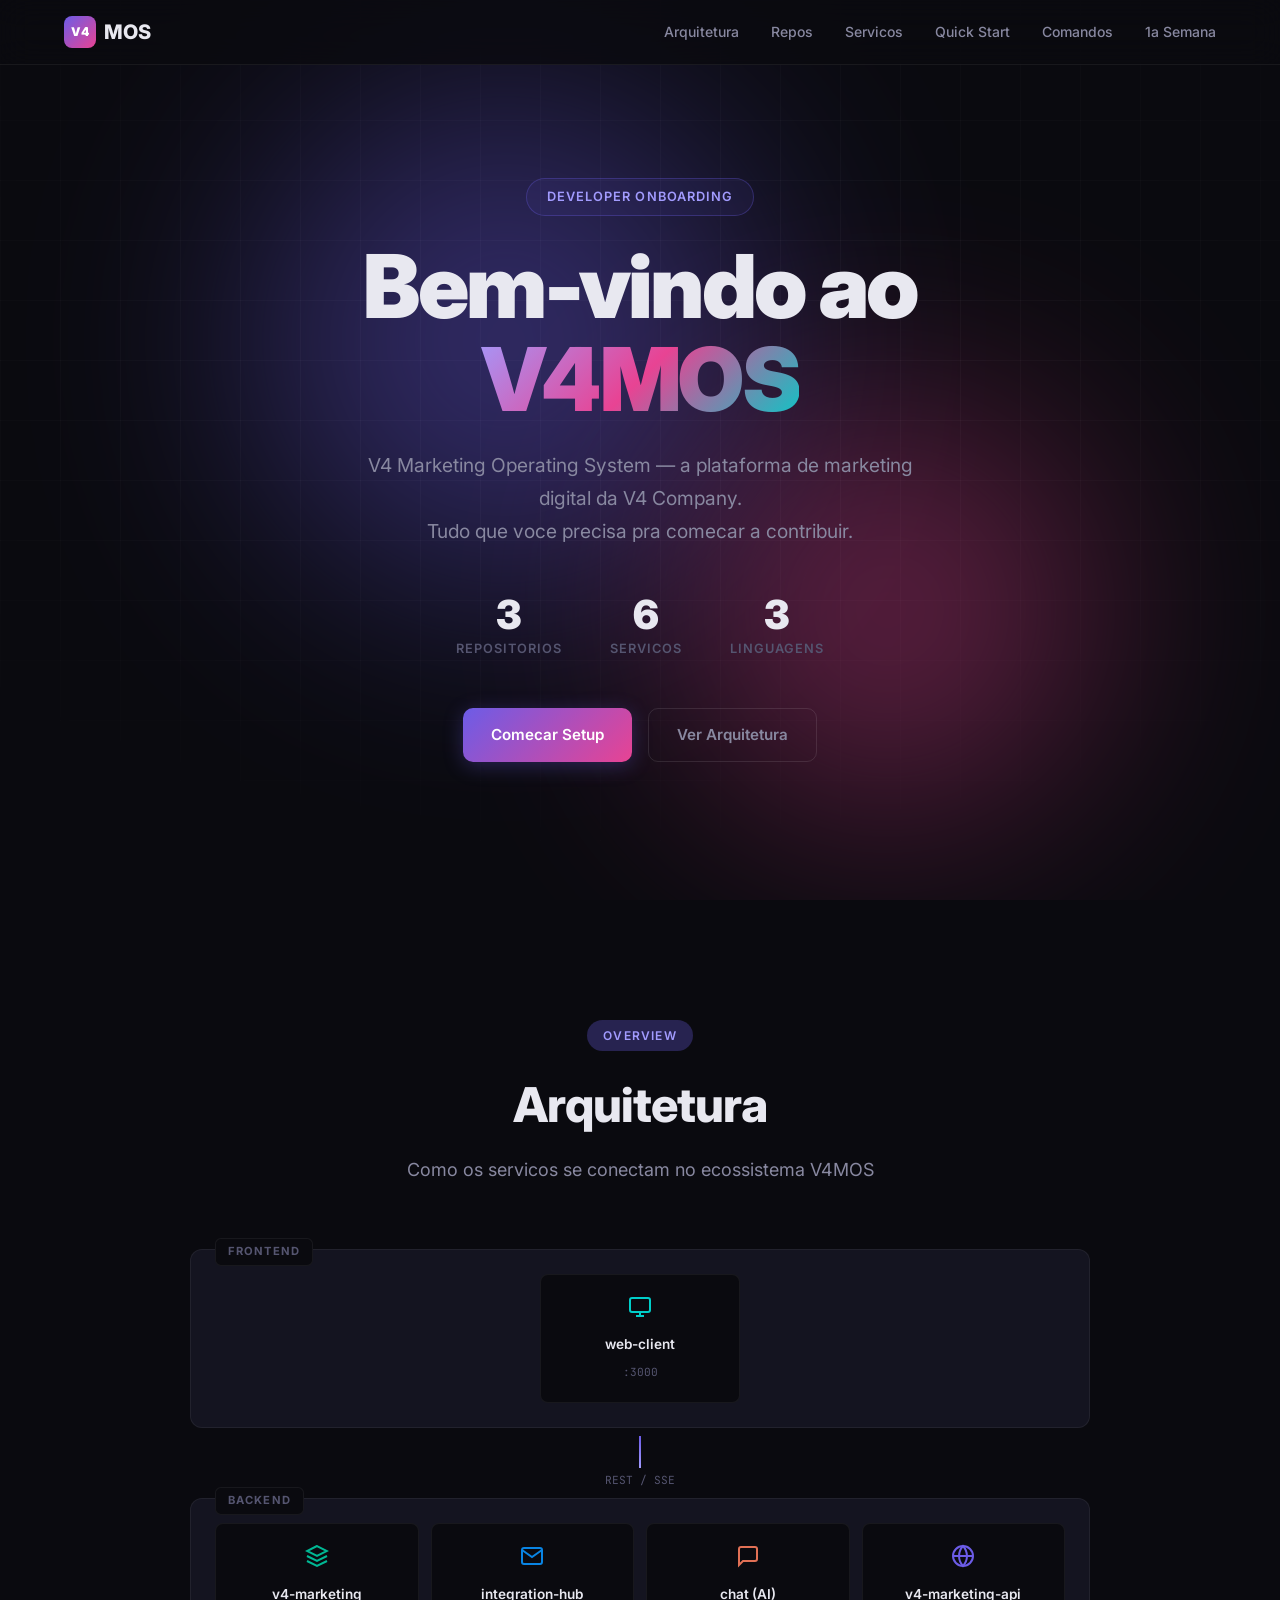
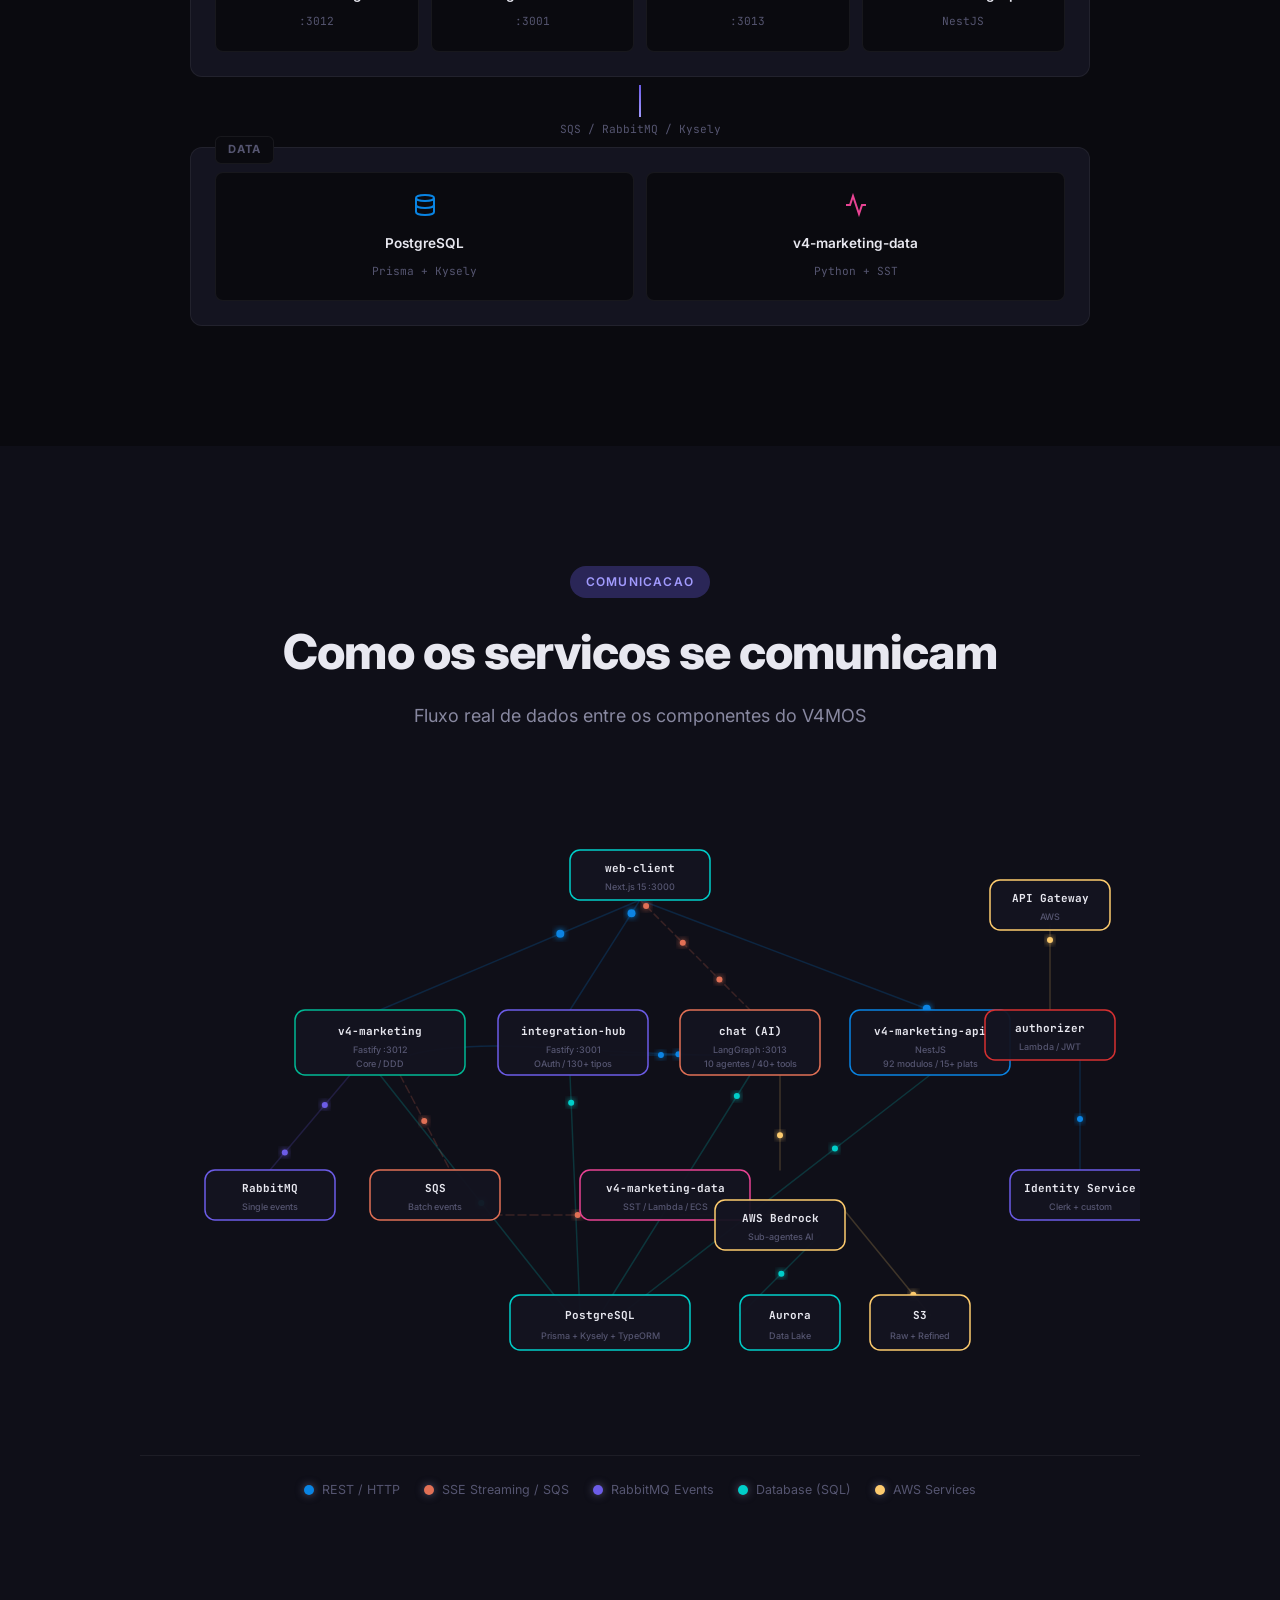
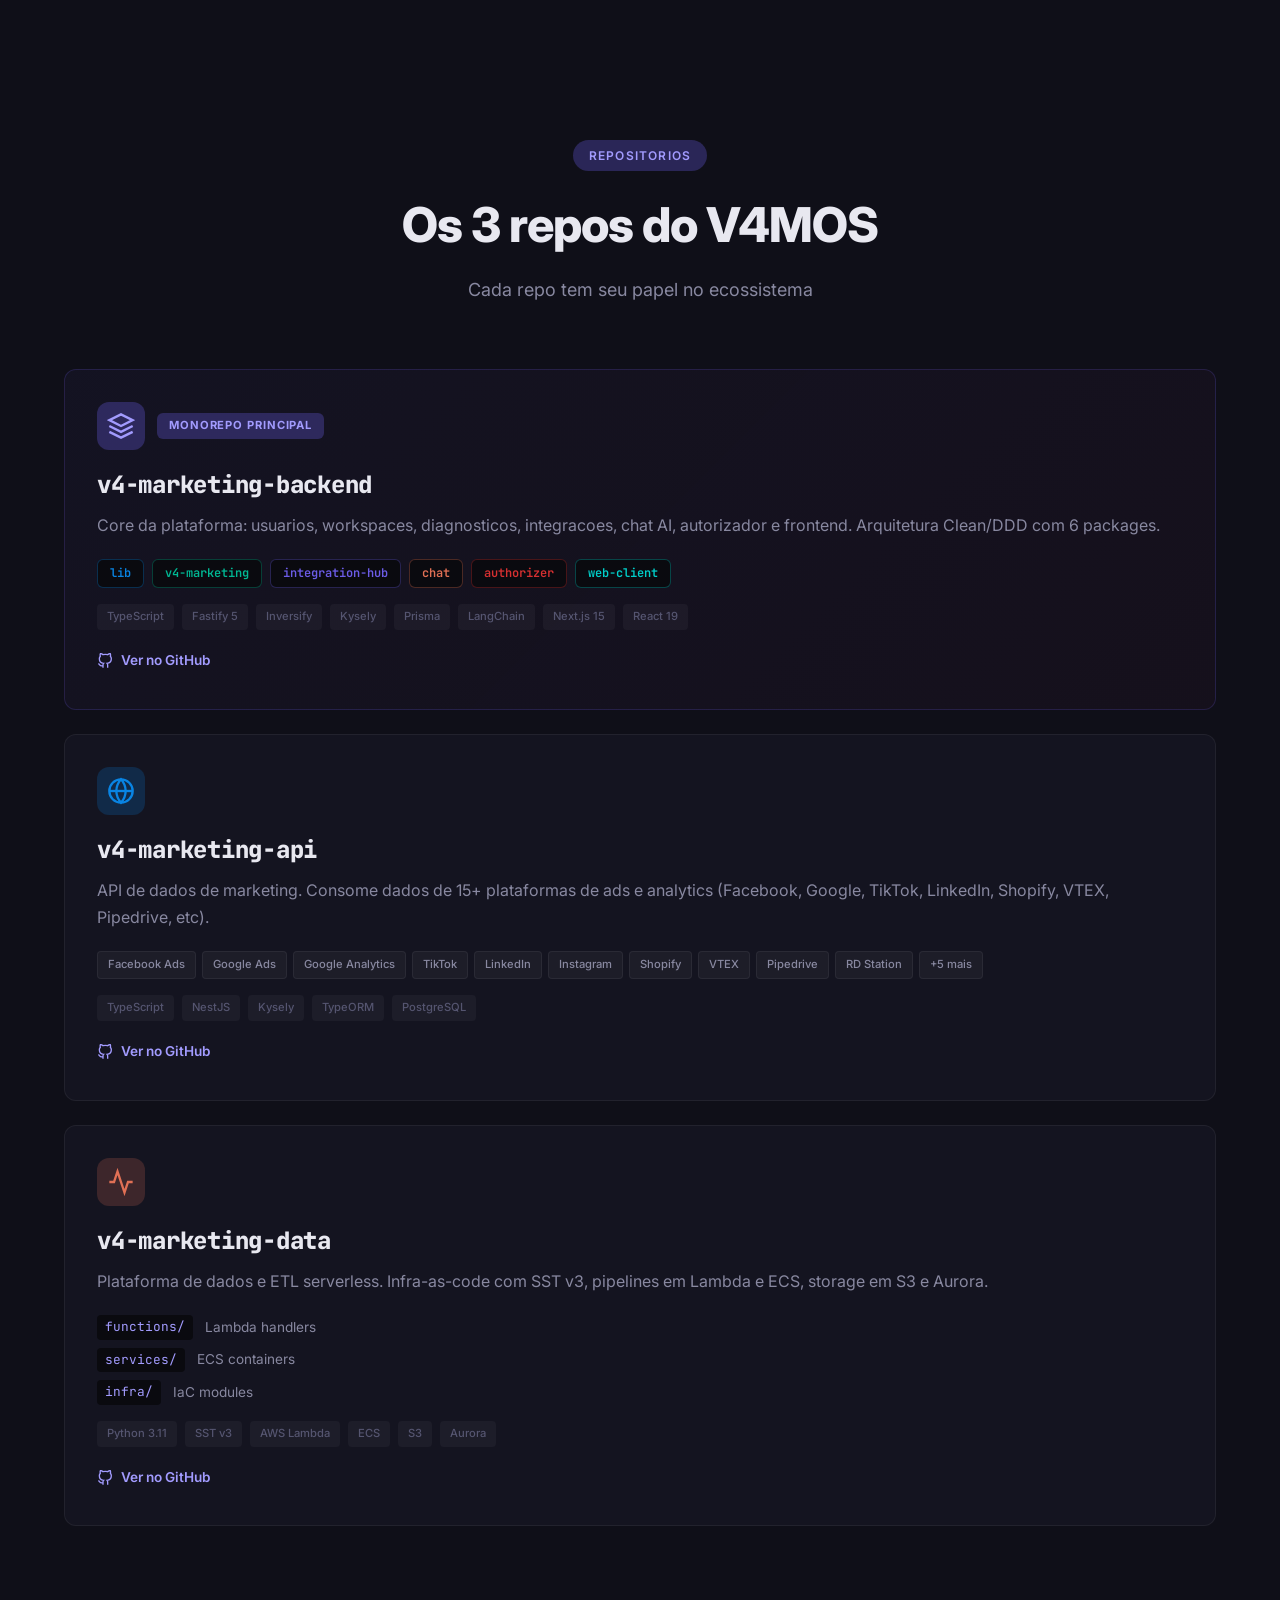
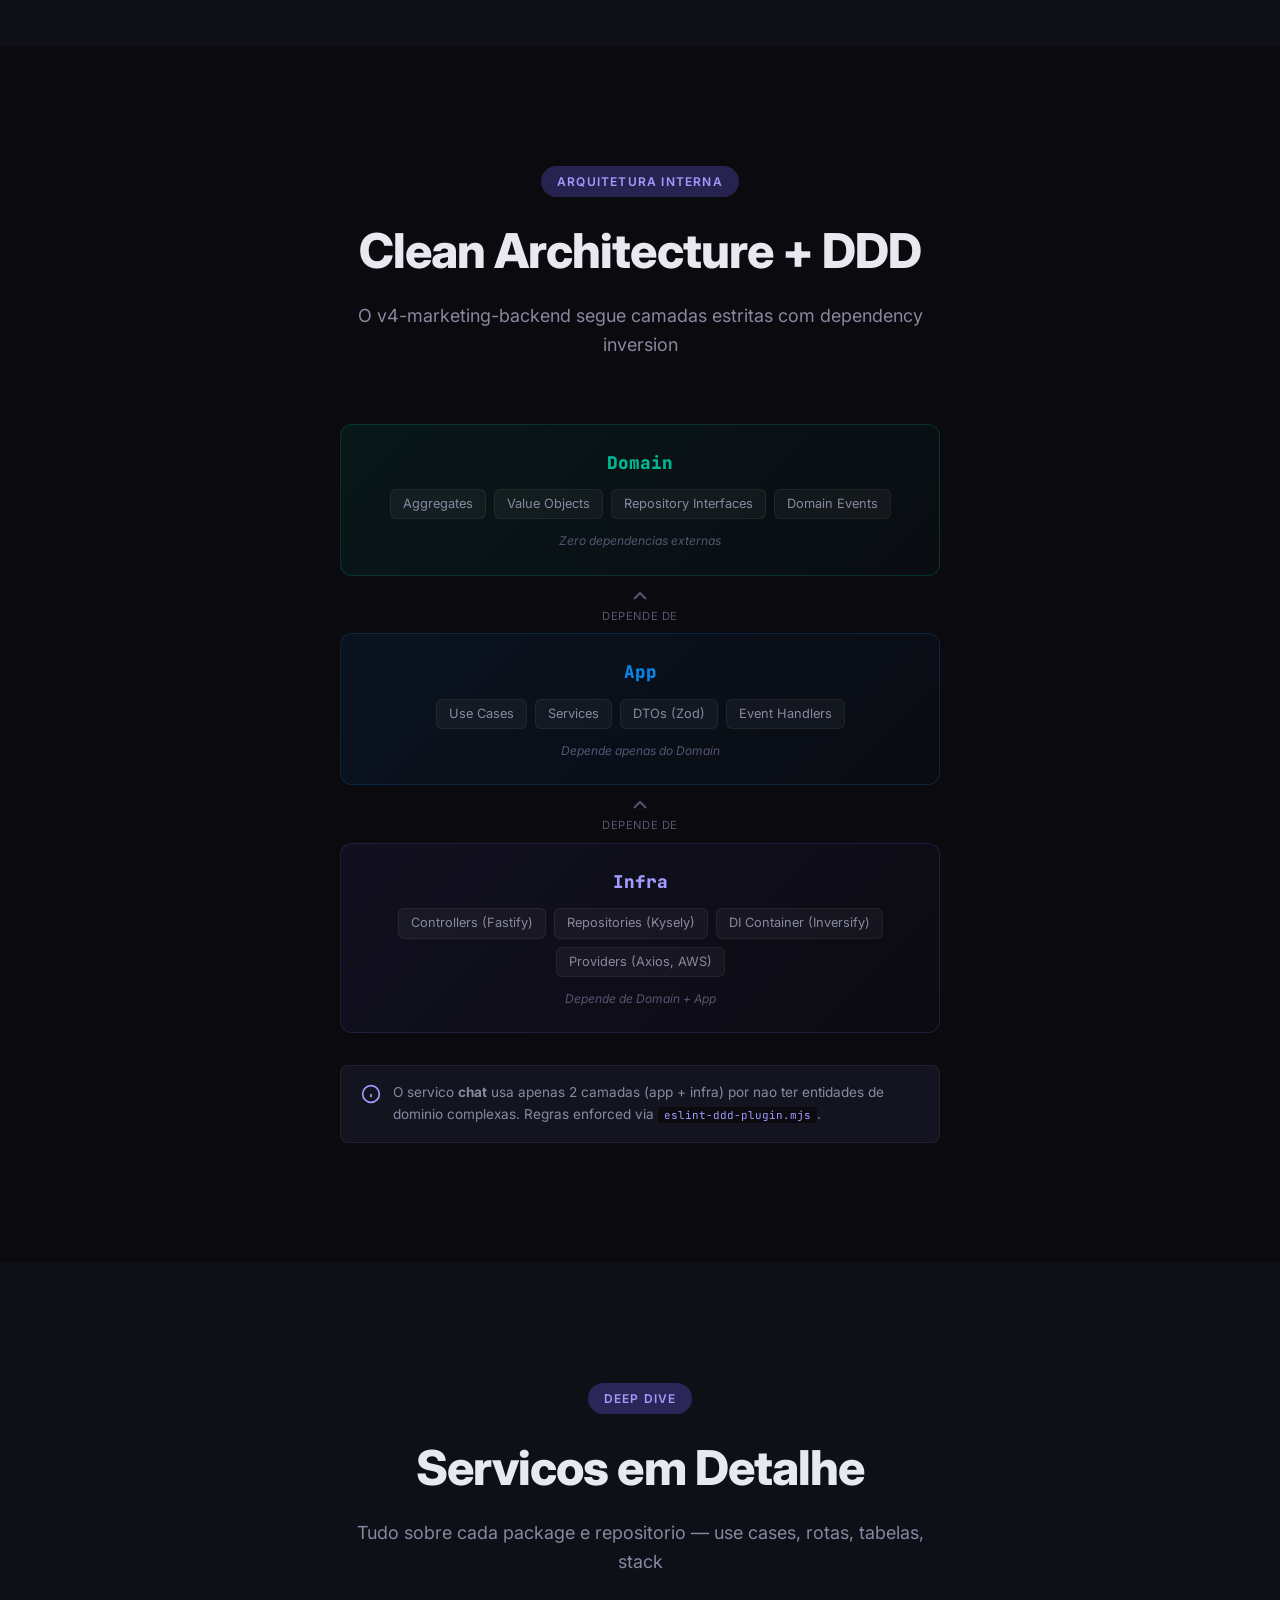
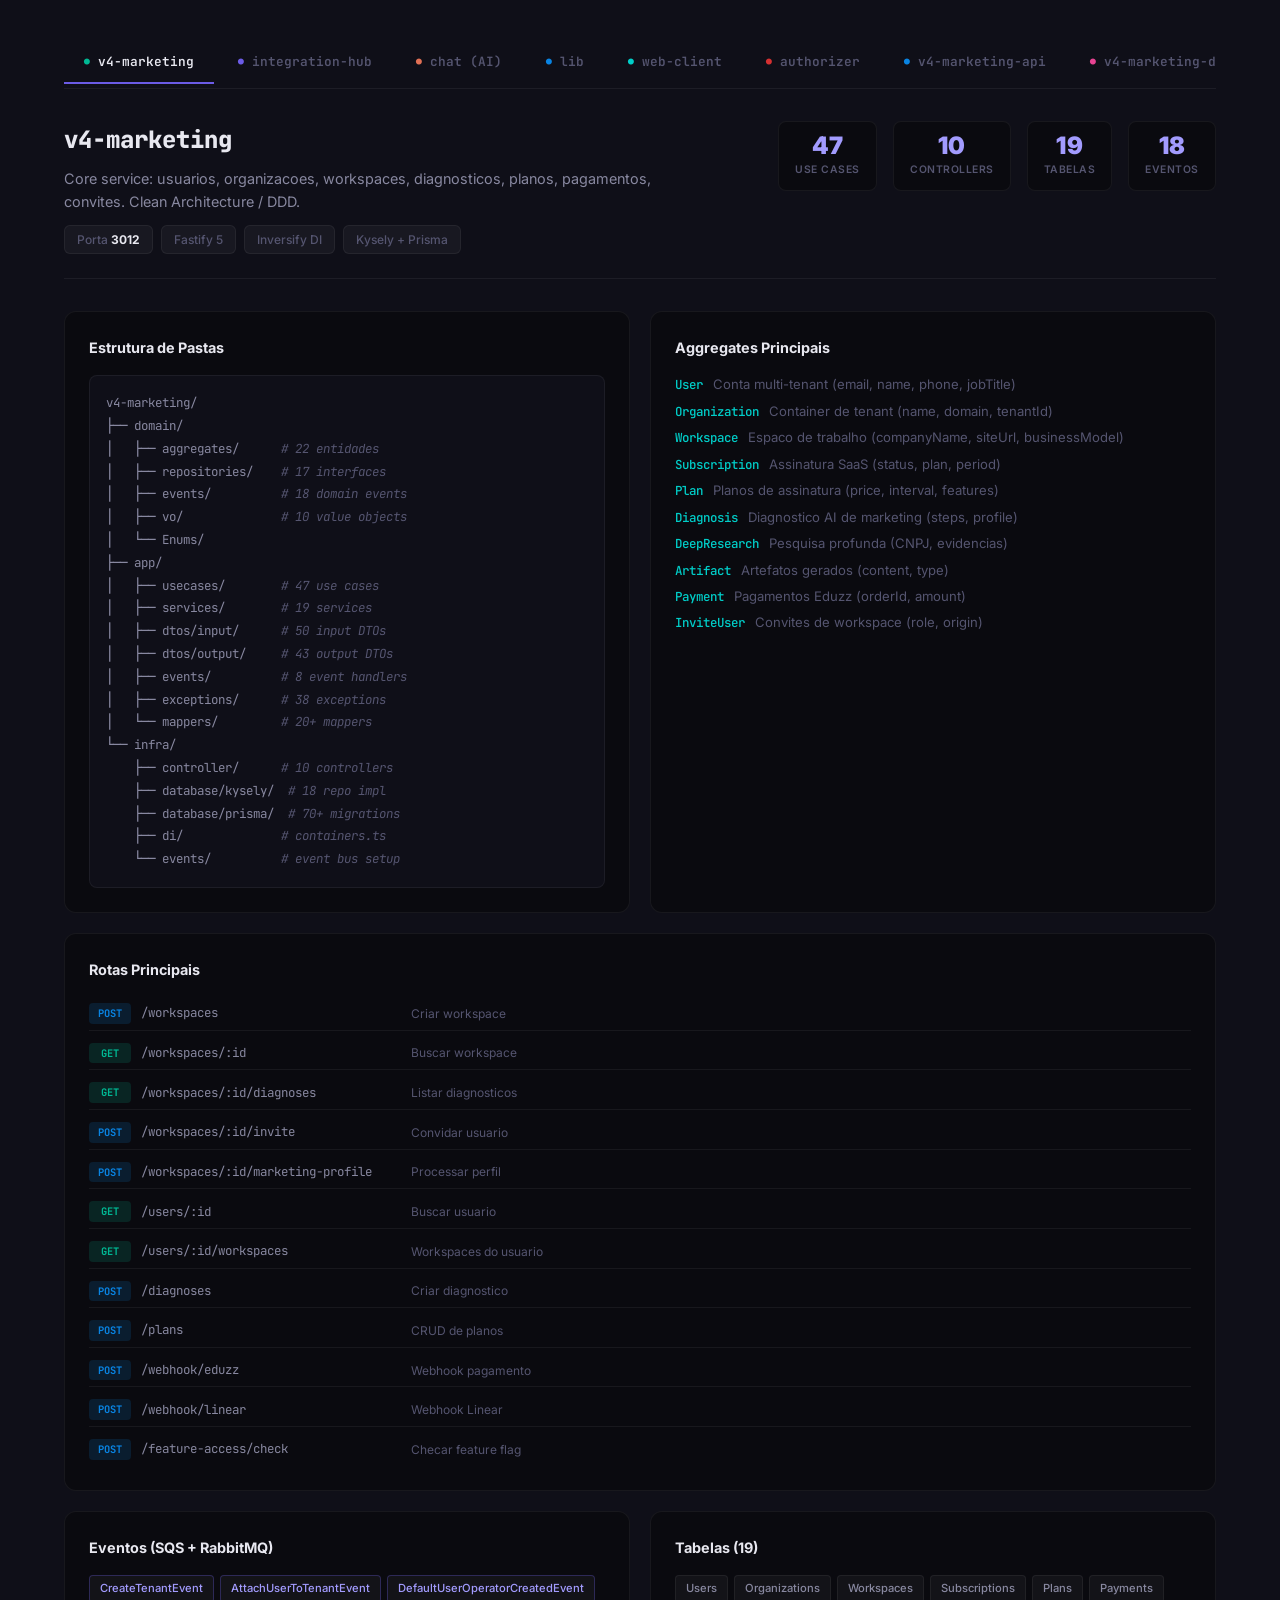
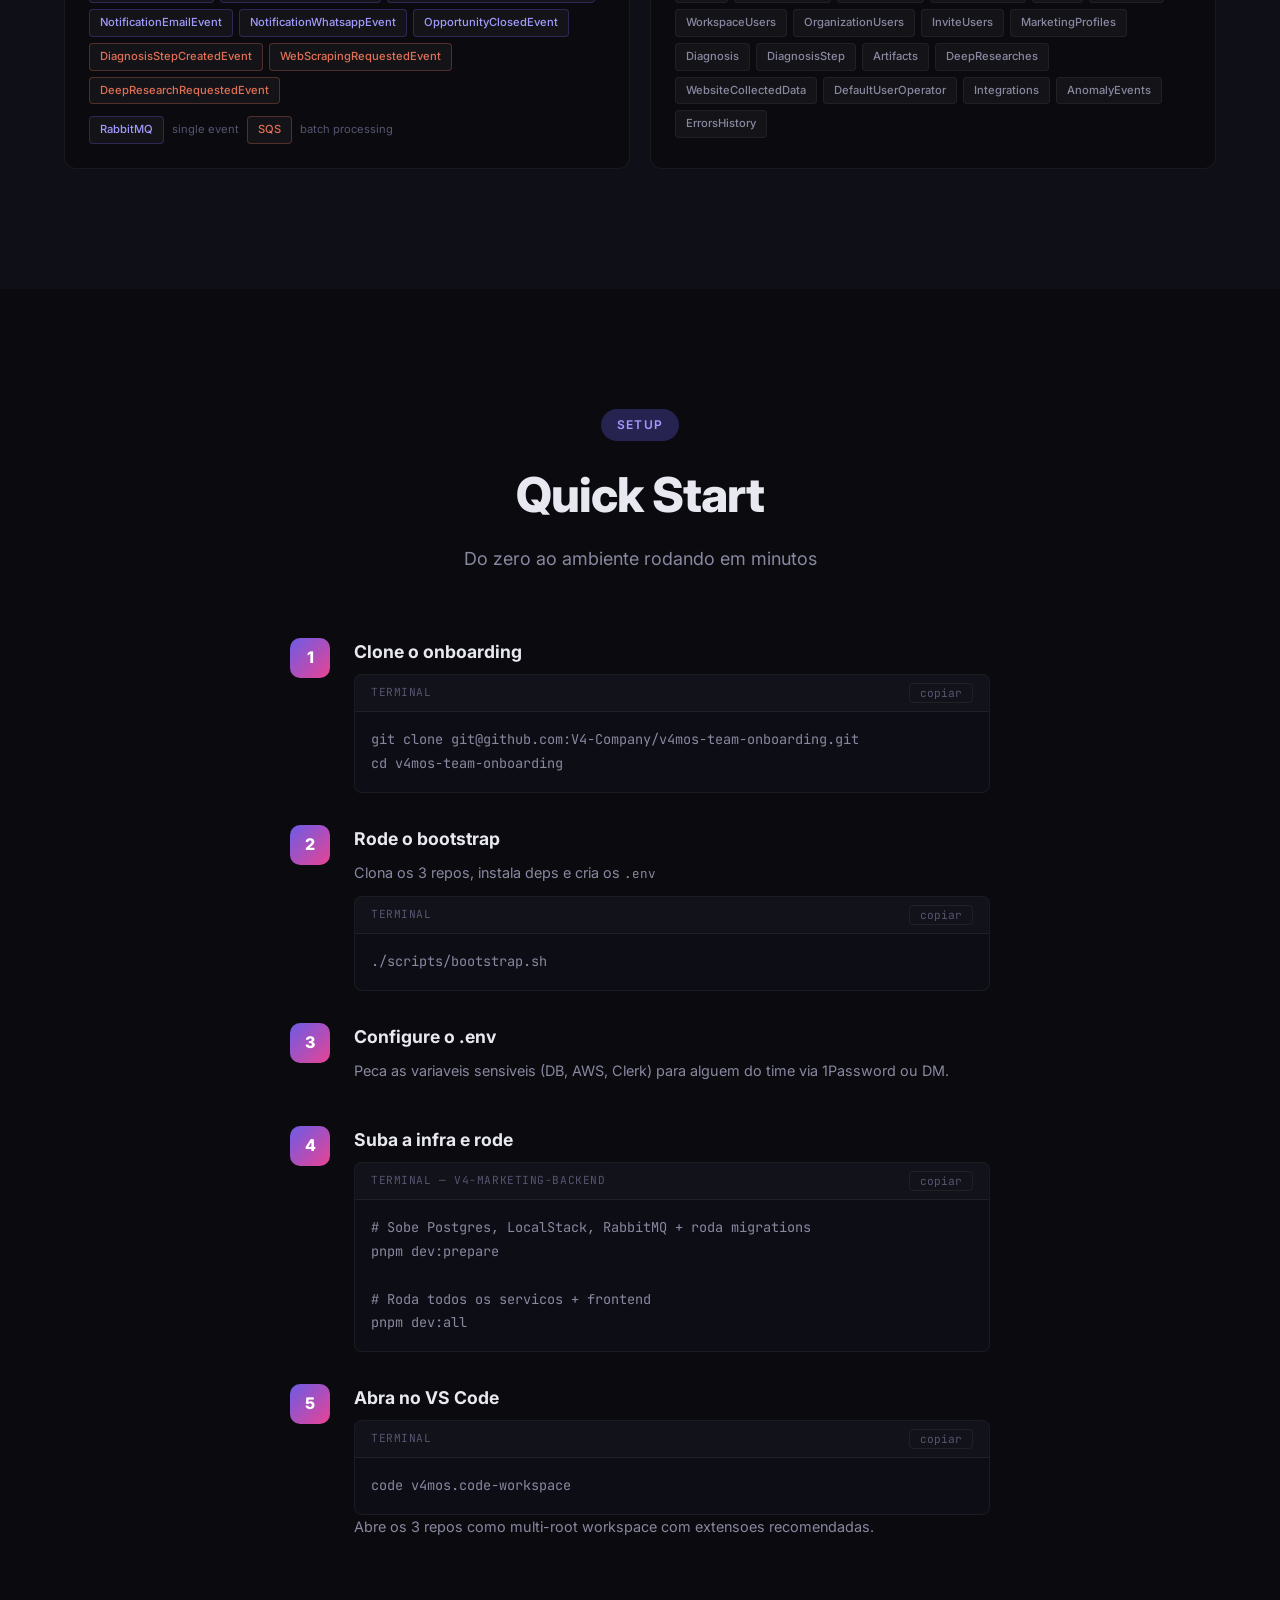
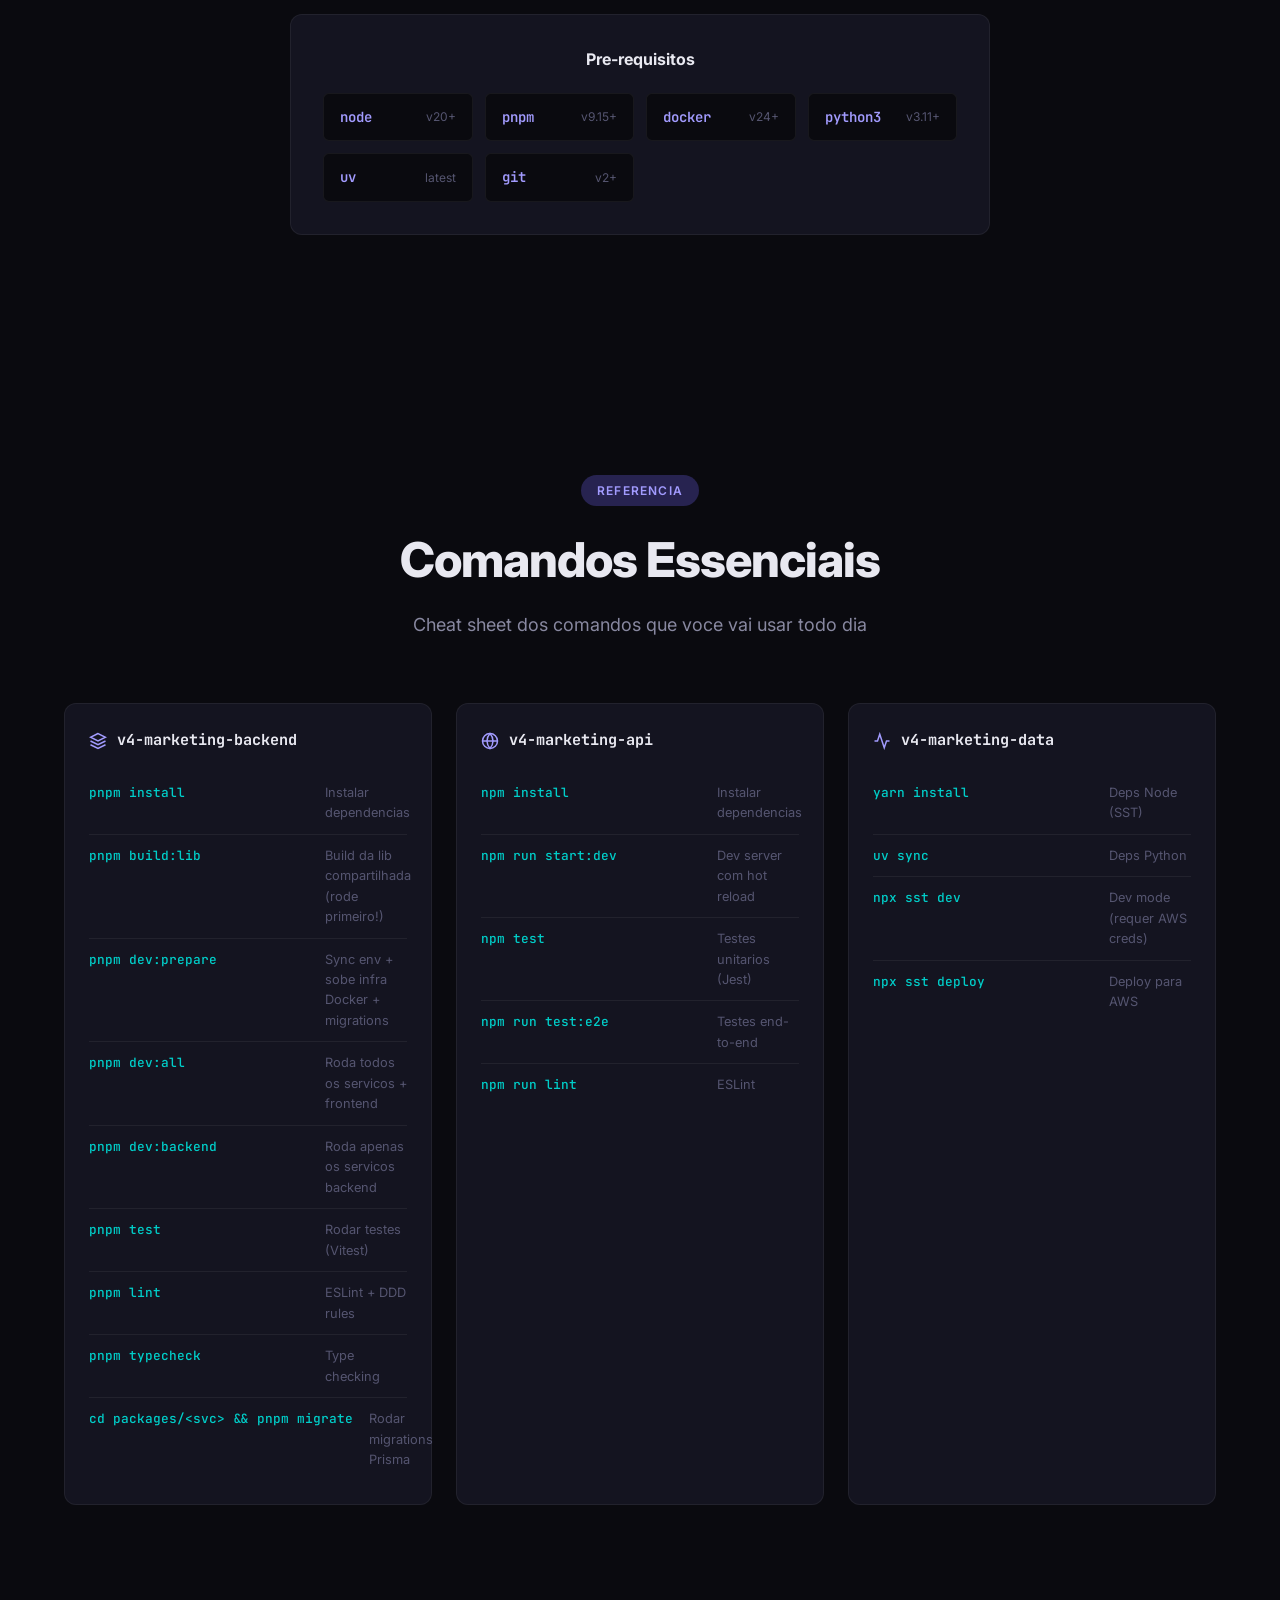
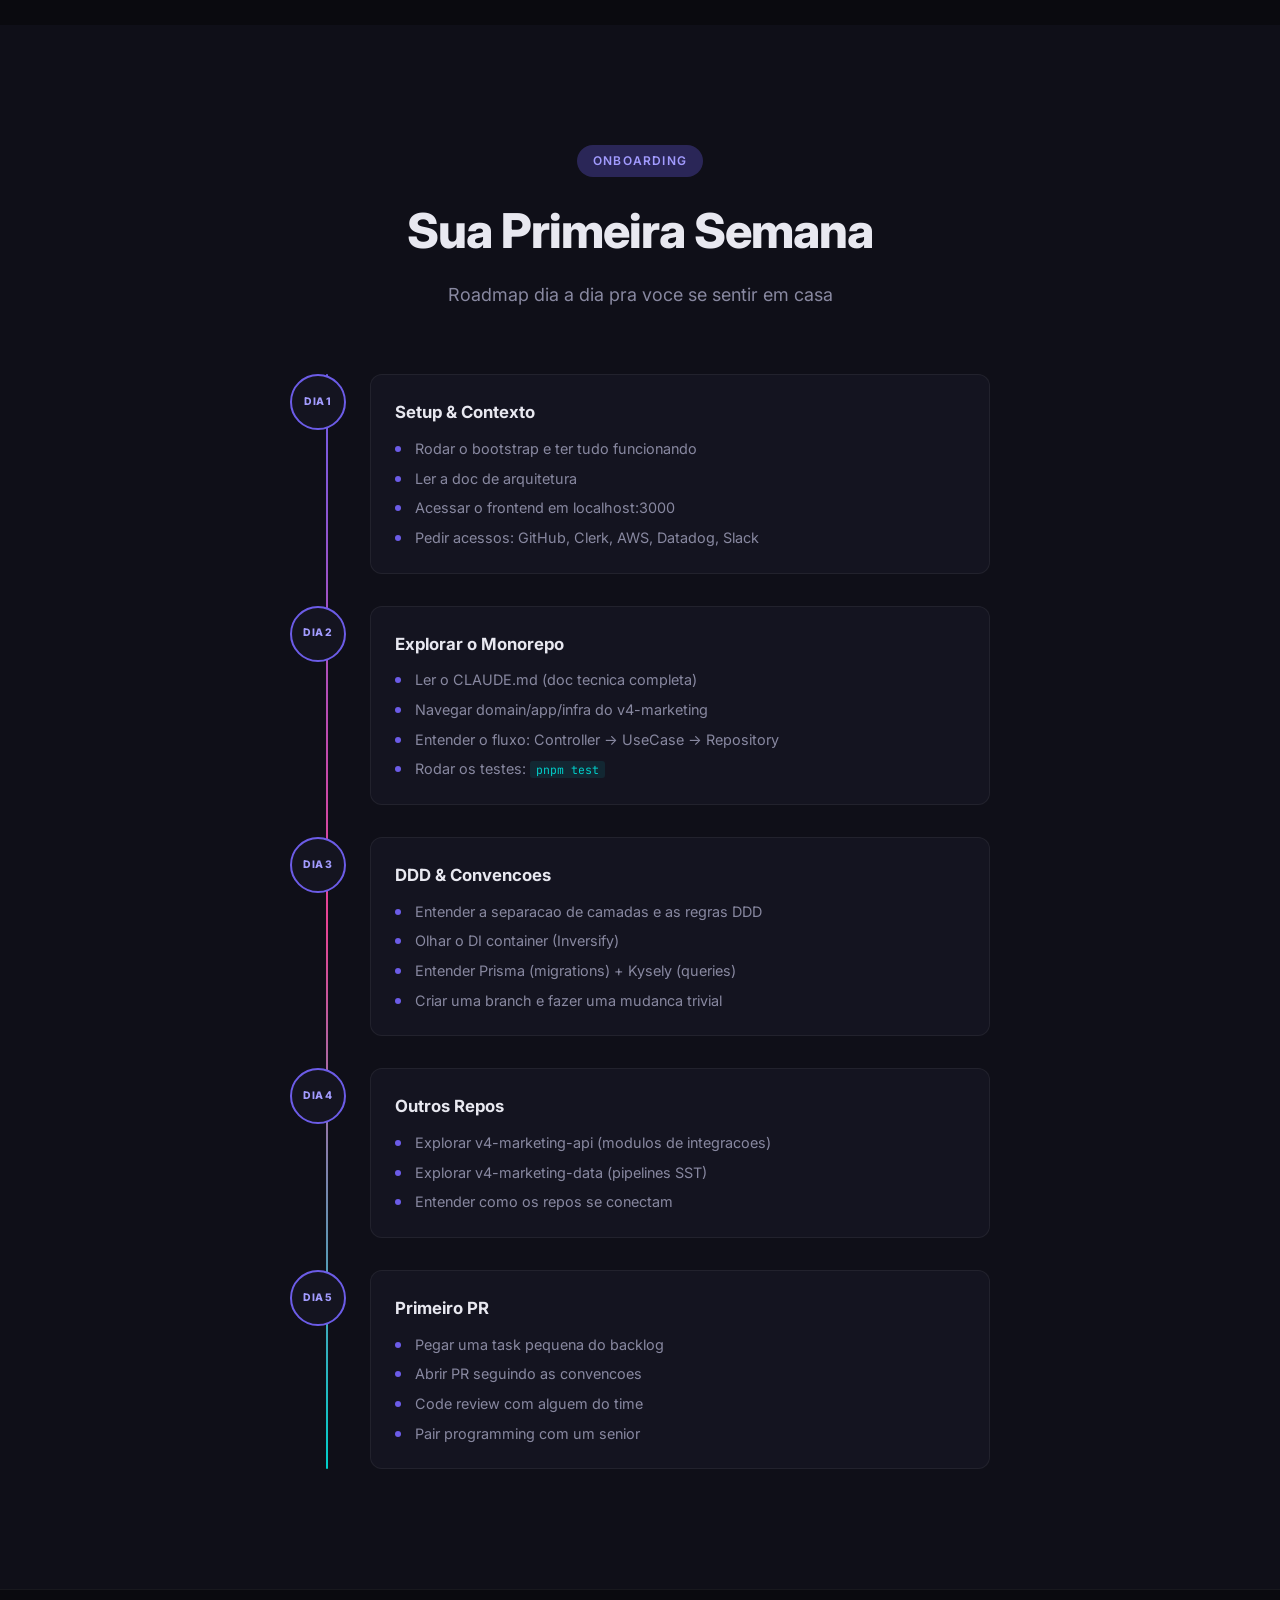
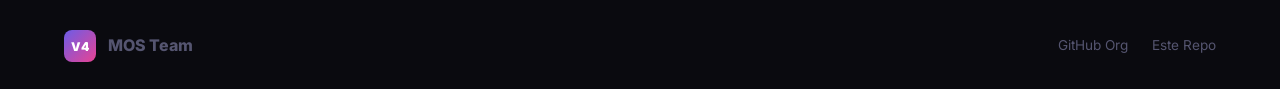
==== site/index.html @ 1e153659 "feat: add animated service communication diagram with particle flow - SVG diagram with all services " ====
<!DOCTYPE html>
<html lang="pt-BR">
<head>
  <meta charset="UTF-8" />
  <meta name="viewport" content="width=device-width, initial-scale=1.0" />
  <title>V4MOS — Developer Onboarding</title>
  <link rel="preconnect" href="https://fonts.googleapis.com" />
  <link rel="preconnect" href="https://fonts.gstatic.com" crossorigin />
  <link href="https://fonts.googleapis.com/css2?family=Inter:wght@400;500;600;700;800;900&family=JetBrains+Mono:wght@400;500;600&display=swap" rel="stylesheet" />
  <link rel="stylesheet" href="style.css" />
</head>
<body>
  <!-- ========== NAV ========== -->
  <nav class="nav">
    <div class="nav__inner">
      <a href="#" class="nav__logo">
        <span class="nav__logo-icon">V4</span>MOS
      </a>
      <div class="nav__links">
        <a href="#architecture">Arquitetura</a>
        <a href="#repos">Repos</a>
        <a href="#services">Servicos</a>
        <a href="#quickstart">Quick Start</a>
        <a href="#commands">Comandos</a>
        <a href="#timeline">1a Semana</a>
      </div>
    </div>
  </nav>

  <!-- ========== HERO ========== -->
  <section class="hero">
    <div class="hero__bg">
      <div class="hero__grid"></div>
      <div class="hero__glow hero__glow--1"></div>
      <div class="hero__glow hero__glow--2"></div>
    </div>
    <div class="hero__content">
      <div class="hero__badge">Developer Onboarding</div>
      <h1 class="hero__title">
        Bem-vindo ao<br />
        <span class="hero__highlight">V4MOS</span>
      </h1>
      <p class="hero__subtitle">
        V4 Marketing Operating System — a plataforma de marketing digital da V4 Company.
        <br />Tudo que voce precisa pra comecar a contribuir.
      </p>
      <div class="hero__stats">
        <div class="stat">
          <span class="stat__number">3</span>
          <span class="stat__label">Repositorios</span>
        </div>
        <div class="stat">
          <span class="stat__number">6</span>
          <span class="stat__label">Servicos</span>
        </div>
        <div class="stat">
          <span class="stat__number">3</span>
          <span class="stat__label">Linguagens</span>
        </div>
      </div>
      <div class="hero__actions">
        <a href="#quickstart" class="btn btn--primary">Comecar Setup</a>
        <a href="#architecture" class="btn btn--ghost">Ver Arquitetura</a>
      </div>
    </div>
  </section>

  <!-- ========== ARCHITECTURE ========== -->
  <section id="architecture" class="section">
    <div class="container">
      <div class="section__header">
        <span class="section__tag">Overview</span>
        <h2 class="section__title">Arquitetura</h2>
        <p class="section__desc">Como os servicos se conectam no ecossistema V4MOS</p>
      </div>

      <div class="arch">
        <!-- Frontend Layer -->
        <div class="arch__layer arch__layer--frontend">
          <div class="arch__layer-label">Frontend</div>
          <div class="arch__node arch__node--frontend" data-tip="Next.js 15 + React 19 + Tailwind">
            <div class="arch__node-icon">
              <svg width="24" height="24" viewBox="0 0 24 24" fill="none" stroke="currentColor" stroke-width="2"><rect x="2" y="3" width="20" height="14" rx="2"/><path d="M8 21h8M12 17v4"/></svg>
            </div>
            <div class="arch__node-name">web-client</div>
            <div class="arch__node-port">:3000</div>
          </div>
        </div>

        <!-- Connection Lines -->
        <div class="arch__connections">
          <div class="arch__line arch__line--animated"></div>
          <div class="arch__line-label">REST / SSE</div>
        </div>

        <!-- Backend Layer -->
        <div class="arch__layer arch__layer--backend">
          <div class="arch__layer-label">Backend</div>
          <div class="arch__nodes-row">
            <div class="arch__node arch__node--core" data-tip="Users, orgs, workspaces, diagnostics, payments">
              <div class="arch__node-icon">
                <svg width="24" height="24" viewBox="0 0 24 24" fill="none" stroke="currentColor" stroke-width="2"><path d="M12 2L2 7l10 5 10-5-10-5z"/><path d="M2 17l10 5 10-5"/><path d="M2 12l10 5 10-5"/></svg>
              </div>
              <div class="arch__node-name">v4-marketing</div>
              <div class="arch__node-port">:3012</div>
            </div>
            <div class="arch__node arch__node--integrations" data-tip="Facebook Ads, Google Ads, 100+ conectores">
              <div class="arch__node-icon">
                <svg width="24" height="24" viewBox="0 0 24 24" fill="none" stroke="currentColor" stroke-width="2"><path d="M4 4h16c1.1 0 2 .9 2 2v12c0 1.1-.9 2-2 2H4c-1.1 0-2-.9-2-2V6c0-1.1.9-2 2-2z"/><polyline points="22,6 12,13 2,6"/></svg>
              </div>
              <div class="arch__node-name">integration-hub</div>
              <div class="arch__node-port">:3001</div>
            </div>
            <div class="arch__node arch__node--chat" data-tip="LangChain + OpenAI + Bedrock + Gemini">
              <div class="arch__node-icon">
                <svg width="24" height="24" viewBox="0 0 24 24" fill="none" stroke="currentColor" stroke-width="2"><path d="M21 15a2 2 0 0 1-2 2H7l-4 4V5a2 2 0 0 1 2-2h14a2 2 0 0 1 2 2z"/></svg>
              </div>
              <div class="arch__node-name">chat (AI)</div>
              <div class="arch__node-port">:3013</div>
            </div>
            <div class="arch__node arch__node--api" data-tip="NestJS — Facebook Ads, Google Ads, TikTok, LinkedIn, analytics">
              <div class="arch__node-icon">
                <svg width="24" height="24" viewBox="0 0 24 24" fill="none" stroke="currentColor" stroke-width="2"><circle cx="12" cy="12" r="10"/><line x1="2" y1="12" x2="22" y2="12"/><path d="M12 2a15.3 15.3 0 0 1 4 10 15.3 15.3 0 0 1-4 10 15.3 15.3 0 0 1-4-10 15.3 15.3 0 0 1 4-10z"/></svg>
              </div>
              <div class="arch__node-name">v4-marketing-api</div>
              <div class="arch__node-port">NestJS</div>
            </div>
          </div>
        </div>

        <!-- Connection Lines -->
        <div class="arch__connections">
          <div class="arch__line arch__line--animated"></div>
          <div class="arch__line-label">SQS / RabbitMQ / Kysely</div>
        </div>

        <!-- Data Layer -->
        <div class="arch__layer arch__layer--data">
          <div class="arch__layer-label">Data</div>
          <div class="arch__nodes-row">
            <div class="arch__node arch__node--db">
              <div class="arch__node-icon">
                <svg width="24" height="24" viewBox="0 0 24 24" fill="none" stroke="currentColor" stroke-width="2"><ellipse cx="12" cy="5" rx="9" ry="3"/><path d="M21 12c0 1.66-4 3-9 3s-9-1.34-9-3"/><path d="M3 5v14c0 1.66 4 3 9 3s9-1.34 9-3V5"/></svg>
              </div>
              <div class="arch__node-name">PostgreSQL</div>
              <div class="arch__node-port">Prisma + Kysely</div>
            </div>
            <div class="arch__node arch__node--pipeline" data-tip="SST v3 — Lambda + ECS + S3 + Aurora">
              <div class="arch__node-icon">
                <svg width="24" height="24" viewBox="0 0 24 24" fill="none" stroke="currentColor" stroke-width="2"><polyline points="22 12 18 12 15 21 9 3 6 12 2 12"/></svg>
              </div>
              <div class="arch__node-name">v4-marketing-data</div>
              <div class="arch__node-port">Python + SST</div>
            </div>
          </div>
        </div>
      </div>
    </div>
  </section>

  <!-- ========== ANIMATED FLOW ========== -->
  <section id="flow" class="section section--dark">
    <div class="container">
      <div class="section__header">
        <span class="section__tag">Comunicacao</span>
        <h2 class="section__title">Como os servicos se comunicam</h2>
        <p class="section__desc">Fluxo real de dados entre os componentes do V4MOS</p>
      </div>

      <div class="flow">
        <svg class="flow__svg" viewBox="0 0 1000 620" preserveAspectRatio="xMidYMid meet">
          <defs>
            <!-- Animated dot markers -->
            <filter id="glow" x="-50%" y="-50%" width="200%" height="200%">
              <feGaussianBlur stdDeviation="3" result="blur"/>
              <feMerge><feMergeNode in="blur"/><feMergeNode in="SourceGraphic"/></feMerge>
            </filter>
            <filter id="glow-strong" x="-50%" y="-50%" width="200%" height="200%">
              <feGaussianBlur stdDeviation="6" result="blur"/>
              <feMerge><feMergeNode in="blur"/><feMergeNode in="SourceGraphic"/></feMerge>
            </filter>
          </defs>

          <!-- ===== CONNECTION PATHS ===== -->
          <!-- web-client → v4-marketing (REST) -->
          <path id="path-web-core" class="flow__path flow__path--rest" d="M 500 105 L 240 215" />
          <!-- web-client → integration-hub (REST) -->
          <path id="path-web-hub" class="flow__path flow__path--rest" d="M 500 105 L 430 215" />
          <!-- web-client → chat (SSE) -->
          <path id="path-web-chat" class="flow__path flow__path--sse" d="M 500 105 L 610 215" />
          <!-- web-client → v4-marketing-api (REST) -->
          <path id="path-web-api" class="flow__path flow__path--rest" d="M 500 105 L 790 215" />

          <!-- chat → v4-marketing (HTTP tools) -->
          <path id="path-chat-core" class="flow__path flow__path--rest" d="M 580 260 C 450 260 350 240 270 260" />
          <!-- chat → integration-hub (HTTP tools) -->
          <path id="path-chat-hub" class="flow__path flow__path--rest" d="M 580 260 L 470 260" />
          <!-- chat → Bedrock -->
          <path id="path-chat-bedrock" class="flow__path flow__path--aws" d="M 640 280 L 640 375" />

          <!-- v4-marketing → RabbitMQ -->
          <path id="path-core-rabbit" class="flow__path flow__path--rabbit" d="M 210 280 L 130 375" />
          <!-- v4-marketing → SQS -->
          <path id="path-core-sqs" class="flow__path flow__path--sqs" d="M 260 280 L 310 375" />

          <!-- v4-marketing → PostgreSQL -->
          <path id="path-core-db" class="flow__path flow__path--db" d="M 240 280 L 430 520" />
          <!-- integration-hub → PostgreSQL -->
          <path id="path-hub-db" class="flow__path flow__path--db" d="M 430 280 L 440 520" />
          <!-- chat → PostgreSQL -->
          <path id="path-chat-db" class="flow__path flow__path--db" d="M 610 280 L 460 520" />
          <!-- v4-marketing-api → PostgreSQL -->
          <path id="path-api-db" class="flow__path flow__path--db" d="M 790 280 L 480 520" />

          <!-- API Gateway → Authorizer -->
          <path id="path-gw-auth" class="flow__path flow__path--aws" d="M 910 130 L 910 215" />
          <!-- Authorizer → Identity -->
          <path id="path-auth-identity" class="flow__path flow__path--rest" d="M 940 265 L 940 375" />

          <!-- v4-marketing-data pipeline -->
          <path id="path-sqs-data" class="flow__path flow__path--sqs" d="M 330 420 L 500 420" />
          <path id="path-data-lambda" class="flow__path flow__path--aws" d="M 540 420 L 650 420" />
          <path id="path-lambda-s3" class="flow__path flow__path--aws" d="M 700 410 L 790 520" />
          <path id="path-lambda-aurora" class="flow__path flow__path--db" d="M 680 440 L 600 520" />

          <!-- ===== ANIMATED PARTICLES ===== -->
          <!-- REST particles (blue) -->
          <circle r="4" fill="#0984e3" filter="url(#glow)">
            <animateMotion dur="2.5s" repeatCount="indefinite"><mpath href="#path-web-core"/></animateMotion>
          </circle>
          <circle r="4" fill="#0984e3" filter="url(#glow)">
            <animateMotion dur="2.2s" repeatCount="indefinite" begin="0.8s"><mpath href="#path-web-hub"/></animateMotion>
          </circle>
          <circle r="4" fill="#0984e3" filter="url(#glow)">
            <animateMotion dur="3s" repeatCount="indefinite" begin="0.3s"><mpath href="#path-web-api"/></animateMotion>
          </circle>

          <!-- SSE particles (orange, faster) -->
          <circle r="3" fill="#e17055" filter="url(#glow)">
            <animateMotion dur="1.2s" repeatCount="indefinite"><mpath href="#path-web-chat"/></animateMotion>
          </circle>
          <circle r="3" fill="#e17055" filter="url(#glow)">
            <animateMotion dur="1.2s" repeatCount="indefinite" begin="0.4s"><mpath href="#path-web-chat"/></animateMotion>
          </circle>
          <circle r="3" fill="#e17055" filter="url(#glow)">
            <animateMotion dur="1.2s" repeatCount="indefinite" begin="0.8s"><mpath href="#path-web-chat"/></animateMotion>
          </circle>

          <!-- Chat → backend tools (blue) -->
          <circle r="3" fill="#0984e3" filter="url(#glow)">
            <animateMotion dur="2s" repeatCount="indefinite" begin="1s"><mpath href="#path-chat-core"/></animateMotion>
          </circle>
          <circle r="3" fill="#0984e3" filter="url(#glow)">
            <animateMotion dur="1.8s" repeatCount="indefinite" begin="0.5s"><mpath href="#path-chat-hub"/></animateMotion>
          </circle>

          <!-- Chat → Bedrock (yellow) -->
          <circle r="3" fill="#fdcb6e" filter="url(#glow)">
            <animateMotion dur="2s" repeatCount="indefinite"><mpath href="#path-chat-bedrock"/></animateMotion>
          </circle>

          <!-- RabbitMQ particles (purple) -->
          <circle r="3" fill="#6c5ce7" filter="url(#glow)">
            <animateMotion dur="1.8s" repeatCount="indefinite"><mpath href="#path-core-rabbit"/></animateMotion>
          </circle>
          <circle r="3" fill="#6c5ce7" filter="url(#glow)">
            <animateMotion dur="1.8s" repeatCount="indefinite" begin="0.9s"><mpath href="#path-core-rabbit"/></animateMotion>
          </circle>

          <!-- SQS particles (orange) -->
          <circle r="3" fill="#e17055" filter="url(#glow)">
            <animateMotion dur="2.2s" repeatCount="indefinite"><mpath href="#path-core-sqs"/></animateMotion>
          </circle>

          <!-- DB particles (cyan) -->
          <circle r="3" fill="#00cec9" filter="url(#glow)">
            <animateMotion dur="2s" repeatCount="indefinite" begin="0.2s"><mpath href="#path-core-db"/></animateMotion>
          </circle>
          <circle r="3" fill="#00cec9" filter="url(#glow)">
            <animateMotion dur="2.3s" repeatCount="indefinite" begin="0.7s"><mpath href="#path-hub-db"/></animateMotion>
          </circle>
          <circle r="3" fill="#00cec9" filter="url(#glow)">
            <animateMotion dur="1.9s" repeatCount="indefinite" begin="1.2s"><mpath href="#path-chat-db"/></animateMotion>
          </circle>
          <circle r="3" fill="#00cec9" filter="url(#glow)">
            <animateMotion dur="2.5s" repeatCount="indefinite"><mpath href="#path-api-db"/></animateMotion>
          </circle>

          <!-- Gateway → Auth (yellow) -->
          <circle r="3" fill="#fdcb6e" filter="url(#glow)">
            <animateMotion dur="1.5s" repeatCount="indefinite"><mpath href="#path-gw-auth"/></animateMotion>
          </circle>
          <circle r="3" fill="#0984e3" filter="url(#glow)">
            <animateMotion dur="1.8s" repeatCount="indefinite" begin="0.5s"><mpath href="#path-auth-identity"/></animateMotion>
          </circle>

          <!-- Data pipeline particles -->
          <circle r="3" fill="#e17055" filter="url(#glow)">
            <animateMotion dur="2s" repeatCount="indefinite"><mpath href="#path-sqs-data"/></animateMotion>
          </circle>
          <circle r="3" fill="#fdcb6e" filter="url(#glow)">
            <animateMotion dur="1.5s" repeatCount="indefinite" begin="0.5s"><mpath href="#path-data-lambda"/></animateMotion>
          </circle>
          <circle r="3" fill="#fdcb6e" filter="url(#glow)">
            <animateMotion dur="1.8s" repeatCount="indefinite"><mpath href="#path-lambda-s3"/></animateMotion>
          </circle>
          <circle r="3" fill="#00cec9" filter="url(#glow)">
            <animateMotion dur="2s" repeatCount="indefinite" begin="0.3s"><mpath href="#path-lambda-aurora"/></animateMotion>
          </circle>

          <!-- ===== SERVICE NODES ===== -->
          <!-- web-client -->
          <g class="flow__node" data-service="web-client">
            <rect x="430" y="55" width="140" height="50" rx="10" class="flow__node-bg flow__node-bg--cyan"/>
            <text x="500" y="77" class="flow__node-label">web-client</text>
            <text x="500" y="95" class="flow__node-sub">Next.js 15 :3000</text>
          </g>

          <!-- v4-marketing -->
          <g class="flow__node" data-service="v4-marketing">
            <rect x="155" y="215" width="170" height="65" rx="10" class="flow__node-bg flow__node-bg--green"/>
            <text x="240" y="240" class="flow__node-label">v4-marketing</text>
            <text x="240" y="258" class="flow__node-sub">Fastify :3012</text>
            <text x="240" y="272" class="flow__node-sub">Core / DDD</text>
          </g>

          <!-- integration-hub -->
          <g class="flow__node" data-service="integration-hub">
            <rect x="358" y="215" width="150" height="65" rx="10" class="flow__node-bg flow__node-bg--purple"/>
            <text x="433" y="240" class="flow__node-label">integration-hub</text>
            <text x="433" y="258" class="flow__node-sub">Fastify :3001</text>
            <text x="433" y="272" class="flow__node-sub">OAuth / 130+ tipos</text>
          </g>

          <!-- chat -->
          <g class="flow__node" data-service="chat">
            <rect x="540" y="215" width="140" height="65" rx="10" class="flow__node-bg flow__node-bg--orange"/>
            <text x="610" y="240" class="flow__node-label">chat (AI)</text>
            <text x="610" y="258" class="flow__node-sub">LangGraph :3013</text>
            <text x="610" y="272" class="flow__node-sub">10 agentes / 40+ tools</text>
          </g>

          <!-- v4-marketing-api -->
          <g class="flow__node" data-service="v4-marketing-api">
            <rect x="710" y="215" width="160" height="65" rx="10" class="flow__node-bg flow__node-bg--blue"/>
            <text x="790" y="240" class="flow__node-label">v4-marketing-api</text>
            <text x="790" y="258" class="flow__node-sub">NestJS</text>
            <text x="790" y="272" class="flow__node-sub">92 modulos / 15+ plats</text>
          </g>

          <!-- RabbitMQ -->
          <g class="flow__node">
            <rect x="65" y="375" width="130" height="50" rx="10" class="flow__node-bg flow__node-bg--accent"/>
            <text x="130" y="397" class="flow__node-label">RabbitMQ</text>
            <text x="130" y="415" class="flow__node-sub">Single events</text>
          </g>

          <!-- SQS -->
          <g class="flow__node">
            <rect x="230" y="375" width="130" height="50" rx="10" class="flow__node-bg flow__node-bg--orange"/>
            <text x="295" y="397" class="flow__node-label">SQS</text>
            <text x="295" y="415" class="flow__node-sub">Batch events</text>
          </g>

          <!-- v4-marketing-data -->
          <g class="flow__node" data-service="v4-marketing-data">
            <rect x="440" y="375" width="170" height="50" rx="10" class="flow__node-bg flow__node-bg--pink"/>
            <text x="525" y="397" class="flow__node-label">v4-marketing-data</text>
            <text x="525" y="415" class="flow__node-sub">SST / Lambda / ECS</text>
          </g>

          <!-- Bedrock -->
          <g class="flow__node">
            <rect x="575" y="375" width="130" height="50" rx="10" class="flow__node-bg flow__node-bg--yellow" transform="translate(0,30)"/>
            <text x="640" y="427" class="flow__node-label">AWS Bedrock</text>
            <text x="640" y="445" class="flow__node-sub">Sub-agentes AI</text>
          </g>

          <!-- API Gateway -->
          <g class="flow__node">
            <rect x="850" y="85" width="120" height="50" rx="10" class="flow__node-bg flow__node-bg--yellow"/>
            <text x="910" y="107" class="flow__node-label">API Gateway</text>
            <text x="910" y="125" class="flow__node-sub">AWS</text>
          </g>

          <!-- Authorizer -->
          <g class="flow__node" data-service="authorizer">
            <rect x="845" y="215" width="130" height="50" rx="10" class="flow__node-bg flow__node-bg--red"/>
            <text x="910" y="237" class="flow__node-label">authorizer</text>
            <text x="910" y="255" class="flow__node-sub">Lambda / JWT</text>
          </g>

          <!-- Identity -->
          <g class="flow__node">
            <rect x="870" y="375" width="140" height="50" rx="10" class="flow__node-bg flow__node-bg--accent"/>
            <text x="940" y="397" class="flow__node-label">Identity Service</text>
            <text x="940" y="415" class="flow__node-sub">Clerk + custom</text>
          </g>

          <!-- PostgreSQL -->
          <g class="flow__node">
            <rect x="370" y="500" width="180" height="55" rx="10" class="flow__node-bg flow__node-bg--cyan"/>
            <text x="460" y="524" class="flow__node-label">PostgreSQL</text>
            <text x="460" y="544" class="flow__node-sub">Prisma + Kysely + TypeORM</text>
          </g>

          <!-- S3 / Aurora -->
          <g class="flow__node">
            <rect x="600" y="500" width="100" height="55" rx="10" class="flow__node-bg flow__node-bg--cyan"/>
            <text x="650" y="524" class="flow__node-label">Aurora</text>
            <text x="650" y="544" class="flow__node-sub">Data Lake</text>
          </g>
          <g class="flow__node">
            <rect x="730" y="500" width="100" height="55" rx="10" class="flow__node-bg flow__node-bg--yellow"/>
            <text x="780" y="524" class="flow__node-label">S3</text>
            <text x="780" y="544" class="flow__node-sub">Raw + Refined</text>
          </g>
        </svg>

        <!-- Legend -->
        <div class="flow__legend">
          <div class="flow__legend-item">
            <span class="flow__legend-dot" style="background:#0984e3"></span>
            <span>REST / HTTP</span>
          </div>
          <div class="flow__legend-item">
            <span class="flow__legend-dot" style="background:#e17055"></span>
            <span>SSE Streaming / SQS</span>
          </div>
          <div class="flow__legend-item">
            <span class="flow__legend-dot" style="background:#6c5ce7"></span>
            <span>RabbitMQ Events</span>
          </div>
          <div class="flow__legend-item">
            <span class="flow__legend-dot" style="background:#00cec9"></span>
            <span>Database (SQL)</span>
          </div>
          <div class="flow__legend-item">
            <span class="flow__legend-dot" style="background:#fdcb6e"></span>
            <span>AWS Services</span>
          </div>
        </div>
      </div>
    </div>
  </section>

  <!-- ========== REPOS ========== -->
  <section id="repos" class="section section--dark">
    <div class="container">
      <div class="section__header">
        <span class="section__tag">Repositorios</span>
        <h2 class="section__title">Os 3 repos do V4MOS</h2>
        <p class="section__desc">Cada repo tem seu papel no ecossistema</p>
      </div>

      <div class="repos">
        <!-- Backend Monorepo -->
        <div class="repo-card repo-card--featured">
          <div class="repo-card__header">
            <div class="repo-card__icon repo-card__icon--backend">
              <svg width="28" height="28" viewBox="0 0 24 24" fill="none" stroke="currentColor" stroke-width="2"><path d="M12 2L2 7l10 5 10-5-10-5z"/><path d="M2 17l10 5 10-5"/><path d="M2 12l10 5 10-5"/></svg>
            </div>
            <span class="repo-card__badge">Monorepo Principal</span>
          </div>
          <h3 class="repo-card__name">v4-marketing-backend</h3>
          <p class="repo-card__desc">
            Core da plataforma: usuarios, workspaces, diagnosticos, integracoes, chat AI, autorizador e frontend.
            Arquitetura Clean/DDD com 6 packages.
          </p>
          <div class="repo-card__packages">
            <span class="pkg" data-color="blue">lib</span>
            <span class="pkg" data-color="green">v4-marketing</span>
            <span class="pkg" data-color="purple">integration-hub</span>
            <span class="pkg" data-color="orange">chat</span>
            <span class="pkg" data-color="red">authorizer</span>
            <span class="pkg" data-color="cyan">web-client</span>
          </div>
          <div class="repo-card__tech">
            <span class="tech">TypeScript</span>
            <span class="tech">Fastify 5</span>
            <span class="tech">Inversify</span>
            <span class="tech">Kysely</span>
            <span class="tech">Prisma</span>
            <span class="tech">LangChain</span>
            <span class="tech">Next.js 15</span>
            <span class="tech">React 19</span>
          </div>
          <a href="https://github.com/V4-Company/v4-marketing-backend" class="repo-card__link" target="_blank">
            <svg width="16" height="16" viewBox="0 0 24 24" fill="none" stroke="currentColor" stroke-width="2"><path d="M9 19c-5 1.5-5-2.5-7-3m14 6v-3.87a3.37 3.37 0 0 0-.94-2.61c3.14-.35 6.44-1.54 6.44-7A5.44 5.44 0 0 0 20 4.77 5.07 5.07 0 0 0 19.91 1S18.73.65 16 2.48a13.38 13.38 0 0 0-7 0C6.27.65 5.09 1 5.09 1A5.07 5.07 0 0 0 5 4.77a5.44 5.44 0 0 0-1.5 3.78c0 5.42 3.3 6.61 6.44 7A3.37 3.37 0 0 0 9 18.13V22"/></svg>
            Ver no GitHub
          </a>
        </div>

        <!-- Marketing API -->
        <div class="repo-card">
          <div class="repo-card__header">
            <div class="repo-card__icon repo-card__icon--api">
              <svg width="28" height="28" viewBox="0 0 24 24" fill="none" stroke="currentColor" stroke-width="2"><circle cx="12" cy="12" r="10"/><line x1="2" y1="12" x2="22" y2="12"/><path d="M12 2a15.3 15.3 0 0 1 4 10 15.3 15.3 0 0 1-4 10 15.3 15.3 0 0 1-4-10 15.3 15.3 0 0 1 4-10z"/></svg>
            </div>
          </div>
          <h3 class="repo-card__name">v4-marketing-api</h3>
          <p class="repo-card__desc">
            API de dados de marketing. Consome dados de 15+ plataformas de ads e analytics
            (Facebook, Google, TikTok, LinkedIn, Shopify, VTEX, Pipedrive, etc).
          </p>
          <div class="repo-card__modules">
            <span class="module">Facebook Ads</span>
            <span class="module">Google Ads</span>
            <span class="module">Google Analytics</span>
            <span class="module">TikTok</span>
            <span class="module">LinkedIn</span>
            <span class="module">Instagram</span>
            <span class="module">Shopify</span>
            <span class="module">VTEX</span>
            <span class="module">Pipedrive</span>
            <span class="module">RD Station</span>
            <span class="module">+5 mais</span>
          </div>
          <div class="repo-card__tech">
            <span class="tech">TypeScript</span>
            <span class="tech">NestJS</span>
            <span class="tech">Kysely</span>
            <span class="tech">TypeORM</span>
            <span class="tech">PostgreSQL</span>
          </div>
          <a href="https://github.com/V4-Company/v4-marketing-api" class="repo-card__link" target="_blank">
            <svg width="16" height="16" viewBox="0 0 24 24" fill="none" stroke="currentColor" stroke-width="2"><path d="M9 19c-5 1.5-5-2.5-7-3m14 6v-3.87a3.37 3.37 0 0 0-.94-2.61c3.14-.35 6.44-1.54 6.44-7A5.44 5.44 0 0 0 20 4.77 5.07 5.07 0 0 0 19.91 1S18.73.65 16 2.48a13.38 13.38 0 0 0-7 0C6.27.65 5.09 1 5.09 1A5.07 5.07 0 0 0 5 4.77a5.44 5.44 0 0 0-1.5 3.78c0 5.42 3.3 6.61 6.44 7A3.37 3.37 0 0 0 9 18.13V22"/></svg>
            Ver no GitHub
          </a>
        </div>

        <!-- Marketing Data -->
        <div class="repo-card">
          <div class="repo-card__header">
            <div class="repo-card__icon repo-card__icon--data">
              <svg width="28" height="28" viewBox="0 0 24 24" fill="none" stroke="currentColor" stroke-width="2"><polyline points="22 12 18 12 15 21 9 3 6 12 2 12"/></svg>
            </div>
          </div>
          <h3 class="repo-card__name">v4-marketing-data</h3>
          <p class="repo-card__desc">
            Plataforma de dados e ETL serverless. Infra-as-code com SST v3,
            pipelines em Lambda e ECS, storage em S3 e Aurora.
          </p>
          <div class="repo-card__structure">
            <div class="structure-item">
              <code>functions/</code>
              <span>Lambda handlers</span>
            </div>
            <div class="structure-item">
              <code>services/</code>
              <span>ECS containers</span>
            </div>
            <div class="structure-item">
              <code>infra/</code>
              <span>IaC modules</span>
            </div>
          </div>
          <div class="repo-card__tech">
            <span class="tech">Python 3.11</span>
            <span class="tech">SST v3</span>
            <span class="tech">AWS Lambda</span>
            <span class="tech">ECS</span>
            <span class="tech">S3</span>
            <span class="tech">Aurora</span>
          </div>
          <a href="https://github.com/V4-Company/v4-marketing-data" class="repo-card__link" target="_blank">
            <svg width="16" height="16" viewBox="0 0 24 24" fill="none" stroke="currentColor" stroke-width="2"><path d="M9 19c-5 1.5-5-2.5-7-3m14 6v-3.87a3.37 3.37 0 0 0-.94-2.61c3.14-.35 6.44-1.54 6.44-7A5.44 5.44 0 0 0 20 4.77 5.07 5.07 0 0 0 19.91 1S18.73.65 16 2.48a13.38 13.38 0 0 0-7 0C6.27.65 5.09 1 5.09 1A5.07 5.07 0 0 0 5 4.77a5.44 5.44 0 0 0-1.5 3.78c0 5.42 3.3 6.61 6.44 7A3.37 3.37 0 0 0 9 18.13V22"/></svg>
            Ver no GitHub
          </a>
        </div>
      </div>
    </div>
  </section>

  <!-- ========== DDD SECTION ========== -->
  <section class="section">
    <div class="container">
      <div class="section__header">
        <span class="section__tag">Arquitetura Interna</span>
        <h2 class="section__title">Clean Architecture + DDD</h2>
        <p class="section__desc">O v4-marketing-backend segue camadas estritas com dependency inversion</p>
      </div>

      <div class="ddd">
        <div class="ddd__diagram">
          <div class="ddd__layer ddd__layer--domain">
            <div class="ddd__layer-title">Domain</div>
            <div class="ddd__layer-items">
              <span>Aggregates</span>
              <span>Value Objects</span>
              <span>Repository Interfaces</span>
              <span>Domain Events</span>
            </div>
            <div class="ddd__layer-rule">Zero dependencias externas</div>
          </div>
          <div class="ddd__arrow">
            <svg width="24" height="24" viewBox="0 0 24 24" fill="none" stroke="currentColor" stroke-width="2"><polyline points="18 15 12 9 6 15"/></svg>
            <span>depende de</span>
          </div>
          <div class="ddd__layer ddd__layer--app">
            <div class="ddd__layer-title">App</div>
            <div class="ddd__layer-items">
              <span>Use Cases</span>
              <span>Services</span>
              <span>DTOs (Zod)</span>
              <span>Event Handlers</span>
            </div>
            <div class="ddd__layer-rule">Depende apenas do Domain</div>
          </div>
          <div class="ddd__arrow">
            <svg width="24" height="24" viewBox="0 0 24 24" fill="none" stroke="currentColor" stroke-width="2"><polyline points="18 15 12 9 6 15"/></svg>
            <span>depende de</span>
          </div>
          <div class="ddd__layer ddd__layer--infra">
            <div class="ddd__layer-title">Infra</div>
            <div class="ddd__layer-items">
              <span>Controllers (Fastify)</span>
              <span>Repositories (Kysely)</span>
              <span>DI Container (Inversify)</span>
              <span>Providers (Axios, AWS)</span>
            </div>
            <div class="ddd__layer-rule">Depende de Domain + App</div>
          </div>
        </div>
        <div class="ddd__note">
          <svg width="20" height="20" viewBox="0 0 24 24" fill="none" stroke="currentColor" stroke-width="2"><circle cx="12" cy="12" r="10"/><line x1="12" y1="16" x2="12" y2="12"/><line x1="12" y1="8" x2="12.01" y2="8"/></svg>
          <span>O servico <strong>chat</strong> usa apenas 2 camadas (app + infra) por nao ter entidades de dominio complexas. Regras enforced via <code>eslint-ddd-plugin.mjs</code>.</span>
        </div>
      </div>
    </div>
  </section>

  <!-- ========== SERVICES DEEP DIVE ========== -->
  <section id="services" class="section section--dark">
    <div class="container">
      <div class="section__header">
        <span class="section__tag">Deep Dive</span>
        <h2 class="section__title">Servicos em Detalhe</h2>
        <p class="section__desc">Tudo sobre cada package e repositorio — use cases, rotas, tabelas, stack</p>
      </div>

      <!-- Tab Navigation -->
      <div class="tabs">
        <div class="tabs__nav">
          <button class="tabs__btn tabs__btn--active" data-tab="tab-core">
            <span class="tabs__btn-icon" style="color:var(--green)">&#9679;</span> v4-marketing
          </button>
          <button class="tabs__btn" data-tab="tab-hub">
            <span class="tabs__btn-icon" style="color:var(--purple)">&#9679;</span> integration-hub
          </button>
          <button class="tabs__btn" data-tab="tab-chat">
            <span class="tabs__btn-icon" style="color:var(--orange)">&#9679;</span> chat (AI)
          </button>
          <button class="tabs__btn" data-tab="tab-lib">
            <span class="tabs__btn-icon" style="color:var(--blue)">&#9679;</span> lib
          </button>
          <button class="tabs__btn" data-tab="tab-web">
            <span class="tabs__btn-icon" style="color:var(--cyan)">&#9679;</span> web-client
          </button>
          <button class="tabs__btn" data-tab="tab-auth">
            <span class="tabs__btn-icon" style="color:var(--red)">&#9679;</span> authorizer
          </button>
          <button class="tabs__btn" data-tab="tab-api">
            <span class="tabs__btn-icon" style="color:var(--blue)">&#9679;</span> v4-marketing-api
          </button>
          <button class="tabs__btn" data-tab="tab-data">
            <span class="tabs__btn-icon" style="color:var(--pink)">&#9679;</span> v4-marketing-data
          </button>
        </div>

        <!-- ===== TAB: v4-marketing (core) ===== -->
        <div class="tabs__panel tabs__panel--active" id="tab-core">
          <div class="svc-header">
            <div class="svc-header__info">
              <h3>v4-marketing</h3>
              <p>Core service: usuarios, organizacoes, workspaces, diagnosticos, planos, pagamentos, convites. Clean Architecture / DDD.</p>
              <div class="svc-header__meta">
                <span class="svc-meta">Porta <strong>3012</strong></span>
                <span class="svc-meta">Fastify 5</span>
                <span class="svc-meta">Inversify DI</span>
                <span class="svc-meta">Kysely + Prisma</span>
              </div>
            </div>
            <div class="svc-header__stats">
              <div class="svc-stat"><span>47</span>Use Cases</div>
              <div class="svc-stat"><span>10</span>Controllers</div>
              <div class="svc-stat"><span>19</span>Tabelas</div>
              <div class="svc-stat"><span>18</span>Eventos</div>
            </div>
          </div>

          <div class="svc-grid">
            <!-- Folder Structure -->
            <div class="svc-card">
              <h4>Estrutura de Pastas</h4>
              <pre class="svc-tree"><code>v4-marketing/
├── domain/
│   ├── aggregates/      <span class="tree-note"># 22 entidades</span>
│   ├── repositories/    <span class="tree-note"># 17 interfaces</span>
│   ├── events/          <span class="tree-note"># 18 domain events</span>
│   ├── vo/              <span class="tree-note"># 10 value objects</span>
│   └── Enums/
├── app/
│   ├── usecases/        <span class="tree-note"># 47 use cases</span>
│   ├── services/        <span class="tree-note"># 19 services</span>
│   ├── dtos/input/      <span class="tree-note"># 50 input DTOs</span>
│   ├── dtos/output/     <span class="tree-note"># 43 output DTOs</span>
│   ├── events/          <span class="tree-note"># 8 event handlers</span>
│   ├── exceptions/      <span class="tree-note"># 38 exceptions</span>
│   └── mappers/         <span class="tree-note"># 20+ mappers</span>
└── infra/
    ├── controller/      <span class="tree-note"># 10 controllers</span>
    ├── database/kysely/  <span class="tree-note"># 18 repo impl</span>
    ├── database/prisma/  <span class="tree-note"># 70+ migrations</span>
    ├── di/              <span class="tree-note"># containers.ts</span>
    └── events/          <span class="tree-note"># event bus setup</span></code></pre>
            </div>

            <!-- Key Entities -->
            <div class="svc-card">
              <h4>Aggregates Principais</h4>
              <div class="svc-list">
                <div class="svc-list-item"><code>User</code> <span>Conta multi-tenant (email, name, phone, jobTitle)</span></div>
                <div class="svc-list-item"><code>Organization</code> <span>Container de tenant (name, domain, tenantId)</span></div>
                <div class="svc-list-item"><code>Workspace</code> <span>Espaco de trabalho (companyName, siteUrl, businessModel)</span></div>
                <div class="svc-list-item"><code>Subscription</code> <span>Assinatura SaaS (status, plan, period)</span></div>
                <div class="svc-list-item"><code>Plan</code> <span>Planos de assinatura (price, interval, features)</span></div>
                <div class="svc-list-item"><code>Diagnosis</code> <span>Diagnostico AI de marketing (steps, profile)</span></div>
                <div class="svc-list-item"><code>DeepResearch</code> <span>Pesquisa profunda (CNPJ, evidencias)</span></div>
                <div class="svc-list-item"><code>Artifact</code> <span>Artefatos gerados (content, type)</span></div>
                <div class="svc-list-item"><code>Payment</code> <span>Pagamentos Eduzz (orderId, amount)</span></div>
                <div class="svc-list-item"><code>InviteUser</code> <span>Convites de workspace (role, origin)</span></div>
              </div>
            </div>

            <!-- Routes -->
            <div class="svc-card svc-card--wide">
              <h4>Rotas Principais</h4>
              <div class="svc-routes">
                <div class="svc-route"><span class="method method--post">POST</span><code>/workspaces</code><span>Criar workspace</span></div>
                <div class="svc-route"><span class="method method--get">GET</span><code>/workspaces/:id</code><span>Buscar workspace</span></div>
                <div class="svc-route"><span class="method method--get">GET</span><code>/workspaces/:id/diagnoses</code><span>Listar diagnosticos</span></div>
                <div class="svc-route"><span class="method method--post">POST</span><code>/workspaces/:id/invite</code><span>Convidar usuario</span></div>
                <div class="svc-route"><span class="method method--post">POST</span><code>/workspaces/:id/marketing-profile</code><span>Processar perfil</span></div>
                <div class="svc-route"><span class="method method--get">GET</span><code>/users/:id</code><span>Buscar usuario</span></div>
                <div class="svc-route"><span class="method method--get">GET</span><code>/users/:id/workspaces</code><span>Workspaces do usuario</span></div>
                <div class="svc-route"><span class="method method--post">POST</span><code>/diagnoses</code><span>Criar diagnostico</span></div>
                <div class="svc-route"><span class="method method--post">POST</span><code>/plans</code><span>CRUD de planos</span></div>
                <div class="svc-route"><span class="method method--post">POST</span><code>/webhook/eduzz</code><span>Webhook pagamento</span></div>
                <div class="svc-route"><span class="method method--post">POST</span><code>/webhook/linear</code><span>Webhook Linear</span></div>
                <div class="svc-route"><span class="method method--post">POST</span><code>/feature-access/check</code><span>Checar feature flag</span></div>
              </div>
            </div>

            <!-- Events -->
            <div class="svc-card">
              <h4>Eventos (SQS + RabbitMQ)</h4>
              <div class="svc-tags">
                <span class="svc-tag svc-tag--rabbit">CreateTenantEvent</span>
                <span class="svc-tag svc-tag--rabbit">AttachUserToTenantEvent</span>
                <span class="svc-tag svc-tag--rabbit">DefaultUserOperatorCreatedEvent</span>
                <span class="svc-tag svc-tag--rabbit">NotificationEmailEvent</span>
                <span class="svc-tag svc-tag--rabbit">NotificationWhatsappEvent</span>
                <span class="svc-tag svc-tag--rabbit">OpportunityClosedEvent</span>
                <span class="svc-tag svc-tag--sqs">DiagnosisStepCreatedEvent</span>
                <span class="svc-tag svc-tag--sqs">WebScrapingRequestedEvent</span>
                <span class="svc-tag svc-tag--sqs">DeepResearchRequestedEvent</span>
              </div>
              <div class="svc-legend">
                <span class="svc-tag svc-tag--rabbit">RabbitMQ</span> single event
                <span class="svc-tag svc-tag--sqs">SQS</span> batch processing
              </div>
            </div>

            <!-- Database Tables -->
            <div class="svc-card">
              <h4>Tabelas (19)</h4>
              <div class="svc-tags">
                <span class="svc-tag">Users</span>
                <span class="svc-tag">Organizations</span>
                <span class="svc-tag">Workspaces</span>
                <span class="svc-tag">Subscriptions</span>
                <span class="svc-tag">Plans</span>
                <span class="svc-tag">Payments</span>
                <span class="svc-tag">WorkspaceUsers</span>
                <span class="svc-tag">OrganizationUsers</span>
                <span class="svc-tag">InviteUsers</span>
                <span class="svc-tag">MarketingProfiles</span>
                <span class="svc-tag">Diagnosis</span>
                <span class="svc-tag">DiagnosisStep</span>
                <span class="svc-tag">Artifacts</span>
                <span class="svc-tag">DeepResearches</span>
                <span class="svc-tag">WebsiteCollectedData</span>
                <span class="svc-tag">DefaultUserOperator</span>
                <span class="svc-tag">Integrations</span>
                <span class="svc-tag">AnomalyEvents</span>
                <span class="svc-tag">ErrorsHistory</span>
              </div>
            </div>
          </div>
        </div>

        <!-- ===== TAB: integration-hub ===== -->
        <div class="tabs__panel" id="tab-hub">
          <div class="svc-header">
            <div class="svc-header__info">
              <h3>integration-hub</h3>
              <p>Gerencia conexoes com plataformas externas: OAuth flows, CRUD de integracoes, listagem de contas. Clean Architecture / DDD.</p>
              <div class="svc-header__meta">
                <span class="svc-meta">Porta <strong>3001</strong></span>
                <span class="svc-meta">Fastify 5</span>
                <span class="svc-meta">OAuth2</span>
                <span class="svc-meta">AWS SigV4</span>
              </div>
            </div>
            <div class="svc-header__stats">
              <div class="svc-stat"><span>14</span>Use Cases</div>
              <div class="svc-stat"><span>14</span>Rotas</div>
              <div class="svc-stat"><span>130+</span>Tipos Integ.</div>
              <div class="svc-stat"><span>1</span>Tabela</div>
            </div>
          </div>

          <div class="svc-grid">
            <div class="svc-card">
              <h4>OAuth Flows</h4>
              <div class="svc-list">
                <div class="svc-list-item"><code>FacebookAuthUseCase</code> <span>OAuth code exchange + ad accounts</span></div>
                <div class="svc-list-item"><code>GoogleAuthUseCase</code> <span>OAuth + Ads API + GA4 API</span></div>
                <div class="svc-list-item"><code>KommoAuthUseCase</code> <span>Kommo CRM OAuth flow</span></div>
              </div>
            </div>

            <div class="svc-card">
              <h4>CRUD de Integracoes</h4>
              <div class="svc-list">
                <div class="svc-list-item"><code>CreateIntegrationUseCase</code> <span>Criar conexao com plataforma</span></div>
                <div class="svc-list-item"><code>UpdateIntegrationUseCase</code> <span>Atualizar nome, email, frequencia</span></div>
                <div class="svc-list-item"><code>DeleteIntegrationUseCase</code> <span>Soft delete (status = 4)</span></div>
                <div class="svc-list-item"><code>ReconnectIntegrationUseCase</code> <span>Reconectar com novos tokens</span></div>
                <div class="svc-list-item"><code>GetWorkspaceIntegrationsUseCase</code> <span>Listar com paginacao</span></div>
              </div>
            </div>

            <div class="svc-card svc-card--wide">
              <h4>Plataformas Suportadas (130+ tipos)</h4>
              <div class="svc-platforms">
                <div class="svc-platform-group">
                  <h5>Ads</h5>
                  <span>Facebook Ads (14 tipos)</span>
                  <span>Google Ads (14 tipos)</span>
                  <span>TikTok (5 tipos)</span>
                  <span>LinkedIn (3 tipos)</span>
                </div>
                <div class="svc-platform-group">
                  <h5>Analytics</h5>
                  <span>Google Analytics (10 tipos)</span>
                  <span>Instagram Insights (6 tipos)</span>
                </div>
                <div class="svc-platform-group">
                  <h5>CRM</h5>
                  <span>Kommo</span>
                  <span>Bitrix</span>
                  <span>Pipedrive</span>
                  <span>RD Station</span>
                  <span>Piperun</span>
                </div>
                <div class="svc-platform-group">
                  <h5>E-Commerce</h5>
                  <span>Shopify</span>
                  <span>VTEX</span>
                  <span>Tray</span>
                  <span>Nuvem Shop</span>
                  <span>Loja Integrada</span>
                  <span>Wake</span>
                  <span>WooCommerce</span>
                </div>
                <div class="svc-platform-group">
                  <h5>Outros</h5>
                  <span>Zendesk</span>
                  <span>Meetime</span>
                  <span>Inhire</span>
                  <span>Unbounce</span>
                </div>
              </div>
            </div>

            <div class="svc-card svc-card--wide">
              <h4>Rotas</h4>
              <div class="svc-routes">
                <div class="svc-route"><span class="method method--post">POST</span><code>/integrations</code><span>Criar integracao</span></div>
                <div class="svc-route"><span class="method method--get">GET</span><code>/workspaces/:id/integrations</code><span>Listar integracoes</span></div>
                <div class="svc-route"><span class="method method--get">GET</span><code>/workspaces/:id/integrations/status</code><span>Status agregado</span></div>
                <div class="svc-route"><span class="method method--put">PUT</span><code>/integrations</code><span>Atualizar integracao</span></div>
                <div class="svc-route"><span class="method method--delete">DEL</span><code>/integrations</code><span>Deletar integracoes</span></div>
                <div class="svc-route"><span class="method method--post">POST</span><code>/integrations/reconnect</code><span>Reconectar</span></div>
                <div class="svc-route"><span class="method method--post">POST</span><code>/facebook/auth</code><span>Facebook OAuth</span></div>
                <div class="svc-route"><span class="method method--post">POST</span><code>/facebook/ad-accounts</code><span>Listar Ad Accounts</span></div>
                <div class="svc-route"><span class="method method--post">POST</span><code>/google/auth</code><span>Google OAuth</span></div>
                <div class="svc-route"><span class="method method--post">POST</span><code>/google/ad-accounts</code><span>Listar Google Ads</span></div>
                <div class="svc-route"><span class="method method--post">POST</span><code>/google/analytics-accounts</code><span>Listar GA4</span></div>
                <div class="svc-route"><span class="method method--post">POST</span><code>/kommo/auth</code><span>Kommo OAuth</span></div>
              </div>
            </div>
          </div>
        </div>

        <!-- ===== TAB: chat (AI) ===== -->
        <div class="tabs__panel" id="tab-chat">
          <div class="svc-header">
            <div class="svc-header__info">
              <h3>chat (AI)</h3>
              <p>Assistente AI com 10 agentes especializados, 40+ tools, multi-model (OpenAI, Anthropic, Gemini), streaming SSE, e sub-agentes Bedrock.</p>
              <div class="svc-header__meta">
                <span class="svc-meta">Porta <strong>3013</strong></span>
                <span class="svc-meta">LangGraph</span>
                <span class="svc-meta">SSE Streaming</span>
                <span class="svc-meta">Sem Domain Layer</span>
              </div>
            </div>
            <div class="svc-header__stats">
              <div class="svc-stat"><span>13</span>Use Cases</div>
              <div class="svc-stat"><span>10</span>Agentes AI</div>
              <div class="svc-stat"><span>40+</span>Tools</div>
              <div class="svc-stat"><span>3</span>Tabelas</div>
            </div>
          </div>

          <div class="svc-grid">
            <div class="svc-card">
              <h4>Agentes</h4>
              <div class="svc-list">
                <div class="svc-list-item"><code>default</code> <span>Marketing AI geral — 32 tools</span></div>
                <div class="svc-list-item"><code>support</code> <span>Suporte interno — 19 tools</span></div>
                <div class="svc-list-item"><code>support-public</code> <span>FAQ publico — 1 tool (Algolia)</span></div>
                <div class="svc-list-item"><code>goal-tree</code> <span>Arvore de metas — 3 tools</span></div>
                <div class="svc-list-item"><code>crt-agent</code> <span>Current Reality Tree</span></div>
                <div class="svc-list-item"><code>frt-agent</code> <span>Future Reality Tree</span></div>
                <div class="svc-list-item"><code>prt-agent</code> <span>Prerequisite Tree</span></div>
                <div class="svc-list-item"><code>transition-agent</code> <span>Transition planning</span></div>
                <div class="svc-list-item"><code>evaporating-cloud</code> <span>Conflict resolution</span></div>
                <div class="svc-list-item"><code>questionnaire-agent</code> <span>Questionario guiado</span></div>
              </div>
            </div>

            <div class="svc-card">
              <h4>Modelos Suportados</h4>
              <div class="svc-list">
                <div class="svc-list-item"><code>OpenAI</code> <span>GPT-5.4, GPT-4o, GPT-4o-mini</span></div>
                <div class="svc-list-item"><code>Anthropic</code> <span>Claude Opus 4.6, Sonnet 4.6, Haiku 4.5</span></div>
                <div class="svc-list-item"><code>Google</code> <span>Gemini 2.5 Pro, Gemini 2.5 Flash</span></div>
                <div class="svc-list-item"><code>Bedrock</code> <span>Sub-agentes especialistas (docs, data, mkt)</span></div>
              </div>
              <h4 style="margin-top:16px">Tabelas</h4>
              <div class="svc-tags">
                <span class="svc-tag">ChatMetadata</span>
                <span class="svc-tag">Skill</span>
                <span class="svc-tag">UserMemory</span>
                <span class="svc-tag">checkpoints (LangGraph)</span>
              </div>
            </div>

            <div class="svc-card svc-card--wide">
              <h4>AI Tools (13 dominios)</h4>
              <div class="svc-platforms">
                <div class="svc-platform-group">
                  <h5>Diagnostico</h5>
                  <span>get-workspace-diagnosis</span>
                  <span>get-workspace-questionnaires</span>
                  <span>save-markdown</span>
                  <span>get-markdown</span>
                </div>
                <div class="svc-platform-group">
                  <h5>Usuario</h5>
                  <span>get-user-profile</span>
                  <span>get-user-workspaces</span>
                  <span>get-user-organizations</span>
                  <span>get-user-payments</span>
                </div>
                <div class="svc-platform-group">
                  <h5>Workspace</h5>
                  <span>invite-workspace-member</span>
                  <span>accept-workspace-invite</span>
                  <span>update-member-role</span>
                  <span>remove-member</span>
                </div>
                <div class="svc-platform-group">
                  <h5>Especialistas</h5>
                  <span>documentation-agent-v4</span>
                  <span>data-agent-v4</span>
                  <span>digital-marketing-agent-v4</span>
                </div>
                <div class="svc-platform-group">
                  <h5>Outros</h5>
                  <span>faq-search (Algolia)</span>
                  <span>list/load/create skills</span>
                  <span>save-user-memory</span>
                  <span>deep-research</span>
                  <span>integrations (list/disconnect)</span>
                </div>
              </div>
            </div>

            <div class="svc-card svc-card--wide">
              <h4>Rotas</h4>
              <div class="svc-routes">
                <div class="svc-route"><span class="method method--post">POST</span><code>/workspaces/:id/chats</code><span>Criar chat</span></div>
                <div class="svc-route"><span class="method method--post">POST</span><code>/workspaces/:id/chats/:chatId/messages</code><span>Enviar mensagem (SSE)</span></div>
                <div class="svc-route"><span class="method method--post">POST</span><code>/public/chats/:sessionId/messages</code><span>Chat publico (SSE)</span></div>
                <div class="svc-route"><span class="method method--get">GET</span><code>/users/:id/chats</code><span>Listar chats do usuario</span></div>
                <div class="svc-route"><span class="method method--get">GET</span><code>/workspaces/:id/chats/:chatId/history</code><span>Historico</span></div>
                <div class="svc-route"><span class="method method--delete">DEL</span><code>/workspaces/:id/chats/:chatId</code><span>Deletar chat</span></div>
                <div class="svc-route"><span class="method method--post">POST</span><code>/chats/feedback</code><span>Feedback LangSmith</span></div>
                <div class="svc-route"><span class="method method--post">POST</span><code>/workspaces/:id/skills</code><span>CRUD skills</span></div>
                <div class="svc-route"><span class="method method--post">POST</span><code>/upload-presigned-url</code><span>Upload S3</span></div>
              </div>
            </div>
          </div>
        </div>

        <!-- ===== TAB: lib ===== -->
        <div class="tabs__panel" id="tab-lib">
          <div class="svc-header">
            <div class="svc-header__info">
              <h3>@v4-company/lib</h3>
              <p>Biblioteca compartilhada: base classes, decorators, event bus, server builder, auth, value objects. Todos os servicos dependem dela.</p>
              <div class="svc-header__meta">
                <span class="svc-meta"><code>pnpm build:lib</code> primeiro!</span>
                <span class="svc-meta">17 modulos</span>
              </div>
            </div>
          </div>

          <div class="svc-grid">
            <div class="svc-card">
              <h4>Base Classes</h4>
              <div class="svc-list">
                <div class="svc-list-item"><code>Entity&lt;T&gt;</code> <span>Base de todas entidades (ID, props, events)</span></div>
                <div class="svc-list-item"><code>AggregateRoot&lt;T&gt;</code> <span>Aggregate root com raiseEvent()</span></div>
                <div class="svc-list-item"><code>UseCase&lt;I,O&gt;</code> <span>Interface para use cases</span></div>
                <div class="svc-list-item"><code>Service&lt;I,O&gt;</code> <span>Base para services multi-step</span></div>
                <div class="svc-list-item"><code>FastifyController</code> <span>Controller HTTP com decorators</span></div>
                <div class="svc-list-item"><code>ValueObject&lt;T&gt;</code> <span>Base para value objects</span></div>
                <div class="svc-list-item"><code>BaseRepository</code> <span>Repository com transacao</span></div>
                <div class="svc-list-item"><code>BaseUnitOfWork</code> <span>Unit of Work pattern</span></div>
              </div>
            </div>

            <div class="svc-card">
              <h4>Decorators</h4>
              <div class="svc-list">
                <div class="svc-list-item"><code>@Route(method, path)</code> <span>Define rota HTTP</span></div>
                <div class="svc-list-item"><code>@Auth()</code> <span>Exige autenticacao</span></div>
                <div class="svc-list-item"><code>@Auth(resource, action)</code> <span>Auth + permissao especifica</span></div>
                <div class="svc-list-item"><code>@RequireFeature(name)</code> <span>Exige feature flag</span></div>
                <div class="svc-list-item"><code>@ApiTag(tag)</code> <span>Swagger tag grouping</span></div>
                <div class="svc-list-item"><code>@ApiBodySchema(Zod)</code> <span>Documenta request body</span></div>
                <div class="svc-list-item"><code>@ApiResponseSchema({})</code> <span>Documenta responses</span></div>
                <div class="svc-list-item"><code>@Logging()</code> <span>Auto-logging em metodos</span></div>
              </div>
            </div>

            <div class="svc-card">
              <h4>Event Bus</h4>
              <div class="svc-list">
                <div class="svc-list-item"><code>RabbitMQEventBus</code> <span>Topic exchange + DLQ + dedup Redis</span></div>
                <div class="svc-list-item"><code>SQSEventBus</code> <span>Batch processing + long polling</span></div>
                <div class="svc-list-item"><code>Event&lt;T&gt;</code> <span>Base: id, type, payload, occurredOn</span></div>
                <div class="svc-list-item"><code>EventHandler&lt;T&gt;</code> <span>Handler single event</span></div>
                <div class="svc-list-item"><code>BatchEventHandler&lt;T&gt;</code> <span>Handler batch SQS</span></div>
              </div>
            </div>

            <div class="svc-card">
              <h4>Server Builder</h4>
              <pre class="svc-tree"><code>FastifyServerBuilder.create()
  .withConfig({ port, host })
  .withCors({ origin: '*' })
  .withSwagger({ enabled: true })
  .withContainer(diContainer)
  .withControllers(...)
  .withTracing(ddTracer)
  .buildAndListen()</code></pre>
            </div>

            <div class="svc-card">
              <h4>Value Objects</h4>
              <div class="svc-tags">
                <span class="svc-tag">EntityIdVO</span>
                <span class="svc-tag">EmailVO</span>
                <span class="svc-tag">StringVO</span>
                <span class="svc-tag">RequiredStringVO</span>
                <span class="svc-tag">NumberVO</span>
                <span class="svc-tag">IntegerVO</span>
                <span class="svc-tag">DateVO</span>
                <span class="svc-tag">BooleanVO</span>
                <span class="svc-tag">ObjectVO</span>
                <span class="svc-tag">EnumVO</span>
              </div>
            </div>

            <div class="svc-card">
              <h4>Outros Modulos</h4>
              <div class="svc-list">
                <div class="svc-list-item"><code>StringCipher</code> <span>AES-256-CBC encryption</span></div>
                <div class="svc-list-item"><code>GenericErrorHandler</code> <span>Mapeia exceptions p/ HTTP</span></div>
                <div class="svc-list-item"><code>ApiAdapter / Axios</code> <span>HTTP client abstraction</span></div>
                <div class="svc-list-item"><code>KyselyUnitOfWork</code> <span>UoW com transacao Kysely</span></div>
                <div class="svc-list-item"><code>PersistenceMapper</code> <span>Domain -> DB mapping</span></div>
                <div class="svc-list-item"><code>ResponseMapper</code> <span>Domain -> API response</span></div>
              </div>
            </div>
          </div>
        </div>

        <!-- ===== TAB: web-client ===== -->
        <div class="tabs__panel" id="tab-web">
          <div class="svc-header">
            <div class="svc-header__info">
              <h3>web-client</h3>
              <p>Frontend Next.js 15 (App Router) com React 19, Clerk auth, Tailwind + Radix UI, Datadog RUM, Mixpanel.</p>
              <div class="svc-header__meta">
                <span class="svc-meta">Porta <strong>3000</strong></span>
                <span class="svc-meta">Next.js 15</span>
                <span class="svc-meta">React 19</span>
                <span class="svc-meta">Tailwind + Radix</span>
              </div>
            </div>
            <div class="svc-header__stats">
              <div class="svc-stat"><span>20+</span>Paginas</div>
              <div class="svc-stat"><span>50+</span>UI Comps</div>
              <div class="svc-stat"><span>48</span>AI Comps</div>
              <div class="svc-stat"><span>20+</span>Hooks</div>
            </div>
          </div>

          <div class="svc-grid">
            <div class="svc-card">
              <h4>Rotas (App Router)</h4>
              <div class="svc-list">
                <div class="svc-list-item"><code>/signin, /signup</code> <span>Auth (publico)</span></div>
                <div class="svc-list-item"><code>/panel</code> <span>Dashboard principal</span></div>
                <div class="svc-list-item"><code>/chat, /chat/[uuid]</code> <span>Chat AI</span></div>
                <div class="svc-list-item"><code>/chat/agents</code> <span>Selecao de agentes</span></div>
                <div class="svc-list-item"><code>/diagnosis</code> <span>Diagnostico de marketing</span></div>
                <div class="svc-list-item"><code>/settings</code> <span>Configuracoes</span></div>
                <div class="svc-list-item"><code>/admin</code> <span>Painel admin</span></div>
                <div class="svc-list-item"><code>/onboarding</code> <span>Fluxo de onboarding</span></div>
                <div class="svc-list-item"><code>/workspace-selection</code> <span>Selecao de workspace</span></div>
                <div class="svc-list-item"><code>/track</code> <span>Tracking</span></div>
              </div>
            </div>

            <div class="svc-card">
              <h4>Commons Packages</h4>
              <div class="svc-list">
                <div class="svc-list-item"><code>@workspace/core</code> <span>Auth (Clerk), API client, hooks, user context</span></div>
                <div class="svc-list-item"><code>@workspace/ui</code> <span>50+ componentes Radix + Tailwind + CVA</span></div>
                <div class="svc-list-item"><code>@workspace/eslint-config</code> <span>ESLint compartilhado</span></div>
                <div class="svc-list-item"><code>@workspace/typescript-config</code> <span>tsconfig compartilhado</span></div>
              </div>
              <h4 style="margin-top:16px">Hooks por dominio</h4>
              <div class="svc-tags">
                <span class="svc-tag">workspaces</span>
                <span class="svc-tag">organizations</span>
                <span class="svc-tag">chat</span>
                <span class="svc-tag">diagnosis</span>
                <span class="svc-tag">commitment</span>
                <span class="svc-tag">facebookads</span>
                <span class="svc-tag">funnel</span>
                <span class="svc-tag">retention</span>
                <span class="svc-tag">exposure</span>
              </div>
            </div>

            <div class="svc-card svc-card--wide">
              <h4>AI Components (48+)</h4>
              <div class="svc-platforms">
                <div class="svc-platform-group">
                  <h5>Chat UI</h5>
                  <span>message.tsx</span>
                  <span>prompt-input.tsx</span>
                  <span>chain-of-thought.tsx</span>
                  <span>reasoning.tsx</span>
                  <span>model-selector.tsx</span>
                </div>
                <div class="svc-platform-group">
                  <h5>Content</h5>
                  <span>artifact.tsx</span>
                  <span>code-block.tsx</span>
                  <span>web-preview.tsx</span>
                  <span>file-tree.tsx</span>
                  <span>canvas.tsx</span>
                </div>
                <div class="svc-platform-group">
                  <h5>Dev Tools</h5>
                  <span>terminal.tsx</span>
                  <span>test-results.tsx</span>
                  <span>stack-trace.tsx</span>
                  <span>sandbox.tsx</span>
                </div>
                <div class="svc-platform-group">
                  <h5>Audio/Input</h5>
                  <span>speech-input.tsx</span>
                  <span>voice-selector.tsx</span>
                  <span>audio-player.tsx</span>
                  <span>attachments.tsx</span>
                </div>
              </div>
            </div>
          </div>
        </div>

        <!-- ===== TAB: authorizer ===== -->
        <div class="tabs__panel" id="tab-auth">
          <div class="svc-header">
            <div class="svc-header__info">
              <h3>authorizer</h3>
              <p>Lambda AWS que valida tokens JWT e acesso a workspaces no API Gateway. Suporta user tokens e service accounts.</p>
              <div class="svc-header__meta">
                <span class="svc-meta">AWS Lambda</span>
                <span class="svc-meta">Inversify</span>
                <span class="svc-meta">Kysely</span>
              </div>
            </div>
          </div>

          <div class="svc-grid">
            <div class="svc-card">
              <h4>Fluxo de Validacao</h4>
              <div class="svc-list">
                <div class="svc-list-item"><code>1.</code> <span>Recebe request do API Gateway</span></div>
                <div class="svc-list-item"><code>2.</code> <span>Detecta metodo: Authorization header ou x-client-id</span></div>
                <div class="svc-list-item"><code>3a.</code> <span>User token: valida via Identity service + checa workspace membership</span></div>
                <div class="svc-list-item"><code>3b.</code> <span>Service account: valida x-client-id + x-client-secret</span></div>
                <div class="svc-list-item"><code>4.</code> <span>Retorna IAM policy (Allow/Deny)</span></div>
              </div>
            </div>

            <div class="svc-card">
              <h4>Estrutura</h4>
              <pre class="svc-tree"><code>src/
├── handlers/
│   └── authorizer.ts        <span class="tree-note"># Lambda entry</span>
├── app/usecases/
│   └── ValidateWorkspaceAccessUseCase.ts
├── domain/
│   ├── repositories/
│   │   └── WorkspaceUserRepository.ts
│   └── schemas/
│       └── AuthResponseSchema.ts
└── infra/
    ├── di/container.ts      <span class="tree-note"># Inversify DI</span>
    ├── database/kysely/     <span class="tree-note"># workspace_users</span>
    └── providers/
        └── AxiosIdentityProvider.ts</code></pre>
            </div>

            <div class="svc-card">
              <h4>Workspace ID Extraction</h4>
              <div class="svc-list">
                <div class="svc-list-item"><code>Headers</code> <span>x-workspace-id, workspace-id, workspaceid</span></div>
                <div class="svc-list-item"><code>Path</code> <span>/workspaces/{id}/...</span></div>
                <div class="svc-list-item"><code>Query</code> <span>?workspaceId=...</span></div>
              </div>
            </div>
          </div>
        </div>

        <!-- ===== TAB: v4-marketing-api ===== -->
        <div class="tabs__panel" id="tab-api">
          <div class="svc-header">
            <div class="svc-header__info">
              <h3>v4-marketing-api</h3>
              <p>API NestJS de dados de marketing. 92 modulos consumindo dados de 15+ plataformas. Repo separado.</p>
              <div class="svc-header__meta">
                <span class="svc-meta">Repo separado</span>
                <span class="svc-meta">NestJS</span>
                <span class="svc-meta">TypeORM</span>
                <span class="svc-meta">PostgreSQL (Redshift)</span>
              </div>
            </div>
            <div class="svc-header__stats">
              <div class="svc-stat"><span>92</span>Modulos</div>
              <div class="svc-stat"><span>15+</span>Plataformas</div>
              <div class="svc-stat"><span>npm</span>Pkg Manager</div>
            </div>
          </div>

          <div class="svc-grid">
            <div class="svc-card svc-card--wide">
              <h4>Modulos por Plataforma</h4>
              <div class="svc-platforms">
                <div class="svc-platform-group">
                  <h5>Facebook Ads (25 modulos)</h5>
                  <span>Campaigns, Ads, AdSets, Creatives, Demographics, Regions, Platforms, Actions, Accounts</span>
                </div>
                <div class="svc-platform-group">
                  <h5>Google Ads (14 modulos)</h5>
                  <span>Campaigns, Ad Groups, Keywords, Conversions, Geographic, Age Range, Gender, Accounts</span>
                </div>
                <div class="svc-platform-group">
                  <h5>Google Analytics (6)</h5>
                  <span>Events, Transactions, Sessions, Customers, Products, Custom Events</span>
                </div>
                <div class="svc-platform-group">
                  <h5>Instagram (7)</h5>
                  <span>Profile, Media, Age/Gender/City Insights</span>
                </div>
                <div class="svc-platform-group">
                  <h5>Outros</h5>
                  <span>TikTok (5), LinkedIn (3), Shopify (4), VTEX (2), Tray (2), Nuvem Shop (3), Loja Integrada (2), Bitrix (4), Kommo (4), Pipedrive (8), RD Station (3), Unbounce (1)</span>
                </div>
              </div>
            </div>

            <div class="svc-card">
              <h4>Patterns NestJS</h4>
              <div class="svc-list">
                <div class="svc-list-item"><code>Module-per-integration</code> <span>Cada plataforma = modulo isolado</span></div>
                <div class="svc-list-item"><code>Repository pattern</code> <span>Interface + TypeORM impl</span></div>
                <div class="svc-list-item"><code>ThrottlerGuard</code> <span>Rate limit: 100 req/60s</span></div>
                <div class="svc-list-item"><code>FeatureAccessInterceptor</code> <span>Feature flags global</span></div>
                <div class="svc-list-item"><code>Redis cache</code> <span>cache-manager-redis-yet</span></div>
              </div>
            </div>

            <div class="svc-card">
              <h4>Comandos</h4>
              <div class="svc-list">
                <div class="svc-list-item"><code>npm run start:dev</code> <span>Dev com hot reload</span></div>
                <div class="svc-list-item"><code>npm test</code> <span>Jest unit tests</span></div>
                <div class="svc-list-item"><code>npm run test:e2e</code> <span>E2E tests</span></div>
                <div class="svc-list-item"><code>npm run migration:run</code> <span>TypeORM migrations</span></div>
                <div class="svc-list-item"><code>npm run lint</code> <span>ESLint</span></div>
              </div>
            </div>
          </div>
        </div>

        <!-- ===== TAB: v4-marketing-data ===== -->
        <div class="tabs__panel" id="tab-data">
          <div class="svc-header">
            <div class="svc-header__info">
              <h3>v4-marketing-data</h3>
              <p>Plataforma de dados serverless. IaC com SST v3, pipelines em Lambda (Python) e ECS (Python), storage em S3 + Aurora. Repo separado.</p>
              <div class="svc-header__meta">
                <span class="svc-meta">Repo separado</span>
                <span class="svc-meta">Python + SST v3</span>
                <span class="svc-meta">AWS (Lambda, ECS, S3, Aurora, SQS, SNS)</span>
              </div>
            </div>
            <div class="svc-header__stats">
              <div class="svc-stat"><span>13</span>Lambdas</div>
              <div class="svc-stat"><span>20</span>ECS Services</div>
              <div class="svc-stat"><span>7</span>SQS Queues</div>
              <div class="svc-stat"><span>2</span>Crons</div>
            </div>
          </div>

          <div class="svc-grid">
            <div class="svc-card">
              <h4>Lambda Functions</h4>
              <div class="svc-list">
                <div class="svc-list-item"><code>accountsScheduler</code> <span>Agenda tarefas de sync</span></div>
                <div class="svc-list-item"><code>requestEvent</code> <span>Enfileira requests da API</span></div>
                <div class="svc-list-item"><code>firstExtraction</code> <span>Primeira extracao de dados</span></div>
                <div class="svc-list-item"><code>dataProcessor</code> <span>Processa dados extraidos</span></div>
                <div class="svc-list-item"><code>insertAurora</code> <span>Escreve no Aurora</span></div>
                <div class="svc-list-item"><code>insertDocument</code> <span>Escreve docs no S3</span></div>
                <div class="svc-list-item"><code>statusUpdate</code> <span>Atualiza status via SNS</span></div>
                <div class="svc-list-item"><code>errorProcessor</code> <span>Trata erros</span></div>
                <div class="svc-list-item"><code>errorNotification</code> <span>Notifica erros</span></div>
                <div class="svc-list-item"><code>materializedViews</code> <span>Refresh materialized views</span></div>
                <div class="svc-list-item"><code>workerPipeline</code> <span>Workers do pipeline</span></div>
                <div class="svc-list-item"><code>writePipeline</code> <span>Escrita do pipeline</span></div>
              </div>
            </div>

            <div class="svc-card">
              <h4>ECS Services (20 connectors)</h4>
              <div class="svc-tags">
                <span class="svc-tag">Google Ads</span>
                <span class="svc-tag">Google Analytics</span>
                <span class="svc-tag">Instagram</span>
                <span class="svc-tag">TikTok</span>
                <span class="svc-tag">LinkedIn</span>
                <span class="svc-tag">Kommo</span>
                <span class="svc-tag">Pipedrive</span>
                <span class="svc-tag">Piperun</span>
                <span class="svc-tag">RD Station</span>
                <span class="svc-tag">Shopify</span>
                <span class="svc-tag">VTEX</span>
                <span class="svc-tag">Tray</span>
                <span class="svc-tag">Nuvem Shop</span>
                <span class="svc-tag">WooCommerce</span>
                <span class="svc-tag">Wake</span>
                <span class="svc-tag">Unbounce</span>
                <span class="svc-tag">Zendesk</span>
                <span class="svc-tag">Meetime</span>
                <span class="svc-tag">Inhire</span>
                <span class="svc-tag">Default</span>
              </div>
            </div>

            <div class="svc-card">
              <h4>Infra (SQS + Cron)</h4>
              <div class="svc-list">
                <div class="svc-list-item"><code>queueInputRequest</code> <span>Fila de entrada</span></div>
                <div class="svc-list-item"><code>queueFirstExtraction</code> <span>Fila de 1a extracao</span></div>
                <div class="svc-list-item"><code>queueInsertDocument</code> <span>Fila de insercao S3</span></div>
                <div class="svc-list-item"><code>queueWrite</code> <span>Fila de escrita Aurora</span></div>
                <div class="svc-list-item"><code>queueErrorTask</code> <span>Fila de erros</span></div>
                <div class="svc-list-item"><code>queueDeadLetter</code> <span>DLQ</span></div>
                <div class="svc-list-item"><code>cronEnqueueAccounts</code> <span>Sync periodico</span></div>
                <div class="svc-list-item"><code>cronMaterializedViews</code> <span>Refresh de views</span></div>
              </div>
            </div>

            <div class="svc-card">
              <h4>Comandos</h4>
              <div class="svc-list">
                <div class="svc-list-item"><code>yarn install</code> <span>Deps Node (SST)</span></div>
                <div class="svc-list-item"><code>uv sync</code> <span>Deps Python</span></div>
                <div class="svc-list-item"><code>npx sst dev</code> <span>Dev mode (AWS creds)</span></div>
                <div class="svc-list-item"><code>npx sst deploy</code> <span>Deploy para AWS</span></div>
              </div>
            </div>
          </div>
        </div>

      </div><!-- /tabs -->
    </div>
  </section>

  <!-- ========== QUICK START ========== -->
  <section id="quickstart" class="section">
    <div class="container">
      <div class="section__header">
        <span class="section__tag">Setup</span>
        <h2 class="section__title">Quick Start</h2>
        <p class="section__desc">Do zero ao ambiente rodando em minutos</p>
      </div>

      <div class="steps">
        <div class="step">
          <div class="step__number">1</div>
          <div class="step__content">
            <h3>Clone o onboarding</h3>
            <div class="code-block">
              <div class="code-block__header">
                <span>terminal</span>
                <button class="code-block__copy" onclick="copyCode(this)">copiar</button>
              </div>
              <pre><code>git clone git@github.com:V4-Company/v4mos-team-onboarding.git
cd v4mos-team-onboarding</code></pre>
            </div>
          </div>
        </div>

        <div class="step">
          <div class="step__number">2</div>
          <div class="step__content">
            <h3>Rode o bootstrap</h3>
            <p>Clona os 3 repos, instala deps e cria os <code>.env</code></p>
            <div class="code-block">
              <div class="code-block__header">
                <span>terminal</span>
                <button class="code-block__copy" onclick="copyCode(this)">copiar</button>
              </div>
              <pre><code>./scripts/bootstrap.sh</code></pre>
            </div>
          </div>
        </div>

        <div class="step">
          <div class="step__number">3</div>
          <div class="step__content">
            <h3>Configure o .env</h3>
            <p>Peca as variaveis sensiveis (DB, AWS, Clerk) para alguem do time via 1Password ou DM.</p>
          </div>
        </div>

        <div class="step">
          <div class="step__number">4</div>
          <div class="step__content">
            <h3>Suba a infra e rode</h3>
            <div class="code-block">
              <div class="code-block__header">
                <span>terminal — v4-marketing-backend</span>
                <button class="code-block__copy" onclick="copyCode(this)">copiar</button>
              </div>
              <pre><code># Sobe Postgres, LocalStack, RabbitMQ + roda migrations
pnpm dev:prepare

# Roda todos os servicos + frontend
pnpm dev:all</code></pre>
            </div>
          </div>
        </div>

        <div class="step">
          <div class="step__number">5</div>
          <div class="step__content">
            <h3>Abra no VS Code</h3>
            <div class="code-block">
              <div class="code-block__header">
                <span>terminal</span>
                <button class="code-block__copy" onclick="copyCode(this)">copiar</button>
              </div>
              <pre><code>code v4mos.code-workspace</code></pre>
            </div>
            <p>Abre os 3 repos como multi-root workspace com extensoes recomendadas.</p>
          </div>
        </div>
      </div>

      <div class="prereqs">
        <h3>Pre-requisitos</h3>
        <div class="prereqs__grid">
          <div class="prereq">
            <code>node</code>
            <span>v20+</span>
          </div>
          <div class="prereq">
            <code>pnpm</code>
            <span>v9.15+</span>
          </div>
          <div class="prereq">
            <code>docker</code>
            <span>v24+</span>
          </div>
          <div class="prereq">
            <code>python3</code>
            <span>v3.11+</span>
          </div>
          <div class="prereq">
            <code>uv</code>
            <span>latest</span>
          </div>
          <div class="prereq">
            <code>git</code>
            <span>v2+</span>
          </div>
        </div>
      </div>
    </div>
  </section>

  <!-- ========== COMMANDS ========== -->
  <section id="commands" class="section">
    <div class="container">
      <div class="section__header">
        <span class="section__tag">Referencia</span>
        <h2 class="section__title">Comandos Essenciais</h2>
        <p class="section__desc">Cheat sheet dos comandos que voce vai usar todo dia</p>
      </div>

      <div class="commands">
        <div class="cmd-group">
          <h3 class="cmd-group__title">
            <svg width="18" height="18" viewBox="0 0 24 24" fill="none" stroke="currentColor" stroke-width="2"><path d="M12 2L2 7l10 5 10-5-10-5z"/><path d="M2 17l10 5 10-5"/><path d="M2 12l10 5 10-5"/></svg>
            v4-marketing-backend
          </h3>
          <div class="cmd-table">
            <div class="cmd-row">
              <code>pnpm install</code>
              <span>Instalar dependencias</span>
            </div>
            <div class="cmd-row">
              <code>pnpm build:lib</code>
              <span>Build da lib compartilhada (rode primeiro!)</span>
            </div>
            <div class="cmd-row">
              <code>pnpm dev:prepare</code>
              <span>Sync env + sobe infra Docker + migrations</span>
            </div>
            <div class="cmd-row">
              <code>pnpm dev:all</code>
              <span>Roda todos os servicos + frontend</span>
            </div>
            <div class="cmd-row">
              <code>pnpm dev:backend</code>
              <span>Roda apenas os servicos backend</span>
            </div>
            <div class="cmd-row">
              <code>pnpm test</code>
              <span>Rodar testes (Vitest)</span>
            </div>
            <div class="cmd-row">
              <code>pnpm lint</code>
              <span>ESLint + DDD rules</span>
            </div>
            <div class="cmd-row">
              <code>pnpm typecheck</code>
              <span>Type checking</span>
            </div>
            <div class="cmd-row">
              <code>cd packages/&lt;svc&gt; && pnpm migrate</code>
              <span>Rodar migrations Prisma</span>
            </div>
          </div>
        </div>

        <div class="cmd-group">
          <h3 class="cmd-group__title">
            <svg width="18" height="18" viewBox="0 0 24 24" fill="none" stroke="currentColor" stroke-width="2"><circle cx="12" cy="12" r="10"/><line x1="2" y1="12" x2="22" y2="12"/><path d="M12 2a15.3 15.3 0 0 1 4 10 15.3 15.3 0 0 1-4 10 15.3 15.3 0 0 1-4-10 15.3 15.3 0 0 1 4-10z"/></svg>
            v4-marketing-api
          </h3>
          <div class="cmd-table">
            <div class="cmd-row">
              <code>npm install</code>
              <span>Instalar dependencias</span>
            </div>
            <div class="cmd-row">
              <code>npm run start:dev</code>
              <span>Dev server com hot reload</span>
            </div>
            <div class="cmd-row">
              <code>npm test</code>
              <span>Testes unitarios (Jest)</span>
            </div>
            <div class="cmd-row">
              <code>npm run test:e2e</code>
              <span>Testes end-to-end</span>
            </div>
            <div class="cmd-row">
              <code>npm run lint</code>
              <span>ESLint</span>
            </div>
          </div>
        </div>

        <div class="cmd-group">
          <h3 class="cmd-group__title">
            <svg width="18" height="18" viewBox="0 0 24 24" fill="none" stroke="currentColor" stroke-width="2"><polyline points="22 12 18 12 15 21 9 3 6 12 2 12"/></svg>
            v4-marketing-data
          </h3>
          <div class="cmd-table">
            <div class="cmd-row">
              <code>yarn install</code>
              <span>Deps Node (SST)</span>
            </div>
            <div class="cmd-row">
              <code>uv sync</code>
              <span>Deps Python</span>
            </div>
            <div class="cmd-row">
              <code>npx sst dev</code>
              <span>Dev mode (requer AWS creds)</span>
            </div>
            <div class="cmd-row">
              <code>npx sst deploy</code>
              <span>Deploy para AWS</span>
            </div>
          </div>
        </div>
      </div>
    </div>
  </section>

  <!-- ========== TIMELINE ========== -->
  <section id="timeline" class="section section--dark">
    <div class="container">
      <div class="section__header">
        <span class="section__tag">Onboarding</span>
        <h2 class="section__title">Sua Primeira Semana</h2>
        <p class="section__desc">Roadmap dia a dia pra voce se sentir em casa</p>
      </div>

      <div class="timeline">
        <div class="timeline__item">
          <div class="timeline__day">Dia 1</div>
          <div class="timeline__card">
            <h3>Setup & Contexto</h3>
            <ul>
              <li>Rodar o bootstrap e ter tudo funcionando</li>
              <li>Ler a doc de arquitetura</li>
              <li>Acessar o frontend em localhost:3000</li>
              <li>Pedir acessos: GitHub, Clerk, AWS, Datadog, Slack</li>
            </ul>
          </div>
        </div>

        <div class="timeline__item">
          <div class="timeline__day">Dia 2</div>
          <div class="timeline__card">
            <h3>Explorar o Monorepo</h3>
            <ul>
              <li>Ler o CLAUDE.md (doc tecnica completa)</li>
              <li>Navegar domain/app/infra do v4-marketing</li>
              <li>Entender o fluxo: Controller &rarr; UseCase &rarr; Repository</li>
              <li>Rodar os testes: <code>pnpm test</code></li>
            </ul>
          </div>
        </div>

        <div class="timeline__item">
          <div class="timeline__day">Dia 3</div>
          <div class="timeline__card">
            <h3>DDD & Convencoes</h3>
            <ul>
              <li>Entender a separacao de camadas e as regras DDD</li>
              <li>Olhar o DI container (Inversify)</li>
              <li>Entender Prisma (migrations) + Kysely (queries)</li>
              <li>Criar uma branch e fazer uma mudanca trivial</li>
            </ul>
          </div>
        </div>

        <div class="timeline__item">
          <div class="timeline__day">Dia 4</div>
          <div class="timeline__card">
            <h3>Outros Repos</h3>
            <ul>
              <li>Explorar v4-marketing-api (modulos de integracoes)</li>
              <li>Explorar v4-marketing-data (pipelines SST)</li>
              <li>Entender como os repos se conectam</li>
            </ul>
          </div>
        </div>

        <div class="timeline__item">
          <div class="timeline__day">Dia 5</div>
          <div class="timeline__card">
            <h3>Primeiro PR</h3>
            <ul>
              <li>Pegar uma task pequena do backlog</li>
              <li>Abrir PR seguindo as convencoes</li>
              <li>Code review com alguem do time</li>
              <li>Pair programming com um senior</li>
            </ul>
          </div>
        </div>
      </div>
    </div>
  </section>

  <!-- ========== FOOTER ========== -->
  <footer class="footer">
    <div class="container">
      <div class="footer__inner">
        <div class="footer__brand">
          <span class="nav__logo-icon">V4</span>MOS Team
        </div>
        <div class="footer__links">
          <a href="https://github.com/V4-Company" target="_blank">GitHub Org</a>
          <a href="https://github.com/V4-Company/v4mos-team-onboarding" target="_blank">Este Repo</a>
        </div>
      </div>
    </div>
  </footer>

  <script src="script.js"></script>
</body>
</html>
---- site/style.css ----
/* ============================================
   V4MOS Developer Onboarding — Styles
   ============================================ */

:root {
  /* Colors */
  --bg-primary: #0a0a0f;
  --bg-secondary: #0f0f18;
  --bg-card: #141420;
  --bg-card-hover: #1a1a2e;
  --bg-code: #0d0d15;

  --text-primary: #e8e8f0;
  --text-secondary: #8888a0;
  --text-muted: #555570;

  --accent: #6c5ce7;
  --accent-light: #a29bfe;
  --accent-glow: rgba(108, 92, 231, 0.3);

  --green: #00b894;
  --green-glow: rgba(0, 184, 148, 0.2);
  --blue: #0984e3;
  --blue-glow: rgba(9, 132, 227, 0.2);
  --orange: #e17055;
  --orange-glow: rgba(225, 112, 85, 0.2);
  --cyan: #00cec9;
  --purple: #6c5ce7;
  --red: #d63031;
  --pink: #e84393;

  --border: rgba(255, 255, 255, 0.06);
  --border-light: rgba(255, 255, 255, 0.1);

  --radius: 12px;
  --radius-sm: 8px;
  --radius-xs: 6px;

  --font-sans: 'Inter', -apple-system, BlinkMacSystemFont, sans-serif;
  --font-mono: 'JetBrains Mono', 'Fira Code', monospace;

  --shadow: 0 4px 24px rgba(0, 0, 0, 0.4);
  --shadow-lg: 0 8px 48px rgba(0, 0, 0, 0.6);
}

/* ========== RESET ========== */
*, *::before, *::after {
  margin: 0;
  padding: 0;
  box-sizing: border-box;
}

html {
  scroll-behavior: smooth;
  scroll-padding-top: 80px;
}

body {
  font-family: var(--font-sans);
  background: var(--bg-primary);
  color: var(--text-primary);
  line-height: 1.6;
  -webkit-font-smoothing: antialiased;
  overflow-x: hidden;
}

a {
  color: var(--accent-light);
  text-decoration: none;
  transition: color 0.2s;
}

a:hover {
  color: var(--accent);
}

code {
  font-family: var(--font-mono);
  font-size: 0.875em;
}

/* ========== LAYOUT ========== */
.container {
  max-width: 1200px;
  margin: 0 auto;
  padding: 0 24px;
}

.section {
  padding: 120px 0;
  position: relative;
}

.section--dark {
  background: var(--bg-secondary);
}

.section__header {
  text-align: center;
  margin-bottom: 64px;
}

.section__tag {
  display: inline-block;
  font-size: 0.75rem;
  font-weight: 600;
  letter-spacing: 0.1em;
  text-transform: uppercase;
  color: var(--accent-light);
  background: var(--accent-glow);
  padding: 6px 16px;
  border-radius: 20px;
  margin-bottom: 16px;
}

.section__title {
  font-size: clamp(2rem, 4vw, 3rem);
  font-weight: 800;
  letter-spacing: -0.02em;
  margin-bottom: 12px;
}

.section__desc {
  font-size: 1.125rem;
  color: var(--text-secondary);
  max-width: 600px;
  margin: 0 auto;
}

/* ========== NAV ========== */
.nav {
  position: fixed;
  top: 0;
  left: 0;
  right: 0;
  z-index: 100;
  padding: 16px 0;
  backdrop-filter: blur(16px);
  background: rgba(10, 10, 15, 0.8);
  border-bottom: 1px solid var(--border);
  transition: all 0.3s;
}

.nav--scrolled {
  padding: 10px 0;
  background: rgba(10, 10, 15, 0.95);
}

.nav__inner {
  max-width: 1200px;
  margin: 0 auto;
  padding: 0 24px;
  display: flex;
  align-items: center;
  justify-content: space-between;
}

.nav__logo {
  font-size: 1.25rem;
  font-weight: 800;
  color: var(--text-primary);
  display: flex;
  align-items: center;
  gap: 4px;
}

.nav__logo-icon {
  display: inline-flex;
  align-items: center;
  justify-content: center;
  width: 32px;
  height: 32px;
  background: linear-gradient(135deg, var(--accent), var(--pink));
  color: white;
  font-size: 0.75rem;
  font-weight: 900;
  border-radius: 8px;
  margin-right: 4px;
}

.nav__links {
  display: flex;
  gap: 32px;
}

.nav__links a {
  font-size: 0.875rem;
  font-weight: 500;
  color: var(--text-secondary);
  transition: color 0.2s;
}

.nav__links a:hover {
  color: var(--text-primary);
}

/* ========== HERO ========== */
.hero {
  position: relative;
  min-height: 100vh;
  display: flex;
  align-items: center;
  justify-content: center;
  padding: 120px 24px 80px;
  overflow: hidden;
}

.hero__bg {
  position: absolute;
  inset: 0;
  overflow: hidden;
}

.hero__grid {
  position: absolute;
  inset: 0;
  background-image:
    linear-gradient(rgba(255,255,255,0.03) 1px, transparent 1px),
    linear-gradient(90deg, rgba(255,255,255,0.03) 1px, transparent 1px);
  background-size: 60px 60px;
  mask-image: radial-gradient(ellipse 80% 60% at 50% 40%, black 30%, transparent 100%);
}

.hero__glow {
  position: absolute;
  border-radius: 50%;
  filter: blur(120px);
  opacity: 0.4;
  animation: float 8s ease-in-out infinite;
}

.hero__glow--1 {
  width: 500px;
  height: 500px;
  background: var(--accent);
  top: 10%;
  left: 20%;
}

.hero__glow--2 {
  width: 400px;
  height: 400px;
  background: var(--pink);
  bottom: 10%;
  right: 15%;
  animation-delay: -4s;
}

@keyframes float {
  0%, 100% { transform: translate(0, 0); }
  50% { transform: translate(30px, -30px); }
}

.hero__content {
  position: relative;
  text-align: center;
  max-width: 800px;
}

.hero__badge {
  display: inline-block;
  font-size: 0.8rem;
  font-weight: 600;
  letter-spacing: 0.08em;
  text-transform: uppercase;
  color: var(--accent-light);
  border: 1px solid rgba(108, 92, 231, 0.3);
  padding: 8px 20px;
  border-radius: 24px;
  margin-bottom: 24px;
  background: rgba(108, 92, 231, 0.08);
}

.hero__title {
  font-size: clamp(3rem, 8vw, 5.5rem);
  font-weight: 900;
  line-height: 1.05;
  letter-spacing: -0.03em;
  margin-bottom: 24px;
}

.hero__highlight {
  background: linear-gradient(135deg, var(--accent-light), var(--pink), var(--cyan));
  -webkit-background-clip: text;
  -webkit-text-fill-color: transparent;
  background-clip: text;
}

.hero__subtitle {
  font-size: 1.2rem;
  color: var(--text-secondary);
  line-height: 1.7;
  max-width: 600px;
  margin: 0 auto 48px;
}

.hero__stats {
  display: flex;
  justify-content: center;
  gap: 48px;
  margin-bottom: 48px;
}

.stat {
  display: flex;
  flex-direction: column;
  align-items: center;
}

.stat__number {
  font-size: 2.5rem;
  font-weight: 900;
  color: var(--text-primary);
  line-height: 1;
  margin-bottom: 4px;
}

.stat__label {
  font-size: 0.8rem;
  color: var(--text-muted);
  text-transform: uppercase;
  letter-spacing: 0.08em;
  font-weight: 600;
}

.hero__actions {
  display: flex;
  justify-content: center;
  gap: 16px;
}

/* ========== BUTTONS ========== */
.btn {
  display: inline-flex;
  align-items: center;
  gap: 8px;
  padding: 14px 28px;
  font-size: 0.95rem;
  font-weight: 600;
  border-radius: 10px;
  transition: all 0.25s;
  cursor: pointer;
  border: none;
}

.btn--primary {
  background: linear-gradient(135deg, var(--accent), var(--pink));
  color: white;
  box-shadow: 0 4px 20px var(--accent-glow);
}

.btn--primary:hover {
  transform: translateY(-2px);
  box-shadow: 0 8px 30px var(--accent-glow);
  color: white;
}

.btn--ghost {
  background: transparent;
  color: var(--text-secondary);
  border: 1px solid var(--border-light);
}

.btn--ghost:hover {
  color: var(--text-primary);
  border-color: var(--text-muted);
  background: rgba(255,255,255,0.03);
}

/* ========== ARCHITECTURE ========== */
.arch {
  max-width: 900px;
  margin: 0 auto;
}

.arch__layer {
  background: var(--bg-card);
  border: 1px solid var(--border);
  border-radius: var(--radius);
  padding: 24px;
  position: relative;
}

.arch__layer-label {
  position: absolute;
  top: -12px;
  left: 24px;
  font-size: 0.7rem;
  font-weight: 700;
  text-transform: uppercase;
  letter-spacing: 0.1em;
  padding: 4px 12px;
  border-radius: 6px;
  background: var(--bg-primary);
  border: 1px solid var(--border);
  color: var(--text-muted);
}

.arch__nodes-row {
  display: grid;
  grid-template-columns: repeat(auto-fit, minmax(160px, 1fr));
  gap: 12px;
}

.arch__node {
  display: flex;
  flex-direction: column;
  align-items: center;
  gap: 8px;
  padding: 20px 16px;
  background: var(--bg-primary);
  border: 1px solid var(--border);
  border-radius: var(--radius-sm);
  transition: all 0.3s;
  cursor: default;
  position: relative;
}

.arch__node:hover {
  border-color: var(--accent);
  transform: translateY(-2px);
  box-shadow: 0 4px 20px rgba(0,0,0,0.3);
}

.arch__node[data-tip]:hover::after {
  content: attr(data-tip);
  position: absolute;
  bottom: calc(100% + 10px);
  left: 50%;
  transform: translateX(-50%);
  background: var(--bg-card);
  border: 1px solid var(--border-light);
  color: var(--text-secondary);
  font-size: 0.75rem;
  padding: 8px 12px;
  border-radius: 8px;
  white-space: nowrap;
  box-shadow: var(--shadow);
  z-index: 10;
}

.arch__node-icon {
  color: var(--accent-light);
}

.arch__node--frontend .arch__node-icon { color: var(--cyan); }
.arch__node--core .arch__node-icon { color: var(--green); }
.arch__node--integrations .arch__node-icon { color: var(--blue); }
.arch__node--chat .arch__node-icon { color: var(--orange); }
.arch__node--api .arch__node-icon { color: var(--purple); }
.arch__node--db .arch__node-icon { color: var(--blue); }
.arch__node--pipeline .arch__node-icon { color: var(--pink); }

.arch__node-name {
  font-size: 0.85rem;
  font-weight: 600;
  text-align: center;
}

.arch__node-port {
  font-family: var(--font-mono);
  font-size: 0.7rem;
  color: var(--text-muted);
}

.arch__layer--frontend {
  display: flex;
  justify-content: center;
}

.arch__layer--frontend .arch__node {
  min-width: 200px;
}

.arch__connections {
  display: flex;
  flex-direction: column;
  align-items: center;
  padding: 8px 0;
}

.arch__line {
  width: 2px;
  height: 32px;
  background: linear-gradient(to bottom, var(--accent), transparent);
  position: relative;
}

.arch__line--animated {
  background: linear-gradient(to bottom, var(--accent), var(--accent-light), var(--accent));
  background-size: 100% 200%;
  animation: lineFlow 2s linear infinite;
}

@keyframes lineFlow {
  0% { background-position: 0 0; }
  100% { background-position: 0 200%; }
}

.arch__line-label {
  font-size: 0.7rem;
  color: var(--text-muted);
  margin-top: 4px;
  font-family: var(--font-mono);
}

/* ========== REPO CARDS ========== */
.repos {
  display: grid;
  grid-template-columns: 1fr;
  gap: 24px;
}

.repo-card {
  background: var(--bg-card);
  border: 1px solid var(--border);
  border-radius: var(--radius);
  padding: 32px;
  transition: all 0.3s;
}

.repo-card:hover {
  border-color: var(--border-light);
  transform: translateY(-2px);
  box-shadow: var(--shadow-lg);
}

.repo-card--featured {
  border-color: rgba(108, 92, 231, 0.2);
  background: linear-gradient(135deg, rgba(108, 92, 231, 0.05), rgba(232, 67, 147, 0.03));
}

.repo-card__header {
  display: flex;
  align-items: center;
  gap: 12px;
  margin-bottom: 16px;
}

.repo-card__icon {
  display: flex;
  align-items: center;
  justify-content: center;
  width: 48px;
  height: 48px;
  border-radius: 12px;
  background: var(--accent-glow);
  color: var(--accent-light);
}

.repo-card__icon--backend { background: var(--accent-glow); color: var(--accent-light); }
.repo-card__icon--api { background: var(--blue-glow); color: var(--blue); }
.repo-card__icon--data { background: var(--orange-glow); color: var(--orange); }

.repo-card__badge {
  font-size: 0.7rem;
  font-weight: 700;
  text-transform: uppercase;
  letter-spacing: 0.08em;
  color: var(--accent-light);
  background: var(--accent-glow);
  padding: 4px 12px;
  border-radius: 6px;
}

.repo-card__name {
  font-size: 1.5rem;
  font-weight: 800;
  margin-bottom: 8px;
  font-family: var(--font-mono);
  letter-spacing: -0.01em;
}

.repo-card__desc {
  color: var(--text-secondary);
  margin-bottom: 20px;
  line-height: 1.7;
}

.repo-card__packages {
  display: flex;
  flex-wrap: wrap;
  gap: 8px;
  margin-bottom: 16px;
}

.pkg {
  font-size: 0.75rem;
  font-weight: 600;
  font-family: var(--font-mono);
  padding: 4px 12px;
  border-radius: 6px;
  border: 1px solid var(--border);
  background: var(--bg-primary);
}

.pkg[data-color="blue"] { border-color: rgba(9,132,227,0.3); color: var(--blue); }
.pkg[data-color="green"] { border-color: rgba(0,184,148,0.3); color: var(--green); }
.pkg[data-color="purple"] { border-color: rgba(108,92,231,0.3); color: var(--purple); }
.pkg[data-color="orange"] { border-color: rgba(225,112,85,0.3); color: var(--orange); }
.pkg[data-color="red"] { border-color: rgba(214,48,49,0.3); color: var(--red); }
.pkg[data-color="cyan"] { border-color: rgba(0,206,201,0.3); color: var(--cyan); }

.repo-card__tech {
  display: flex;
  flex-wrap: wrap;
  gap: 8px;
  margin-bottom: 20px;
}

.tech {
  font-size: 0.7rem;
  font-weight: 500;
  color: var(--text-muted);
  background: rgba(255,255,255,0.04);
  padding: 4px 10px;
  border-radius: 4px;
}

.repo-card__modules {
  display: flex;
  flex-wrap: wrap;
  gap: 6px;
  margin-bottom: 16px;
}

.module {
  font-size: 0.7rem;
  font-weight: 500;
  color: var(--text-secondary);
  background: rgba(255,255,255,0.04);
  padding: 4px 10px;
  border-radius: 4px;
  border: 1px solid var(--border);
}

.repo-card__structure {
  display: flex;
  flex-direction: column;
  gap: 8px;
  margin-bottom: 16px;
}

.structure-item {
  display: flex;
  align-items: center;
  gap: 12px;
  font-size: 0.85rem;
}

.structure-item code {
  color: var(--accent-light);
  background: var(--bg-primary);
  padding: 2px 8px;
  border-radius: 4px;
  font-size: 0.8rem;
}

.structure-item span {
  color: var(--text-secondary);
}

.repo-card__link {
  display: inline-flex;
  align-items: center;
  gap: 8px;
  font-size: 0.85rem;
  font-weight: 600;
  color: var(--accent-light);
}

.repo-card__link:hover {
  color: var(--text-primary);
}

/* ========== DDD ========== */
.ddd {
  max-width: 600px;
  margin: 0 auto;
}

.ddd__diagram {
  display: flex;
  flex-direction: column;
  align-items: center;
  gap: 0;
}

.ddd__layer {
  width: 100%;
  padding: 24px;
  border-radius: var(--radius);
  border: 1px solid var(--border);
  text-align: center;
}

.ddd__layer--domain {
  background: linear-gradient(135deg, rgba(0,184,148,0.08), rgba(0,184,148,0.02));
  border-color: rgba(0,184,148,0.2);
}

.ddd__layer--app {
  background: linear-gradient(135deg, rgba(9,132,227,0.08), rgba(9,132,227,0.02));
  border-color: rgba(9,132,227,0.2);
}

.ddd__layer--infra {
  background: linear-gradient(135deg, rgba(108,92,231,0.08), rgba(108,92,231,0.02));
  border-color: rgba(108,92,231,0.2);
}

.ddd__layer-title {
  font-size: 1.1rem;
  font-weight: 800;
  font-family: var(--font-mono);
  margin-bottom: 12px;
}

.ddd__layer--domain .ddd__layer-title { color: var(--green); }
.ddd__layer--app .ddd__layer-title { color: var(--blue); }
.ddd__layer--infra .ddd__layer-title { color: var(--accent-light); }

.ddd__layer-items {
  display: flex;
  flex-wrap: wrap;
  justify-content: center;
  gap: 8px;
  margin-bottom: 12px;
}

.ddd__layer-items span {
  font-size: 0.8rem;
  color: var(--text-secondary);
  background: rgba(255,255,255,0.04);
  padding: 4px 12px;
  border-radius: 6px;
  border: 1px solid var(--border);
}

.ddd__layer-rule {
  font-size: 0.75rem;
  color: var(--text-muted);
  font-style: italic;
}

.ddd__arrow {
  display: flex;
  flex-direction: column;
  align-items: center;
  padding: 8px 0;
  color: var(--text-muted);
}

.ddd__arrow span {
  font-size: 0.7rem;
  text-transform: uppercase;
  letter-spacing: 0.05em;
}

.ddd__note {
  display: flex;
  align-items: flex-start;
  gap: 12px;
  margin-top: 32px;
  padding: 16px 20px;
  background: var(--bg-card);
  border: 1px solid var(--border);
  border-radius: var(--radius-sm);
  font-size: 0.85rem;
  color: var(--text-secondary);
  line-height: 1.6;
}

.ddd__note svg {
  flex-shrink: 0;
  margin-top: 2px;
  color: var(--accent-light);
}

.ddd__note code {
  color: var(--accent-light);
  background: var(--bg-primary);
  padding: 1px 6px;
  border-radius: 3px;
  font-size: 0.8em;
}

/* ========== STEPS ========== */
.steps {
  max-width: 700px;
  margin: 0 auto 64px;
}

.step {
  display: flex;
  gap: 24px;
  margin-bottom: 32px;
}

.step__number {
  flex-shrink: 0;
  width: 40px;
  height: 40px;
  display: flex;
  align-items: center;
  justify-content: center;
  background: linear-gradient(135deg, var(--accent), var(--pink));
  color: white;
  font-weight: 800;
  font-size: 1rem;
  border-radius: 10px;
}

.step__content {
  flex: 1;
}

.step__content h3 {
  font-size: 1.1rem;
  font-weight: 700;
  margin-bottom: 8px;
}

.step__content p {
  color: var(--text-secondary);
  font-size: 0.9rem;
  margin-bottom: 12px;
}

/* ========== CODE BLOCKS ========== */
.code-block {
  background: var(--bg-code);
  border: 1px solid var(--border);
  border-radius: var(--radius-sm);
  overflow: hidden;
  margin-top: 8px;
}

.code-block__header {
  display: flex;
  justify-content: space-between;
  align-items: center;
  padding: 8px 16px;
  background: rgba(255,255,255,0.02);
  border-bottom: 1px solid var(--border);
}

.code-block__header span {
  font-size: 0.7rem;
  color: var(--text-muted);
  font-family: var(--font-mono);
  text-transform: uppercase;
  letter-spacing: 0.05em;
}

.code-block__copy {
  font-family: var(--font-mono);
  font-size: 0.7rem;
  color: var(--text-muted);
  background: none;
  border: 1px solid var(--border);
  padding: 2px 10px;
  border-radius: 4px;
  cursor: pointer;
  transition: all 0.2s;
}

.code-block__copy:hover {
  color: var(--text-primary);
  border-color: var(--text-muted);
}

.code-block pre {
  padding: 16px;
  overflow-x: auto;
}

.code-block code {
  font-size: 0.85rem;
  line-height: 1.7;
  color: var(--text-secondary);
}

/* ========== PREREQS ========== */
.prereqs {
  max-width: 700px;
  margin: 0 auto;
  background: var(--bg-card);
  border: 1px solid var(--border);
  border-radius: var(--radius);
  padding: 32px;
}

.prereqs h3 {
  font-size: 1rem;
  font-weight: 700;
  margin-bottom: 20px;
  text-align: center;
}

.prereqs__grid {
  display: grid;
  grid-template-columns: repeat(auto-fit, minmax(140px, 1fr));
  gap: 12px;
}

.prereq {
  display: flex;
  align-items: center;
  justify-content: space-between;
  padding: 12px 16px;
  background: var(--bg-primary);
  border: 1px solid var(--border);
  border-radius: var(--radius-xs);
}

.prereq code {
  font-weight: 600;
  color: var(--accent-light);
}

.prereq span {
  font-size: 0.75rem;
  color: var(--text-muted);
}

/* ========== COMMANDS ========== */
.commands {
  display: grid;
  grid-template-columns: repeat(auto-fit, minmax(340px, 1fr));
  gap: 24px;
}

.cmd-group {
  background: var(--bg-card);
  border: 1px solid var(--border);
  border-radius: var(--radius);
  padding: 24px;
}

.cmd-group__title {
  display: flex;
  align-items: center;
  gap: 10px;
  font-size: 0.95rem;
  font-weight: 700;
  font-family: var(--font-mono);
  margin-bottom: 20px;
  color: var(--text-primary);
}

.cmd-group__title svg {
  color: var(--accent-light);
}

.cmd-table {
  display: flex;
  flex-direction: column;
  gap: 1px;
}

.cmd-row {
  display: flex;
  align-items: baseline;
  gap: 16px;
  padding: 10px 0;
  border-bottom: 1px solid var(--border);
}

.cmd-row:last-child {
  border-bottom: none;
}

.cmd-row code {
  flex-shrink: 0;
  font-size: 0.8rem;
  font-weight: 500;
  color: var(--cyan);
  min-width: 220px;
}

.cmd-row span {
  font-size: 0.8rem;
  color: var(--text-muted);
}

/* ========== TIMELINE ========== */
.timeline {
  max-width: 700px;
  margin: 0 auto;
  position: relative;
  padding-left: 80px;
}

.timeline::before {
  content: '';
  position: absolute;
  left: 36px;
  top: 0;
  bottom: 0;
  width: 2px;
  background: linear-gradient(to bottom, var(--accent), var(--pink), var(--cyan));
  border-radius: 1px;
}

.timeline__item {
  position: relative;
  margin-bottom: 32px;
}

.timeline__item:last-child {
  margin-bottom: 0;
}

.timeline__day {
  position: absolute;
  left: -80px;
  top: 0;
  width: 56px;
  height: 56px;
  display: flex;
  align-items: center;
  justify-content: center;
  background: var(--bg-card);
  border: 2px solid var(--accent);
  border-radius: 50%;
  font-size: 0.65rem;
  font-weight: 800;
  text-transform: uppercase;
  letter-spacing: 0.03em;
  color: var(--accent-light);
  z-index: 1;
}

.timeline__card {
  background: var(--bg-card);
  border: 1px solid var(--border);
  border-radius: var(--radius);
  padding: 24px;
  transition: all 0.3s;
}

.timeline__card:hover {
  border-color: var(--border-light);
  transform: translateX(4px);
}

.timeline__card h3 {
  font-size: 1.05rem;
  font-weight: 700;
  margin-bottom: 12px;
}

.timeline__card ul {
  list-style: none;
  padding: 0;
}

.timeline__card li {
  position: relative;
  padding-left: 20px;
  margin-bottom: 8px;
  font-size: 0.9rem;
  color: var(--text-secondary);
  line-height: 1.5;
}

.timeline__card li::before {
  content: '';
  position: absolute;
  left: 0;
  top: 8px;
  width: 6px;
  height: 6px;
  background: var(--accent);
  border-radius: 50%;
}

.timeline__card li:last-child {
  margin-bottom: 0;
}

.timeline__card code {
  color: var(--cyan);
  background: rgba(0,206,201,0.1);
  padding: 1px 6px;
  border-radius: 3px;
  font-size: 0.8em;
}

/* ========== FOOTER ========== */
.footer {
  padding: 40px 0;
  border-top: 1px solid var(--border);
}

.footer__inner {
  display: flex;
  justify-content: space-between;
  align-items: center;
}

.footer__brand {
  font-weight: 800;
  font-size: 1rem;
  color: var(--text-muted);
  display: flex;
  align-items: center;
  gap: 8px;
}

.footer__links {
  display: flex;
  gap: 24px;
}

.footer__links a {
  font-size: 0.85rem;
  color: var(--text-muted);
}

.footer__links a:hover {
  color: var(--text-primary);
}

/* ========== ANIMATED FLOW ========== */
.flow {
  max-width: 1000px;
  margin: 0 auto;
}

.flow__svg {
  width: 100%;
  height: auto;
}

/* Paths */
.flow__path {
  fill: none;
  stroke-width: 1.5;
  opacity: 0.2;
  stroke-linecap: round;
}

.flow__path--rest { stroke: #0984e3; }
.flow__path--sse { stroke: #e17055; stroke-dasharray: 6 4; }
.flow__path--rabbit { stroke: #6c5ce7; }
.flow__path--sqs { stroke: #e17055; stroke-dasharray: 8 4; }
.flow__path--db { stroke: #00cec9; }
.flow__path--aws { stroke: #fdcb6e; }

/* Nodes */
.flow__node-bg {
  fill: rgba(20, 20, 32, 0.95);
  stroke-width: 1.5;
  transition: all 0.3s;
}

.flow__node:hover .flow__node-bg {
  filter: url(#glow-strong);
}

.flow__node-bg--green { stroke: #00b894; }
.flow__node-bg--purple { stroke: #6c5ce7; }
.flow__node-bg--orange { stroke: #e17055; }
.flow__node-bg--blue { stroke: #0984e3; }
.flow__node-bg--cyan { stroke: #00cec9; }
.flow__node-bg--red { stroke: #d63031; }
.flow__node-bg--pink { stroke: #e84393; }
.flow__node-bg--yellow { stroke: #fdcb6e; }
.flow__node-bg--accent { stroke: #6c5ce7; }

.flow__node-label {
  fill: var(--text-primary);
  font-family: var(--font-mono);
  font-size: 11px;
  font-weight: 700;
  text-anchor: middle;
}

.flow__node-sub {
  fill: var(--text-muted);
  font-family: var(--font-sans);
  font-size: 9px;
  font-weight: 500;
  text-anchor: middle;
}

/* Legend */
.flow__legend {
  display: flex;
  justify-content: center;
  flex-wrap: wrap;
  gap: 24px;
  margin-top: 32px;
  padding-top: 24px;
  border-top: 1px solid var(--border);
}

.flow__legend-item {
  display: flex;
  align-items: center;
  gap: 8px;
  font-size: 0.78rem;
  color: var(--text-muted);
}

.flow__legend-dot {
  width: 10px;
  height: 10px;
  border-radius: 50%;
  box-shadow: 0 0 8px currentColor;
}

/* Pulse animation on nodes */
.flow__node {
  cursor: default;
}

.flow__node[data-service]:hover .flow__node-bg {
  stroke-width: 2.5;
}

@media (max-width: 768px) {
  .flow__svg {
    min-height: 400px;
  }

  .flow__legend {
    gap: 12px;
  }

  .flow__legend-item {
    font-size: 0.7rem;
  }
}

/* ========== TABS ========== */
.tabs {
  position: relative;
}

.tabs__nav {
  display: flex;
  gap: 4px;
  overflow-x: auto;
  padding-bottom: 4px;
  margin-bottom: 32px;
  border-bottom: 1px solid var(--border);
  scrollbar-width: thin;
  scrollbar-color: var(--border) transparent;
}

.tabs__btn {
  flex-shrink: 0;
  display: flex;
  align-items: center;
  gap: 8px;
  padding: 12px 20px;
  font-family: var(--font-mono);
  font-size: 0.8rem;
  font-weight: 600;
  color: var(--text-muted);
  background: none;
  border: none;
  border-bottom: 2px solid transparent;
  cursor: pointer;
  transition: all 0.2s;
  white-space: nowrap;
}

.tabs__btn:hover {
  color: var(--text-secondary);
  background: rgba(255,255,255,0.02);
}

.tabs__btn--active {
  color: var(--text-primary);
  border-bottom-color: var(--accent);
}

.tabs__btn-icon {
  font-size: 0.6rem;
}

.tabs__panel {
  display: none;
  animation: tabFadeIn 0.3s ease;
}

.tabs__panel--active {
  display: block;
}

@keyframes tabFadeIn {
  from { opacity: 0; transform: translateY(8px); }
  to { opacity: 1; transform: translateY(0); }
}

/* ========== SERVICE HEADER ========== */
.svc-header {
  display: flex;
  justify-content: space-between;
  align-items: flex-start;
  gap: 32px;
  margin-bottom: 32px;
  padding-bottom: 24px;
  border-bottom: 1px solid var(--border);
}

.svc-header__info h3 {
  font-size: 1.5rem;
  font-weight: 800;
  font-family: var(--font-mono);
  margin-bottom: 8px;
}

.svc-header__info p {
  color: var(--text-secondary);
  font-size: 0.9rem;
  line-height: 1.6;
  margin-bottom: 12px;
  max-width: 600px;
}

.svc-header__meta {
  display: flex;
  flex-wrap: wrap;
  gap: 8px;
}

.svc-meta {
  font-size: 0.75rem;
  font-weight: 500;
  color: var(--text-muted);
  background: rgba(255,255,255,0.04);
  padding: 4px 12px;
  border-radius: 6px;
  border: 1px solid var(--border);
}

.svc-meta code {
  color: var(--cyan);
  font-size: 0.75rem;
}

.svc-meta strong {
  color: var(--text-primary);
}

.svc-header__stats {
  display: flex;
  gap: 16px;
  flex-shrink: 0;
}

.svc-stat {
  display: flex;
  flex-direction: column;
  align-items: center;
  gap: 4px;
  padding: 12px 16px;
  background: var(--bg-primary);
  border: 1px solid var(--border);
  border-radius: var(--radius-sm);
  min-width: 80px;
}

.svc-stat span {
  font-size: 1.5rem;
  font-weight: 900;
  color: var(--accent-light);
  line-height: 1;
}

.svc-stat {
  font-size: 0.65rem;
  font-weight: 600;
  color: var(--text-muted);
  text-transform: uppercase;
  letter-spacing: 0.05em;
  text-align: center;
}

/* ========== SERVICE GRID ========== */
.svc-grid {
  display: grid;
  grid-template-columns: repeat(2, 1fr);
  gap: 20px;
}

.svc-card {
  background: var(--bg-primary);
  border: 1px solid var(--border);
  border-radius: var(--radius);
  padding: 24px;
}

.svc-card--wide {
  grid-column: 1 / -1;
}

.svc-card h4 {
  font-size: 0.9rem;
  font-weight: 700;
  margin-bottom: 16px;
  color: var(--text-primary);
}

/* Service Tree */
.svc-tree {
  background: var(--bg-secondary);
  border: 1px solid var(--border);
  border-radius: var(--radius-sm);
  padding: 16px;
  overflow-x: auto;
}

.svc-tree code {
  font-size: 0.78rem;
  line-height: 1.8;
  color: var(--text-secondary);
}

.tree-note {
  color: var(--text-muted);
  font-style: italic;
}

/* Service List */
.svc-list {
  display: flex;
  flex-direction: column;
  gap: 8px;
}

.svc-list-item {
  display: flex;
  align-items: baseline;
  gap: 10px;
  font-size: 0.82rem;
  line-height: 1.4;
}

.svc-list-item code {
  flex-shrink: 0;
  color: var(--cyan);
  font-weight: 500;
  font-size: 0.78rem;
}

.svc-list-item span {
  color: var(--text-muted);
}

/* Service Routes */
.svc-routes {
  display: flex;
  flex-direction: column;
  gap: 6px;
}

.svc-route {
  display: flex;
  align-items: center;
  gap: 10px;
  padding: 6px 0;
  border-bottom: 1px solid var(--border);
  font-size: 0.82rem;
}

.svc-route:last-child {
  border-bottom: none;
}

.svc-route code {
  color: var(--text-secondary);
  font-size: 0.78rem;
  min-width: 260px;
}

.svc-route span:last-child {
  color: var(--text-muted);
  font-size: 0.75rem;
}

.method {
  flex-shrink: 0;
  font-family: var(--font-mono);
  font-size: 0.65rem;
  font-weight: 700;
  padding: 2px 8px;
  border-radius: 4px;
  text-transform: uppercase;
  min-width: 42px;
  text-align: center;
}

.method--get { background: rgba(0,184,148,0.15); color: var(--green); }
.method--post { background: rgba(9,132,227,0.15); color: var(--blue); }
.method--put { background: rgba(225,112,85,0.15); color: var(--orange); }
.method--delete { background: rgba(214,48,49,0.15); color: var(--red); }

/* Service Tags */
.svc-tags {
  display: flex;
  flex-wrap: wrap;
  gap: 6px;
}

.svc-tag {
  font-size: 0.7rem;
  font-weight: 500;
  color: var(--text-secondary);
  background: rgba(255,255,255,0.04);
  padding: 4px 10px;
  border-radius: 4px;
  border: 1px solid var(--border);
}

.svc-tag--rabbit { border-color: rgba(108,92,231,0.3); color: var(--accent-light); }
.svc-tag--sqs { border-color: rgba(225,112,85,0.3); color: var(--orange); }

.svc-legend {
  margin-top: 12px;
  font-size: 0.7rem;
  color: var(--text-muted);
  display: flex;
  align-items: center;
  gap: 8px;
}

/* Service Platforms */
.svc-platforms {
  display: grid;
  grid-template-columns: repeat(auto-fit, minmax(200px, 1fr));
  gap: 16px;
}

.svc-platform-group h5 {
  font-size: 0.75rem;
  font-weight: 700;
  color: var(--accent-light);
  text-transform: uppercase;
  letter-spacing: 0.05em;
  margin-bottom: 8px;
}

.svc-platform-group span {
  display: block;
  font-size: 0.78rem;
  color: var(--text-muted);
  line-height: 1.8;
}

/* ========== ANIMATIONS ========== */
.fade-in {
  opacity: 0;
  transform: translateY(20px);
  transition: opacity 0.6s ease, transform 0.6s ease;
}

.fade-in.visible {
  opacity: 1;
  transform: translateY(0);
}

/* ========== RESPONSIVE ========== */
@media (max-width: 768px) {
  .nav__links {
    display: none;
  }

  .hero__stats {
    gap: 24px;
  }

  .hero__actions {
    flex-direction: column;
    align-items: center;
  }

  .arch__nodes-row {
    grid-template-columns: 1fr 1fr;
  }

  .repos {
    grid-template-columns: 1fr;
  }

  .commands {
    grid-template-columns: 1fr;
  }

  .cmd-row {
    flex-direction: column;
    gap: 4px;
  }

  .cmd-row code {
    min-width: auto;
  }

  .timeline {
    padding-left: 60px;
  }

  .timeline::before {
    left: 24px;
  }

  .timeline__day {
    left: -60px;
    width: 44px;
    height: 44px;
    font-size: 0.6rem;
  }

  .footer__inner {
    flex-direction: column;
    gap: 16px;
    text-align: center;
  }

  .svc-header {
    flex-direction: column;
  }

  .svc-header__stats {
    flex-wrap: wrap;
  }

  .svc-grid {
    grid-template-columns: 1fr;
  }

  .svc-card--wide {
    grid-column: 1;
  }

  .svc-route code {
    min-width: auto;
  }

  .svc-route {
    flex-wrap: wrap;
  }

  .tabs__nav {
    gap: 0;
  }

  .tabs__btn {
    padding: 10px 14px;
    font-size: 0.72rem;
  }
}

@media (max-width: 480px) {
  .section {
    padding: 80px 0;
  }

  .hero {
    padding: 100px 16px 60px;
  }

  .arch__nodes-row {
    grid-template-columns: 1fr;
  }

  .prereqs__grid {
    grid-template-columns: 1fr 1fr;
  }
}
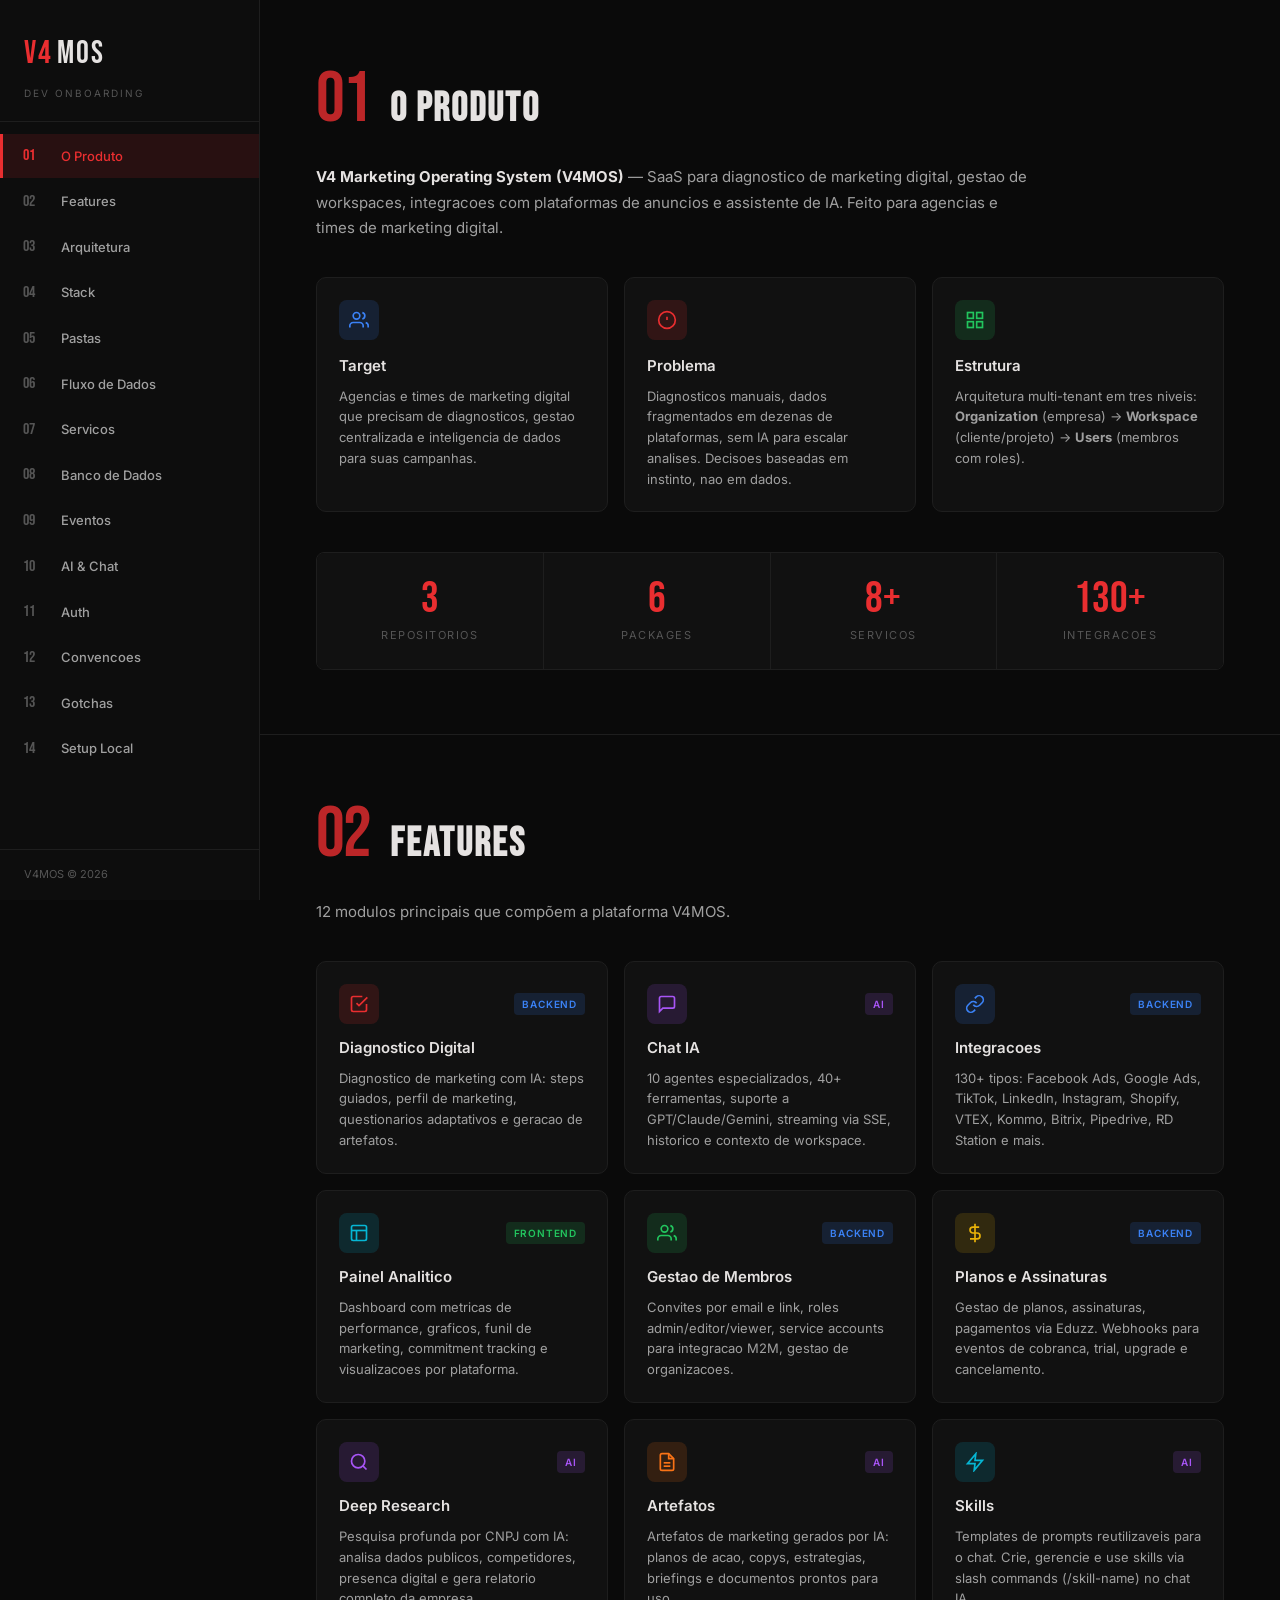
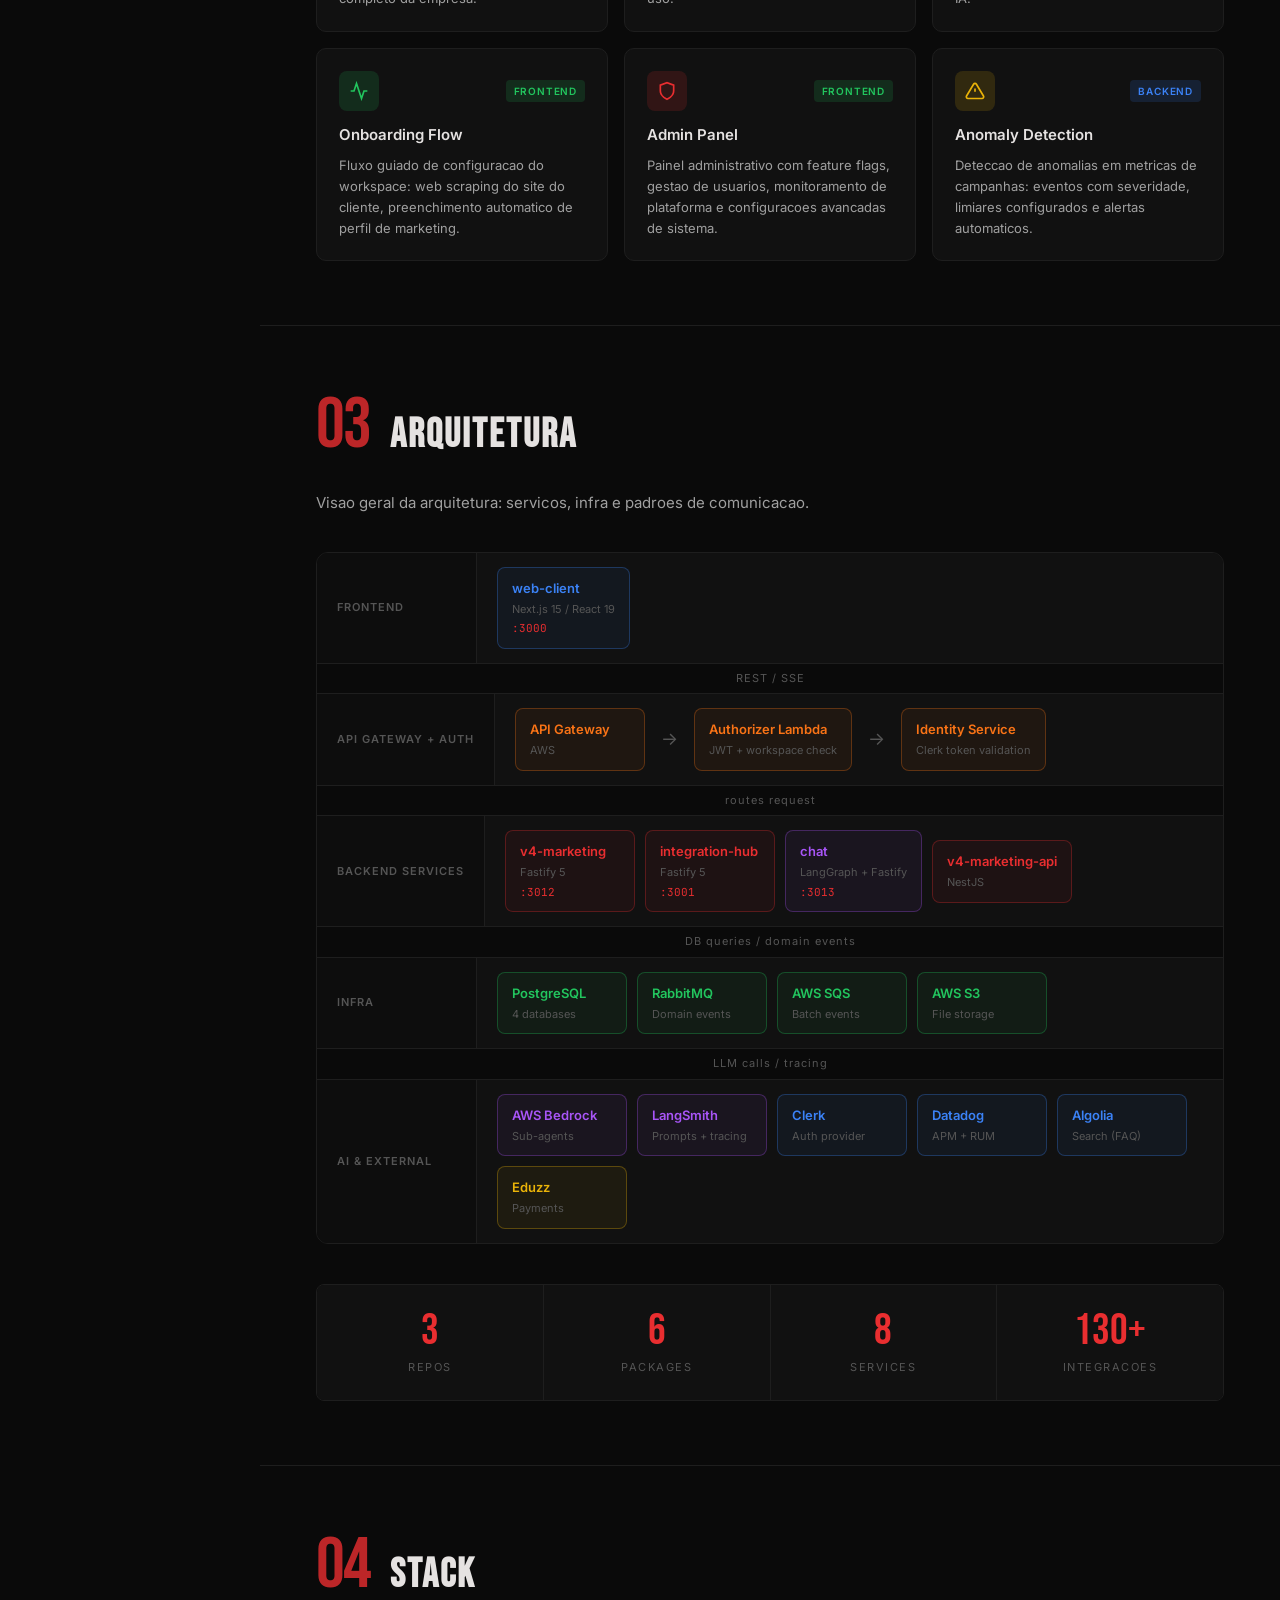
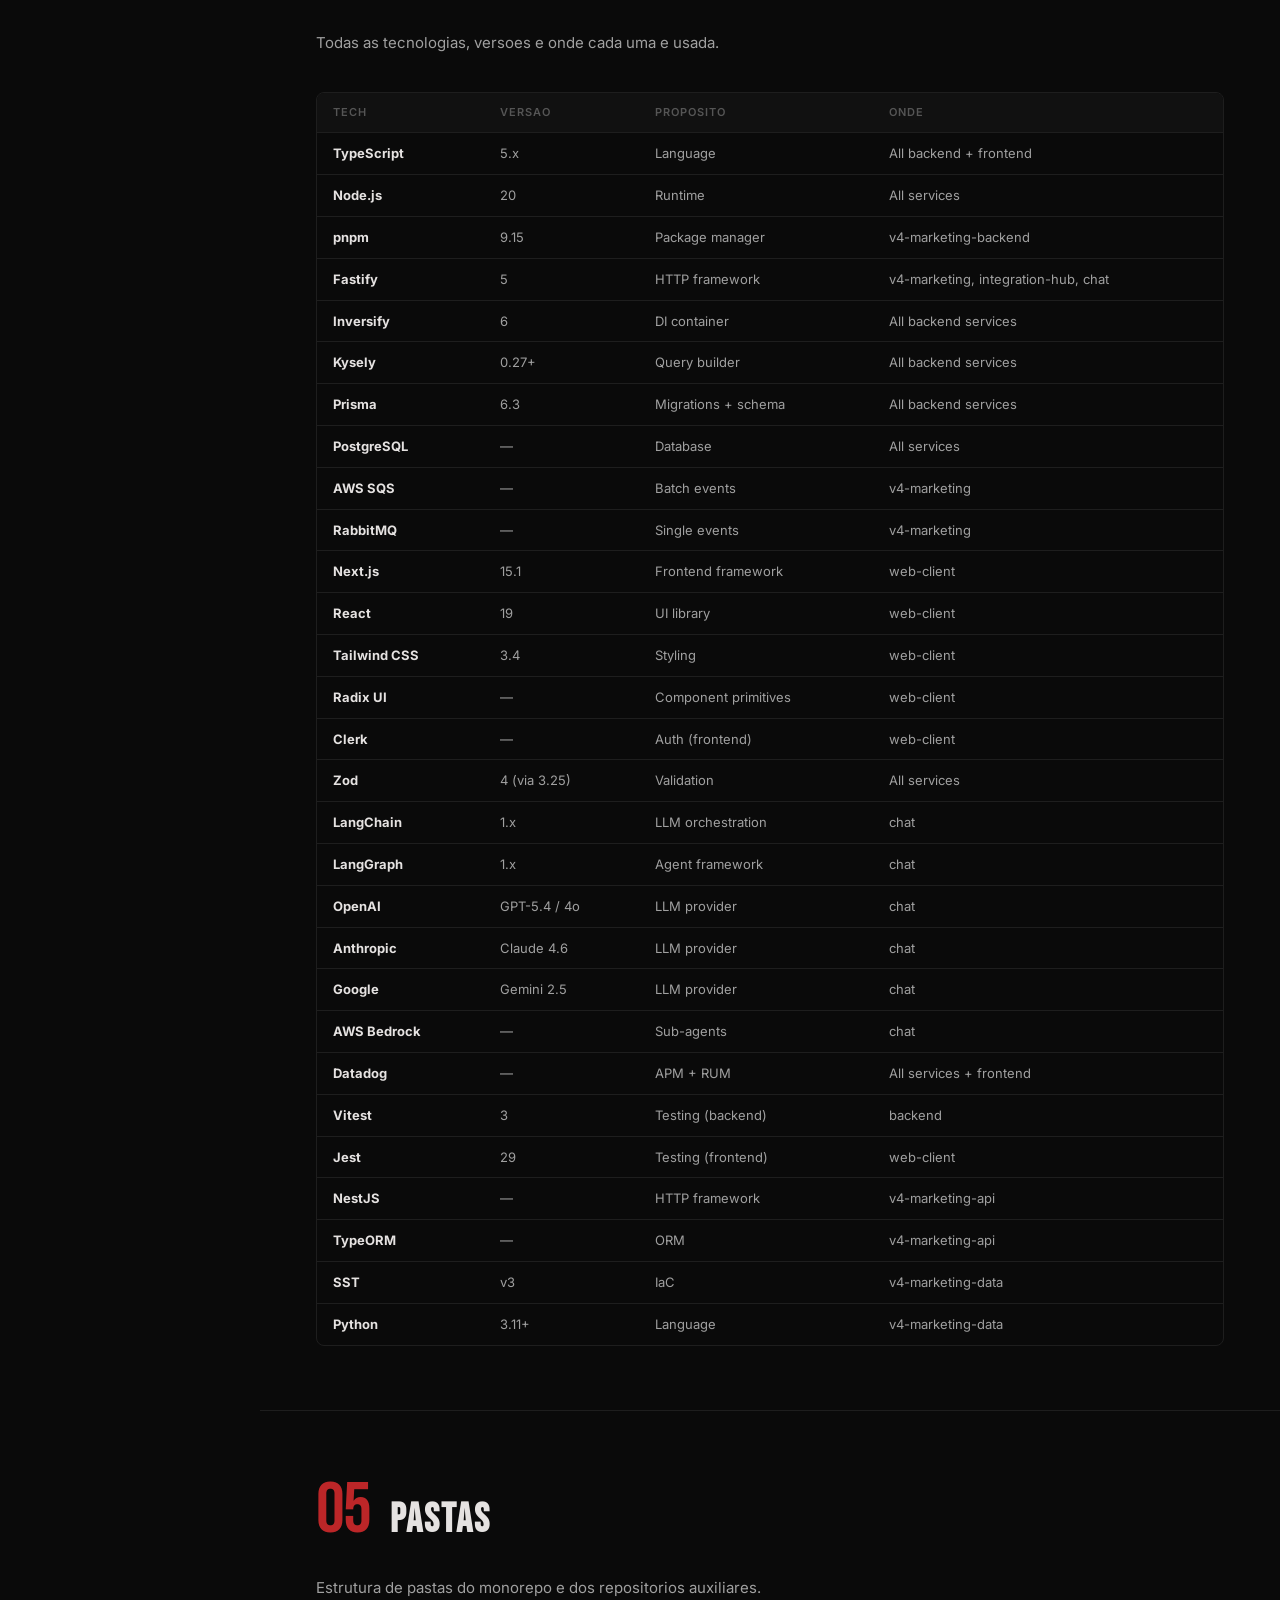
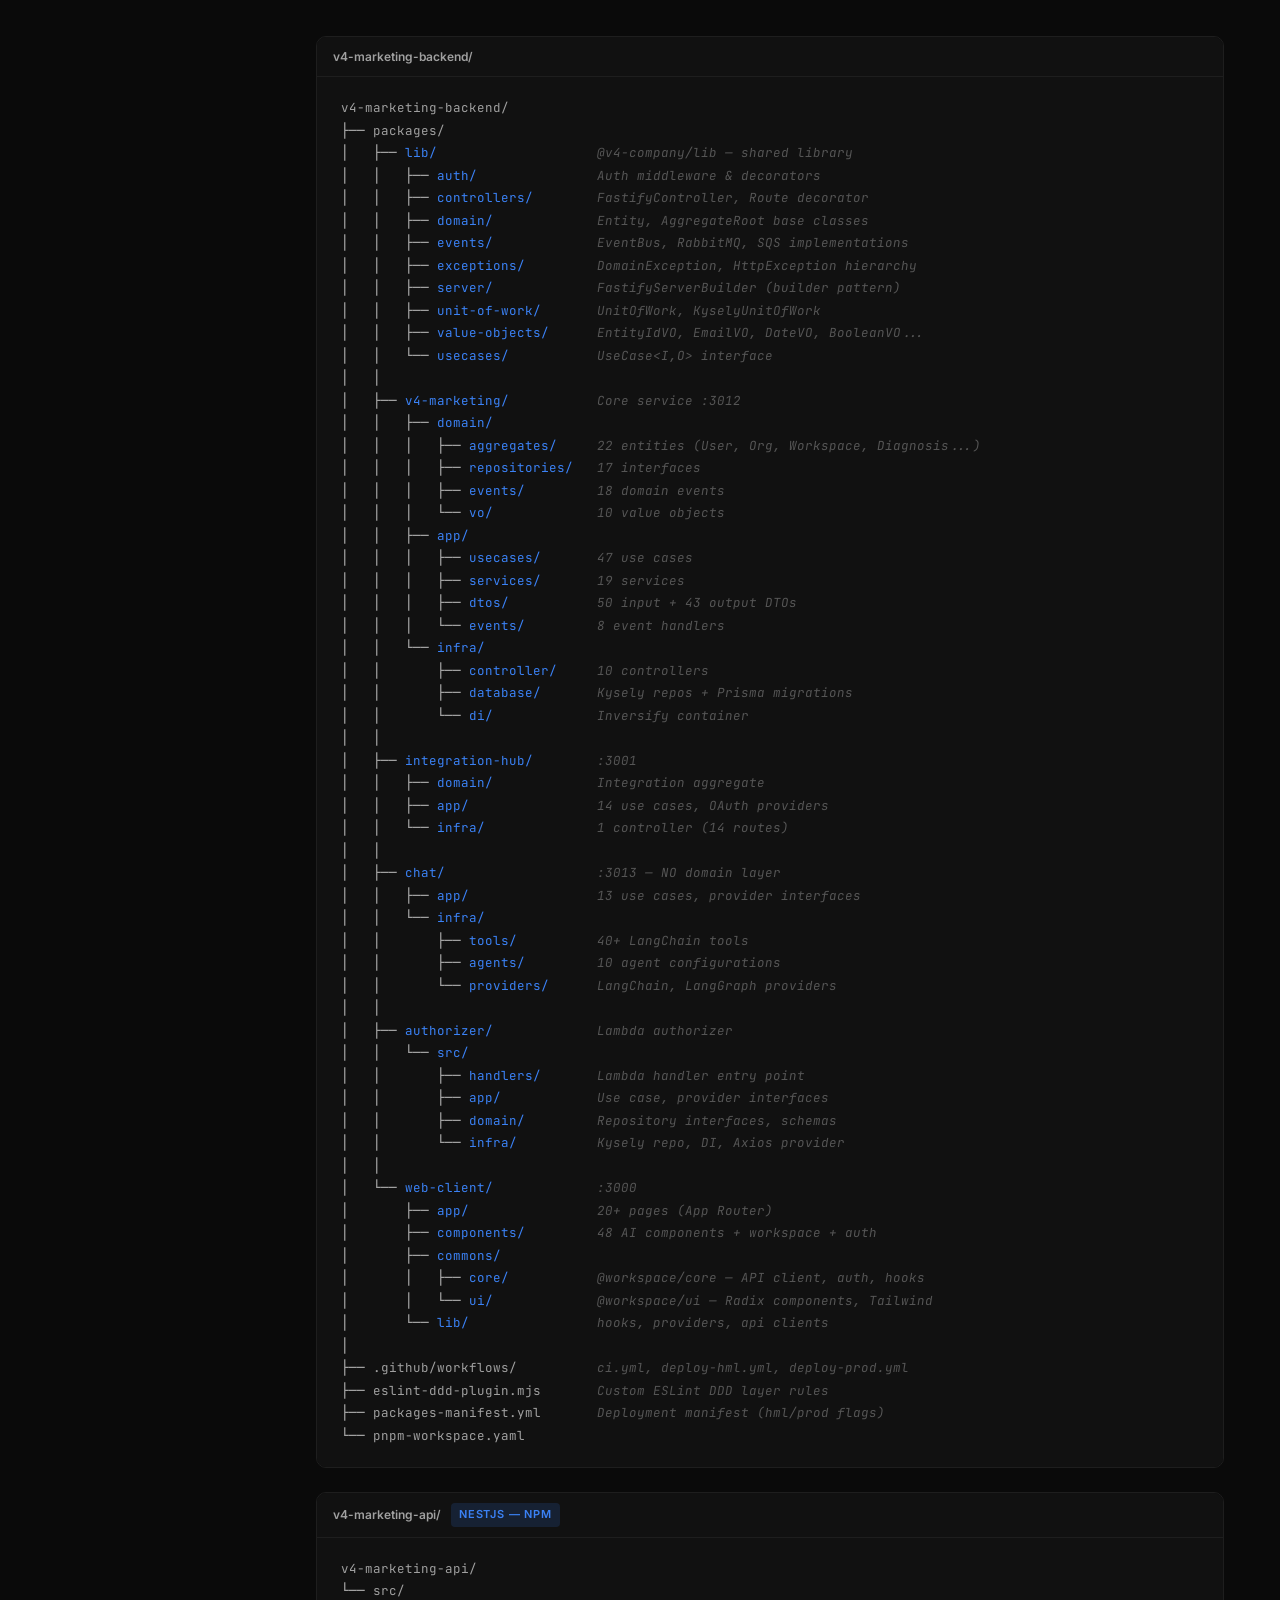
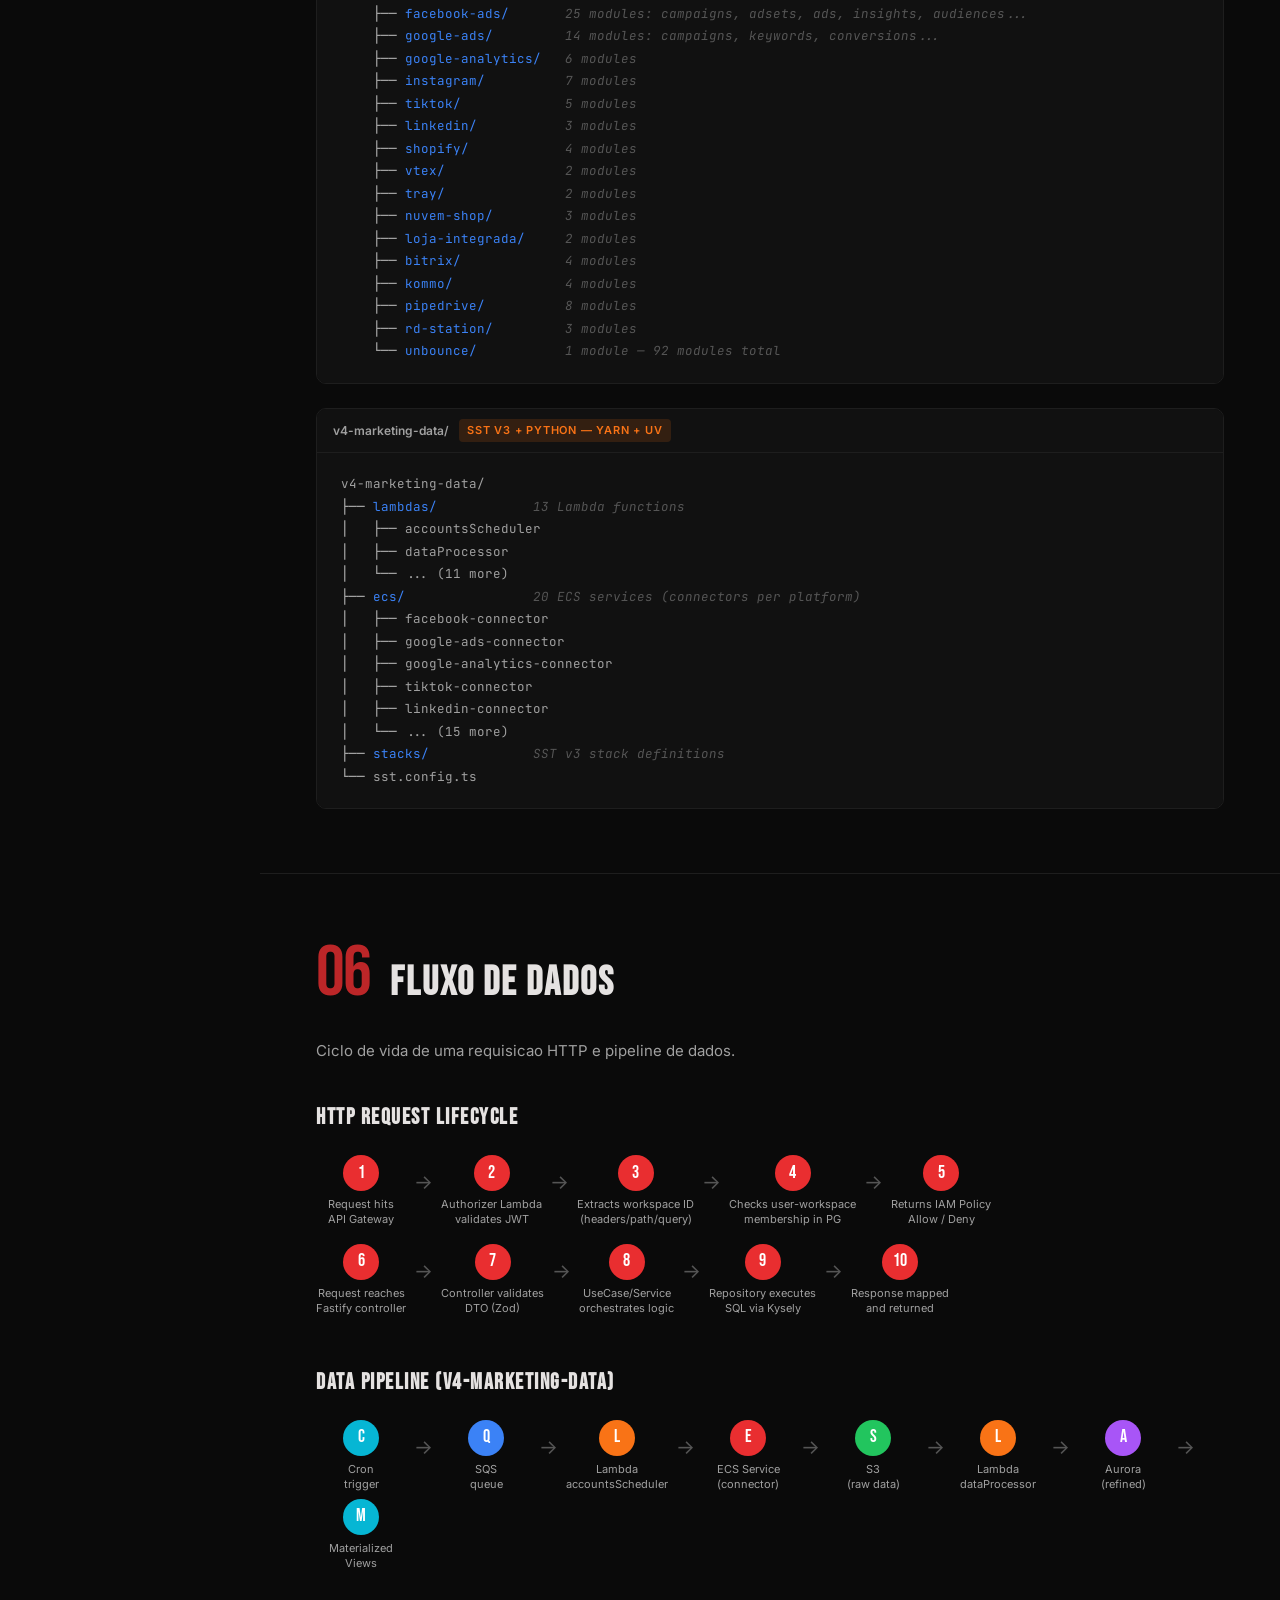
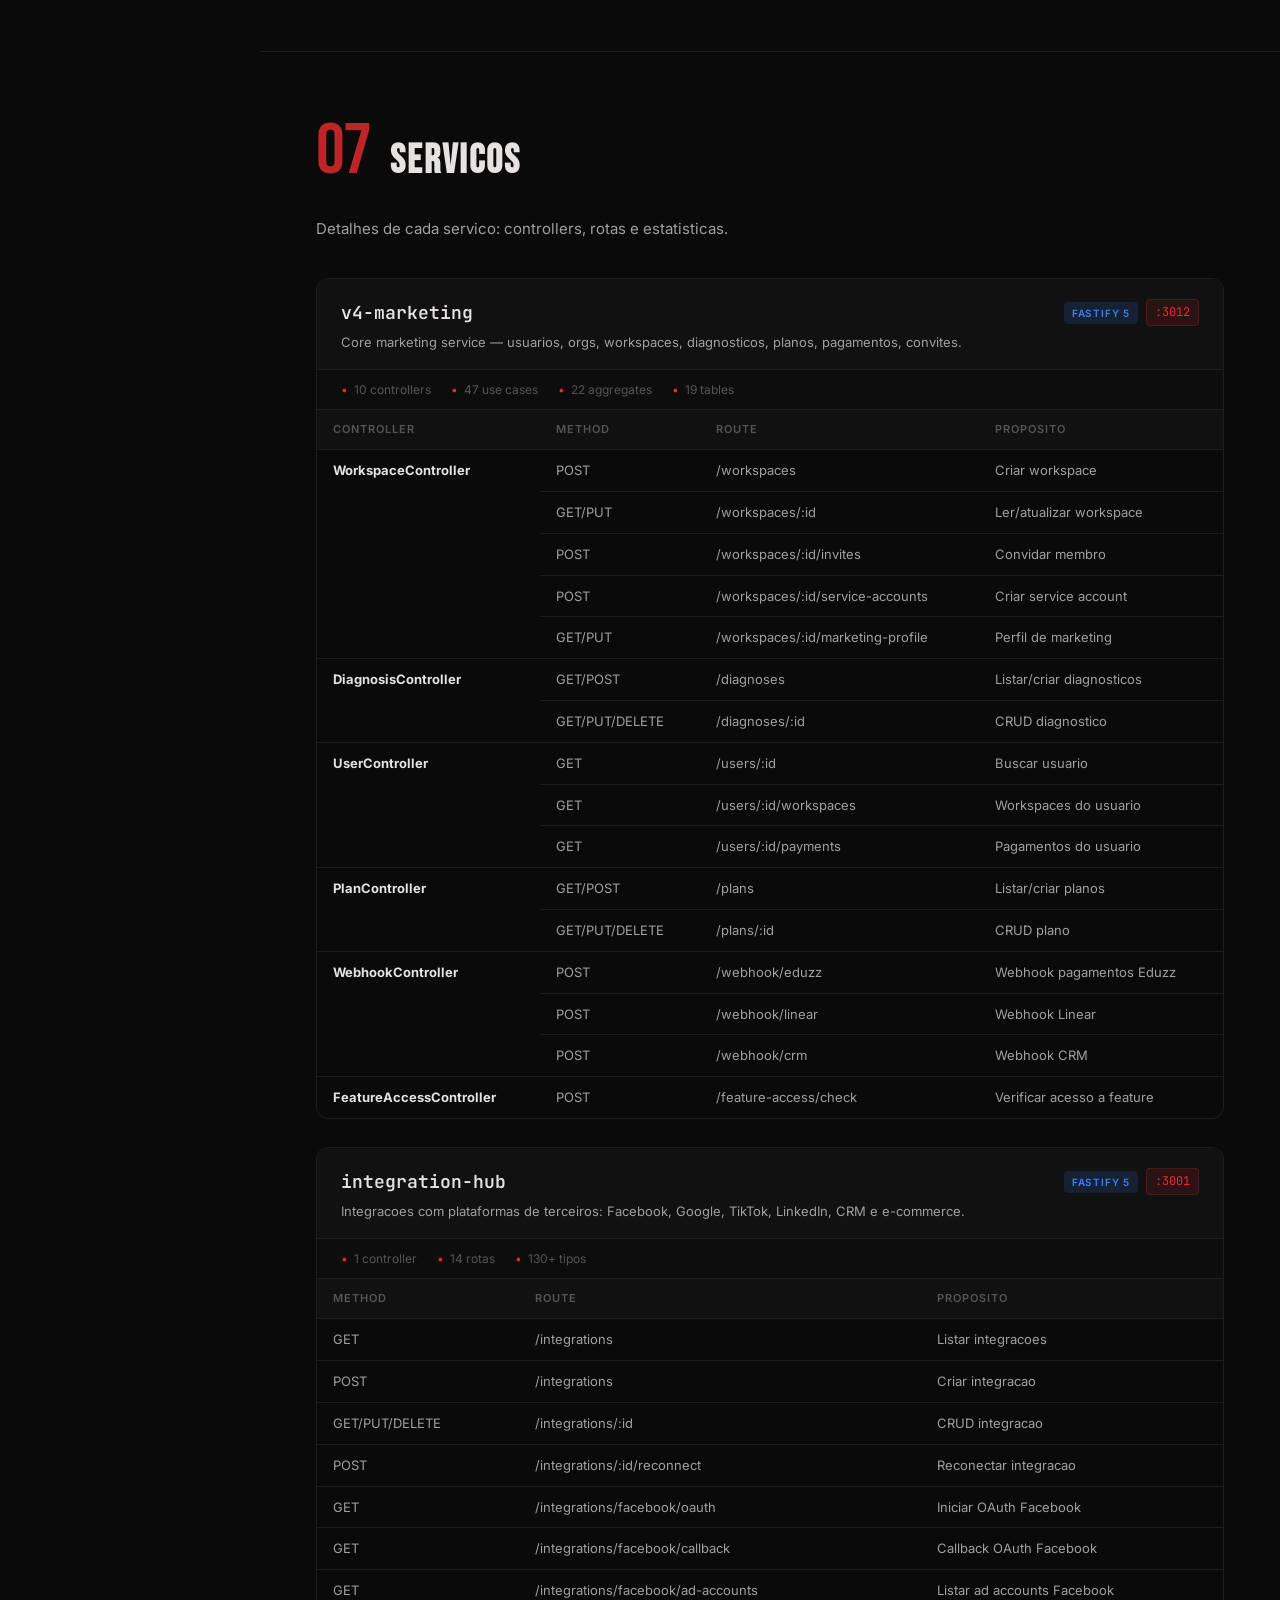
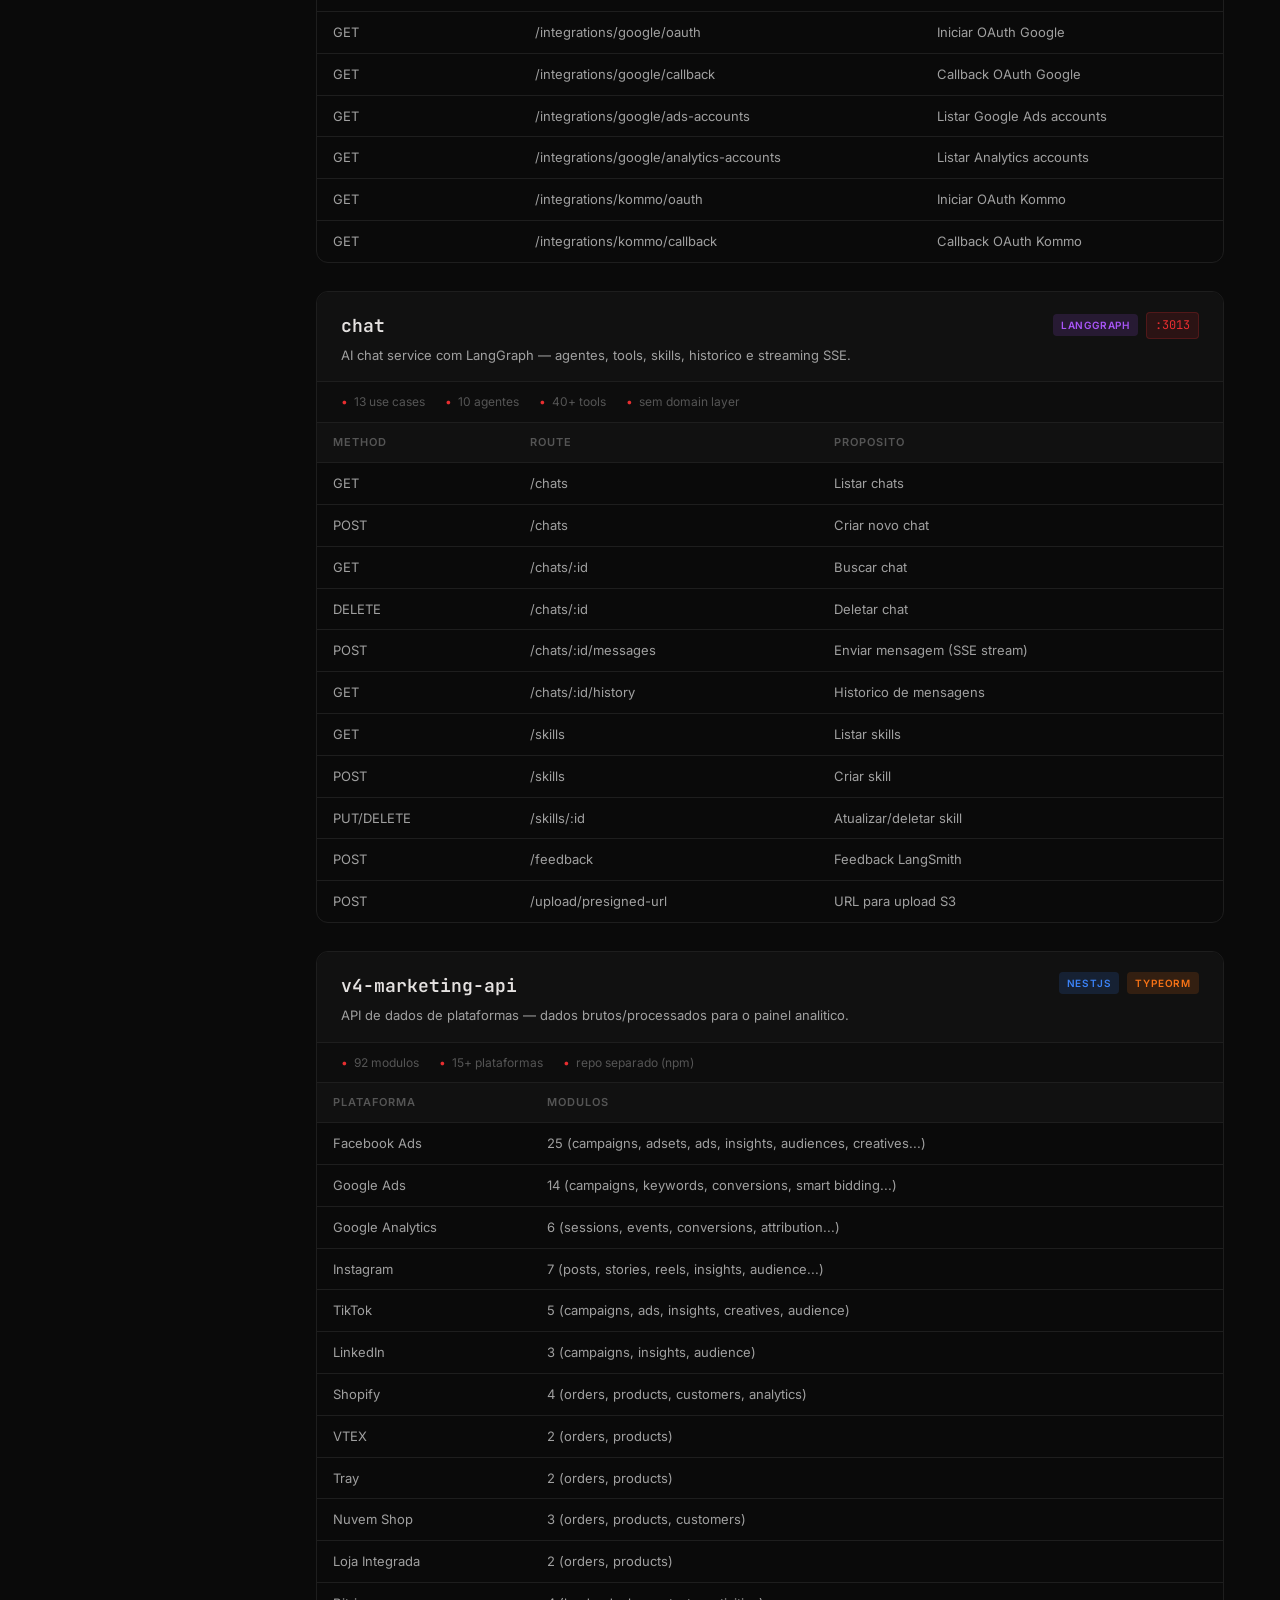
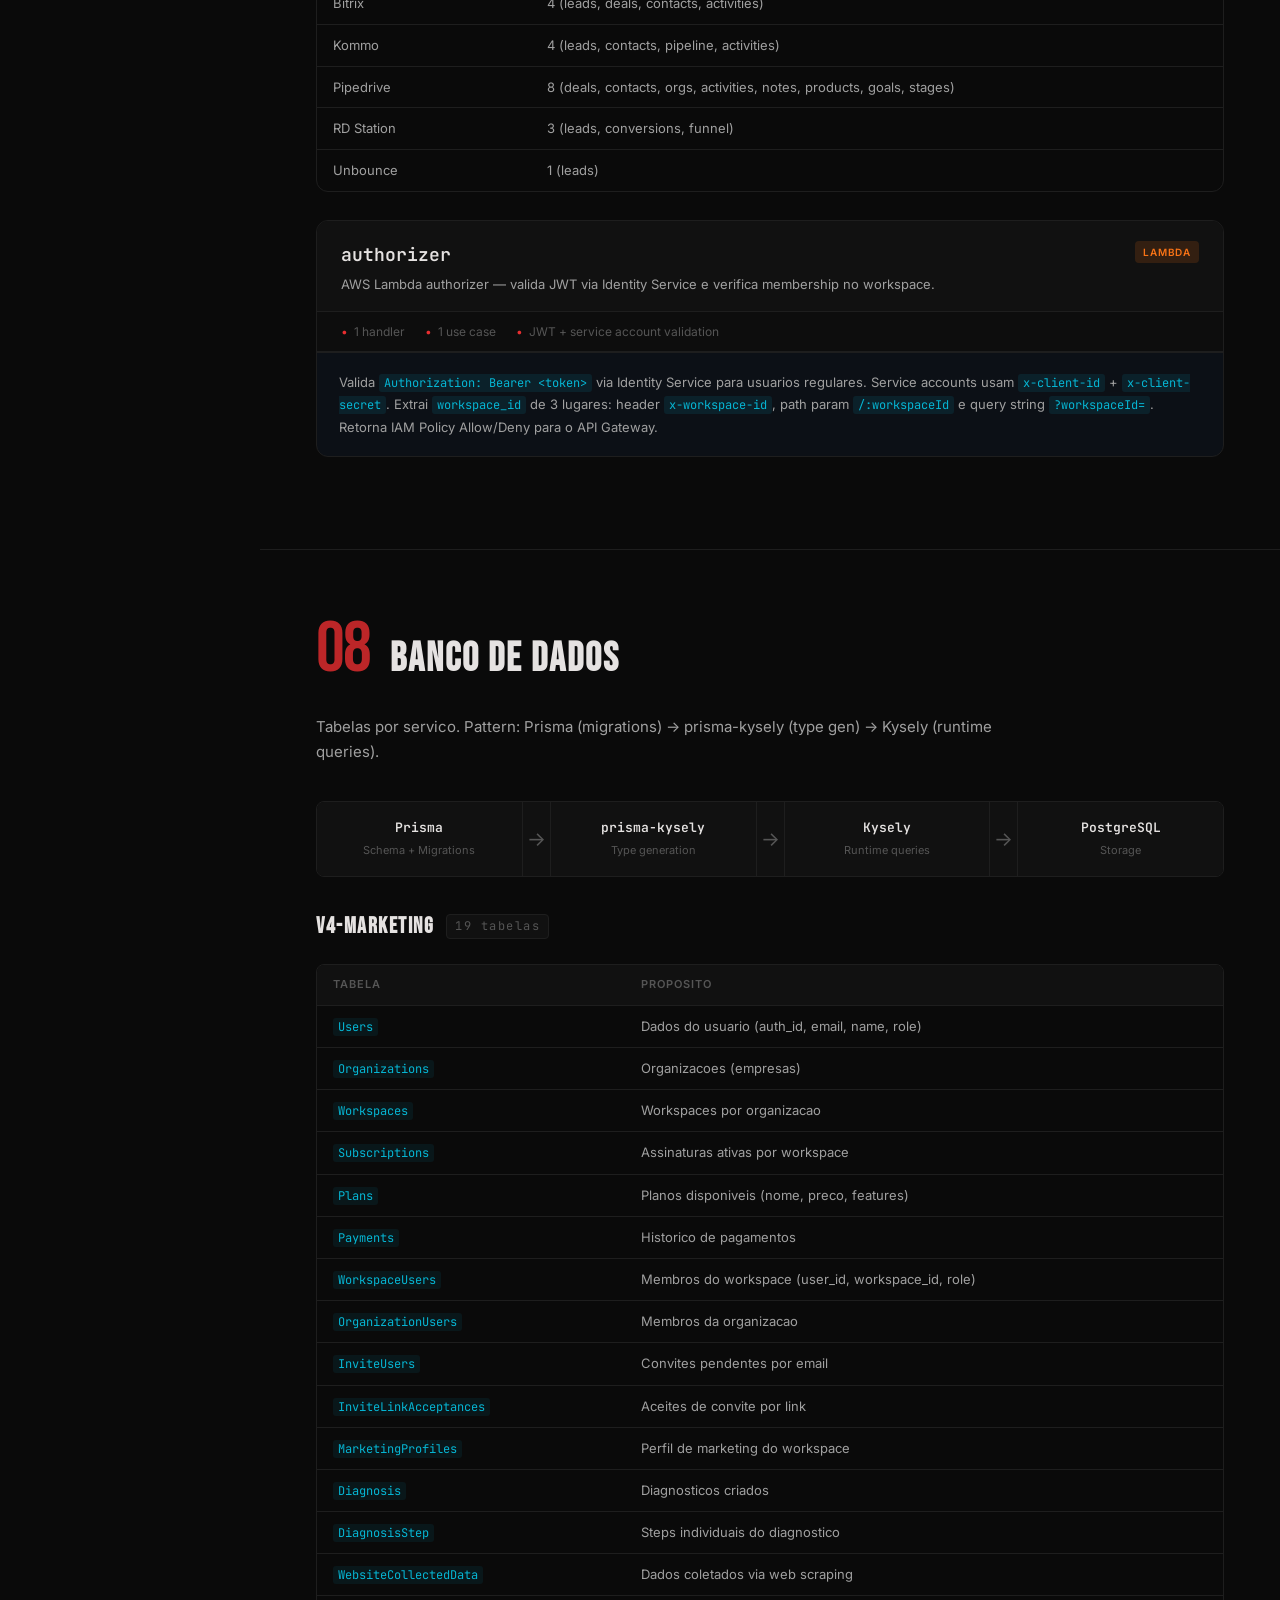
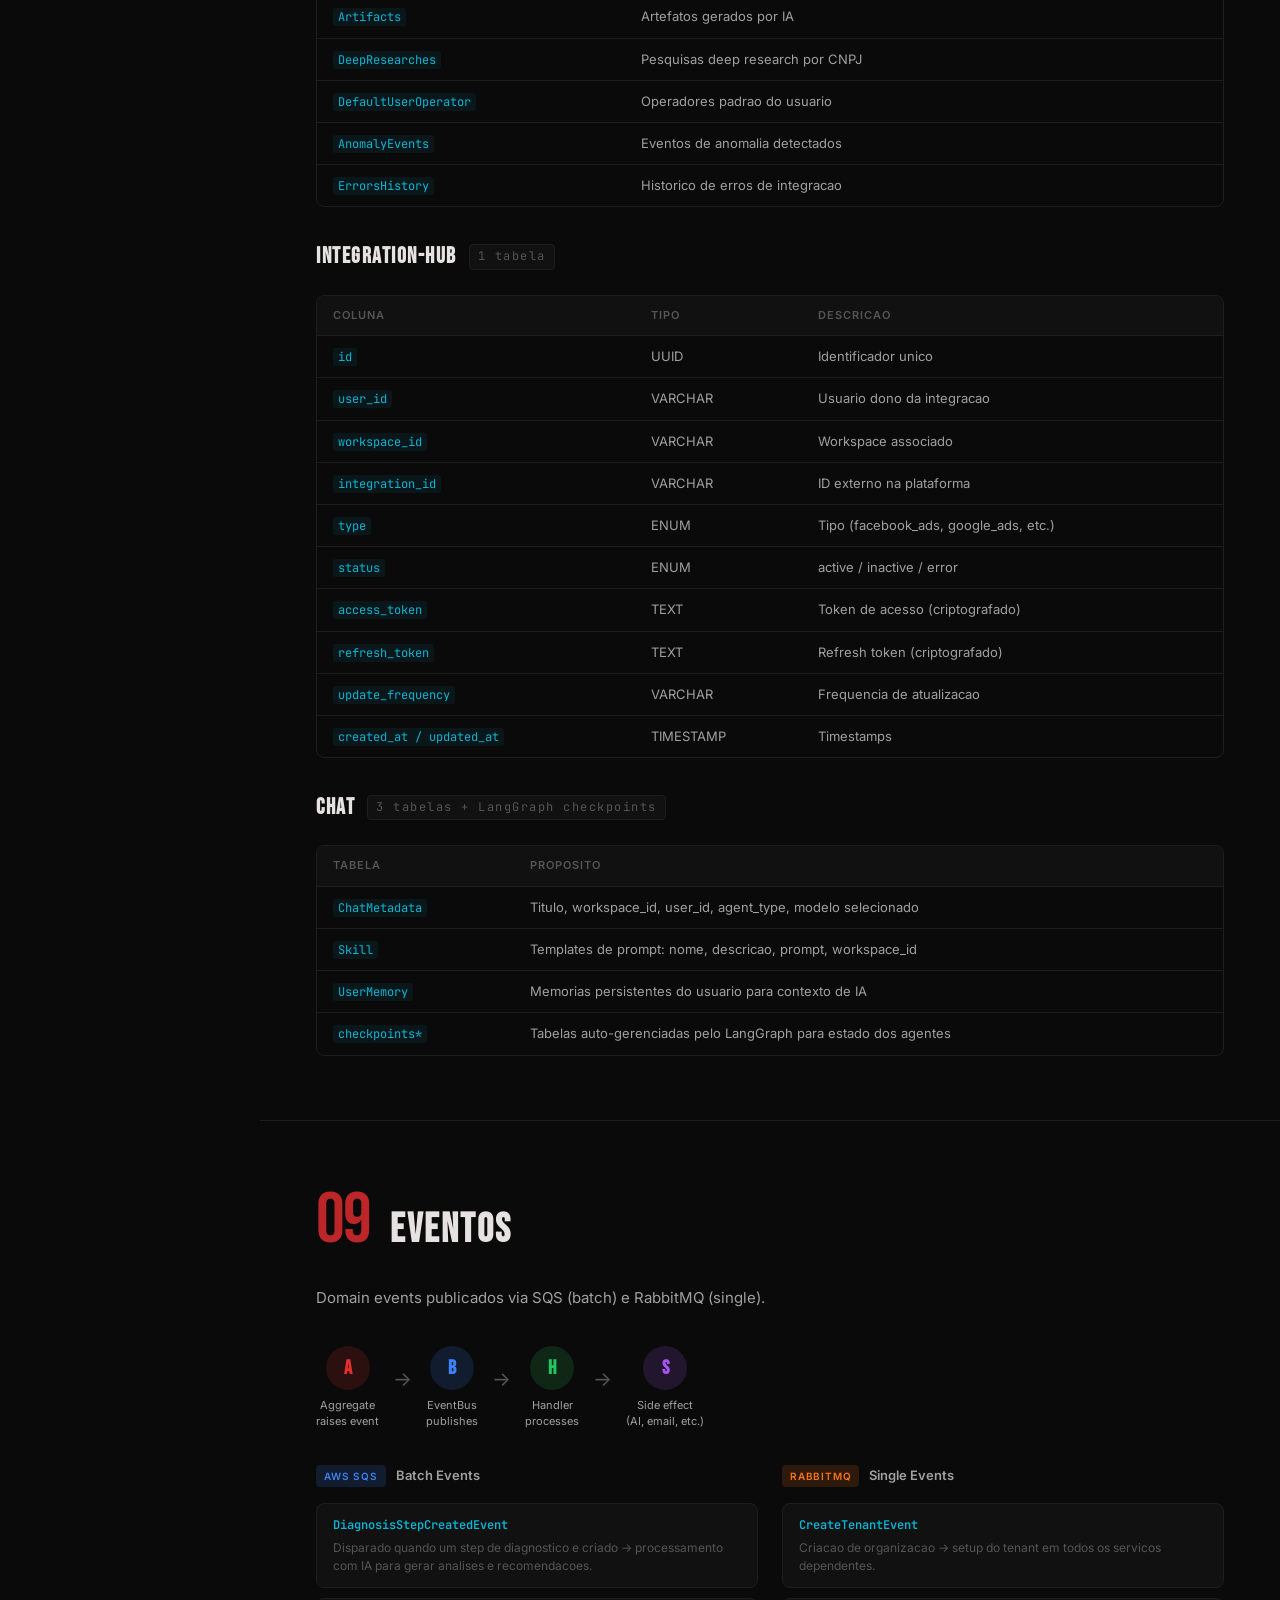
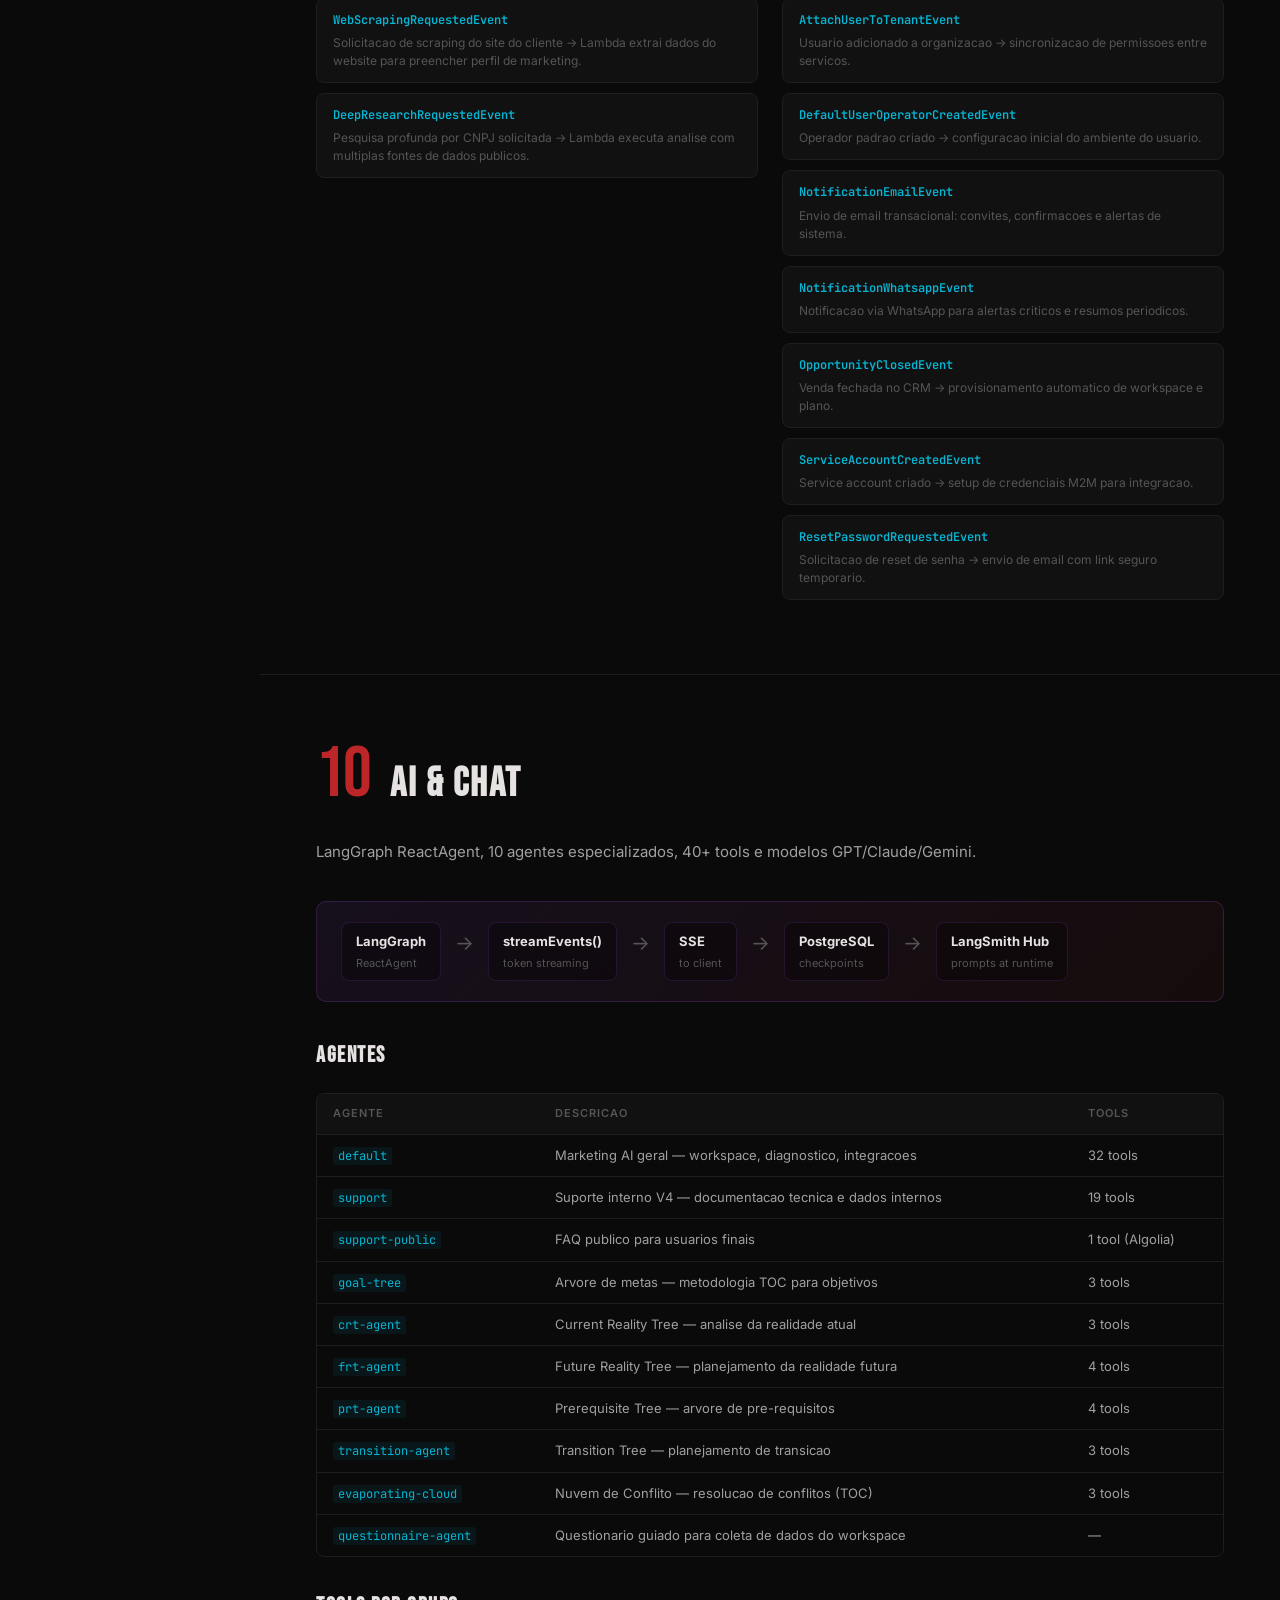
==== commit ad6f2463: "feat: complete LP rewrite — sidebar nav, 14 dense sections, expandables Full redesign inspired by re" ====
--- a/site/index.html
+++ b/site/index.html
@@ -6,1750 +6,1286 @@
   <title>V4MOS — Developer Onboarding</title>
   <link rel="preconnect" href="https://fonts.googleapis.com" />
   <link rel="preconnect" href="https://fonts.gstatic.com" crossorigin />
-  <link href="https://fonts.googleapis.com/css2?family=Inter:wght@400;500;600;700;800;900&family=JetBrains+Mono:wght@400;500;600&display=swap" rel="stylesheet" />
+  <link href="https://fonts.googleapis.com/css2?family=Bebas+Neue&family=Inter:wght@400;500;600;700&family=JetBrains+Mono:wght@400;500&display=swap" rel="stylesheet" />
   <link rel="stylesheet" href="style.css" />
 </head>
 <body>
-  <!-- ========== NAV ========== -->
-  <nav class="nav">
-    <div class="nav__inner">
-      <a href="#" class="nav__logo">
-        <span class="nav__logo-icon">V4</span>MOS
-      </a>
-      <div class="nav__links">
-        <a href="#architecture">Arquitetura</a>
-        <a href="#repos">Repos</a>
-        <a href="#services">Servicos</a>
-        <a href="#quickstart">Quick Start</a>
-        <a href="#commands">Comandos</a>
-        <a href="#timeline">1a Semana</a>
+
+  <button class="hamburger" id="hamburger" aria-label="Toggle menu">
+    <span></span><span></span><span></span>
+  </button>
+  <div class="sidebar-overlay" id="sidebar-overlay"></div>
+
+  <div class="layout">
+
+    <!-- SIDEBAR -->
+    <aside class="sidebar" id="sidebar">
+      <div class="sidebar-logo">
+        <span class="logo-v4">V4</span><span class="logo-mos">MOS</span>
+        <span class="logo-sub">Dev Onboarding</span>
       </div>
-    </div>
-  </nav>
-
-  <!-- ========== HERO ========== -->
-  <section class="hero">
-    <div class="hero__bg">
-      <div class="hero__grid"></div>
-      <div class="hero__glow hero__glow--1"></div>
-      <div class="hero__glow hero__glow--2"></div>
-    </div>
-    <div class="hero__content">
-      <div class="hero__badge">Developer Onboarding</div>
-      <h1 class="hero__title">
-        Bem-vindo ao<br />
-        <span class="hero__highlight">V4MOS</span>
-      </h1>
-      <p class="hero__subtitle">
-        V4 Marketing Operating System — a plataforma de marketing digital da V4 Company.
-        <br />Tudo que voce precisa pra comecar a contribuir.
-      </p>
-      <div class="hero__stats">
-        <div class="stat">
-          <span class="stat__number">3</span>
-          <span class="stat__label">Repositorios</span>
-        </div>
-        <div class="stat">
-          <span class="stat__number">6</span>
-          <span class="stat__label">Servicos</span>
-        </div>
-        <div class="stat">
-          <span class="stat__number">3</span>
-          <span class="stat__label">Linguagens</span>
-        </div>
-      </div>
-      <div class="hero__actions">
-        <a href="#quickstart" class="btn btn--primary">Comecar Setup</a>
-        <a href="#architecture" class="btn btn--ghost">Ver Arquitetura</a>
-      </div>
-    </div>
-  </section>
-
-  <!-- ========== ARCHITECTURE ========== -->
-  <section id="architecture" class="section">
-    <div class="container">
-      <div class="section__header">
-        <span class="section__tag">Overview</span>
-        <h2 class="section__title">Arquitetura</h2>
-        <p class="section__desc">Como os servicos se conectam no ecossistema V4MOS</p>
-      </div>
-
-      <div class="arch">
-        <!-- Frontend Layer -->
-        <div class="arch__layer arch__layer--frontend">
-          <div class="arch__layer-label">Frontend</div>
-          <div class="arch__node arch__node--frontend" data-tip="Next.js 15 + React 19 + Tailwind">
-            <div class="arch__node-icon">
-              <svg width="24" height="24" viewBox="0 0 24 24" fill="none" stroke="currentColor" stroke-width="2"><rect x="2" y="3" width="20" height="14" rx="2"/><path d="M8 21h8M12 17v4"/></svg>
-            </div>
-            <div class="arch__node-name">web-client</div>
-            <div class="arch__node-port">:3000</div>
-          </div>
-        </div>
-
-        <!-- Connection Lines -->
-        <div class="arch__connections">
-          <div class="arch__line arch__line--animated"></div>
-          <div class="arch__line-label">REST / SSE</div>
-        </div>
-
-        <!-- Backend Layer -->
-        <div class="arch__layer arch__layer--backend">
-          <div class="arch__layer-label">Backend</div>
-          <div class="arch__nodes-row">
-            <div class="arch__node arch__node--core" data-tip="Users, orgs, workspaces, diagnostics, payments">
-              <div class="arch__node-icon">
-                <svg width="24" height="24" viewBox="0 0 24 24" fill="none" stroke="currentColor" stroke-width="2"><path d="M12 2L2 7l10 5 10-5-10-5z"/><path d="M2 17l10 5 10-5"/><path d="M2 12l10 5 10-5"/></svg>
-              </div>
-              <div class="arch__node-name">v4-marketing</div>
-              <div class="arch__node-port">:3012</div>
-            </div>
-            <div class="arch__node arch__node--integrations" data-tip="Facebook Ads, Google Ads, 100+ conectores">
-              <div class="arch__node-icon">
-                <svg width="24" height="24" viewBox="0 0 24 24" fill="none" stroke="currentColor" stroke-width="2"><path d="M4 4h16c1.1 0 2 .9 2 2v12c0 1.1-.9 2-2 2H4c-1.1 0-2-.9-2-2V6c0-1.1.9-2 2-2z"/><polyline points="22,6 12,13 2,6"/></svg>
-              </div>
-              <div class="arch__node-name">integration-hub</div>
-              <div class="arch__node-port">:3001</div>
-            </div>
-            <div class="arch__node arch__node--chat" data-tip="LangChain + OpenAI + Bedrock + Gemini">
-              <div class="arch__node-icon">
-                <svg width="24" height="24" viewBox="0 0 24 24" fill="none" stroke="currentColor" stroke-width="2"><path d="M21 15a2 2 0 0 1-2 2H7l-4 4V5a2 2 0 0 1 2-2h14a2 2 0 0 1 2 2z"/></svg>
-              </div>
-              <div class="arch__node-name">chat (AI)</div>
-              <div class="arch__node-port">:3013</div>
-            </div>
-            <div class="arch__node arch__node--api" data-tip="NestJS — Facebook Ads, Google Ads, TikTok, LinkedIn, analytics">
-              <div class="arch__node-icon">
-                <svg width="24" height="24" viewBox="0 0 24 24" fill="none" stroke="currentColor" stroke-width="2"><circle cx="12" cy="12" r="10"/><line x1="2" y1="12" x2="22" y2="12"/><path d="M12 2a15.3 15.3 0 0 1 4 10 15.3 15.3 0 0 1-4 10 15.3 15.3 0 0 1-4-10 15.3 15.3 0 0 1 4-10z"/></svg>
-              </div>
-              <div class="arch__node-name">v4-marketing-api</div>
-              <div class="arch__node-port">NestJS</div>
-            </div>
-          </div>
-        </div>
-
-        <!-- Connection Lines -->
-        <div class="arch__connections">
-          <div class="arch__line arch__line--animated"></div>
-          <div class="arch__line-label">SQS / RabbitMQ / Kysely</div>
-        </div>
-
-        <!-- Data Layer -->
-        <div class="arch__layer arch__layer--data">
-          <div class="arch__layer-label">Data</div>
-          <div class="arch__nodes-row">
-            <div class="arch__node arch__node--db">
-              <div class="arch__node-icon">
-                <svg width="24" height="24" viewBox="0 0 24 24" fill="none" stroke="currentColor" stroke-width="2"><ellipse cx="12" cy="5" rx="9" ry="3"/><path d="M21 12c0 1.66-4 3-9 3s-9-1.34-9-3"/><path d="M3 5v14c0 1.66 4 3 9 3s9-1.34 9-3V5"/></svg>
-              </div>
-              <div class="arch__node-name">PostgreSQL</div>
-              <div class="arch__node-port">Prisma + Kysely</div>
-            </div>
-            <div class="arch__node arch__node--pipeline" data-tip="SST v3 — Lambda + ECS + S3 + Aurora">
-              <div class="arch__node-icon">
-                <svg width="24" height="24" viewBox="0 0 24 24" fill="none" stroke="currentColor" stroke-width="2"><polyline points="22 12 18 12 15 21 9 3 6 12 2 12"/></svg>
-              </div>
-              <div class="arch__node-name">v4-marketing-data</div>
-              <div class="arch__node-port">Python + SST</div>
-            </div>
-          </div>
-        </div>
-      </div>
-    </div>
-  </section>
-
-  <!-- ========== ANIMATED FLOW ========== -->
-  <section id="flow" class="section section--dark">
-    <div class="container">
-      <div class="section__header">
-        <span class="section__tag">Comunicacao</span>
-        <h2 class="section__title">Como os servicos se comunicam</h2>
-        <p class="section__desc">Fluxo real de dados entre os componentes do V4MOS</p>
-      </div>
-
-      <div class="flow">
-        <svg class="flow__svg" viewBox="0 0 1000 620" preserveAspectRatio="xMidYMid meet">
-          <defs>
-            <!-- Animated dot markers -->
-            <filter id="glow" x="-50%" y="-50%" width="200%" height="200%">
-              <feGaussianBlur stdDeviation="3" result="blur"/>
-              <feMerge><feMergeNode in="blur"/><feMergeNode in="SourceGraphic"/></feMerge>
-            </filter>
-            <filter id="glow-strong" x="-50%" y="-50%" width="200%" height="200%">
-              <feGaussianBlur stdDeviation="6" result="blur"/>
-              <feMerge><feMergeNode in="blur"/><feMergeNode in="SourceGraphic"/></feMerge>
-            </filter>
-          </defs>
-
-          <!-- ===== CONNECTION PATHS ===== -->
-          <!-- web-client → v4-marketing (REST) -->
-          <path id="path-web-core" class="flow__path flow__path--rest" d="M 500 105 L 240 215" />
-          <!-- web-client → integration-hub (REST) -->
-          <path id="path-web-hub" class="flow__path flow__path--rest" d="M 500 105 L 430 215" />
-          <!-- web-client → chat (SSE) -->
-          <path id="path-web-chat" class="flow__path flow__path--sse" d="M 500 105 L 610 215" />
-          <!-- web-client → v4-marketing-api (REST) -->
-          <path id="path-web-api" class="flow__path flow__path--rest" d="M 500 105 L 790 215" />
-
-          <!-- chat → v4-marketing (HTTP tools) -->
-          <path id="path-chat-core" class="flow__path flow__path--rest" d="M 580 260 C 450 260 350 240 270 260" />
-          <!-- chat → integration-hub (HTTP tools) -->
-          <path id="path-chat-hub" class="flow__path flow__path--rest" d="M 580 260 L 470 260" />
-          <!-- chat → Bedrock -->
-          <path id="path-chat-bedrock" class="flow__path flow__path--aws" d="M 640 280 L 640 375" />
-
-          <!-- v4-marketing → RabbitMQ -->
-          <path id="path-core-rabbit" class="flow__path flow__path--rabbit" d="M 210 280 L 130 375" />
-          <!-- v4-marketing → SQS -->
-          <path id="path-core-sqs" class="flow__path flow__path--sqs" d="M 260 280 L 310 375" />
-
-          <!-- v4-marketing → PostgreSQL -->
-          <path id="path-core-db" class="flow__path flow__path--db" d="M 240 280 L 430 520" />
-          <!-- integration-hub → PostgreSQL -->
-          <path id="path-hub-db" class="flow__path flow__path--db" d="M 430 280 L 440 520" />
-          <!-- chat → PostgreSQL -->
-          <path id="path-chat-db" class="flow__path flow__path--db" d="M 610 280 L 460 520" />
-          <!-- v4-marketing-api → PostgreSQL -->
-          <path id="path-api-db" class="flow__path flow__path--db" d="M 790 280 L 480 520" />
-
-          <!-- API Gateway → Authorizer -->
-          <path id="path-gw-auth" class="flow__path flow__path--aws" d="M 910 130 L 910 215" />
-          <!-- Authorizer → Identity -->
-          <path id="path-auth-identity" class="flow__path flow__path--rest" d="M 940 265 L 940 375" />
-
-          <!-- v4-marketing-data pipeline -->
-          <path id="path-sqs-data" class="flow__path flow__path--sqs" d="M 330 420 L 500 420" />
-          <path id="path-data-lambda" class="flow__path flow__path--aws" d="M 540 420 L 650 420" />
-          <path id="path-lambda-s3" class="flow__path flow__path--aws" d="M 700 410 L 790 520" />
-          <path id="path-lambda-aurora" class="flow__path flow__path--db" d="M 680 440 L 600 520" />
-
-          <!-- ===== ANIMATED PARTICLES ===== -->
-          <!-- REST particles (blue) -->
-          <circle r="4" fill="#0984e3" filter="url(#glow)">
-            <animateMotion dur="2.5s" repeatCount="indefinite"><mpath href="#path-web-core"/></animateMotion>
-          </circle>
-          <circle r="4" fill="#0984e3" filter="url(#glow)">
-            <animateMotion dur="2.2s" repeatCount="indefinite" begin="0.8s"><mpath href="#path-web-hub"/></animateMotion>
-          </circle>
-          <circle r="4" fill="#0984e3" filter="url(#glow)">
-            <animateMotion dur="3s" repeatCount="indefinite" begin="0.3s"><mpath href="#path-web-api"/></animateMotion>
-          </circle>
-
-          <!-- SSE particles (orange, faster) -->
-          <circle r="3" fill="#e17055" filter="url(#glow)">
-            <animateMotion dur="1.2s" repeatCount="indefinite"><mpath href="#path-web-chat"/></animateMotion>
-          </circle>
-          <circle r="3" fill="#e17055" filter="url(#glow)">
-            <animateMotion dur="1.2s" repeatCount="indefinite" begin="0.4s"><mpath href="#path-web-chat"/></animateMotion>
-          </circle>
-          <circle r="3" fill="#e17055" filter="url(#glow)">
-            <animateMotion dur="1.2s" repeatCount="indefinite" begin="0.8s"><mpath href="#path-web-chat"/></animateMotion>
-          </circle>
-
-          <!-- Chat → backend tools (blue) -->
-          <circle r="3" fill="#0984e3" filter="url(#glow)">
-            <animateMotion dur="2s" repeatCount="indefinite" begin="1s"><mpath href="#path-chat-core"/></animateMotion>
-          </circle>
-          <circle r="3" fill="#0984e3" filter="url(#glow)">
-            <animateMotion dur="1.8s" repeatCount="indefinite" begin="0.5s"><mpath href="#path-chat-hub"/></animateMotion>
-          </circle>
-
-          <!-- Chat → Bedrock (yellow) -->
-          <circle r="3" fill="#fdcb6e" filter="url(#glow)">
-            <animateMotion dur="2s" repeatCount="indefinite"><mpath href="#path-chat-bedrock"/></animateMotion>
-          </circle>
-
-          <!-- RabbitMQ particles (purple) -->
-          <circle r="3" fill="#6c5ce7" filter="url(#glow)">
-            <animateMotion dur="1.8s" repeatCount="indefinite"><mpath href="#path-core-rabbit"/></animateMotion>
-          </circle>
-          <circle r="3" fill="#6c5ce7" filter="url(#glow)">
-            <animateMotion dur="1.8s" repeatCount="indefinite" begin="0.9s"><mpath href="#path-core-rabbit"/></animateMotion>
-          </circle>
-
-          <!-- SQS particles (orange) -->
-          <circle r="3" fill="#e17055" filter="url(#glow)">
-            <animateMotion dur="2.2s" repeatCount="indefinite"><mpath href="#path-core-sqs"/></animateMotion>
-          </circle>
-
-          <!-- DB particles (cyan) -->
-          <circle r="3" fill="#00cec9" filter="url(#glow)">
-            <animateMotion dur="2s" repeatCount="indefinite" begin="0.2s"><mpath href="#path-core-db"/></animateMotion>
-          </circle>
-          <circle r="3" fill="#00cec9" filter="url(#glow)">
-            <animateMotion dur="2.3s" repeatCount="indefinite" begin="0.7s"><mpath href="#path-hub-db"/></animateMotion>
-          </circle>
-          <circle r="3" fill="#00cec9" filter="url(#glow)">
-            <animateMotion dur="1.9s" repeatCount="indefinite" begin="1.2s"><mpath href="#path-chat-db"/></animateMotion>
-          </circle>
-          <circle r="3" fill="#00cec9" filter="url(#glow)">
-            <animateMotion dur="2.5s" repeatCount="indefinite"><mpath href="#path-api-db"/></animateMotion>
-          </circle>
-
-          <!-- Gateway → Auth (yellow) -->
-          <circle r="3" fill="#fdcb6e" filter="url(#glow)">
-            <animateMotion dur="1.5s" repeatCount="indefinite"><mpath href="#path-gw-auth"/></animateMotion>
-          </circle>
-          <circle r="3" fill="#0984e3" filter="url(#glow)">
-            <animateMotion dur="1.8s" repeatCount="indefinite" begin="0.5s"><mpath href="#path-auth-identity"/></animateMotion>
-          </circle>
-
-          <!-- Data pipeline particles -->
-          <circle r="3" fill="#e17055" filter="url(#glow)">
-            <animateMotion dur="2s" repeatCount="indefinite"><mpath href="#path-sqs-data"/></animateMotion>
-          </circle>
-          <circle r="3" fill="#fdcb6e" filter="url(#glow)">
-            <animateMotion dur="1.5s" repeatCount="indefinite" begin="0.5s"><mpath href="#path-data-lambda"/></animateMotion>
-          </circle>
-          <circle r="3" fill="#fdcb6e" filter="url(#glow)">
-            <animateMotion dur="1.8s" repeatCount="indefinite"><mpath href="#path-lambda-s3"/></animateMotion>
-          </circle>
-          <circle r="3" fill="#00cec9" filter="url(#glow)">
-            <animateMotion dur="2s" repeatCount="indefinite" begin="0.3s"><mpath href="#path-lambda-aurora"/></animateMotion>
-          </circle>
-
-          <!-- ===== SERVICE NODES ===== -->
-          <!-- web-client -->
-          <g class="flow__node" data-service="web-client">
-            <rect x="430" y="55" width="140" height="50" rx="10" class="flow__node-bg flow__node-bg--cyan"/>
-            <text x="500" y="77" class="flow__node-label">web-client</text>
-            <text x="500" y="95" class="flow__node-sub">Next.js 15 :3000</text>
-          </g>
-
-          <!-- v4-marketing -->
-          <g class="flow__node" data-service="v4-marketing">
-            <rect x="155" y="215" width="170" height="65" rx="10" class="flow__node-bg flow__node-bg--green"/>
-            <text x="240" y="240" class="flow__node-label">v4-marketing</text>
-            <text x="240" y="258" class="flow__node-sub">Fastify :3012</text>
-            <text x="240" y="272" class="flow__node-sub">Core / DDD</text>
-          </g>
-
-          <!-- integration-hub -->
-          <g class="flow__node" data-service="integration-hub">
-            <rect x="358" y="215" width="150" height="65" rx="10" class="flow__node-bg flow__node-bg--purple"/>
-            <text x="433" y="240" class="flow__node-label">integration-hub</text>
-            <text x="433" y="258" class="flow__node-sub">Fastify :3001</text>
-            <text x="433" y="272" class="flow__node-sub">OAuth / 130+ tipos</text>
-          </g>
-
-          <!-- chat -->
-          <g class="flow__node" data-service="chat">
-            <rect x="540" y="215" width="140" height="65" rx="10" class="flow__node-bg flow__node-bg--orange"/>
-            <text x="610" y="240" class="flow__node-label">chat (AI)</text>
-            <text x="610" y="258" class="flow__node-sub">LangGraph :3013</text>
-            <text x="610" y="272" class="flow__node-sub">10 agentes / 40+ tools</text>
-          </g>
-
-          <!-- v4-marketing-api -->
-          <g class="flow__node" data-service="v4-marketing-api">
-            <rect x="710" y="215" width="160" height="65" rx="10" class="flow__node-bg flow__node-bg--blue"/>
-            <text x="790" y="240" class="flow__node-label">v4-marketing-api</text>
-            <text x="790" y="258" class="flow__node-sub">NestJS</text>
-            <text x="790" y="272" class="flow__node-sub">92 modulos / 15+ plats</text>
-          </g>
-
-          <!-- RabbitMQ -->
-          <g class="flow__node">
-            <rect x="65" y="375" width="130" height="50" rx="10" class="flow__node-bg flow__node-bg--accent"/>
-            <text x="130" y="397" class="flow__node-label">RabbitMQ</text>
-            <text x="130" y="415" class="flow__node-sub">Single events</text>
-          </g>
-
-          <!-- SQS -->
-          <g class="flow__node">
-            <rect x="230" y="375" width="130" height="50" rx="10" class="flow__node-bg flow__node-bg--orange"/>
-            <text x="295" y="397" class="flow__node-label">SQS</text>
-            <text x="295" y="415" class="flow__node-sub">Batch events</text>
-          </g>
-
-          <!-- v4-marketing-data -->
-          <g class="flow__node" data-service="v4-marketing-data">
-            <rect x="440" y="375" width="170" height="50" rx="10" class="flow__node-bg flow__node-bg--pink"/>
-            <text x="525" y="397" class="flow__node-label">v4-marketing-data</text>
-            <text x="525" y="415" class="flow__node-sub">SST / Lambda / ECS</text>
-          </g>
-
-          <!-- Bedrock -->
-          <g class="flow__node">
-            <rect x="575" y="375" width="130" height="50" rx="10" class="flow__node-bg flow__node-bg--yellow" transform="translate(0,30)"/>
-            <text x="640" y="427" class="flow__node-label">AWS Bedrock</text>
-            <text x="640" y="445" class="flow__node-sub">Sub-agentes AI</text>
-          </g>
-
-          <!-- API Gateway -->
-          <g class="flow__node">
-            <rect x="850" y="85" width="120" height="50" rx="10" class="flow__node-bg flow__node-bg--yellow"/>
-            <text x="910" y="107" class="flow__node-label">API Gateway</text>
-            <text x="910" y="125" class="flow__node-sub">AWS</text>
-          </g>
-
-          <!-- Authorizer -->
-          <g class="flow__node" data-service="authorizer">
-            <rect x="845" y="215" width="130" height="50" rx="10" class="flow__node-bg flow__node-bg--red"/>
-            <text x="910" y="237" class="flow__node-label">authorizer</text>
-            <text x="910" y="255" class="flow__node-sub">Lambda / JWT</text>
-          </g>
-
-          <!-- Identity -->
-          <g class="flow__node">
-            <rect x="870" y="375" width="140" height="50" rx="10" class="flow__node-bg flow__node-bg--accent"/>
-            <text x="940" y="397" class="flow__node-label">Identity Service</text>
-            <text x="940" y="415" class="flow__node-sub">Clerk + custom</text>
-          </g>
-
-          <!-- PostgreSQL -->
-          <g class="flow__node">
-            <rect x="370" y="500" width="180" height="55" rx="10" class="flow__node-bg flow__node-bg--cyan"/>
-            <text x="460" y="524" class="flow__node-label">PostgreSQL</text>
-            <text x="460" y="544" class="flow__node-sub">Prisma + Kysely + TypeORM</text>
-          </g>
-
-          <!-- S3 / Aurora -->
-          <g class="flow__node">
-            <rect x="600" y="500" width="100" height="55" rx="10" class="flow__node-bg flow__node-bg--cyan"/>
-            <text x="650" y="524" class="flow__node-label">Aurora</text>
-            <text x="650" y="544" class="flow__node-sub">Data Lake</text>
-          </g>
-          <g class="flow__node">
-            <rect x="730" y="500" width="100" height="55" rx="10" class="flow__node-bg flow__node-bg--yellow"/>
-            <text x="780" y="524" class="flow__node-label">S3</text>
-            <text x="780" y="544" class="flow__node-sub">Raw + Refined</text>
-          </g>
-        </svg>
-
-        <!-- Legend -->
-        <div class="flow__legend">
-          <div class="flow__legend-item">
-            <span class="flow__legend-dot" style="background:#0984e3"></span>
-            <span>REST / HTTP</span>
-          </div>
-          <div class="flow__legend-item">
-            <span class="flow__legend-dot" style="background:#e17055"></span>
-            <span>SSE Streaming / SQS</span>
-          </div>
-          <div class="flow__legend-item">
-            <span class="flow__legend-dot" style="background:#6c5ce7"></span>
-            <span>RabbitMQ Events</span>
-          </div>
-          <div class="flow__legend-item">
-            <span class="flow__legend-dot" style="background:#00cec9"></span>
-            <span>Database (SQL)</span>
-          </div>
-          <div class="flow__legend-item">
-            <span class="flow__legend-dot" style="background:#fdcb6e"></span>
-            <span>AWS Services</span>
-          </div>
-        </div>
-      </div>
-    </div>
-  </section>
-
-  <!-- ========== REPOS ========== -->
-  <section id="repos" class="section section--dark">
-    <div class="container">
-      <div class="section__header">
-        <span class="section__tag">Repositorios</span>
-        <h2 class="section__title">Os 3 repos do V4MOS</h2>
-        <p class="section__desc">Cada repo tem seu papel no ecossistema</p>
-      </div>
-
-      <div class="repos">
-        <!-- Backend Monorepo -->
-        <div class="repo-card repo-card--featured">
-          <div class="repo-card__header">
-            <div class="repo-card__icon repo-card__icon--backend">
-              <svg width="28" height="28" viewBox="0 0 24 24" fill="none" stroke="currentColor" stroke-width="2"><path d="M12 2L2 7l10 5 10-5-10-5z"/><path d="M2 17l10 5 10-5"/><path d="M2 12l10 5 10-5"/></svg>
-            </div>
-            <span class="repo-card__badge">Monorepo Principal</span>
-          </div>
-          <h3 class="repo-card__name">v4-marketing-backend</h3>
-          <p class="repo-card__desc">
-            Core da plataforma: usuarios, workspaces, diagnosticos, integracoes, chat AI, autorizador e frontend.
-            Arquitetura Clean/DDD com 6 packages.
-          </p>
-          <div class="repo-card__packages">
-            <span class="pkg" data-color="blue">lib</span>
-            <span class="pkg" data-color="green">v4-marketing</span>
-            <span class="pkg" data-color="purple">integration-hub</span>
-            <span class="pkg" data-color="orange">chat</span>
-            <span class="pkg" data-color="red">authorizer</span>
-            <span class="pkg" data-color="cyan">web-client</span>
-          </div>
-          <div class="repo-card__tech">
-            <span class="tech">TypeScript</span>
-            <span class="tech">Fastify 5</span>
-            <span class="tech">Inversify</span>
-            <span class="tech">Kysely</span>
-            <span class="tech">Prisma</span>
-            <span class="tech">LangChain</span>
-            <span class="tech">Next.js 15</span>
-            <span class="tech">React 19</span>
-          </div>
-          <a href="https://github.com/V4-Company/v4-marketing-backend" class="repo-card__link" target="_blank">
-            <svg width="16" height="16" viewBox="0 0 24 24" fill="none" stroke="currentColor" stroke-width="2"><path d="M9 19c-5 1.5-5-2.5-7-3m14 6v-3.87a3.37 3.37 0 0 0-.94-2.61c3.14-.35 6.44-1.54 6.44-7A5.44 5.44 0 0 0 20 4.77 5.07 5.07 0 0 0 19.91 1S18.73.65 16 2.48a13.38 13.38 0 0 0-7 0C6.27.65 5.09 1 5.09 1A5.07 5.07 0 0 0 5 4.77a5.44 5.44 0 0 0-1.5 3.78c0 5.42 3.3 6.61 6.44 7A3.37 3.37 0 0 0 9 18.13V22"/></svg>
-            Ver no GitHub
-          </a>
-        </div>
-
-        <!-- Marketing API -->
-        <div class="repo-card">
-          <div class="repo-card__header">
-            <div class="repo-card__icon repo-card__icon--api">
-              <svg width="28" height="28" viewBox="0 0 24 24" fill="none" stroke="currentColor" stroke-width="2"><circle cx="12" cy="12" r="10"/><line x1="2" y1="12" x2="22" y2="12"/><path d="M12 2a15.3 15.3 0 0 1 4 10 15.3 15.3 0 0 1-4 10 15.3 15.3 0 0 1-4-10 15.3 15.3 0 0 1 4-10z"/></svg>
-            </div>
-          </div>
-          <h3 class="repo-card__name">v4-marketing-api</h3>
-          <p class="repo-card__desc">
-            API de dados de marketing. Consome dados de 15+ plataformas de ads e analytics
-            (Facebook, Google, TikTok, LinkedIn, Shopify, VTEX, Pipedrive, etc).
-          </p>
-          <div class="repo-card__modules">
-            <span class="module">Facebook Ads</span>
-            <span class="module">Google Ads</span>
-            <span class="module">Google Analytics</span>
-            <span class="module">TikTok</span>
-            <span class="module">LinkedIn</span>
-            <span class="module">Instagram</span>
-            <span class="module">Shopify</span>
-            <span class="module">VTEX</span>
-            <span class="module">Pipedrive</span>
-            <span class="module">RD Station</span>
-            <span class="module">+5 mais</span>
-          </div>
-          <div class="repo-card__tech">
-            <span class="tech">TypeScript</span>
-            <span class="tech">NestJS</span>
-            <span class="tech">Kysely</span>
-            <span class="tech">TypeORM</span>
-            <span class="tech">PostgreSQL</span>
-          </div>
-          <a href="https://github.com/V4-Company/v4-marketing-api" class="repo-card__link" target="_blank">
-            <svg width="16" height="16" viewBox="0 0 24 24" fill="none" stroke="currentColor" stroke-width="2"><path d="M9 19c-5 1.5-5-2.5-7-3m14 6v-3.87a3.37 3.37 0 0 0-.94-2.61c3.14-.35 6.44-1.54 6.44-7A5.44 5.44 0 0 0 20 4.77 5.07 5.07 0 0 0 19.91 1S18.73.65 16 2.48a13.38 13.38 0 0 0-7 0C6.27.65 5.09 1 5.09 1A5.07 5.07 0 0 0 5 4.77a5.44 5.44 0 0 0-1.5 3.78c0 5.42 3.3 6.61 6.44 7A3.37 3.37 0 0 0 9 18.13V22"/></svg>
-            Ver no GitHub
-          </a>
-        </div>
-
-        <!-- Marketing Data -->
-        <div class="repo-card">
-          <div class="repo-card__header">
-            <div class="repo-card__icon repo-card__icon--data">
-              <svg width="28" height="28" viewBox="0 0 24 24" fill="none" stroke="currentColor" stroke-width="2"><polyline points="22 12 18 12 15 21 9 3 6 12 2 12"/></svg>
-            </div>
-          </div>
-          <h3 class="repo-card__name">v4-marketing-data</h3>
-          <p class="repo-card__desc">
-            Plataforma de dados e ETL serverless. Infra-as-code com SST v3,
-            pipelines em Lambda e ECS, storage em S3 e Aurora.
-          </p>
-          <div class="repo-card__structure">
-            <div class="structure-item">
-              <code>functions/</code>
-              <span>Lambda handlers</span>
-            </div>
-            <div class="structure-item">
-              <code>services/</code>
-              <span>ECS containers</span>
-            </div>
-            <div class="structure-item">
-              <code>infra/</code>
-              <span>IaC modules</span>
-            </div>
-          </div>
-          <div class="repo-card__tech">
-            <span class="tech">Python 3.11</span>
-            <span class="tech">SST v3</span>
-            <span class="tech">AWS Lambda</span>
-            <span class="tech">ECS</span>
-            <span class="tech">S3</span>
-            <span class="tech">Aurora</span>
-          </div>
-          <a href="https://github.com/V4-Company/v4-marketing-data" class="repo-card__link" target="_blank">
-            <svg width="16" height="16" viewBox="0 0 24 24" fill="none" stroke="currentColor" stroke-width="2"><path d="M9 19c-5 1.5-5-2.5-7-3m14 6v-3.87a3.37 3.37 0 0 0-.94-2.61c3.14-.35 6.44-1.54 6.44-7A5.44 5.44 0 0 0 20 4.77 5.07 5.07 0 0 0 19.91 1S18.73.65 16 2.48a13.38 13.38 0 0 0-7 0C6.27.65 5.09 1 5.09 1A5.07 5.07 0 0 0 5 4.77a5.44 5.44 0 0 0-1.5 3.78c0 5.42 3.3 6.61 6.44 7A3.37 3.37 0 0 0 9 18.13V22"/></svg>
-            Ver no GitHub
-          </a>
-        </div>
-      </div>
-    </div>
-  </section>
-
-  <!-- ========== DDD SECTION ========== -->
-  <section class="section">
-    <div class="container">
-      <div class="section__header">
-        <span class="section__tag">Arquitetura Interna</span>
-        <h2 class="section__title">Clean Architecture + DDD</h2>
-        <p class="section__desc">O v4-marketing-backend segue camadas estritas com dependency inversion</p>
-      </div>
-
-      <div class="ddd">
-        <div class="ddd__diagram">
-          <div class="ddd__layer ddd__layer--domain">
-            <div class="ddd__layer-title">Domain</div>
-            <div class="ddd__layer-items">
-              <span>Aggregates</span>
-              <span>Value Objects</span>
-              <span>Repository Interfaces</span>
-              <span>Domain Events</span>
-            </div>
-            <div class="ddd__layer-rule">Zero dependencias externas</div>
-          </div>
-          <div class="ddd__arrow">
-            <svg width="24" height="24" viewBox="0 0 24 24" fill="none" stroke="currentColor" stroke-width="2"><polyline points="18 15 12 9 6 15"/></svg>
-            <span>depende de</span>
-          </div>
-          <div class="ddd__layer ddd__layer--app">
-            <div class="ddd__layer-title">App</div>
-            <div class="ddd__layer-items">
-              <span>Use Cases</span>
-              <span>Services</span>
-              <span>DTOs (Zod)</span>
-              <span>Event Handlers</span>
-            </div>
-            <div class="ddd__layer-rule">Depende apenas do Domain</div>
-          </div>
-          <div class="ddd__arrow">
-            <svg width="24" height="24" viewBox="0 0 24 24" fill="none" stroke="currentColor" stroke-width="2"><polyline points="18 15 12 9 6 15"/></svg>
-            <span>depende de</span>
-          </div>
-          <div class="ddd__layer ddd__layer--infra">
-            <div class="ddd__layer-title">Infra</div>
-            <div class="ddd__layer-items">
-              <span>Controllers (Fastify)</span>
-              <span>Repositories (Kysely)</span>
-              <span>DI Container (Inversify)</span>
-              <span>Providers (Axios, AWS)</span>
-            </div>
-            <div class="ddd__layer-rule">Depende de Domain + App</div>
-          </div>
-        </div>
-        <div class="ddd__note">
-          <svg width="20" height="20" viewBox="0 0 24 24" fill="none" stroke="currentColor" stroke-width="2"><circle cx="12" cy="12" r="10"/><line x1="12" y1="16" x2="12" y2="12"/><line x1="12" y1="8" x2="12.01" y2="8"/></svg>
-          <span>O servico <strong>chat</strong> usa apenas 2 camadas (app + infra) por nao ter entidades de dominio complexas. Regras enforced via <code>eslint-ddd-plugin.mjs</code>.</span>
-        </div>
-      </div>
-    </div>
-  </section>
-
-  <!-- ========== SERVICES DEEP DIVE ========== -->
-  <section id="services" class="section section--dark">
-    <div class="container">
-      <div class="section__header">
-        <span class="section__tag">Deep Dive</span>
-        <h2 class="section__title">Servicos em Detalhe</h2>
-        <p class="section__desc">Tudo sobre cada package e repositorio — use cases, rotas, tabelas, stack</p>
-      </div>
-
-      <!-- Tab Navigation -->
-      <div class="tabs">
-        <div class="tabs__nav">
-          <button class="tabs__btn tabs__btn--active" data-tab="tab-core">
-            <span class="tabs__btn-icon" style="color:var(--green)">&#9679;</span> v4-marketing
+      <nav class="sidebar-nav">
+        <a href="#section-01" class="nav-item active"><span class="nav-num">01</span><span class="nav-label">O Produto</span></a>
+        <a href="#section-02" class="nav-item"><span class="nav-num">02</span><span class="nav-label">Features</span></a>
+        <a href="#section-03" class="nav-item"><span class="nav-num">03</span><span class="nav-label">Arquitetura</span></a>
+        <a href="#section-04" class="nav-item"><span class="nav-num">04</span><span class="nav-label">Stack</span></a>
+        <a href="#section-05" class="nav-item"><span class="nav-num">05</span><span class="nav-label">Pastas</span></a>
+        <a href="#section-06" class="nav-item"><span class="nav-num">06</span><span class="nav-label">Fluxo de Dados</span></a>
+        <a href="#section-07" class="nav-item"><span class="nav-num">07</span><span class="nav-label">Servicos</span></a>
+        <a href="#section-08" class="nav-item"><span class="nav-num">08</span><span class="nav-label">Banco de Dados</span></a>
+        <a href="#section-09" class="nav-item"><span class="nav-num">09</span><span class="nav-label">Eventos</span></a>
+        <a href="#section-10" class="nav-item"><span class="nav-num">10</span><span class="nav-label">AI &amp; Chat</span></a>
+        <a href="#section-11" class="nav-item"><span class="nav-num">11</span><span class="nav-label">Auth</span></a>
+        <a href="#section-12" class="nav-item"><span class="nav-num">12</span><span class="nav-label">Convencoes</span></a>
+        <a href="#section-13" class="nav-item"><span class="nav-num">13</span><span class="nav-label">Gotchas</span></a>
+        <a href="#section-14" class="nav-item"><span class="nav-num">14</span><span class="nav-label">Setup Local</span></a>
+      </nav>
+      <div class="sidebar-footer">V4MOS &copy; 2026</div>
+    </aside>
+
+    <!-- MAIN -->
+    <main class="main" id="main">
+
+      <!-- 01 O PRODUTO -->
+      <section class="section" id="section-01">
+        <div class="section-header">
+          <span class="section-number">01</span>
+          <h1 class="section-title">O Produto</h1>
+        </div>
+        <p class="section-lead"><strong>V4 Marketing Operating System (V4MOS)</strong> — SaaS para diagnostico de marketing digital, gestao de workspaces, integracoes com plataformas de anuncios e assistente de IA. Feito para agencias e times de marketing digital.</p>
+        <div class="card-grid cols-3">
+          <div class="card">
+            <div class="card-icon icon-blue">
+              <svg viewBox="0 0 24 24" fill="none" stroke="currentColor" stroke-width="2"><path d="M17 21v-2a4 4 0 0 0-4-4H5a4 4 0 0 0-4 4v2"/><circle cx="9" cy="7" r="4"/><path d="M23 21v-2a4 4 0 0 0-3-3.87"/><path d="M16 3.13a4 4 0 0 1 0 7.75"/></svg>
+            </div>
+            <h3 class="card-title">Target</h3>
+            <p class="card-body">Agencias e times de marketing digital que precisam de diagnosticos, gestao centralizada e inteligencia de dados para suas campanhas.</p>
+          </div>
+          <div class="card">
+            <div class="card-icon icon-red">
+              <svg viewBox="0 0 24 24" fill="none" stroke="currentColor" stroke-width="2"><circle cx="12" cy="12" r="10"/><line x1="12" y1="8" x2="12" y2="12"/><line x1="12" y1="16" x2="12.01" y2="16"/></svg>
+            </div>
+            <h3 class="card-title">Problema</h3>
+            <p class="card-body">Diagnosticos manuais, dados fragmentados em dezenas de plataformas, sem IA para escalar analises. Decisoes baseadas em instinto, nao em dados.</p>
+          </div>
+          <div class="card">
+            <div class="card-icon icon-green">
+              <svg viewBox="0 0 24 24" fill="none" stroke="currentColor" stroke-width="2"><rect x="3" y="3" width="7" height="7"/><rect x="14" y="3" width="7" height="7"/><rect x="14" y="14" width="7" height="7"/><rect x="3" y="14" width="7" height="7"/></svg>
+            </div>
+            <h3 class="card-title">Estrutura</h3>
+            <p class="card-body">Arquitetura multi-tenant em tres niveis: <strong>Organization</strong> (empresa) &rarr; <strong>Workspace</strong> (cliente/projeto) &rarr; <strong>Users</strong> (membros com roles).</p>
+          </div>
+        </div>
+        <div class="stats-row">
+          <div class="stat"><span class="stat-num">3</span><span class="stat-label">Repositorios</span></div>
+          <div class="stat"><span class="stat-num">6</span><span class="stat-label">Packages</span></div>
+          <div class="stat"><span class="stat-num">8+</span><span class="stat-label">Servicos</span></div>
+          <div class="stat"><span class="stat-num">130+</span><span class="stat-label">Integracoes</span></div>
+        </div>
+      </section>
+
+      <!-- 02 FEATURES -->
+      <section class="section" id="section-02">
+        <div class="section-header">
+          <span class="section-number">02</span>
+          <h1 class="section-title">Features</h1>
+        </div>
+        <p class="section-lead">12 modulos principais que compõem a plataforma V4MOS.</p>
+        <div class="card-grid cols-3">
+          <div class="card">
+            <div class="card-top"><div class="card-icon icon-red"><svg viewBox="0 0 24 24" fill="none" stroke="currentColor" stroke-width="2"><path d="M9 11l3 3L22 4"/><path d="M21 12v7a2 2 0 0 1-2 2H5a2 2 0 0 1-2-2V5a2 2 0 0 1 2-2h11"/></svg></div><span class="tag backend">backend</span></div>
+            <h3 class="card-title">Diagnostico Digital</h3>
+            <p class="card-body">Diagnostico de marketing com IA: steps guiados, perfil de marketing, questionarios adaptativos e geracao de artefatos.</p>
+          </div>
+          <div class="card">
+            <div class="card-top"><div class="card-icon icon-purple"><svg viewBox="0 0 24 24" fill="none" stroke="currentColor" stroke-width="2"><path d="M21 15a2 2 0 0 1-2 2H7l-4 4V5a2 2 0 0 1 2-2h14a2 2 0 0 1 2 2z"/></svg></div><span class="tag ai">ai</span></div>
+            <h3 class="card-title">Chat IA</h3>
+            <p class="card-body">10 agentes especializados, 40+ ferramentas, suporte a GPT/Claude/Gemini, streaming via SSE, historico e contexto de workspace.</p>
+          </div>
+          <div class="card">
+            <div class="card-top"><div class="card-icon icon-blue"><svg viewBox="0 0 24 24" fill="none" stroke="currentColor" stroke-width="2"><path d="M10 13a5 5 0 0 0 7.54.54l3-3a5 5 0 0 0-7.07-7.07l-1.72 1.71"/><path d="M14 11a5 5 0 0 0-7.54-.54l-3 3a5 5 0 0 0 7.07 7.07l1.71-1.71"/></svg></div><span class="tag backend">backend</span></div>
+            <h3 class="card-title">Integracoes</h3>
+            <p class="card-body">130+ tipos: Facebook Ads, Google Ads, TikTok, LinkedIn, Instagram, Shopify, VTEX, Kommo, Bitrix, Pipedrive, RD Station e mais.</p>
+          </div>
+          <div class="card">
+            <div class="card-top"><div class="card-icon icon-cyan"><svg viewBox="0 0 24 24" fill="none" stroke="currentColor" stroke-width="2"><rect x="3" y="3" width="18" height="18" rx="2"/><line x1="3" y1="9" x2="21" y2="9"/><line x1="9" y1="21" x2="9" y2="9"/></svg></div><span class="tag frontend">frontend</span></div>
+            <h3 class="card-title">Painel Analitico</h3>
+            <p class="card-body">Dashboard com metricas de performance, graficos, funil de marketing, commitment tracking e visualizacoes por plataforma.</p>
+          </div>
+          <div class="card">
+            <div class="card-top"><div class="card-icon icon-green"><svg viewBox="0 0 24 24" fill="none" stroke="currentColor" stroke-width="2"><path d="M17 21v-2a4 4 0 0 0-4-4H5a4 4 0 0 0-4 4v2"/><circle cx="9" cy="7" r="4"/><path d="M23 21v-2a4 4 0 0 0-3-3.87"/><path d="M16 3.13a4 4 0 0 1 0 7.75"/></svg></div><span class="tag backend">backend</span></div>
+            <h3 class="card-title">Gestao de Membros</h3>
+            <p class="card-body">Convites por email e link, roles admin/editor/viewer, service accounts para integracao M2M, gestao de organizacoes.</p>
+          </div>
+          <div class="card">
+            <div class="card-top"><div class="card-icon icon-yellow"><svg viewBox="0 0 24 24" fill="none" stroke="currentColor" stroke-width="2"><line x1="12" y1="1" x2="12" y2="23"/><path d="M17 5H9.5a3.5 3.5 0 0 0 0 7h5a3.5 3.5 0 0 1 0 7H6"/></svg></div><span class="tag backend">backend</span></div>
+            <h3 class="card-title">Planos e Assinaturas</h3>
+            <p class="card-body">Gestao de planos, assinaturas, pagamentos via Eduzz. Webhooks para eventos de cobranca, trial, upgrade e cancelamento.</p>
+          </div>
+          <div class="card">
+            <div class="card-top"><div class="card-icon icon-purple"><svg viewBox="0 0 24 24" fill="none" stroke="currentColor" stroke-width="2"><circle cx="11" cy="11" r="8"/><line x1="21" y1="21" x2="16.65" y2="16.65"/></svg></div><span class="tag ai">ai</span></div>
+            <h3 class="card-title">Deep Research</h3>
+            <p class="card-body">Pesquisa profunda por CNPJ com IA: analisa dados publicos, competidores, presenca digital e gera relatorio completo da empresa.</p>
+          </div>
+          <div class="card">
+            <div class="card-top"><div class="card-icon icon-orange"><svg viewBox="0 0 24 24" fill="none" stroke="currentColor" stroke-width="2"><path d="M14 2H6a2 2 0 0 0-2 2v16a2 2 0 0 0 2 2h12a2 2 0 0 0 2-2V8z"/><polyline points="14 2 14 8 20 8"/><line x1="16" y1="13" x2="8" y2="13"/><line x1="16" y1="17" x2="8" y2="17"/></svg></div><span class="tag ai">ai</span></div>
+            <h3 class="card-title">Artefatos</h3>
+            <p class="card-body">Artefatos de marketing gerados por IA: planos de acao, copys, estrategias, briefings e documentos prontos para uso.</p>
+          </div>
+          <div class="card">
+            <div class="card-top"><div class="card-icon icon-cyan"><svg viewBox="0 0 24 24" fill="none" stroke="currentColor" stroke-width="2"><polygon points="13 2 3 14 12 14 11 22 21 10 12 10 13 2"/></svg></div><span class="tag ai">ai</span></div>
+            <h3 class="card-title">Skills</h3>
+            <p class="card-body">Templates de prompts reutilizaveis para o chat. Crie, gerencie e use skills via slash commands (/skill-name) no chat IA.</p>
+          </div>
+          <div class="card">
+            <div class="card-top"><div class="card-icon icon-green"><svg viewBox="0 0 24 24" fill="none" stroke="currentColor" stroke-width="2"><polyline points="22 12 18 12 15 21 9 3 6 12 2 12"/></svg></div><span class="tag frontend">frontend</span></div>
+            <h3 class="card-title">Onboarding Flow</h3>
+            <p class="card-body">Fluxo guiado de configuracao do workspace: web scraping do site do cliente, preenchimento automatico de perfil de marketing.</p>
+          </div>
+          <div class="card">
+            <div class="card-top"><div class="card-icon icon-red"><svg viewBox="0 0 24 24" fill="none" stroke="currentColor" stroke-width="2"><path d="M12 22s8-4 8-10V5l-8-3-8 3v7c0 6 8 10 8 10z"/></svg></div><span class="tag frontend">frontend</span></div>
+            <h3 class="card-title">Admin Panel</h3>
+            <p class="card-body">Painel administrativo com feature flags, gestao de usuarios, monitoramento de plataforma e configuracoes avancadas de sistema.</p>
+          </div>
+          <div class="card">
+            <div class="card-top"><div class="card-icon icon-yellow"><svg viewBox="0 0 24 24" fill="none" stroke="currentColor" stroke-width="2"><path d="M10.29 3.86L1.82 18a2 2 0 0 0 1.71 3h16.94a2 2 0 0 0 1.71-3L13.71 3.86a2 2 0 0 0-3.42 0z"/><line x1="12" y1="9" x2="12" y2="13"/><line x1="12" y1="17" x2="12.01" y2="17"/></svg></div><span class="tag backend">backend</span></div>
+            <h3 class="card-title">Anomaly Detection</h3>
+            <p class="card-body">Deteccao de anomalias em metricas de campanhas: eventos com severidade, limiares configurados e alertas automaticos.</p>
+          </div>
+        </div>
+      </section>
+
+      <!-- 03 ARQUITETURA -->
+      <section class="section" id="section-03">
+        <div class="section-header">
+          <span class="section-number">03</span>
+          <h1 class="section-title">Arquitetura</h1>
+        </div>
+        <p class="section-lead">Visao geral da arquitetura: servicos, infra e padroes de comunicacao.</p>
+        <div class="arch-diagram">
+          <div class="arch-layer">
+            <div class="arch-layer-label">Frontend</div>
+            <div class="arch-nodes">
+              <div class="arch-node node-blue"><strong>web-client</strong><span>Next.js 15 / React 19</span><span class="port">:3000</span></div>
+            </div>
+          </div>
+          <div class="arch-arrow-row"><div class="arch-comm">REST / SSE</div></div>
+          <div class="arch-layer">
+            <div class="arch-layer-label">API Gateway + Auth</div>
+            <div class="arch-nodes">
+              <div class="arch-node node-orange"><strong>API Gateway</strong><span>AWS</span></div>
+              <div class="arch-arrow-h">&rarr;</div>
+              <div class="arch-node node-orange"><strong>Authorizer Lambda</strong><span>JWT + workspace check</span></div>
+              <div class="arch-arrow-h">&rarr;</div>
+              <div class="arch-node node-orange"><strong>Identity Service</strong><span>Clerk token validation</span></div>
+            </div>
+          </div>
+          <div class="arch-arrow-row"><div class="arch-comm">routes request</div></div>
+          <div class="arch-layer">
+            <div class="arch-layer-label">Backend Services</div>
+            <div class="arch-nodes">
+              <div class="arch-node node-red"><strong>v4-marketing</strong><span>Fastify 5</span><span class="port">:3012</span></div>
+              <div class="arch-node node-red"><strong>integration-hub</strong><span>Fastify 5</span><span class="port">:3001</span></div>
+              <div class="arch-node node-purple"><strong>chat</strong><span>LangGraph + Fastify</span><span class="port">:3013</span></div>
+              <div class="arch-node node-red"><strong>v4-marketing-api</strong><span>NestJS</span></div>
+            </div>
+          </div>
+          <div class="arch-arrow-row"><div class="arch-comm">DB queries / domain events</div></div>
+          <div class="arch-layer">
+            <div class="arch-layer-label">Infra</div>
+            <div class="arch-nodes">
+              <div class="arch-node node-green"><strong>PostgreSQL</strong><span>4 databases</span></div>
+              <div class="arch-node node-green"><strong>RabbitMQ</strong><span>Domain events</span></div>
+              <div class="arch-node node-green"><strong>AWS SQS</strong><span>Batch events</span></div>
+              <div class="arch-node node-green"><strong>AWS S3</strong><span>File storage</span></div>
+            </div>
+          </div>
+          <div class="arch-arrow-row"><div class="arch-comm">LLM calls / tracing</div></div>
+          <div class="arch-layer">
+            <div class="arch-layer-label">AI &amp; External</div>
+            <div class="arch-nodes">
+              <div class="arch-node node-purple"><strong>AWS Bedrock</strong><span>Sub-agents</span></div>
+              <div class="arch-node node-purple"><strong>LangSmith</strong><span>Prompts + tracing</span></div>
+              <div class="arch-node node-blue"><strong>Clerk</strong><span>Auth provider</span></div>
+              <div class="arch-node node-blue"><strong>Datadog</strong><span>APM + RUM</span></div>
+              <div class="arch-node node-blue"><strong>Algolia</strong><span>Search (FAQ)</span></div>
+              <div class="arch-node node-yellow"><strong>Eduzz</strong><span>Payments</span></div>
+            </div>
+          </div>
+        </div>
+        <div class="stats-row">
+          <div class="stat"><span class="stat-num">3</span><span class="stat-label">Repos</span></div>
+          <div class="stat"><span class="stat-num">6</span><span class="stat-label">Packages</span></div>
+          <div class="stat"><span class="stat-num">8</span><span class="stat-label">Services</span></div>
+          <div class="stat"><span class="stat-num">130+</span><span class="stat-label">Integracoes</span></div>
+        </div>
+      </section>
+
+      <!-- 04 STACK -->
+      <section class="section" id="section-04">
+        <div class="section-header">
+          <span class="section-number">04</span>
+          <h1 class="section-title">Stack</h1>
+        </div>
+        <p class="section-lead">Todas as tecnologias, versoes e onde cada uma e usada.</p>
+        <div class="table-wrap">
+          <table>
+            <thead><tr><th>Tech</th><th>Versao</th><th>Proposito</th><th>Onde</th></tr></thead>
+            <tbody>
+              <tr><td><strong>TypeScript</strong></td><td>5.x</td><td>Language</td><td>All backend + frontend</td></tr>
+              <tr><td><strong>Node.js</strong></td><td>20</td><td>Runtime</td><td>All services</td></tr>
+              <tr><td><strong>pnpm</strong></td><td>9.15</td><td>Package manager</td><td>v4-marketing-backend</td></tr>
+              <tr><td><strong>Fastify</strong></td><td>5</td><td>HTTP framework</td><td>v4-marketing, integration-hub, chat</td></tr>
+              <tr><td><strong>Inversify</strong></td><td>6</td><td>DI container</td><td>All backend services</td></tr>
+              <tr><td><strong>Kysely</strong></td><td>0.27+</td><td>Query builder</td><td>All backend services</td></tr>
+              <tr><td><strong>Prisma</strong></td><td>6.3</td><td>Migrations + schema</td><td>All backend services</td></tr>
+              <tr><td><strong>PostgreSQL</strong></td><td>—</td><td>Database</td><td>All services</td></tr>
+              <tr><td><strong>AWS SQS</strong></td><td>—</td><td>Batch events</td><td>v4-marketing</td></tr>
+              <tr><td><strong>RabbitMQ</strong></td><td>—</td><td>Single events</td><td>v4-marketing</td></tr>
+              <tr><td><strong>Next.js</strong></td><td>15.1</td><td>Frontend framework</td><td>web-client</td></tr>
+              <tr><td><strong>React</strong></td><td>19</td><td>UI library</td><td>web-client</td></tr>
+              <tr><td><strong>Tailwind CSS</strong></td><td>3.4</td><td>Styling</td><td>web-client</td></tr>
+              <tr><td><strong>Radix UI</strong></td><td>—</td><td>Component primitives</td><td>web-client</td></tr>
+              <tr><td><strong>Clerk</strong></td><td>—</td><td>Auth (frontend)</td><td>web-client</td></tr>
+              <tr><td><strong>Zod</strong></td><td>4 (via 3.25)</td><td>Validation</td><td>All services</td></tr>
+              <tr><td><strong>LangChain</strong></td><td>1.x</td><td>LLM orchestration</td><td>chat</td></tr>
+              <tr><td><strong>LangGraph</strong></td><td>1.x</td><td>Agent framework</td><td>chat</td></tr>
+              <tr><td><strong>OpenAI</strong></td><td>GPT-5.4 / 4o</td><td>LLM provider</td><td>chat</td></tr>
+              <tr><td><strong>Anthropic</strong></td><td>Claude 4.6</td><td>LLM provider</td><td>chat</td></tr>
+              <tr><td><strong>Google</strong></td><td>Gemini 2.5</td><td>LLM provider</td><td>chat</td></tr>
+              <tr><td><strong>AWS Bedrock</strong></td><td>—</td><td>Sub-agents</td><td>chat</td></tr>
+              <tr><td><strong>Datadog</strong></td><td>—</td><td>APM + RUM</td><td>All services + frontend</td></tr>
+              <tr><td><strong>Vitest</strong></td><td>3</td><td>Testing (backend)</td><td>backend</td></tr>
+              <tr><td><strong>Jest</strong></td><td>29</td><td>Testing (frontend)</td><td>web-client</td></tr>
+              <tr><td><strong>NestJS</strong></td><td>—</td><td>HTTP framework</td><td>v4-marketing-api</td></tr>
+              <tr><td><strong>TypeORM</strong></td><td>—</td><td>ORM</td><td>v4-marketing-api</td></tr>
+              <tr><td><strong>SST</strong></td><td>v3</td><td>IaC</td><td>v4-marketing-data</td></tr>
+              <tr><td><strong>Python</strong></td><td>3.11+</td><td>Language</td><td>v4-marketing-data</td></tr>
+            </tbody>
+          </table>
+        </div>
+      </section>
+
+      <!-- 05 PASTAS -->
+      <section class="section" id="section-05">
+        <div class="section-header">
+          <span class="section-number">05</span>
+          <h1 class="section-title">Pastas</h1>
+        </div>
+        <p class="section-lead">Estrutura de pastas do monorepo e dos repositorios auxiliares.</p>
+
+        <div class="folder-tree-wrap">
+          <div class="folder-tree-label">v4-marketing-backend/</div>
+          <pre class="folder-tree"><code>v4-marketing-backend/
+├── packages/
+│   ├── <span class="ft-dir">lib/</span>                    <span class="ft-comment">@v4-company/lib — shared library</span>
+│   │   ├── <span class="ft-dir">auth/</span>               <span class="ft-comment">Auth middleware &amp; decorators</span>
+│   │   ├── <span class="ft-dir">controllers/</span>        <span class="ft-comment">FastifyController, Route decorator</span>
+│   │   ├── <span class="ft-dir">domain/</span>             <span class="ft-comment">Entity, AggregateRoot base classes</span>
+│   │   ├── <span class="ft-dir">events/</span>             <span class="ft-comment">EventBus, RabbitMQ, SQS implementations</span>
+│   │   ├── <span class="ft-dir">exceptions/</span>         <span class="ft-comment">DomainException, HttpException hierarchy</span>
+│   │   ├── <span class="ft-dir">server/</span>             <span class="ft-comment">FastifyServerBuilder (builder pattern)</span>
+│   │   ├── <span class="ft-dir">unit-of-work/</span>       <span class="ft-comment">UnitOfWork, KyselyUnitOfWork</span>
+│   │   ├── <span class="ft-dir">value-objects/</span>      <span class="ft-comment">EntityIdVO, EmailVO, DateVO, BooleanVO...</span>
+│   │   └── <span class="ft-dir">usecases/</span>           <span class="ft-comment">UseCase&lt;I,O&gt; interface</span>
+│   │
+│   ├── <span class="ft-dir">v4-marketing/</span>           <span class="ft-comment">Core service :3012</span>
+│   │   ├── <span class="ft-dir">domain/</span>
+│   │   │   ├── <span class="ft-dir">aggregates/</span>     <span class="ft-comment">22 entities (User, Org, Workspace, Diagnosis...)</span>
+│   │   │   ├── <span class="ft-dir">repositories/</span>   <span class="ft-comment">17 interfaces</span>
+│   │   │   ├── <span class="ft-dir">events/</span>         <span class="ft-comment">18 domain events</span>
+│   │   │   └── <span class="ft-dir">vo/</span>             <span class="ft-comment">10 value objects</span>
+│   │   ├── <span class="ft-dir">app/</span>
+│   │   │   ├── <span class="ft-dir">usecases/</span>       <span class="ft-comment">47 use cases</span>
+│   │   │   ├── <span class="ft-dir">services/</span>       <span class="ft-comment">19 services</span>
+│   │   │   ├── <span class="ft-dir">dtos/</span>           <span class="ft-comment">50 input + 43 output DTOs</span>
+│   │   │   └── <span class="ft-dir">events/</span>         <span class="ft-comment">8 event handlers</span>
+│   │   └── <span class="ft-dir">infra/</span>
+│   │       ├── <span class="ft-dir">controller/</span>     <span class="ft-comment">10 controllers</span>
+│   │       ├── <span class="ft-dir">database/</span>       <span class="ft-comment">Kysely repos + Prisma migrations</span>
+│   │       └── <span class="ft-dir">di/</span>             <span class="ft-comment">Inversify container</span>
+│   │
+│   ├── <span class="ft-dir">integration-hub/</span>        <span class="ft-comment">:3001</span>
+│   │   ├── <span class="ft-dir">domain/</span>             <span class="ft-comment">Integration aggregate</span>
+│   │   ├── <span class="ft-dir">app/</span>                <span class="ft-comment">14 use cases, OAuth providers</span>
+│   │   └── <span class="ft-dir">infra/</span>              <span class="ft-comment">1 controller (14 routes)</span>
+│   │
+│   ├── <span class="ft-dir">chat/</span>                   <span class="ft-comment">:3013 — NO domain layer</span>
+│   │   ├── <span class="ft-dir">app/</span>                <span class="ft-comment">13 use cases, provider interfaces</span>
+│   │   └── <span class="ft-dir">infra/</span>
+│   │       ├── <span class="ft-dir">tools/</span>          <span class="ft-comment">40+ LangChain tools</span>
+│   │       ├── <span class="ft-dir">agents/</span>         <span class="ft-comment">10 agent configurations</span>
+│   │       └── <span class="ft-dir">providers/</span>      <span class="ft-comment">LangChain, LangGraph providers</span>
+│   │
+│   ├── <span class="ft-dir">authorizer/</span>             <span class="ft-comment">Lambda authorizer</span>
+│   │   └── <span class="ft-dir">src/</span>
+│   │       ├── <span class="ft-dir">handlers/</span>       <span class="ft-comment">Lambda handler entry point</span>
+│   │       ├── <span class="ft-dir">app/</span>            <span class="ft-comment">Use case, provider interfaces</span>
+│   │       ├── <span class="ft-dir">domain/</span>         <span class="ft-comment">Repository interfaces, schemas</span>
+│   │       └── <span class="ft-dir">infra/</span>          <span class="ft-comment">Kysely repo, DI, Axios provider</span>
+│   │
+│   └── <span class="ft-dir">web-client/</span>             <span class="ft-comment">:3000</span>
+│       ├── <span class="ft-dir">app/</span>                <span class="ft-comment">20+ pages (App Router)</span>
+│       ├── <span class="ft-dir">components/</span>         <span class="ft-comment">48 AI components + workspace + auth</span>
+│       ├── <span class="ft-dir">commons/</span>
+│       │   ├── <span class="ft-dir">core/</span>           <span class="ft-comment">@workspace/core — API client, auth, hooks</span>
+│       │   └── <span class="ft-dir">ui/</span>             <span class="ft-comment">@workspace/ui — Radix components, Tailwind</span>
+│       └── <span class="ft-dir">lib/</span>                <span class="ft-comment">hooks, providers, api clients</span>
+│
+├── .github/workflows/          <span class="ft-comment">ci.yml, deploy-hml.yml, deploy-prod.yml</span>
+├── eslint-ddd-plugin.mjs       <span class="ft-comment">Custom ESLint DDD layer rules</span>
+├── packages-manifest.yml       <span class="ft-comment">Deployment manifest (hml/prod flags)</span>
+└── pnpm-workspace.yaml</code></pre>
+        </div>
+
+        <div class="folder-tree-wrap" style="margin-top:24px">
+          <div class="folder-tree-label">v4-marketing-api/ <span class="tag backend" style="font-size:11px;vertical-align:middle;">NestJS — npm</span></div>
+          <pre class="folder-tree"><code>v4-marketing-api/
+└── src/
+    ├── <span class="ft-dir">facebook-ads/</span>       <span class="ft-comment">25 modules: campaigns, adsets, ads, insights, audiences...</span>
+    ├── <span class="ft-dir">google-ads/</span>         <span class="ft-comment">14 modules: campaigns, keywords, conversions...</span>
+    ├── <span class="ft-dir">google-analytics/</span>   <span class="ft-comment">6 modules</span>
+    ├── <span class="ft-dir">instagram/</span>          <span class="ft-comment">7 modules</span>
+    ├── <span class="ft-dir">tiktok/</span>             <span class="ft-comment">5 modules</span>
+    ├── <span class="ft-dir">linkedin/</span>           <span class="ft-comment">3 modules</span>
+    ├── <span class="ft-dir">shopify/</span>            <span class="ft-comment">4 modules</span>
+    ├── <span class="ft-dir">vtex/</span>               <span class="ft-comment">2 modules</span>
+    ├── <span class="ft-dir">tray/</span>               <span class="ft-comment">2 modules</span>
+    ├── <span class="ft-dir">nuvem-shop/</span>         <span class="ft-comment">3 modules</span>
+    ├── <span class="ft-dir">loja-integrada/</span>     <span class="ft-comment">2 modules</span>
+    ├── <span class="ft-dir">bitrix/</span>             <span class="ft-comment">4 modules</span>
+    ├── <span class="ft-dir">kommo/</span>              <span class="ft-comment">4 modules</span>
+    ├── <span class="ft-dir">pipedrive/</span>          <span class="ft-comment">8 modules</span>
+    ├── <span class="ft-dir">rd-station/</span>         <span class="ft-comment">3 modules</span>
+    └── <span class="ft-dir">unbounce/</span>           <span class="ft-comment">1 module — 92 modules total</span></code></pre>
+        </div>
+
+        <div class="folder-tree-wrap" style="margin-top:24px">
+          <div class="folder-tree-label">v4-marketing-data/ <span class="tag infra" style="font-size:11px;vertical-align:middle;">SST v3 + Python — yarn + uv</span></div>
+          <pre class="folder-tree"><code>v4-marketing-data/
+├── <span class="ft-dir">lambdas/</span>            <span class="ft-comment">13 Lambda functions</span>
+│   ├── accountsScheduler
+│   ├── dataProcessor
+│   └── ... (11 more)
+├── <span class="ft-dir">ecs/</span>                <span class="ft-comment">20 ECS services (connectors per platform)</span>
+│   ├── facebook-connector
+│   ├── google-ads-connector
+│   ├── google-analytics-connector
+│   ├── tiktok-connector
+│   ├── linkedin-connector
+│   └── ... (15 more)
+├── <span class="ft-dir">stacks/</span>             <span class="ft-comment">SST v3 stack definitions</span>
+└── sst.config.ts</code></pre>
+        </div>
+      </section>
+
+      <!-- 06 FLUXO DE DADOS -->
+      <section class="section" id="section-06">
+        <div class="section-header">
+          <span class="section-number">06</span>
+          <h1 class="section-title">Fluxo de Dados</h1>
+        </div>
+        <p class="section-lead">Ciclo de vida de uma requisicao HTTP e pipeline de dados.</p>
+
+        <h2 class="subsection-title">HTTP Request Lifecycle</h2>
+        <div class="flow">
+          <div class="flow-step"><div class="flow-num">1</div><div class="flow-label">Request hits<br/>API Gateway</div></div>
+          <div class="flow-arrow">&rarr;</div>
+          <div class="flow-step"><div class="flow-num">2</div><div class="flow-label">Authorizer Lambda<br/>validates JWT</div></div>
+          <div class="flow-arrow">&rarr;</div>
+          <div class="flow-step"><div class="flow-num">3</div><div class="flow-label">Extracts workspace ID<br/>(headers/path/query)</div></div>
+          <div class="flow-arrow">&rarr;</div>
+          <div class="flow-step"><div class="flow-num">4</div><div class="flow-label">Checks user-workspace<br/>membership in PG</div></div>
+          <div class="flow-arrow">&rarr;</div>
+          <div class="flow-step"><div class="flow-num">5</div><div class="flow-label">Returns IAM Policy<br/>Allow / Deny</div></div>
+        </div>
+        <div class="flow flow-mt">
+          <div class="flow-step"><div class="flow-num">6</div><div class="flow-label">Request reaches<br/>Fastify controller</div></div>
+          <div class="flow-arrow">&rarr;</div>
+          <div class="flow-step"><div class="flow-num">7</div><div class="flow-label">Controller validates<br/>DTO (Zod)</div></div>
+          <div class="flow-arrow">&rarr;</div>
+          <div class="flow-step"><div class="flow-num">8</div><div class="flow-label">UseCase/Service<br/>orchestrates logic</div></div>
+          <div class="flow-arrow">&rarr;</div>
+          <div class="flow-step"><div class="flow-num">9</div><div class="flow-label">Repository executes<br/>SQL via Kysely</div></div>
+          <div class="flow-arrow">&rarr;</div>
+          <div class="flow-step"><div class="flow-num">10</div><div class="flow-label">Response mapped<br/>and returned</div></div>
+        </div>
+
+        <h2 class="subsection-title" style="margin-top:48px">Data Pipeline (v4-marketing-data)</h2>
+        <div class="flow flow-wrap">
+          <div class="flow-step"><div class="flow-num flow-cyan">C</div><div class="flow-label">Cron<br/>trigger</div></div>
+          <div class="flow-arrow">&rarr;</div>
+          <div class="flow-step"><div class="flow-num flow-blue">Q</div><div class="flow-label">SQS<br/>queue</div></div>
+          <div class="flow-arrow">&rarr;</div>
+          <div class="flow-step"><div class="flow-num flow-orange">L</div><div class="flow-label">Lambda<br/>accountsScheduler</div></div>
+          <div class="flow-arrow">&rarr;</div>
+          <div class="flow-step"><div class="flow-num flow-red">E</div><div class="flow-label">ECS Service<br/>(connector)</div></div>
+          <div class="flow-arrow">&rarr;</div>
+          <div class="flow-step"><div class="flow-num flow-green">S</div><div class="flow-label">S3<br/>(raw data)</div></div>
+          <div class="flow-arrow">&rarr;</div>
+          <div class="flow-step"><div class="flow-num flow-orange">L</div><div class="flow-label">Lambda<br/>dataProcessor</div></div>
+          <div class="flow-arrow">&rarr;</div>
+          <div class="flow-step"><div class="flow-num flow-purple">A</div><div class="flow-label">Aurora<br/>(refined)</div></div>
+          <div class="flow-arrow">&rarr;</div>
+          <div class="flow-step"><div class="flow-num flow-cyan">M</div><div class="flow-label">Materialized<br/>Views</div></div>
+        </div>
+      </section>
+
+      <!-- 07 SERVICOS -->
+      <section class="section" id="section-07">
+        <div class="section-header">
+          <span class="section-number">07</span>
+          <h1 class="section-title">Servicos</h1>
+        </div>
+        <p class="section-lead">Detalhes de cada servico: controllers, rotas e estatisticas.</p>
+
+        <div class="service-card">
+          <div class="service-header">
+            <div><h2 class="service-name">v4-marketing</h2><p class="service-desc">Core marketing service — usuarios, orgs, workspaces, diagnosticos, planos, pagamentos, convites.</p></div>
+            <div class="service-meta"><span class="tag backend">Fastify 5</span><span class="port-badge">:3012</span></div>
+          </div>
+          <div class="service-stats"><span>10 controllers</span><span>47 use cases</span><span>22 aggregates</span><span>19 tables</span></div>
+          <div class="table-wrap">
+            <table>
+              <thead><tr><th>Controller</th><th>Method</th><th>Route</th><th>Proposito</th></tr></thead>
+              <tbody>
+                <tr><td rowspan="5"><strong>WorkspaceController</strong></td><td>POST</td><td>/workspaces</td><td>Criar workspace</td></tr>
+                <tr><td>GET/PUT</td><td>/workspaces/:id</td><td>Ler/atualizar workspace</td></tr>
+                <tr><td>POST</td><td>/workspaces/:id/invites</td><td>Convidar membro</td></tr>
+                <tr><td>POST</td><td>/workspaces/:id/service-accounts</td><td>Criar service account</td></tr>
+                <tr><td>GET/PUT</td><td>/workspaces/:id/marketing-profile</td><td>Perfil de marketing</td></tr>
+                <tr><td rowspan="2"><strong>DiagnosisController</strong></td><td>GET/POST</td><td>/diagnoses</td><td>Listar/criar diagnosticos</td></tr>
+                <tr><td>GET/PUT/DELETE</td><td>/diagnoses/:id</td><td>CRUD diagnostico</td></tr>
+                <tr><td rowspan="3"><strong>UserController</strong></td><td>GET</td><td>/users/:id</td><td>Buscar usuario</td></tr>
+                <tr><td>GET</td><td>/users/:id/workspaces</td><td>Workspaces do usuario</td></tr>
+                <tr><td>GET</td><td>/users/:id/payments</td><td>Pagamentos do usuario</td></tr>
+                <tr><td rowspan="2"><strong>PlanController</strong></td><td>GET/POST</td><td>/plans</td><td>Listar/criar planos</td></tr>
+                <tr><td>GET/PUT/DELETE</td><td>/plans/:id</td><td>CRUD plano</td></tr>
+                <tr><td rowspan="3"><strong>WebhookController</strong></td><td>POST</td><td>/webhook/eduzz</td><td>Webhook pagamentos Eduzz</td></tr>
+                <tr><td>POST</td><td>/webhook/linear</td><td>Webhook Linear</td></tr>
+                <tr><td>POST</td><td>/webhook/crm</td><td>Webhook CRM</td></tr>
+                <tr><td><strong>FeatureAccessController</strong></td><td>POST</td><td>/feature-access/check</td><td>Verificar acesso a feature</td></tr>
+              </tbody>
+            </table>
+          </div>
+        </div>
+
+        <div class="service-card">
+          <div class="service-header">
+            <div><h2 class="service-name">integration-hub</h2><p class="service-desc">Integracoes com plataformas de terceiros: Facebook, Google, TikTok, LinkedIn, CRM e e-commerce.</p></div>
+            <div class="service-meta"><span class="tag backend">Fastify 5</span><span class="port-badge">:3001</span></div>
+          </div>
+          <div class="service-stats"><span>1 controller</span><span>14 rotas</span><span>130+ tipos</span></div>
+          <div class="table-wrap">
+            <table>
+              <thead><tr><th>Method</th><th>Route</th><th>Proposito</th></tr></thead>
+              <tbody>
+                <tr><td>GET</td><td>/integrations</td><td>Listar integracoes</td></tr>
+                <tr><td>POST</td><td>/integrations</td><td>Criar integracao</td></tr>
+                <tr><td>GET/PUT/DELETE</td><td>/integrations/:id</td><td>CRUD integracao</td></tr>
+                <tr><td>POST</td><td>/integrations/:id/reconnect</td><td>Reconectar integracao</td></tr>
+                <tr><td>GET</td><td>/integrations/facebook/oauth</td><td>Iniciar OAuth Facebook</td></tr>
+                <tr><td>GET</td><td>/integrations/facebook/callback</td><td>Callback OAuth Facebook</td></tr>
+                <tr><td>GET</td><td>/integrations/facebook/ad-accounts</td><td>Listar ad accounts Facebook</td></tr>
+                <tr><td>GET</td><td>/integrations/google/oauth</td><td>Iniciar OAuth Google</td></tr>
+                <tr><td>GET</td><td>/integrations/google/callback</td><td>Callback OAuth Google</td></tr>
+                <tr><td>GET</td><td>/integrations/google/ads-accounts</td><td>Listar Google Ads accounts</td></tr>
+                <tr><td>GET</td><td>/integrations/google/analytics-accounts</td><td>Listar Analytics accounts</td></tr>
+                <tr><td>GET</td><td>/integrations/kommo/oauth</td><td>Iniciar OAuth Kommo</td></tr>
+                <tr><td>GET</td><td>/integrations/kommo/callback</td><td>Callback OAuth Kommo</td></tr>
+              </tbody>
+            </table>
+          </div>
+        </div>
+
+        <div class="service-card">
+          <div class="service-header">
+            <div><h2 class="service-name">chat</h2><p class="service-desc">AI chat service com LangGraph — agentes, tools, skills, historico e streaming SSE.</p></div>
+            <div class="service-meta"><span class="tag ai">LangGraph</span><span class="port-badge">:3013</span></div>
+          </div>
+          <div class="service-stats"><span>13 use cases</span><span>10 agentes</span><span>40+ tools</span><span>sem domain layer</span></div>
+          <div class="table-wrap">
+            <table>
+              <thead><tr><th>Method</th><th>Route</th><th>Proposito</th></tr></thead>
+              <tbody>
+                <tr><td>GET</td><td>/chats</td><td>Listar chats</td></tr>
+                <tr><td>POST</td><td>/chats</td><td>Criar novo chat</td></tr>
+                <tr><td>GET</td><td>/chats/:id</td><td>Buscar chat</td></tr>
+                <tr><td>DELETE</td><td>/chats/:id</td><td>Deletar chat</td></tr>
+                <tr><td>POST</td><td>/chats/:id/messages</td><td>Enviar mensagem (SSE stream)</td></tr>
+                <tr><td>GET</td><td>/chats/:id/history</td><td>Historico de mensagens</td></tr>
+                <tr><td>GET</td><td>/skills</td><td>Listar skills</td></tr>
+                <tr><td>POST</td><td>/skills</td><td>Criar skill</td></tr>
+                <tr><td>PUT/DELETE</td><td>/skills/:id</td><td>Atualizar/deletar skill</td></tr>
+                <tr><td>POST</td><td>/feedback</td><td>Feedback LangSmith</td></tr>
+                <tr><td>POST</td><td>/upload/presigned-url</td><td>URL para upload S3</td></tr>
+              </tbody>
+            </table>
+          </div>
+        </div>
+
+        <div class="service-card">
+          <div class="service-header">
+            <div><h2 class="service-name">v4-marketing-api</h2><p class="service-desc">API de dados de plataformas — dados brutos/processados para o painel analitico.</p></div>
+            <div class="service-meta"><span class="tag backend">NestJS</span><span class="tag infra">TypeORM</span></div>
+          </div>
+          <div class="service-stats"><span>92 modulos</span><span>15+ plataformas</span><span>repo separado (npm)</span></div>
+          <div class="table-wrap">
+            <table>
+              <thead><tr><th>Plataforma</th><th>Modulos</th></tr></thead>
+              <tbody>
+                <tr><td>Facebook Ads</td><td>25 (campaigns, adsets, ads, insights, audiences, creatives...)</td></tr>
+                <tr><td>Google Ads</td><td>14 (campaigns, keywords, conversions, smart bidding...)</td></tr>
+                <tr><td>Google Analytics</td><td>6 (sessions, events, conversions, attribution...)</td></tr>
+                <tr><td>Instagram</td><td>7 (posts, stories, reels, insights, audience...)</td></tr>
+                <tr><td>TikTok</td><td>5 (campaigns, ads, insights, creatives, audience)</td></tr>
+                <tr><td>LinkedIn</td><td>3 (campaigns, insights, audience)</td></tr>
+                <tr><td>Shopify</td><td>4 (orders, products, customers, analytics)</td></tr>
+                <tr><td>VTEX</td><td>2 (orders, products)</td></tr>
+                <tr><td>Tray</td><td>2 (orders, products)</td></tr>
+                <tr><td>Nuvem Shop</td><td>3 (orders, products, customers)</td></tr>
+                <tr><td>Loja Integrada</td><td>2 (orders, products)</td></tr>
+                <tr><td>Bitrix</td><td>4 (leads, deals, contacts, activities)</td></tr>
+                <tr><td>Kommo</td><td>4 (leads, contacts, pipeline, activities)</td></tr>
+                <tr><td>Pipedrive</td><td>8 (deals, contacts, orgs, activities, notes, products, goals, stages)</td></tr>
+                <tr><td>RD Station</td><td>3 (leads, conversions, funnel)</td></tr>
+                <tr><td>Unbounce</td><td>1 (leads)</td></tr>
+              </tbody>
+            </table>
+          </div>
+        </div>
+
+        <div class="service-card">
+          <div class="service-header">
+            <div><h2 class="service-name">authorizer</h2><p class="service-desc">AWS Lambda authorizer — valida JWT via Identity Service e verifica membership no workspace.</p></div>
+            <div class="service-meta"><span class="tag infra">Lambda</span></div>
+          </div>
+          <div class="service-stats"><span>1 handler</span><span>1 use case</span><span>JWT + service account validation</span></div>
+          <div class="info-box">
+            <p>Valida <code>Authorization: Bearer &lt;token&gt;</code> via Identity Service para usuarios regulares. Service accounts usam <code>x-client-id</code> + <code>x-client-secret</code>. Extrai <code>workspace_id</code> de 3 lugares: header <code>x-workspace-id</code>, path param <code>/:workspaceId</code> e query string <code>?workspaceId=</code>. Retorna IAM Policy Allow/Deny para o API Gateway.</p>
+          </div>
+        </div>
+      </section>
+
+      <!-- 08 BANCO DE DADOS -->
+      <section class="section" id="section-08">
+        <div class="section-header">
+          <span class="section-number">08</span>
+          <h1 class="section-title">Banco de Dados</h1>
+        </div>
+        <p class="section-lead">Tabelas por servico. Pattern: Prisma (migrations) &rarr; prisma-kysely (type gen) &rarr; Kysely (runtime queries).</p>
+
+        <div class="db-pattern">
+          <div class="db-pattern-step"><span class="db-tech">Prisma</span><span class="db-role">Schema + Migrations</span></div>
+          <div class="db-arrow">&rarr;</div>
+          <div class="db-pattern-step"><span class="db-tech">prisma-kysely</span><span class="db-role">Type generation</span></div>
+          <div class="db-arrow">&rarr;</div>
+          <div class="db-pattern-step"><span class="db-tech">Kysely</span><span class="db-role">Runtime queries</span></div>
+          <div class="db-arrow">&rarr;</div>
+          <div class="db-pattern-step"><span class="db-tech">PostgreSQL</span><span class="db-role">Storage</span></div>
+        </div>
+
+        <h2 class="subsection-title">v4-marketing <span class="badge-count">19 tabelas</span></h2>
+        <div class="table-wrap">
+          <table>
+            <thead><tr><th>Tabela</th><th>Proposito</th></tr></thead>
+            <tbody>
+              <tr><td><code>Users</code></td><td>Dados do usuario (auth_id, email, name, role)</td></tr>
+              <tr><td><code>Organizations</code></td><td>Organizacoes (empresas)</td></tr>
+              <tr><td><code>Workspaces</code></td><td>Workspaces por organizacao</td></tr>
+              <tr><td><code>Subscriptions</code></td><td>Assinaturas ativas por workspace</td></tr>
+              <tr><td><code>Plans</code></td><td>Planos disponiveis (nome, preco, features)</td></tr>
+              <tr><td><code>Payments</code></td><td>Historico de pagamentos</td></tr>
+              <tr><td><code>WorkspaceUsers</code></td><td>Membros do workspace (user_id, workspace_id, role)</td></tr>
+              <tr><td><code>OrganizationUsers</code></td><td>Membros da organizacao</td></tr>
+              <tr><td><code>InviteUsers</code></td><td>Convites pendentes por email</td></tr>
+              <tr><td><code>InviteLinkAcceptances</code></td><td>Aceites de convite por link</td></tr>
+              <tr><td><code>MarketingProfiles</code></td><td>Perfil de marketing do workspace</td></tr>
+              <tr><td><code>Diagnosis</code></td><td>Diagnosticos criados</td></tr>
+              <tr><td><code>DiagnosisStep</code></td><td>Steps individuais do diagnostico</td></tr>
+              <tr><td><code>WebsiteCollectedData</code></td><td>Dados coletados via web scraping</td></tr>
+              <tr><td><code>Artifacts</code></td><td>Artefatos gerados por IA</td></tr>
+              <tr><td><code>DeepResearches</code></td><td>Pesquisas deep research por CNPJ</td></tr>
+              <tr><td><code>DefaultUserOperator</code></td><td>Operadores padrao do usuario</td></tr>
+              <tr><td><code>AnomalyEvents</code></td><td>Eventos de anomalia detectados</td></tr>
+              <tr><td><code>ErrorsHistory</code></td><td>Historico de erros de integracao</td></tr>
+            </tbody>
+          </table>
+        </div>
+
+        <h2 class="subsection-title" style="margin-top:32px">integration-hub <span class="badge-count">1 tabela</span></h2>
+        <div class="table-wrap">
+          <table>
+            <thead><tr><th>Coluna</th><th>Tipo</th><th>Descricao</th></tr></thead>
+            <tbody>
+              <tr><td><code>id</code></td><td>UUID</td><td>Identificador unico</td></tr>
+              <tr><td><code>user_id</code></td><td>VARCHAR</td><td>Usuario dono da integracao</td></tr>
+              <tr><td><code>workspace_id</code></td><td>VARCHAR</td><td>Workspace associado</td></tr>
+              <tr><td><code>integration_id</code></td><td>VARCHAR</td><td>ID externo na plataforma</td></tr>
+              <tr><td><code>type</code></td><td>ENUM</td><td>Tipo (facebook_ads, google_ads, etc.)</td></tr>
+              <tr><td><code>status</code></td><td>ENUM</td><td>active / inactive / error</td></tr>
+              <tr><td><code>access_token</code></td><td>TEXT</td><td>Token de acesso (criptografado)</td></tr>
+              <tr><td><code>refresh_token</code></td><td>TEXT</td><td>Refresh token (criptografado)</td></tr>
+              <tr><td><code>update_frequency</code></td><td>VARCHAR</td><td>Frequencia de atualizacao</td></tr>
+              <tr><td><code>created_at / updated_at</code></td><td>TIMESTAMP</td><td>Timestamps</td></tr>
+            </tbody>
+          </table>
+        </div>
+
+        <h2 class="subsection-title" style="margin-top:32px">chat <span class="badge-count">3 tabelas + LangGraph checkpoints</span></h2>
+        <div class="table-wrap">
+          <table>
+            <thead><tr><th>Tabela</th><th>Proposito</th></tr></thead>
+            <tbody>
+              <tr><td><code>ChatMetadata</code></td><td>Titulo, workspace_id, user_id, agent_type, modelo selecionado</td></tr>
+              <tr><td><code>Skill</code></td><td>Templates de prompt: nome, descricao, prompt, workspace_id</td></tr>
+              <tr><td><code>UserMemory</code></td><td>Memorias persistentes do usuario para contexto de IA</td></tr>
+              <tr><td><code>checkpoints*</code></td><td>Tabelas auto-gerenciadas pelo LangGraph para estado dos agentes</td></tr>
+            </tbody>
+          </table>
+        </div>
+      </section>
+
+      <!-- 09 EVENTOS -->
+      <section class="section" id="section-09">
+        <div class="section-header">
+          <span class="section-number">09</span>
+          <h1 class="section-title">Eventos</h1>
+        </div>
+        <p class="section-lead">Domain events publicados via SQS (batch) e RabbitMQ (single).</p>
+
+        <div class="event-flow">
+          <div class="event-flow-step"><div class="event-flow-icon icon-red">A</div><div class="event-flow-label">Aggregate<br/>raises event</div></div>
+          <div class="flow-arrow">&rarr;</div>
+          <div class="event-flow-step"><div class="event-flow-icon icon-blue">B</div><div class="event-flow-label">EventBus<br/>publishes</div></div>
+          <div class="flow-arrow">&rarr;</div>
+          <div class="event-flow-step"><div class="event-flow-icon icon-green">H</div><div class="event-flow-label">Handler<br/>processes</div></div>
+          <div class="flow-arrow">&rarr;</div>
+          <div class="event-flow-step"><div class="event-flow-icon icon-purple">S</div><div class="event-flow-label">Side effect<br/>(AI, email, etc.)</div></div>
+        </div>
+
+        <div class="events-grid">
+          <div class="events-col">
+            <h2 class="events-col-title"><span class="tag backend">AWS SQS</span> Batch Events</h2>
+            <div class="event-item">
+              <div class="event-name">DiagnosisStepCreatedEvent</div>
+              <div class="event-desc">Disparado quando um step de diagnostico e criado &rarr; processamento com IA para gerar analises e recomendacoes.</div>
+            </div>
+            <div class="event-item">
+              <div class="event-name">WebScrapingRequestedEvent</div>
+              <div class="event-desc">Solicitacao de scraping do site do cliente &rarr; Lambda extrai dados do website para preencher perfil de marketing.</div>
+            </div>
+            <div class="event-item">
+              <div class="event-name">DeepResearchRequestedEvent</div>
+              <div class="event-desc">Pesquisa profunda por CNPJ solicitada &rarr; Lambda executa analise com multiplas fontes de dados publicos.</div>
+            </div>
+          </div>
+
+          <div class="events-col">
+            <h2 class="events-col-title"><span class="tag infra">RabbitMQ</span> Single Events</h2>
+            <div class="event-item">
+              <div class="event-name">CreateTenantEvent</div>
+              <div class="event-desc">Criacao de organizacao &rarr; setup do tenant em todos os servicos dependentes.</div>
+            </div>
+            <div class="event-item">
+              <div class="event-name">AttachUserToTenantEvent</div>
+              <div class="event-desc">Usuario adicionado a organizacao &rarr; sincronizacao de permissoes entre servicos.</div>
+            </div>
+            <div class="event-item">
+              <div class="event-name">DefaultUserOperatorCreatedEvent</div>
+              <div class="event-desc">Operador padrao criado &rarr; configuracao inicial do ambiente do usuario.</div>
+            </div>
+            <div class="event-item">
+              <div class="event-name">NotificationEmailEvent</div>
+              <div class="event-desc">Envio de email transacional: convites, confirmacoes e alertas de sistema.</div>
+            </div>
+            <div class="event-item">
+              <div class="event-name">NotificationWhatsappEvent</div>
+              <div class="event-desc">Notificacao via WhatsApp para alertas criticos e resumos periodicos.</div>
+            </div>
+            <div class="event-item">
+              <div class="event-name">OpportunityClosedEvent</div>
+              <div class="event-desc">Venda fechada no CRM &rarr; provisionamento automatico de workspace e plano.</div>
+            </div>
+            <div class="event-item">
+              <div class="event-name">ServiceAccountCreatedEvent</div>
+              <div class="event-desc">Service account criado &rarr; setup de credenciais M2M para integracao.</div>
+            </div>
+            <div class="event-item">
+              <div class="event-name">ResetPasswordRequestedEvent</div>
+              <div class="event-desc">Solicitacao de reset de senha &rarr; envio de email com link seguro temporario.</div>
+            </div>
+          </div>
+        </div>
+      </section>
+
+      <!-- 10 AI & CHAT -->
+      <section class="section" id="section-10">
+        <div class="section-header">
+          <span class="section-number">10</span>
+          <h1 class="section-title">AI &amp; Chat</h1>
+        </div>
+        <p class="section-lead">LangGraph ReactAgent, 10 agentes especializados, 40+ tools e modelos GPT/Claude/Gemini.</p>
+
+        <div class="ai-arch-banner">
+          <div class="ai-arch-step"><strong>LangGraph</strong><span>ReactAgent</span></div>
+          <div class="flow-arrow">&rarr;</div>
+          <div class="ai-arch-step"><strong>streamEvents()</strong><span>token streaming</span></div>
+          <div class="flow-arrow">&rarr;</div>
+          <div class="ai-arch-step"><strong>SSE</strong><span>to client</span></div>
+          <div class="flow-arrow">&rarr;</div>
+          <div class="ai-arch-step"><strong>PostgreSQL</strong><span>checkpoints</span></div>
+          <div class="flow-arrow">&rarr;</div>
+          <div class="ai-arch-step"><strong>LangSmith Hub</strong><span>prompts at runtime</span></div>
+        </div>
+
+        <h2 class="subsection-title">Agentes</h2>
+        <div class="table-wrap">
+          <table>
+            <thead><tr><th>Agente</th><th>Descricao</th><th>Tools</th></tr></thead>
+            <tbody>
+              <tr><td><code>default</code></td><td>Marketing AI geral — workspace, diagnostico, integracoes</td><td>32 tools</td></tr>
+              <tr><td><code>support</code></td><td>Suporte interno V4 — documentacao tecnica e dados internos</td><td>19 tools</td></tr>
+              <tr><td><code>support-public</code></td><td>FAQ publico para usuarios finais</td><td>1 tool (Algolia)</td></tr>
+              <tr><td><code>goal-tree</code></td><td>Arvore de metas — metodologia TOC para objetivos</td><td>3 tools</td></tr>
+              <tr><td><code>crt-agent</code></td><td>Current Reality Tree — analise da realidade atual</td><td>3 tools</td></tr>
+              <tr><td><code>frt-agent</code></td><td>Future Reality Tree — planejamento da realidade futura</td><td>4 tools</td></tr>
+              <tr><td><code>prt-agent</code></td><td>Prerequisite Tree — arvore de pre-requisitos</td><td>4 tools</td></tr>
+              <tr><td><code>transition-agent</code></td><td>Transition Tree — planejamento de transicao</td><td>3 tools</td></tr>
+              <tr><td><code>evaporating-cloud</code></td><td>Nuvem de Conflito — resolucao de conflitos (TOC)</td><td>3 tools</td></tr>
+              <tr><td><code>questionnaire-agent</code></td><td>Questionario guiado para coleta de dados do workspace</td><td>—</td></tr>
+            </tbody>
+          </table>
+        </div>
+
+        <h2 class="subsection-title" style="margin-top:32px">Tools por Grupo</h2>
+        <div class="card-grid cols-3">
+          <div class="card card-compact">
+            <h3 class="card-title-sm">Diagnosis (6)</h3>
+            <ul class="tool-list"><li>get-workspace-diagnosis</li><li>get-workspace-questionnaires</li><li>save-markdown</li><li>get-markdown</li><li>get-diagnosis-steps</li><li>create-diagnosis-step</li></ul>
+          </div>
+          <div class="card card-compact">
+            <h3 class="card-title-sm">User Management (6)</h3>
+            <ul class="tool-list"><li>get-user-profile</li><li>get-user-workspaces</li><li>get-user-organizations</li><li>get-user-payments</li><li>get-workspace-info</li><li>get-marketing-profile</li></ul>
+          </div>
+          <div class="card card-compact">
+            <h3 class="card-title-sm">Workspace Membership (4)</h3>
+            <ul class="tool-list"><li>invite-member</li><li>accept-invite</li><li>update-member-role</li><li>remove-member</li></ul>
+          </div>
+          <div class="card card-compact">
+            <h3 class="card-title-sm">Integration (3)</h3>
+            <ul class="tool-list"><li>list-integrations</li><li>disconnect-integration</li><li>add-subscription</li></ul>
+          </div>
+          <div class="card card-compact">
+            <h3 class="card-title-sm">Specialists (3)</h3>
+            <ul class="tool-list"><li>documentation-agent-v4</li><li>data-agent-v4</li><li>digital-marketing-agent-v4</li></ul>
+          </div>
+          <div class="card card-compact">
+            <h3 class="card-title-sm">Skills, Memory &amp; Research</h3>
+            <ul class="tool-list"><li>list-skills</li><li>load-skill</li><li>create-skill</li><li>save-user-memory</li><li>deep-research</li><li>faq-search (Algolia)</li></ul>
+          </div>
+        </div>
+
+        <h2 class="subsection-title" style="margin-top:32px">Modelos Suportados</h2>
+        <div class="card-grid cols-4">
+          <div class="card card-compact">
+            <h3 class="card-title-sm" style="color:var(--color-green)">OpenAI</h3>
+            <ul class="tool-list"><li>GPT-5.4 <span class="badge-default">default</span></li><li>GPT-4o</li><li>GPT-4o-mini</li></ul>
+          </div>
+          <div class="card card-compact">
+            <h3 class="card-title-sm" style="color:var(--color-orange)">Anthropic</h3>
+            <ul class="tool-list"><li>Claude Opus 4.6</li><li>Claude Sonnet 4.6</li><li>Claude Haiku 4.5</li></ul>
+          </div>
+          <div class="card card-compact">
+            <h3 class="card-title-sm" style="color:var(--color-blue)">Google</h3>
+            <ul class="tool-list"><li>Gemini 2.5 Pro</li><li>Gemini 2.5 Flash</li></ul>
+          </div>
+          <div class="card card-compact">
+            <h3 class="card-title-sm" style="color:var(--color-purple)">AWS Bedrock</h3>
+            <ul class="tool-list"><li>Specialist sub-agents</li><li>documentation-agent</li><li>data-agent</li></ul>
+          </div>
+        </div>
+      </section>
+
+      <!-- 11 AUTH -->
+      <section class="section" id="section-11">
+        <div class="section-header">
+          <span class="section-number">11</span>
+          <h1 class="section-title">Auth</h1>
+        </div>
+        <p class="section-lead">Tres camadas de autenticacao protegem a plataforma de ponta a ponta.</p>
+
+        <div class="auth-layers">
+          <div class="auth-layer">
+            <div class="auth-layer-num">1</div>
+            <div class="auth-layer-content">
+              <h3 class="auth-layer-title">Clerk (Frontend)</h3>
+              <p class="auth-layer-desc">Login, signup, sessao e troca de tenant. Emite JWT com claims do usuario. Gerencia MFA, social login e organizacoes no lado client.</p>
+              <div class="auth-layer-tags"><span class="tag frontend">Next.js</span><span class="tag frontend">React</span></div>
+            </div>
+          </div>
+          <div class="auth-layer-arrow">&#8595;</div>
+          <div class="auth-layer">
+            <div class="auth-layer-num">2</div>
+            <div class="auth-layer-content">
+              <h3 class="auth-layer-title">Identity Service (Backend)</h3>
+              <p class="auth-layer-desc">Valida tokens Clerk, gerencia permissoes internas. Mapeia o external_id do Clerk para user_id interno. Consultado pelo Authorizer Lambda em cada request.</p>
+              <div class="auth-layer-tags"><span class="tag backend">JWT validation</span><span class="tag backend">Permissions</span></div>
+            </div>
+          </div>
+          <div class="auth-layer-arrow">&#8595;</div>
+          <div class="auth-layer">
+            <div class="auth-layer-num">3</div>
+            <div class="auth-layer-content">
+              <h3 class="auth-layer-title">Lambda Authorizer (API Gateway)</h3>
+              <p class="auth-layer-desc">Valida cada request na borda. Verifica membership no workspace via PostgreSQL. Extrai workspace_id de 3 fontes: header, path param, query string. Retorna IAM Policy Allow/Deny.</p>
+              <div class="auth-layer-tags"><span class="tag infra">Lambda</span><span class="tag infra">IAM Policy</span></div>
+            </div>
+          </div>
+        </div>
+
+        <h2 class="subsection-title" style="margin-top:40px">Fluxo de Auth</h2>
+        <div class="flow flow-wrap">
+          <div class="flow-step flow-step-sm"><div class="flow-label">Request</div></div>
+          <div class="flow-arrow">&rarr;</div>
+          <div class="flow-step flow-step-sm"><div class="flow-label">API Gateway</div></div>
+          <div class="flow-arrow">&rarr;</div>
+          <div class="flow-step flow-step-sm"><div class="flow-label">Authorizer Lambda</div></div>
+          <div class="flow-arrow">&rarr;</div>
+          <div class="flow-step flow-step-sm"><div class="flow-label">Authorization header<br/>&rarr; Identity Service<br/>&rarr; workspace_users</div></div>
+          <div class="flow-note">ou</div>
+          <div class="flow-step flow-step-sm"><div class="flow-label">x-client-id +<br/>x-client-secret<br/>&rarr; service account</div></div>
+          <div class="flow-arrow">&rarr;</div>
+          <div class="flow-step flow-step-sm"><div class="flow-label">IAM Policy<br/>Allow / Deny</div></div>
+        </div>
+
+        <h2 class="subsection-title" style="margin-top:40px">Roles</h2>
+        <div class="card-grid cols-3">
+          <div class="card">
+            <div class="card-icon icon-red"><svg viewBox="0 0 24 24" fill="none" stroke="currentColor" stroke-width="2"><path d="M12 22s8-4 8-10V5l-8-3-8 3v7c0 6 8 10 8 10z"/></svg></div>
+            <h3 class="card-title">admin</h3>
+            <p class="card-body">Acesso total: convidar/remover membros, configurar integracoes, gerenciar planos e service accounts.</p>
+          </div>
+          <div class="card">
+            <div class="card-icon icon-blue"><svg viewBox="0 0 24 24" fill="none" stroke="currentColor" stroke-width="2"><path d="M17 3a2.828 2.828 0 1 1 4 4L7.5 20.5 2 22l1.5-5.5L17 3z"/></svg></div>
+            <h3 class="card-title">editor</h3>
+            <p class="card-body">Leitura e escrita: criar diagnosticos, editar perfil, usar chat IA, gerenciar integracoes. Nao pode gerenciar membros.</p>
+          </div>
+          <div class="card">
+            <div class="card-icon icon-green"><svg viewBox="0 0 24 24" fill="none" stroke="currentColor" stroke-width="2"><path d="M1 12s4-8 11-8 11 8 11 8-4 8-11 8-11-8-11-8z"/><circle cx="12" cy="12" r="3"/></svg></div>
+            <h3 class="card-title">viewer</h3>
+            <p class="card-body">Somente leitura: visualizar diagnosticos, metricas e relatorios. Sem permissao para criar ou modificar dados.</p>
+          </div>
+        </div>
+      </section>
+
+      <!-- 12 CONVENCOES -->
+      <section class="section" id="section-12">
+        <div class="section-header">
+          <span class="section-number">12</span>
+          <h1 class="section-title">Convencoes</h1>
+        </div>
+        <p class="section-lead">Padroes e convencoes adotados no codebase. Seguir sempre.</p>
+
+        <div class="conventions-grid">
+          <div class="convention-item">
+            <div class="convention-num">1</div>
+            <div class="convention-content">
+              <h3 class="convention-title">Clean Architecture + DDD</h3>
+              <p class="convention-desc">Fluxo de dependencia: <code>domain</code> &rarr; <code>app</code> &rarr; <code>infra</code>. Domain nao importa app nem infra. App nao importa infra. Plugin ESLint (<code>eslint-ddd-plugin.mjs</code>) enforces em lint time.</p>
+            </div>
+          </div>
+          <div class="convention-item">
+            <div class="convention-num">2</div>
+            <div class="convention-content">
+              <h3 class="convention-title">Inversify DI</h3>
+              <p class="convention-desc">Todas as dependencias injetadas via container Inversify. Wiring em <code>infra/di/containers.ts</code>. Tokens em <code>infra/di/types.ts</code>. Usar constructor injection com <code>@inject(TYPES.Foo)</code>.</p>
+            </div>
+          </div>
+          <div class="convention-item">
+            <div class="convention-num">3</div>
+            <div class="convention-content">
+              <h3 class="convention-title">Zod Validation</h3>
+              <p class="convention-desc">Input DTOs validam com Zod schemas. Usar Zod v4 via <code>import &#123; z &#125; from 'zod/v4'</code>. Nao instalar <code>zod@4</code> separadamente — usar o override <code>zod@3.25.67</code> com <code>zod/v4</code> subpath.</p>
+            </div>
+          </div>
+          <div class="convention-item">
+            <div class="convention-num">4</div>
+            <div class="convention-content">
+              <h3 class="convention-title">Decorators</h3>
+              <p class="convention-desc">Controllers usam: <code>@Route('method', '/path')</code>, <code>@Auth()</code>, <code>@RequireFeature('name')</code>, <code>@ApiTag('Tag')</code>. OpenAPI via <code>@ApiBodySchema</code>, <code>@ApiResponseSchema</code>, <code>@ApiQueryParamsSchema</code>.</p>
+            </div>
+          </div>
+          <div class="convention-item">
+            <div class="convention-num">5</div>
+            <div class="convention-content">
+              <h3 class="convention-title">Co-located Tests</h3>
+              <p class="convention-desc">Testes ao lado do codigo: <code>*.spec.ts</code> para backend (Vitest), <code>*.test.ts</code> para frontend (Jest). Mock factories em <code>domain/test/mocks/</code>.</p>
+            </div>
+          </div>
+          <div class="convention-item">
+            <div class="convention-num">6</div>
+            <div class="convention-content">
+              <h3 class="convention-title">Prisma + Kysely</h3>
+              <p class="convention-desc">Prisma somente para migrations (<code>pnpm migrate</code>). Kysely para queries em runtime. <code>prisma-kysely</code> gera types. Nunca usar Prisma Client para queries de producao.</p>
+            </div>
+          </div>
+          <div class="convention-item">
+            <div class="convention-num">7</div>
+            <div class="convention-content">
+              <h3 class="convention-title">Events</h3>
+              <p class="convention-desc">Domain events raised em aggregates via <code>this.raiseEvent()</code>. Publicados via SQS (batch, alta volume) ou RabbitMQ (single, tempo real). Handlers processam efeitos colaterais.</p>
+            </div>
+          </div>
+          <div class="convention-item">
+            <div class="convention-num">8</div>
+            <div class="convention-content">
+              <h3 class="convention-title">Commit Messages</h3>
+              <p class="convention-desc">Prefixo: <code>feat:</code> / <code>fix:</code> / <code>chore:</code> / <code>refactor:</code> / <code>docs:</code>. Em ingles. Descritivo. Exemplo: <code>feat: add workspace invite flow with role assignment</code>.</p>
+            </div>
+          </div>
+        </div>
+
+        <div class="expandable" id="conv-more">
+          <button class="expandable-toggle" onclick="toggleExpand('conv-more')">
+            <span class="exp-icon">+</span> Mais convencoes
           </button>
-          <button class="tabs__btn" data-tab="tab-hub">
-            <span class="tabs__btn-icon" style="color:var(--purple)">&#9679;</span> integration-hub
-          </button>
-          <button class="tabs__btn" data-tab="tab-chat">
-            <span class="tabs__btn-icon" style="color:var(--orange)">&#9679;</span> chat (AI)
-          </button>
-          <button class="tabs__btn" data-tab="tab-lib">
-            <span class="tabs__btn-icon" style="color:var(--blue)">&#9679;</span> lib
-          </button>
-          <button class="tabs__btn" data-tab="tab-web">
-            <span class="tabs__btn-icon" style="color:var(--cyan)">&#9679;</span> web-client
-          </button>
-          <button class="tabs__btn" data-tab="tab-auth">
-            <span class="tabs__btn-icon" style="color:var(--red)">&#9679;</span> authorizer
-          </button>
-          <button class="tabs__btn" data-tab="tab-api">
-            <span class="tabs__btn-icon" style="color:var(--blue)">&#9679;</span> v4-marketing-api
-          </button>
-          <button class="tabs__btn" data-tab="tab-data">
-            <span class="tabs__btn-icon" style="color:var(--pink)">&#9679;</span> v4-marketing-data
-          </button>
-        </div>
-
-        <!-- ===== TAB: v4-marketing (core) ===== -->
-        <div class="tabs__panel tabs__panel--active" id="tab-core">
-          <div class="svc-header">
-            <div class="svc-header__info">
-              <h3>v4-marketing</h3>
-              <p>Core service: usuarios, organizacoes, workspaces, diagnosticos, planos, pagamentos, convites. Clean Architecture / DDD.</p>
-              <div class="svc-header__meta">
-                <span class="svc-meta">Porta <strong>3012</strong></span>
-                <span class="svc-meta">Fastify 5</span>
-                <span class="svc-meta">Inversify DI</span>
-                <span class="svc-meta">Kysely + Prisma</span>
-              </div>
-            </div>
-            <div class="svc-header__stats">
-              <div class="svc-stat"><span>47</span>Use Cases</div>
-              <div class="svc-stat"><span>10</span>Controllers</div>
-              <div class="svc-stat"><span>19</span>Tabelas</div>
-              <div class="svc-stat"><span>18</span>Eventos</div>
-            </div>
-          </div>
-
-          <div class="svc-grid">
-            <!-- Folder Structure -->
-            <div class="svc-card">
-              <h4>Estrutura de Pastas</h4>
-              <pre class="svc-tree"><code>v4-marketing/
-├── domain/
-│   ├── aggregates/      <span class="tree-note"># 22 entidades</span>
-│   ├── repositories/    <span class="tree-note"># 17 interfaces</span>
-│   ├── events/          <span class="tree-note"># 18 domain events</span>
-│   ├── vo/              <span class="tree-note"># 10 value objects</span>
-│   └── Enums/
-├── app/
-│   ├── usecases/        <span class="tree-note"># 47 use cases</span>
-│   ├── services/        <span class="tree-note"># 19 services</span>
-│   ├── dtos/input/      <span class="tree-note"># 50 input DTOs</span>
-│   ├── dtos/output/     <span class="tree-note"># 43 output DTOs</span>
-│   ├── events/          <span class="tree-note"># 8 event handlers</span>
-│   ├── exceptions/      <span class="tree-note"># 38 exceptions</span>
-│   └── mappers/         <span class="tree-note"># 20+ mappers</span>
-└── infra/
-    ├── controller/      <span class="tree-note"># 10 controllers</span>
-    ├── database/kysely/  <span class="tree-note"># 18 repo impl</span>
-    ├── database/prisma/  <span class="tree-note"># 70+ migrations</span>
-    ├── di/              <span class="tree-note"># containers.ts</span>
-    └── events/          <span class="tree-note"># event bus setup</span></code></pre>
-            </div>
-
-            <!-- Key Entities -->
-            <div class="svc-card">
-              <h4>Aggregates Principais</h4>
-              <div class="svc-list">
-                <div class="svc-list-item"><code>User</code> <span>Conta multi-tenant (email, name, phone, jobTitle)</span></div>
-                <div class="svc-list-item"><code>Organization</code> <span>Container de tenant (name, domain, tenantId)</span></div>
-                <div class="svc-list-item"><code>Workspace</code> <span>Espaco de trabalho (companyName, siteUrl, businessModel)</span></div>
-                <div class="svc-list-item"><code>Subscription</code> <span>Assinatura SaaS (status, plan, period)</span></div>
-                <div class="svc-list-item"><code>Plan</code> <span>Planos de assinatura (price, interval, features)</span></div>
-                <div class="svc-list-item"><code>Diagnosis</code> <span>Diagnostico AI de marketing (steps, profile)</span></div>
-                <div class="svc-list-item"><code>DeepResearch</code> <span>Pesquisa profunda (CNPJ, evidencias)</span></div>
-                <div class="svc-list-item"><code>Artifact</code> <span>Artefatos gerados (content, type)</span></div>
-                <div class="svc-list-item"><code>Payment</code> <span>Pagamentos Eduzz (orderId, amount)</span></div>
-                <div class="svc-list-item"><code>InviteUser</code> <span>Convites de workspace (role, origin)</span></div>
-              </div>
-            </div>
-
-            <!-- Routes -->
-            <div class="svc-card svc-card--wide">
-              <h4>Rotas Principais</h4>
-              <div class="svc-routes">
-                <div class="svc-route"><span class="method method--post">POST</span><code>/workspaces</code><span>Criar workspace</span></div>
-                <div class="svc-route"><span class="method method--get">GET</span><code>/workspaces/:id</code><span>Buscar workspace</span></div>
-                <div class="svc-route"><span class="method method--get">GET</span><code>/workspaces/:id/diagnoses</code><span>Listar diagnosticos</span></div>
-                <div class="svc-route"><span class="method method--post">POST</span><code>/workspaces/:id/invite</code><span>Convidar usuario</span></div>
-                <div class="svc-route"><span class="method method--post">POST</span><code>/workspaces/:id/marketing-profile</code><span>Processar perfil</span></div>
-                <div class="svc-route"><span class="method method--get">GET</span><code>/users/:id</code><span>Buscar usuario</span></div>
-                <div class="svc-route"><span class="method method--get">GET</span><code>/users/:id/workspaces</code><span>Workspaces do usuario</span></div>
-                <div class="svc-route"><span class="method method--post">POST</span><code>/diagnoses</code><span>Criar diagnostico</span></div>
-                <div class="svc-route"><span class="method method--post">POST</span><code>/plans</code><span>CRUD de planos</span></div>
-                <div class="svc-route"><span class="method method--post">POST</span><code>/webhook/eduzz</code><span>Webhook pagamento</span></div>
-                <div class="svc-route"><span class="method method--post">POST</span><code>/webhook/linear</code><span>Webhook Linear</span></div>
-                <div class="svc-route"><span class="method method--post">POST</span><code>/feature-access/check</code><span>Checar feature flag</span></div>
-              </div>
-            </div>
-
-            <!-- Events -->
-            <div class="svc-card">
-              <h4>Eventos (SQS + RabbitMQ)</h4>
-              <div class="svc-tags">
-                <span class="svc-tag svc-tag--rabbit">CreateTenantEvent</span>
-                <span class="svc-tag svc-tag--rabbit">AttachUserToTenantEvent</span>
-                <span class="svc-tag svc-tag--rabbit">DefaultUserOperatorCreatedEvent</span>
-                <span class="svc-tag svc-tag--rabbit">NotificationEmailEvent</span>
-                <span class="svc-tag svc-tag--rabbit">NotificationWhatsappEvent</span>
-                <span class="svc-tag svc-tag--rabbit">OpportunityClosedEvent</span>
-                <span class="svc-tag svc-tag--sqs">DiagnosisStepCreatedEvent</span>
-                <span class="svc-tag svc-tag--sqs">WebScrapingRequestedEvent</span>
-                <span class="svc-tag svc-tag--sqs">DeepResearchRequestedEvent</span>
-              </div>
-              <div class="svc-legend">
-                <span class="svc-tag svc-tag--rabbit">RabbitMQ</span> single event
-                <span class="svc-tag svc-tag--sqs">SQS</span> batch processing
-              </div>
-            </div>
-
-            <!-- Database Tables -->
-            <div class="svc-card">
-              <h4>Tabelas (19)</h4>
-              <div class="svc-tags">
-                <span class="svc-tag">Users</span>
-                <span class="svc-tag">Organizations</span>
-                <span class="svc-tag">Workspaces</span>
-                <span class="svc-tag">Subscriptions</span>
-                <span class="svc-tag">Plans</span>
-                <span class="svc-tag">Payments</span>
-                <span class="svc-tag">WorkspaceUsers</span>
-                <span class="svc-tag">OrganizationUsers</span>
-                <span class="svc-tag">InviteUsers</span>
-                <span class="svc-tag">MarketingProfiles</span>
-                <span class="svc-tag">Diagnosis</span>
-                <span class="svc-tag">DiagnosisStep</span>
-                <span class="svc-tag">Artifacts</span>
-                <span class="svc-tag">DeepResearches</span>
-                <span class="svc-tag">WebsiteCollectedData</span>
-                <span class="svc-tag">DefaultUserOperator</span>
-                <span class="svc-tag">Integrations</span>
-                <span class="svc-tag">AnomalyEvents</span>
-                <span class="svc-tag">ErrorsHistory</span>
-              </div>
-            </div>
-          </div>
-        </div>
-
-        <!-- ===== TAB: integration-hub ===== -->
-        <div class="tabs__panel" id="tab-hub">
-          <div class="svc-header">
-            <div class="svc-header__info">
-              <h3>integration-hub</h3>
-              <p>Gerencia conexoes com plataformas externas: OAuth flows, CRUD de integracoes, listagem de contas. Clean Architecture / DDD.</p>
-              <div class="svc-header__meta">
-                <span class="svc-meta">Porta <strong>3001</strong></span>
-                <span class="svc-meta">Fastify 5</span>
-                <span class="svc-meta">OAuth2</span>
-                <span class="svc-meta">AWS SigV4</span>
-              </div>
-            </div>
-            <div class="svc-header__stats">
-              <div class="svc-stat"><span>14</span>Use Cases</div>
-              <div class="svc-stat"><span>14</span>Rotas</div>
-              <div class="svc-stat"><span>130+</span>Tipos Integ.</div>
-              <div class="svc-stat"><span>1</span>Tabela</div>
-            </div>
-          </div>
-
-          <div class="svc-grid">
-            <div class="svc-card">
-              <h4>OAuth Flows</h4>
-              <div class="svc-list">
-                <div class="svc-list-item"><code>FacebookAuthUseCase</code> <span>OAuth code exchange + ad accounts</span></div>
-                <div class="svc-list-item"><code>GoogleAuthUseCase</code> <span>OAuth + Ads API + GA4 API</span></div>
-                <div class="svc-list-item"><code>KommoAuthUseCase</code> <span>Kommo CRM OAuth flow</span></div>
-              </div>
-            </div>
-
-            <div class="svc-card">
-              <h4>CRUD de Integracoes</h4>
-              <div class="svc-list">
-                <div class="svc-list-item"><code>CreateIntegrationUseCase</code> <span>Criar conexao com plataforma</span></div>
-                <div class="svc-list-item"><code>UpdateIntegrationUseCase</code> <span>Atualizar nome, email, frequencia</span></div>
-                <div class="svc-list-item"><code>DeleteIntegrationUseCase</code> <span>Soft delete (status = 4)</span></div>
-                <div class="svc-list-item"><code>ReconnectIntegrationUseCase</code> <span>Reconectar com novos tokens</span></div>
-                <div class="svc-list-item"><code>GetWorkspaceIntegrationsUseCase</code> <span>Listar com paginacao</span></div>
-              </div>
-            </div>
-
-            <div class="svc-card svc-card--wide">
-              <h4>Plataformas Suportadas (130+ tipos)</h4>
-              <div class="svc-platforms">
-                <div class="svc-platform-group">
-                  <h5>Ads</h5>
-                  <span>Facebook Ads (14 tipos)</span>
-                  <span>Google Ads (14 tipos)</span>
-                  <span>TikTok (5 tipos)</span>
-                  <span>LinkedIn (3 tipos)</span>
-                </div>
-                <div class="svc-platform-group">
-                  <h5>Analytics</h5>
-                  <span>Google Analytics (10 tipos)</span>
-                  <span>Instagram Insights (6 tipos)</span>
-                </div>
-                <div class="svc-platform-group">
-                  <h5>CRM</h5>
-                  <span>Kommo</span>
-                  <span>Bitrix</span>
-                  <span>Pipedrive</span>
-                  <span>RD Station</span>
-                  <span>Piperun</span>
-                </div>
-                <div class="svc-platform-group">
-                  <h5>E-Commerce</h5>
-                  <span>Shopify</span>
-                  <span>VTEX</span>
-                  <span>Tray</span>
-                  <span>Nuvem Shop</span>
-                  <span>Loja Integrada</span>
-                  <span>Wake</span>
-                  <span>WooCommerce</span>
-                </div>
-                <div class="svc-platform-group">
-                  <h5>Outros</h5>
-                  <span>Zendesk</span>
-                  <span>Meetime</span>
-                  <span>Inhire</span>
-                  <span>Unbounce</span>
+          <div class="expandable-content">
+            <div class="conventions-grid">
+              <div class="convention-item">
+                <div class="convention-num">9</div>
+                <div class="convention-content">
+                  <h3 class="convention-title">Build lib first</h3>
+                  <p class="convention-desc">Sempre rodar <code>pnpm build:lib</code> antes de qualquer servico. O <code>@v4-company/lib</code> precisa estar compilado para o TypeScript resolver os imports.</p>
                 </div>
               </div>
-            </div>
-
-            <div class="svc-card svc-card--wide">
-              <h4>Rotas</h4>
-              <div class="svc-routes">
-                <div class="svc-route"><span class="method method--post">POST</span><code>/integrations</code><span>Criar integracao</span></div>
-                <div class="svc-route"><span class="method method--get">GET</span><code>/workspaces/:id/integrations</code><span>Listar integracoes</span></div>
-                <div class="svc-route"><span class="method method--get">GET</span><code>/workspaces/:id/integrations/status</code><span>Status agregado</span></div>
-                <div class="svc-route"><span class="method method--put">PUT</span><code>/integrations</code><span>Atualizar integracao</span></div>
-                <div class="svc-route"><span class="method method--delete">DEL</span><code>/integrations</code><span>Deletar integracoes</span></div>
-                <div class="svc-route"><span class="method method--post">POST</span><code>/integrations/reconnect</code><span>Reconectar</span></div>
-                <div class="svc-route"><span class="method method--post">POST</span><code>/facebook/auth</code><span>Facebook OAuth</span></div>
-                <div class="svc-route"><span class="method method--post">POST</span><code>/facebook/ad-accounts</code><span>Listar Ad Accounts</span></div>
-                <div class="svc-route"><span class="method method--post">POST</span><code>/google/auth</code><span>Google OAuth</span></div>
-                <div class="svc-route"><span class="method method--post">POST</span><code>/google/ad-accounts</code><span>Listar Google Ads</span></div>
-                <div class="svc-route"><span class="method method--post">POST</span><code>/google/analytics-accounts</code><span>Listar GA4</span></div>
-                <div class="svc-route"><span class="method method--post">POST</span><code>/kommo/auth</code><span>Kommo OAuth</span></div>
-              </div>
-            </div>
-          </div>
-        </div>
-
-        <!-- ===== TAB: chat (AI) ===== -->
-        <div class="tabs__panel" id="tab-chat">
-          <div class="svc-header">
-            <div class="svc-header__info">
-              <h3>chat (AI)</h3>
-              <p>Assistente AI com 10 agentes especializados, 40+ tools, multi-model (OpenAI, Anthropic, Gemini), streaming SSE, e sub-agentes Bedrock.</p>
-              <div class="svc-header__meta">
-                <span class="svc-meta">Porta <strong>3013</strong></span>
-                <span class="svc-meta">LangGraph</span>
-                <span class="svc-meta">SSE Streaming</span>
-                <span class="svc-meta">Sem Domain Layer</span>
-              </div>
-            </div>
-            <div class="svc-header__stats">
-              <div class="svc-stat"><span>13</span>Use Cases</div>
-              <div class="svc-stat"><span>10</span>Agentes AI</div>
-              <div class="svc-stat"><span>40+</span>Tools</div>
-              <div class="svc-stat"><span>3</span>Tabelas</div>
-            </div>
-          </div>
-
-          <div class="svc-grid">
-            <div class="svc-card">
-              <h4>Agentes</h4>
-              <div class="svc-list">
-                <div class="svc-list-item"><code>default</code> <span>Marketing AI geral — 32 tools</span></div>
-                <div class="svc-list-item"><code>support</code> <span>Suporte interno — 19 tools</span></div>
-                <div class="svc-list-item"><code>support-public</code> <span>FAQ publico — 1 tool (Algolia)</span></div>
-                <div class="svc-list-item"><code>goal-tree</code> <span>Arvore de metas — 3 tools</span></div>
-                <div class="svc-list-item"><code>crt-agent</code> <span>Current Reality Tree</span></div>
-                <div class="svc-list-item"><code>frt-agent</code> <span>Future Reality Tree</span></div>
-                <div class="svc-list-item"><code>prt-agent</code> <span>Prerequisite Tree</span></div>
-                <div class="svc-list-item"><code>transition-agent</code> <span>Transition planning</span></div>
-                <div class="svc-list-item"><code>evaporating-cloud</code> <span>Conflict resolution</span></div>
-                <div class="svc-list-item"><code>questionnaire-agent</code> <span>Questionario guiado</span></div>
-              </div>
-            </div>
-
-            <div class="svc-card">
-              <h4>Modelos Suportados</h4>
-              <div class="svc-list">
-                <div class="svc-list-item"><code>OpenAI</code> <span>GPT-5.4, GPT-4o, GPT-4o-mini</span></div>
-                <div class="svc-list-item"><code>Anthropic</code> <span>Claude Opus 4.6, Sonnet 4.6, Haiku 4.5</span></div>
-                <div class="svc-list-item"><code>Google</code> <span>Gemini 2.5 Pro, Gemini 2.5 Flash</span></div>
-                <div class="svc-list-item"><code>Bedrock</code> <span>Sub-agentes especialistas (docs, data, mkt)</span></div>
-              </div>
-              <h4 style="margin-top:16px">Tabelas</h4>
-              <div class="svc-tags">
-                <span class="svc-tag">ChatMetadata</span>
-                <span class="svc-tag">Skill</span>
-                <span class="svc-tag">UserMemory</span>
-                <span class="svc-tag">checkpoints (LangGraph)</span>
-              </div>
-            </div>
-
-            <div class="svc-card svc-card--wide">
-              <h4>AI Tools (13 dominios)</h4>
-              <div class="svc-platforms">
-                <div class="svc-platform-group">
-                  <h5>Diagnostico</h5>
-                  <span>get-workspace-diagnosis</span>
-                  <span>get-workspace-questionnaires</span>
-                  <span>save-markdown</span>
-                  <span>get-markdown</span>
-                </div>
-                <div class="svc-platform-group">
-                  <h5>Usuario</h5>
-                  <span>get-user-profile</span>
-                  <span>get-user-workspaces</span>
-                  <span>get-user-organizations</span>
-                  <span>get-user-payments</span>
-                </div>
-                <div class="svc-platform-group">
-                  <h5>Workspace</h5>
-                  <span>invite-workspace-member</span>
-                  <span>accept-workspace-invite</span>
-                  <span>update-member-role</span>
-                  <span>remove-member</span>
-                </div>
-                <div class="svc-platform-group">
-                  <h5>Especialistas</h5>
-                  <span>documentation-agent-v4</span>
-                  <span>data-agent-v4</span>
-                  <span>digital-marketing-agent-v4</span>
-                </div>
-                <div class="svc-platform-group">
-                  <h5>Outros</h5>
-                  <span>faq-search (Algolia)</span>
-                  <span>list/load/create skills</span>
-                  <span>save-user-memory</span>
-                  <span>deep-research</span>
-                  <span>integrations (list/disconnect)</span>
+              <div class="convention-item">
+                <div class="convention-num">10</div>
+                <div class="convention-content">
+                  <h3 class="convention-title">Repository Pattern</h3>
+                  <p class="convention-desc">Interfaces de repository em <code>domain/repositories/</code>. Implementacoes Kysely em <code>infra/database/kysely/</code>. Nunca acessar DB direto de controllers ou use cases.</p>
                 </div>
               </div>
-            </div>
-
-            <div class="svc-card svc-card--wide">
-              <h4>Rotas</h4>
-              <div class="svc-routes">
-                <div class="svc-route"><span class="method method--post">POST</span><code>/workspaces/:id/chats</code><span>Criar chat</span></div>
-                <div class="svc-route"><span class="method method--post">POST</span><code>/workspaces/:id/chats/:chatId/messages</code><span>Enviar mensagem (SSE)</span></div>
-                <div class="svc-route"><span class="method method--post">POST</span><code>/public/chats/:sessionId/messages</code><span>Chat publico (SSE)</span></div>
-                <div class="svc-route"><span class="method method--get">GET</span><code>/users/:id/chats</code><span>Listar chats do usuario</span></div>
-                <div class="svc-route"><span class="method method--get">GET</span><code>/workspaces/:id/chats/:chatId/history</code><span>Historico</span></div>
-                <div class="svc-route"><span class="method method--delete">DEL</span><code>/workspaces/:id/chats/:chatId</code><span>Deletar chat</span></div>
-                <div class="svc-route"><span class="method method--post">POST</span><code>/chats/feedback</code><span>Feedback LangSmith</span></div>
-                <div class="svc-route"><span class="method method--post">POST</span><code>/workspaces/:id/skills</code><span>CRUD skills</span></div>
-                <div class="svc-route"><span class="method method--post">POST</span><code>/upload-presigned-url</code><span>Upload S3</span></div>
-              </div>
-            </div>
-          </div>
-        </div>
-
-        <!-- ===== TAB: lib ===== -->
-        <div class="tabs__panel" id="tab-lib">
-          <div class="svc-header">
-            <div class="svc-header__info">
-              <h3>@v4-company/lib</h3>
-              <p>Biblioteca compartilhada: base classes, decorators, event bus, server builder, auth, value objects. Todos os servicos dependem dela.</p>
-              <div class="svc-header__meta">
-                <span class="svc-meta"><code>pnpm build:lib</code> primeiro!</span>
-                <span class="svc-meta">17 modulos</span>
-              </div>
-            </div>
-          </div>
-
-          <div class="svc-grid">
-            <div class="svc-card">
-              <h4>Base Classes</h4>
-              <div class="svc-list">
-                <div class="svc-list-item"><code>Entity&lt;T&gt;</code> <span>Base de todas entidades (ID, props, events)</span></div>
-                <div class="svc-list-item"><code>AggregateRoot&lt;T&gt;</code> <span>Aggregate root com raiseEvent()</span></div>
-                <div class="svc-list-item"><code>UseCase&lt;I,O&gt;</code> <span>Interface para use cases</span></div>
-                <div class="svc-list-item"><code>Service&lt;I,O&gt;</code> <span>Base para services multi-step</span></div>
-                <div class="svc-list-item"><code>FastifyController</code> <span>Controller HTTP com decorators</span></div>
-                <div class="svc-list-item"><code>ValueObject&lt;T&gt;</code> <span>Base para value objects</span></div>
-                <div class="svc-list-item"><code>BaseRepository</code> <span>Repository com transacao</span></div>
-                <div class="svc-list-item"><code>BaseUnitOfWork</code> <span>Unit of Work pattern</span></div>
-              </div>
-            </div>
-
-            <div class="svc-card">
-              <h4>Decorators</h4>
-              <div class="svc-list">
-                <div class="svc-list-item"><code>@Route(method, path)</code> <span>Define rota HTTP</span></div>
-                <div class="svc-list-item"><code>@Auth()</code> <span>Exige autenticacao</span></div>
-                <div class="svc-list-item"><code>@Auth(resource, action)</code> <span>Auth + permissao especifica</span></div>
-                <div class="svc-list-item"><code>@RequireFeature(name)</code> <span>Exige feature flag</span></div>
-                <div class="svc-list-item"><code>@ApiTag(tag)</code> <span>Swagger tag grouping</span></div>
-                <div class="svc-list-item"><code>@ApiBodySchema(Zod)</code> <span>Documenta request body</span></div>
-                <div class="svc-list-item"><code>@ApiResponseSchema({})</code> <span>Documenta responses</span></div>
-                <div class="svc-list-item"><code>@Logging()</code> <span>Auto-logging em metodos</span></div>
-              </div>
-            </div>
-
-            <div class="svc-card">
-              <h4>Event Bus</h4>
-              <div class="svc-list">
-                <div class="svc-list-item"><code>RabbitMQEventBus</code> <span>Topic exchange + DLQ + dedup Redis</span></div>
-                <div class="svc-list-item"><code>SQSEventBus</code> <span>Batch processing + long polling</span></div>
-                <div class="svc-list-item"><code>Event&lt;T&gt;</code> <span>Base: id, type, payload, occurredOn</span></div>
-                <div class="svc-list-item"><code>EventHandler&lt;T&gt;</code> <span>Handler single event</span></div>
-                <div class="svc-list-item"><code>BatchEventHandler&lt;T&gt;</code> <span>Handler batch SQS</span></div>
-              </div>
-            </div>
-
-            <div class="svc-card">
-              <h4>Server Builder</h4>
-              <pre class="svc-tree"><code>FastifyServerBuilder.create()
-  .withConfig({ port, host })
-  .withCors({ origin: '*' })
-  .withSwagger({ enabled: true })
-  .withContainer(diContainer)
-  .withControllers(...)
-  .withTracing(ddTracer)
-  .buildAndListen()</code></pre>
-            </div>
-
-            <div class="svc-card">
-              <h4>Value Objects</h4>
-              <div class="svc-tags">
-                <span class="svc-tag">EntityIdVO</span>
-                <span class="svc-tag">EmailVO</span>
-                <span class="svc-tag">StringVO</span>
-                <span class="svc-tag">RequiredStringVO</span>
-                <span class="svc-tag">NumberVO</span>
-                <span class="svc-tag">IntegerVO</span>
-                <span class="svc-tag">DateVO</span>
-                <span class="svc-tag">BooleanVO</span>
-                <span class="svc-tag">ObjectVO</span>
-                <span class="svc-tag">EnumVO</span>
-              </div>
-            </div>
-
-            <div class="svc-card">
-              <h4>Outros Modulos</h4>
-              <div class="svc-list">
-                <div class="svc-list-item"><code>StringCipher</code> <span>AES-256-CBC encryption</span></div>
-                <div class="svc-list-item"><code>GenericErrorHandler</code> <span>Mapeia exceptions p/ HTTP</span></div>
-                <div class="svc-list-item"><code>ApiAdapter / Axios</code> <span>HTTP client abstraction</span></div>
-                <div class="svc-list-item"><code>KyselyUnitOfWork</code> <span>UoW com transacao Kysely</span></div>
-                <div class="svc-list-item"><code>PersistenceMapper</code> <span>Domain -> DB mapping</span></div>
-                <div class="svc-list-item"><code>ResponseMapper</code> <span>Domain -> API response</span></div>
-              </div>
-            </div>
-          </div>
-        </div>
-
-        <!-- ===== TAB: web-client ===== -->
-        <div class="tabs__panel" id="tab-web">
-          <div class="svc-header">
-            <div class="svc-header__info">
-              <h3>web-client</h3>
-              <p>Frontend Next.js 15 (App Router) com React 19, Clerk auth, Tailwind + Radix UI, Datadog RUM, Mixpanel.</p>
-              <div class="svc-header__meta">
-                <span class="svc-meta">Porta <strong>3000</strong></span>
-                <span class="svc-meta">Next.js 15</span>
-                <span class="svc-meta">React 19</span>
-                <span class="svc-meta">Tailwind + Radix</span>
-              </div>
-            </div>
-            <div class="svc-header__stats">
-              <div class="svc-stat"><span>20+</span>Paginas</div>
-              <div class="svc-stat"><span>50+</span>UI Comps</div>
-              <div class="svc-stat"><span>48</span>AI Comps</div>
-              <div class="svc-stat"><span>20+</span>Hooks</div>
-            </div>
-          </div>
-
-          <div class="svc-grid">
-            <div class="svc-card">
-              <h4>Rotas (App Router)</h4>
-              <div class="svc-list">
-                <div class="svc-list-item"><code>/signin, /signup</code> <span>Auth (publico)</span></div>
-                <div class="svc-list-item"><code>/panel</code> <span>Dashboard principal</span></div>
-                <div class="svc-list-item"><code>/chat, /chat/[uuid]</code> <span>Chat AI</span></div>
-                <div class="svc-list-item"><code>/chat/agents</code> <span>Selecao de agentes</span></div>
-                <div class="svc-list-item"><code>/diagnosis</code> <span>Diagnostico de marketing</span></div>
-                <div class="svc-list-item"><code>/settings</code> <span>Configuracoes</span></div>
-                <div class="svc-list-item"><code>/admin</code> <span>Painel admin</span></div>
-                <div class="svc-list-item"><code>/onboarding</code> <span>Fluxo de onboarding</span></div>
-                <div class="svc-list-item"><code>/workspace-selection</code> <span>Selecao de workspace</span></div>
-                <div class="svc-list-item"><code>/track</code> <span>Tracking</span></div>
-              </div>
-            </div>
-
-            <div class="svc-card">
-              <h4>Commons Packages</h4>
-              <div class="svc-list">
-                <div class="svc-list-item"><code>@workspace/core</code> <span>Auth (Clerk), API client, hooks, user context</span></div>
-                <div class="svc-list-item"><code>@workspace/ui</code> <span>50+ componentes Radix + Tailwind + CVA</span></div>
-                <div class="svc-list-item"><code>@workspace/eslint-config</code> <span>ESLint compartilhado</span></div>
-                <div class="svc-list-item"><code>@workspace/typescript-config</code> <span>tsconfig compartilhado</span></div>
-              </div>
-              <h4 style="margin-top:16px">Hooks por dominio</h4>
-              <div class="svc-tags">
-                <span class="svc-tag">workspaces</span>
-                <span class="svc-tag">organizations</span>
-                <span class="svc-tag">chat</span>
-                <span class="svc-tag">diagnosis</span>
-                <span class="svc-tag">commitment</span>
-                <span class="svc-tag">facebookads</span>
-                <span class="svc-tag">funnel</span>
-                <span class="svc-tag">retention</span>
-                <span class="svc-tag">exposure</span>
-              </div>
-            </div>
-
-            <div class="svc-card svc-card--wide">
-              <h4>AI Components (48+)</h4>
-              <div class="svc-platforms">
-                <div class="svc-platform-group">
-                  <h5>Chat UI</h5>
-                  <span>message.tsx</span>
-                  <span>prompt-input.tsx</span>
-                  <span>chain-of-thought.tsx</span>
-                  <span>reasoning.tsx</span>
-                  <span>model-selector.tsx</span>
-                </div>
-                <div class="svc-platform-group">
-                  <h5>Content</h5>
-                  <span>artifact.tsx</span>
-                  <span>code-block.tsx</span>
-                  <span>web-preview.tsx</span>
-                  <span>file-tree.tsx</span>
-                  <span>canvas.tsx</span>
-                </div>
-                <div class="svc-platform-group">
-                  <h5>Dev Tools</h5>
-                  <span>terminal.tsx</span>
-                  <span>test-results.tsx</span>
-                  <span>stack-trace.tsx</span>
-                  <span>sandbox.tsx</span>
-                </div>
-                <div class="svc-platform-group">
-                  <h5>Audio/Input</h5>
-                  <span>speech-input.tsx</span>
-                  <span>voice-selector.tsx</span>
-                  <span>audio-player.tsx</span>
-                  <span>attachments.tsx</span>
+              <div class="convention-item">
+                <div class="convention-num">11</div>
+                <div class="convention-content">
+                  <h3 class="convention-title">Mappers</h3>
+                  <p class="convention-desc"><code>PersistenceMapper</code> para entity &harr; DB row. <code>ResponseMapper</code> para entity &harr; DTO de resposta. Toda transformacao passa por mapper — nunca inline.</p>
                 </div>
               </div>
-            </div>
-          </div>
-        </div>
-
-        <!-- ===== TAB: authorizer ===== -->
-        <div class="tabs__panel" id="tab-auth">
-          <div class="svc-header">
-            <div class="svc-header__info">
-              <h3>authorizer</h3>
-              <p>Lambda AWS que valida tokens JWT e acesso a workspaces no API Gateway. Suporta user tokens e service accounts.</p>
-              <div class="svc-header__meta">
-                <span class="svc-meta">AWS Lambda</span>
-                <span class="svc-meta">Inversify</span>
-                <span class="svc-meta">Kysely</span>
-              </div>
-            </div>
-          </div>
-
-          <div class="svc-grid">
-            <div class="svc-card">
-              <h4>Fluxo de Validacao</h4>
-              <div class="svc-list">
-                <div class="svc-list-item"><code>1.</code> <span>Recebe request do API Gateway</span></div>
-                <div class="svc-list-item"><code>2.</code> <span>Detecta metodo: Authorization header ou x-client-id</span></div>
-                <div class="svc-list-item"><code>3a.</code> <span>User token: valida via Identity service + checa workspace membership</span></div>
-                <div class="svc-list-item"><code>3b.</code> <span>Service account: valida x-client-id + x-client-secret</span></div>
-                <div class="svc-list-item"><code>4.</code> <span>Retorna IAM policy (Allow/Deny)</span></div>
-              </div>
-            </div>
-
-            <div class="svc-card">
-              <h4>Estrutura</h4>
-              <pre class="svc-tree"><code>src/
-├── handlers/
-│   └── authorizer.ts        <span class="tree-note"># Lambda entry</span>
-├── app/usecases/
-│   └── ValidateWorkspaceAccessUseCase.ts
-├── domain/
-│   ├── repositories/
-│   │   └── WorkspaceUserRepository.ts
-│   └── schemas/
-│       └── AuthResponseSchema.ts
-└── infra/
-    ├── di/container.ts      <span class="tree-note"># Inversify DI</span>
-    ├── database/kysely/     <span class="tree-note"># workspace_users</span>
-    └── providers/
-        └── AxiosIdentityProvider.ts</code></pre>
-            </div>
-
-            <div class="svc-card">
-              <h4>Workspace ID Extraction</h4>
-              <div class="svc-list">
-                <div class="svc-list-item"><code>Headers</code> <span>x-workspace-id, workspace-id, workspaceid</span></div>
-                <div class="svc-list-item"><code>Path</code> <span>/workspaces/{id}/...</span></div>
-                <div class="svc-list-item"><code>Query</code> <span>?workspaceId=...</span></div>
-              </div>
-            </div>
-          </div>
-        </div>
-
-        <!-- ===== TAB: v4-marketing-api ===== -->
-        <div class="tabs__panel" id="tab-api">
-          <div class="svc-header">
-            <div class="svc-header__info">
-              <h3>v4-marketing-api</h3>
-              <p>API NestJS de dados de marketing. 92 modulos consumindo dados de 15+ plataformas. Repo separado.</p>
-              <div class="svc-header__meta">
-                <span class="svc-meta">Repo separado</span>
-                <span class="svc-meta">NestJS</span>
-                <span class="svc-meta">TypeORM</span>
-                <span class="svc-meta">PostgreSQL (Redshift)</span>
-              </div>
-            </div>
-            <div class="svc-header__stats">
-              <div class="svc-stat"><span>92</span>Modulos</div>
-              <div class="svc-stat"><span>15+</span>Plataformas</div>
-              <div class="svc-stat"><span>npm</span>Pkg Manager</div>
-            </div>
-          </div>
-
-          <div class="svc-grid">
-            <div class="svc-card svc-card--wide">
-              <h4>Modulos por Plataforma</h4>
-              <div class="svc-platforms">
-                <div class="svc-platform-group">
-                  <h5>Facebook Ads (25 modulos)</h5>
-                  <span>Campaigns, Ads, AdSets, Creatives, Demographics, Regions, Platforms, Actions, Accounts</span>
-                </div>
-                <div class="svc-platform-group">
-                  <h5>Google Ads (14 modulos)</h5>
-                  <span>Campaigns, Ad Groups, Keywords, Conversions, Geographic, Age Range, Gender, Accounts</span>
-                </div>
-                <div class="svc-platform-group">
-                  <h5>Google Analytics (6)</h5>
-                  <span>Events, Transactions, Sessions, Customers, Products, Custom Events</span>
-                </div>
-                <div class="svc-platform-group">
-                  <h5>Instagram (7)</h5>
-                  <span>Profile, Media, Age/Gender/City Insights</span>
-                </div>
-                <div class="svc-platform-group">
-                  <h5>Outros</h5>
-                  <span>TikTok (5), LinkedIn (3), Shopify (4), VTEX (2), Tray (2), Nuvem Shop (3), Loja Integrada (2), Bitrix (4), Kommo (4), Pipedrive (8), RD Station (3), Unbounce (1)</span>
+              <div class="convention-item">
+                <div class="convention-num">12</div>
+                <div class="convention-content">
+                  <h3 class="convention-title">Feature Flags</h3>
+                  <p class="convention-desc">Feature flags via <code>@RequireFeature('flag-name')</code> no controller. Flags gerenciadas no Admin Panel. Middleware bloqueia acesso se feature desabilitada para o workspace.</p>
                 </div>
               </div>
-            </div>
-
-            <div class="svc-card">
-              <h4>Patterns NestJS</h4>
-              <div class="svc-list">
-                <div class="svc-list-item"><code>Module-per-integration</code> <span>Cada plataforma = modulo isolado</span></div>
-                <div class="svc-list-item"><code>Repository pattern</code> <span>Interface + TypeORM impl</span></div>
-                <div class="svc-list-item"><code>ThrottlerGuard</code> <span>Rate limit: 100 req/60s</span></div>
-                <div class="svc-list-item"><code>FeatureAccessInterceptor</code> <span>Feature flags global</span></div>
-                <div class="svc-list-item"><code>Redis cache</code> <span>cache-manager-redis-yet</span></div>
+              <div class="convention-item">
+                <div class="convention-num">13</div>
+                <div class="convention-content">
+                  <h3 class="convention-title">UnitOfWork Pattern</h3>
+                  <p class="convention-desc">Para operacoes transacionais, usar <code>KyselyUnitOfWork</code> do lib. Garante atomicidade: todos os repos dentro do UoW compartilham a mesma transacao Postgres.</p>
+                </div>
               </div>
-            </div>
-
-            <div class="svc-card">
-              <h4>Comandos</h4>
-              <div class="svc-list">
-                <div class="svc-list-item"><code>npm run start:dev</code> <span>Dev com hot reload</span></div>
-                <div class="svc-list-item"><code>npm test</code> <span>Jest unit tests</span></div>
-                <div class="svc-list-item"><code>npm run test:e2e</code> <span>E2E tests</span></div>
-                <div class="svc-list-item"><code>npm run migration:run</code> <span>TypeORM migrations</span></div>
-                <div class="svc-list-item"><code>npm run lint</code> <span>ESLint</span></div>
+              <div class="convention-item">
+                <div class="convention-num">14</div>
+                <div class="convention-content">
+                  <h3 class="convention-title">chat sem domain layer</h3>
+                  <p class="convention-desc">O servico <code>chat</code> usa arquitetura simplificada de 2 camadas: <code>app</code> e <code>infra</code>. Nao criar domain layer no chat — nao ha entidades de dominio complexas nesse servico.</p>
+                </div>
               </div>
             </div>
           </div>
         </div>
-
-        <!-- ===== TAB: v4-marketing-data ===== -->
-        <div class="tabs__panel" id="tab-data">
-          <div class="svc-header">
-            <div class="svc-header__info">
-              <h3>v4-marketing-data</h3>
-              <p>Plataforma de dados serverless. IaC com SST v3, pipelines em Lambda (Python) e ECS (Python), storage em S3 + Aurora. Repo separado.</p>
-              <div class="svc-header__meta">
-                <span class="svc-meta">Repo separado</span>
-                <span class="svc-meta">Python + SST v3</span>
-                <span class="svc-meta">AWS (Lambda, ECS, S3, Aurora, SQS, SNS)</span>
+      </section>
+
+      <!-- 13 GOTCHAS -->
+      <section class="section" id="section-13">
+        <div class="section-header">
+          <span class="section-number">13</span>
+          <h1 class="section-title">Gotchas</h1>
+        </div>
+        <p class="section-lead">Armadilhas comuns. Leia antes de comecar.</p>
+
+        <div class="callout warning">
+          <div class="callout-icon">!</div>
+          <div class="callout-content">
+            <h3 class="callout-title">pnpm build:lib ANTES de tudo</h3>
+            <p>Se voce ver <code>Module not found: @v4-company/lib</code> — e porque nao rodou <code>pnpm build:lib</code>. Rode sempre apos dar pull ou instalar deps.</p>
+            <div class="code-block"><code>pnpm build:lib   # SEMPRE primeiro</code><button class="copy-btn" onclick="copyCode(this)">copy</button></div>
+          </div>
+        </div>
+
+        <div class="callout warning">
+          <div class="callout-icon">!</div>
+          <div class="callout-content">
+            <h3 class="callout-title">chat NAO tem domain layer</h3>
+            <p>O servico <code>packages/chat</code> usa arquitetura simplificada: apenas <code>app/</code> e <code>infra/</code>. Nao crie pasta <code>domain/</code> no chat. Nao ha aggregates, value objects nem domain events nesse servico.</p>
+          </div>
+        </div>
+
+        <div class="callout warning">
+          <div class="callout-icon">!</div>
+          <div class="callout-content">
+            <h3 class="callout-title">Zod v4 via zod@3.25 com subpath import</h3>
+            <p>Em novo codigo, importe Zod assim:</p>
+            <div class="code-block"><code>import &#123; z &#125; from 'zod/v4'  <span class="code-comment">// correto — Zod v4</span>
+import &#123; z &#125; from 'zod'     <span class="code-comment">// antigo — e v3</span></code><button class="copy-btn" onclick="copyCode(this)">copy</button></div>
+            <p>Nao instale <code>zod@4</code> separadamente — causara conflito. O monorepo usa override <code>zod@3.25.67</code> com o subpath <code>zod/v4</code>.</p>
+          </div>
+        </div>
+
+        <div class="callout warning">
+          <div class="callout-icon">!</div>
+          <div class="callout-content">
+            <h3 class="callout-title">Docker obrigatorio para dev:prepare</h3>
+            <p>O comando <code>pnpm dev:prepare</code> precisa do Docker rodando para subir PostgreSQL, LocalStack (S3/SQS) e RabbitMQ. Sem Docker, as migrations vao falhar e os servicos nao sobem.</p>
+          </div>
+        </div>
+
+        <div class="expandable" id="gotchas-more">
+          <button class="expandable-toggle" onclick="toggleExpand('gotchas-more')">
+            <span class="exp-icon">+</span> Mais gotchas
+          </button>
+          <div class="expandable-content">
+            <div class="callout warning">
+              <div class="callout-icon">!</div>
+              <div class="callout-content">
+                <h3 class="callout-title">ESLint DDD enforces layer imports</h3>
+                <p>Nunca importe infra a partir de domain ou app — o ESLint vai bloquear o build. Regras em <code>eslint-ddd-plugin.mjs</code>. Se o lint falhar por import incorreto, mova o codigo para a camada correta.</p>
               </div>
             </div>
-            <div class="svc-header__stats">
-              <div class="svc-stat"><span>13</span>Lambdas</div>
-              <div class="svc-stat"><span>20</span>ECS Services</div>
-              <div class="svc-stat"><span>7</span>SQS Queues</div>
-              <div class="svc-stat"><span>2</span>Crons</div>
-            </div>
-          </div>
-
-          <div class="svc-grid">
-            <div class="svc-card">
-              <h4>Lambda Functions</h4>
-              <div class="svc-list">
-                <div class="svc-list-item"><code>accountsScheduler</code> <span>Agenda tarefas de sync</span></div>
-                <div class="svc-list-item"><code>requestEvent</code> <span>Enfileira requests da API</span></div>
-                <div class="svc-list-item"><code>firstExtraction</code> <span>Primeira extracao de dados</span></div>
-                <div class="svc-list-item"><code>dataProcessor</code> <span>Processa dados extraidos</span></div>
-                <div class="svc-list-item"><code>insertAurora</code> <span>Escreve no Aurora</span></div>
-                <div class="svc-list-item"><code>insertDocument</code> <span>Escreve docs no S3</span></div>
-                <div class="svc-list-item"><code>statusUpdate</code> <span>Atualiza status via SNS</span></div>
-                <div class="svc-list-item"><code>errorProcessor</code> <span>Trata erros</span></div>
-                <div class="svc-list-item"><code>errorNotification</code> <span>Notifica erros</span></div>
-                <div class="svc-list-item"><code>materializedViews</code> <span>Refresh materialized views</span></div>
-                <div class="svc-list-item"><code>workerPipeline</code> <span>Workers do pipeline</span></div>
-                <div class="svc-list-item"><code>writePipeline</code> <span>Escrita do pipeline</span></div>
+            <div class="callout warning">
+              <div class="callout-icon">!</div>
+              <div class="callout-content">
+                <h3 class="callout-title">Prisma e APENAS para migrations</h3>
+                <p>Nunca use Prisma Client para queries em runtime. Use Kysely. O Prisma Client nem e instalado como dep de runtime — serve apenas para <code>prisma generate</code> e <code>prisma migrate</code>.</p>
               </div>
             </div>
-
-            <div class="svc-card">
-              <h4>ECS Services (20 connectors)</h4>
-              <div class="svc-tags">
-                <span class="svc-tag">Google Ads</span>
-                <span class="svc-tag">Google Analytics</span>
-                <span class="svc-tag">Instagram</span>
-                <span class="svc-tag">TikTok</span>
-                <span class="svc-tag">LinkedIn</span>
-                <span class="svc-tag">Kommo</span>
-                <span class="svc-tag">Pipedrive</span>
-                <span class="svc-tag">Piperun</span>
-                <span class="svc-tag">RD Station</span>
-                <span class="svc-tag">Shopify</span>
-                <span class="svc-tag">VTEX</span>
-                <span class="svc-tag">Tray</span>
-                <span class="svc-tag">Nuvem Shop</span>
-                <span class="svc-tag">WooCommerce</span>
-                <span class="svc-tag">Wake</span>
-                <span class="svc-tag">Unbounce</span>
-                <span class="svc-tag">Zendesk</span>
-                <span class="svc-tag">Meetime</span>
-                <span class="svc-tag">Inhire</span>
-                <span class="svc-tag">Default</span>
+            <div class="callout warning">
+              <div class="callout-icon">!</div>
+              <div class="callout-content">
+                <h3 class="callout-title">Repos separados usam package managers diferentes</h3>
+                <p><code>v4-marketing-api</code> usa <strong>npm</strong> (nao pnpm). <code>v4-marketing-data</code> usa <strong>yarn</strong> + <strong>uv</strong> (Python). Nao misture — o pnpm nao gerencia esses repos.</p>
               </div>
             </div>
-
-            <div class="svc-card">
-              <h4>Infra (SQS + Cron)</h4>
-              <div class="svc-list">
-                <div class="svc-list-item"><code>queueInputRequest</code> <span>Fila de entrada</span></div>
-                <div class="svc-list-item"><code>queueFirstExtraction</code> <span>Fila de 1a extracao</span></div>
-                <div class="svc-list-item"><code>queueInsertDocument</code> <span>Fila de insercao S3</span></div>
-                <div class="svc-list-item"><code>queueWrite</code> <span>Fila de escrita Aurora</span></div>
-                <div class="svc-list-item"><code>queueErrorTask</code> <span>Fila de erros</span></div>
-                <div class="svc-list-item"><code>queueDeadLetter</code> <span>DLQ</span></div>
-                <div class="svc-list-item"><code>cronEnqueueAccounts</code> <span>Sync periodico</span></div>
-                <div class="svc-list-item"><code>cronMaterializedViews</code> <span>Refresh de views</span></div>
+            <div class="callout warning">
+              <div class="callout-icon">!</div>
+              <div class="callout-content">
+                <h3 class="callout-title">LangSmith Hub: prompts carregados em runtime</h3>
+                <p>O <code>chat</code> carrega prompts do LangSmith Hub em runtime. Se falhar ao iniciar, verifique <code>LANGSMITH_API_KEY</code> no <code>.env</code>. Sem a key, o agent nao consegue carregar o system prompt.</p>
               </div>
             </div>
-
-            <div class="svc-card">
-              <h4>Comandos</h4>
-              <div class="svc-list">
-                <div class="svc-list-item"><code>yarn install</code> <span>Deps Node (SST)</span></div>
-                <div class="svc-list-item"><code>uv sync</code> <span>Deps Python</span></div>
-                <div class="svc-list-item"><code>npx sst dev</code> <span>Dev mode (AWS creds)</span></div>
-                <div class="svc-list-item"><code>npx sst deploy</code> <span>Deploy para AWS</span></div>
+            <div class="callout warning">
+              <div class="callout-icon">!</div>
+              <div class="callout-content">
+                <h3 class="callout-title">workspace_id em 3 lugares diferentes</h3>
+                <p>O Authorizer Lambda extrai o <code>workspace_id</code> de 3 fontes: header <code>x-workspace-id</code>, path param <code>/workspaces/:workspaceId</code> e query string <code>?workspaceId=</code>. Seja consistente ao construir requests.</p>
               </div>
             </div>
-          </div>
-        </div>
-
-      </div><!-- /tabs -->
-    </div>
-  </section>
-
-  <!-- ========== QUICK START ========== -->
-  <section id="quickstart" class="section">
-    <div class="container">
-      <div class="section__header">
-        <span class="section__tag">Setup</span>
-        <h2 class="section__title">Quick Start</h2>
-        <p class="section__desc">Do zero ao ambiente rodando em minutos</p>
-      </div>
-
-      <div class="steps">
-        <div class="step">
-          <div class="step__number">1</div>
-          <div class="step__content">
-            <h3>Clone o onboarding</h3>
-            <div class="code-block">
-              <div class="code-block__header">
-                <span>terminal</span>
-                <button class="code-block__copy" onclick="copyCode(this)">copiar</button>
+            <div class="callout warning">
+              <div class="callout-icon">!</div>
+              <div class="callout-content">
+                <h3 class="callout-title">Service accounts: headers especiais</h3>
+                <p>Service accounts nao usam <code>Authorization: Bearer</code>. Usam <code>x-client-id</code> e <code>x-client-secret</code> como headers. Se integrar M2M, use esses headers em vez de token JWT.</p>
               </div>
-              <pre><code>git clone git@github.com:V4-Company/v4mos-team-onboarding.git
-cd v4mos-team-onboarding</code></pre>
-            </div>
-          </div>
-        </div>
-
-        <div class="step">
-          <div class="step__number">2</div>
-          <div class="step__content">
-            <h3>Rode o bootstrap</h3>
-            <p>Clona os 3 repos, instala deps e cria os <code>.env</code></p>
-            <div class="code-block">
-              <div class="code-block__header">
-                <span>terminal</span>
-                <button class="code-block__copy" onclick="copyCode(this)">copiar</button>
+            </div>
+            <div class="callout warning">
+              <div class="callout-icon">!</div>
+              <div class="callout-content">
+                <h3 class="callout-title">AWS credentials para v4-marketing-data</h3>
+                <p>O <code>v4-marketing-data</code> acessa AWS diretamente (S3, Lambda, ECS, Aurora). Precisa de credenciais AWS configuradas no ambiente. Peca ao tech lead o perfil AWS correto.</p>
               </div>
-              <pre><code>./scripts/bootstrap.sh</code></pre>
-            </div>
-          </div>
-        </div>
-
-        <div class="step">
-          <div class="step__number">3</div>
-          <div class="step__content">
-            <h3>Configure o .env</h3>
-            <p>Peca as variaveis sensiveis (DB, AWS, Clerk) para alguem do time via 1Password ou DM.</p>
-          </div>
-        </div>
-
-        <div class="step">
-          <div class="step__number">4</div>
-          <div class="step__content">
-            <h3>Suba a infra e rode</h3>
-            <div class="code-block">
-              <div class="code-block__header">
-                <span>terminal — v4-marketing-backend</span>
-                <button class="code-block__copy" onclick="copyCode(this)">copiar</button>
-              </div>
-              <pre><code># Sobe Postgres, LocalStack, RabbitMQ + roda migrations
-pnpm dev:prepare
-
-# Roda todos os servicos + frontend
-pnpm dev:all</code></pre>
-            </div>
-          </div>
-        </div>
-
-        <div class="step">
-          <div class="step__number">5</div>
-          <div class="step__content">
-            <h3>Abra no VS Code</h3>
-            <div class="code-block">
-              <div class="code-block__header">
-                <span>terminal</span>
-                <button class="code-block__copy" onclick="copyCode(this)">copiar</button>
-              </div>
-              <pre><code>code v4mos.code-workspace</code></pre>
-            </div>
-            <p>Abre os 3 repos como multi-root workspace com extensoes recomendadas.</p>
-          </div>
-        </div>
-      </div>
-
-      <div class="prereqs">
-        <h3>Pre-requisitos</h3>
-        <div class="prereqs__grid">
-          <div class="prereq">
-            <code>node</code>
-            <span>v20+</span>
-          </div>
-          <div class="prereq">
-            <code>pnpm</code>
-            <span>v9.15+</span>
-          </div>
-          <div class="prereq">
-            <code>docker</code>
-            <span>v24+</span>
-          </div>
-          <div class="prereq">
-            <code>python3</code>
-            <span>v3.11+</span>
-          </div>
-          <div class="prereq">
-            <code>uv</code>
-            <span>latest</span>
-          </div>
-          <div class="prereq">
-            <code>git</code>
-            <span>v2+</span>
-          </div>
-        </div>
-      </div>
-    </div>
-  </section>
-
-  <!-- ========== COMMANDS ========== -->
-  <section id="commands" class="section">
-    <div class="container">
-      <div class="section__header">
-        <span class="section__tag">Referencia</span>
-        <h2 class="section__title">Comandos Essenciais</h2>
-        <p class="section__desc">Cheat sheet dos comandos que voce vai usar todo dia</p>
-      </div>
-
-      <div class="commands">
-        <div class="cmd-group">
-          <h3 class="cmd-group__title">
-            <svg width="18" height="18" viewBox="0 0 24 24" fill="none" stroke="currentColor" stroke-width="2"><path d="M12 2L2 7l10 5 10-5-10-5z"/><path d="M2 17l10 5 10-5"/><path d="M2 12l10 5 10-5"/></svg>
-            v4-marketing-backend
-          </h3>
-          <div class="cmd-table">
-            <div class="cmd-row">
-              <code>pnpm install</code>
-              <span>Instalar dependencias</span>
-            </div>
-            <div class="cmd-row">
-              <code>pnpm build:lib</code>
-              <span>Build da lib compartilhada (rode primeiro!)</span>
-            </div>
-            <div class="cmd-row">
-              <code>pnpm dev:prepare</code>
-              <span>Sync env + sobe infra Docker + migrations</span>
-            </div>
-            <div class="cmd-row">
-              <code>pnpm dev:all</code>
-              <span>Roda todos os servicos + frontend</span>
-            </div>
-            <div class="cmd-row">
-              <code>pnpm dev:backend</code>
-              <span>Roda apenas os servicos backend</span>
-            </div>
-            <div class="cmd-row">
-              <code>pnpm test</code>
-              <span>Rodar testes (Vitest)</span>
-            </div>
-            <div class="cmd-row">
-              <code>pnpm lint</code>
-              <span>ESLint + DDD rules</span>
-            </div>
-            <div class="cmd-row">
-              <code>pnpm typecheck</code>
-              <span>Type checking</span>
-            </div>
-            <div class="cmd-row">
-              <code>cd packages/&lt;svc&gt; && pnpm migrate</code>
-              <span>Rodar migrations Prisma</span>
-            </div>
-          </div>
-        </div>
-
-        <div class="cmd-group">
-          <h3 class="cmd-group__title">
-            <svg width="18" height="18" viewBox="0 0 24 24" fill="none" stroke="currentColor" stroke-width="2"><circle cx="12" cy="12" r="10"/><line x1="2" y1="12" x2="22" y2="12"/><path d="M12 2a15.3 15.3 0 0 1 4 10 15.3 15.3 0 0 1-4 10 15.3 15.3 0 0 1-4-10 15.3 15.3 0 0 1 4-10z"/></svg>
-            v4-marketing-api
-          </h3>
-          <div class="cmd-table">
-            <div class="cmd-row">
-              <code>npm install</code>
-              <span>Instalar dependencias</span>
-            </div>
-            <div class="cmd-row">
-              <code>npm run start:dev</code>
-              <span>Dev server com hot reload</span>
-            </div>
-            <div class="cmd-row">
-              <code>npm test</code>
-              <span>Testes unitarios (Jest)</span>
-            </div>
-            <div class="cmd-row">
-              <code>npm run test:e2e</code>
-              <span>Testes end-to-end</span>
-            </div>
-            <div class="cmd-row">
-              <code>npm run lint</code>
-              <span>ESLint</span>
-            </div>
-          </div>
-        </div>
-
-        <div class="cmd-group">
-          <h3 class="cmd-group__title">
-            <svg width="18" height="18" viewBox="0 0 24 24" fill="none" stroke="currentColor" stroke-width="2"><polyline points="22 12 18 12 15 21 9 3 6 12 2 12"/></svg>
-            v4-marketing-data
-          </h3>
-          <div class="cmd-table">
-            <div class="cmd-row">
-              <code>yarn install</code>
-              <span>Deps Node (SST)</span>
-            </div>
-            <div class="cmd-row">
-              <code>uv sync</code>
-              <span>Deps Python</span>
-            </div>
-            <div class="cmd-row">
-              <code>npx sst dev</code>
-              <span>Dev mode (requer AWS creds)</span>
-            </div>
-            <div class="cmd-row">
-              <code>npx sst deploy</code>
-              <span>Deploy para AWS</span>
-            </div>
-          </div>
-        </div>
-      </div>
-    </div>
-  </section>
-
-  <!-- ========== TIMELINE ========== -->
-  <section id="timeline" class="section section--dark">
-    <div class="container">
-      <div class="section__header">
-        <span class="section__tag">Onboarding</span>
-        <h2 class="section__title">Sua Primeira Semana</h2>
-        <p class="section__desc">Roadmap dia a dia pra voce se sentir em casa</p>
-      </div>
-
-      <div class="timeline">
-        <div class="timeline__item">
-          <div class="timeline__day">Dia 1</div>
-          <div class="timeline__card">
-            <h3>Setup & Contexto</h3>
-            <ul>
-              <li>Rodar o bootstrap e ter tudo funcionando</li>
-              <li>Ler a doc de arquitetura</li>
-              <li>Acessar o frontend em localhost:3000</li>
-              <li>Pedir acessos: GitHub, Clerk, AWS, Datadog, Slack</li>
-            </ul>
-          </div>
-        </div>
-
-        <div class="timeline__item">
-          <div class="timeline__day">Dia 2</div>
-          <div class="timeline__card">
-            <h3>Explorar o Monorepo</h3>
-            <ul>
-              <li>Ler o CLAUDE.md (doc tecnica completa)</li>
-              <li>Navegar domain/app/infra do v4-marketing</li>
-              <li>Entender o fluxo: Controller &rarr; UseCase &rarr; Repository</li>
-              <li>Rodar os testes: <code>pnpm test</code></li>
-            </ul>
-          </div>
-        </div>
-
-        <div class="timeline__item">
-          <div class="timeline__day">Dia 3</div>
-          <div class="timeline__card">
-            <h3>DDD & Convencoes</h3>
-            <ul>
-              <li>Entender a separacao de camadas e as regras DDD</li>
-              <li>Olhar o DI container (Inversify)</li>
-              <li>Entender Prisma (migrations) + Kysely (queries)</li>
-              <li>Criar uma branch e fazer uma mudanca trivial</li>
-            </ul>
-          </div>
-        </div>
-
-        <div class="timeline__item">
-          <div class="timeline__day">Dia 4</div>
-          <div class="timeline__card">
-            <h3>Outros Repos</h3>
-            <ul>
-              <li>Explorar v4-marketing-api (modulos de integracoes)</li>
-              <li>Explorar v4-marketing-data (pipelines SST)</li>
-              <li>Entender como os repos se conectam</li>
-            </ul>
-          </div>
-        </div>
-
-        <div class="timeline__item">
-          <div class="timeline__day">Dia 5</div>
-          <div class="timeline__card">
-            <h3>Primeiro PR</h3>
-            <ul>
-              <li>Pegar uma task pequena do backlog</li>
-              <li>Abrir PR seguindo as convencoes</li>
-              <li>Code review com alguem do time</li>
-              <li>Pair programming com um senior</li>
-            </ul>
-          </div>
-        </div>
-      </div>
-    </div>
-  </section>
-
-  <!-- ========== FOOTER ========== -->
-  <footer class="footer">
-    <div class="container">
-      <div class="footer__inner">
-        <div class="footer__brand">
-          <span class="nav__logo-icon">V4</span>MOS Team
-        </div>
-        <div class="footer__links">
-          <a href="https://github.com/V4-Company" target="_blank">GitHub Org</a>
-          <a href="https://github.com/V4-Company/v4mos-team-onboarding" target="_blank">Este Repo</a>
-        </div>
-      </div>
-    </div>
-  </footer>
+            </div>
+          </div>
+        </div>
+      </section>
+
+      <!-- 14 SETUP LOCAL -->
+      <section class="section" id="section-14">
+        <div class="section-header">
+          <span class="section-number">14</span>
+          <h1 class="section-title">Setup Local</h1>
+        </div>
+        <p class="section-lead">Tudo que voce precisa para rodar o V4MOS localmente do zero.</p>
+
+        <h2 class="subsection-title">Pre-requisitos</h2>
+        <div class="prereq-grid">
+          <div class="prereq-item">
+            <span class="prereq-name">Node.js</span><span class="prereq-version">v20+</span>
+            <div class="code-block"><code>nvm install 20 &amp;&amp; nvm use 20</code><button class="copy-btn" onclick="copyCode(this)">copy</button></div>
+          </div>
+          <div class="prereq-item">
+            <span class="prereq-name">pnpm</span><span class="prereq-version">v9.15+</span>
+            <div class="code-block"><code>npm i -g pnpm@9.15</code><button class="copy-btn" onclick="copyCode(this)">copy</button></div>
+          </div>
+          <div class="prereq-item">
+            <span class="prereq-name">Docker</span><span class="prereq-version">v24+</span>
+            <div class="code-block"><code>docker --version</code><button class="copy-btn" onclick="copyCode(this)">copy</button></div>
+          </div>
+          <div class="prereq-item">
+            <span class="prereq-name">Python</span><span class="prereq-version">3.11+</span>
+            <div class="code-block"><code>python3 --version</code><button class="copy-btn" onclick="copyCode(this)">copy</button></div>
+          </div>
+          <div class="prereq-item">
+            <span class="prereq-name">uv</span><span class="prereq-version">latest</span>
+            <div class="code-block"><code>pip install uv</code><button class="copy-btn" onclick="copyCode(this)">copy</button></div>
+          </div>
+          <div class="prereq-item">
+            <span class="prereq-name">Git</span><span class="prereq-version">v2+</span>
+            <div class="code-block"><code>git --version</code><button class="copy-btn" onclick="copyCode(this)">copy</button></div>
+          </div>
+        </div>
+
+        <h2 class="subsection-title" style="margin-top:40px">Passo a Passo</h2>
+
+        <div class="setup-step">
+          <div class="setup-step-num">1</div>
+          <div class="setup-step-content">
+            <h3 class="setup-step-title">Clone os repositorios</h3>
+            <div class="code-block"><code><span class="code-comment"># Backend monorepo (principal)</span>
+git clone git@github.com:v4company/v4-marketing-backend.git
+
+<span class="code-comment"># API de dados de plataformas</span>
+git clone git@github.com:v4company/v4-marketing-api.git
+
+<span class="code-comment"># Data pipeline (AWS + Python)</span>
+git clone git@github.com:v4company/v4-marketing-data.git</code><button class="copy-btn" onclick="copyCode(this)">copy</button></div>
+          </div>
+        </div>
+
+        <div class="setup-step">
+          <div class="setup-step-num">2</div>
+          <div class="setup-step-content">
+            <h3 class="setup-step-title">Instale as dependencias</h3>
+            <div class="code-block"><code><span class="code-comment"># v4-marketing-backend (pnpm)</span>
+cd v4-marketing-backend
+pnpm install
+
+<span class="code-comment"># v4-marketing-api (npm — NAO use pnpm aqui)</span>
+cd ../v4-marketing-api
+npm install
+
+<span class="code-comment"># v4-marketing-data (yarn + uv para Python)</span>
+cd ../v4-marketing-data
+yarn install
+uv sync</code><button class="copy-btn" onclick="copyCode(this)">copy</button></div>
+          </div>
+        </div>
+
+        <div class="setup-step">
+          <div class="setup-step-num">3</div>
+          <div class="setup-step-content">
+            <h3 class="setup-step-title">Build da shared library</h3>
+            <div class="code-block"><code><span class="code-comment"># OBRIGATORIO — rode ANTES de qualquer servico</span>
+cd v4-marketing-backend
+pnpm build:lib</code><button class="copy-btn" onclick="copyCode(this)">copy</button></div>
+          </div>
+        </div>
+
+        <div class="setup-step">
+          <div class="setup-step-num">4</div>
+          <div class="setup-step-content">
+            <h3 class="setup-step-title">Configure o .env</h3>
+            <div class="code-block"><code><span class="code-comment"># Copie o exemplo</span>
+cp .env.example .env
+
+<span class="code-comment"># Variaveis sensiveis — peca ao tech lead:</span>
+<span class="code-comment"># OPENAI_API_KEY, ANTHROPIC_API_KEY</span>
+<span class="code-comment"># LANGSMITH_API_KEY</span>
+<span class="code-comment"># CLERK_SECRET_KEY</span>
+<span class="code-comment"># DATABASE_URL (uma por servico)</span></code><button class="copy-btn" onclick="copyCode(this)">copy</button></div>
+          </div>
+        </div>
+
+        <div class="setup-step">
+          <div class="setup-step-num">5</div>
+          <div class="setup-step-content">
+            <h3 class="setup-step-title">Suba a infra local</h3>
+            <div class="code-block"><code><span class="code-comment"># Docker deve estar rodando</span>
+<span class="code-comment"># Sobe PostgreSQL, LocalStack (S3/SQS), RabbitMQ</span>
+<span class="code-comment"># Sincroniza .env e roda migrations Prisma</span>
+pnpm dev:prepare</code><button class="copy-btn" onclick="copyCode(this)">copy</button></div>
+          </div>
+        </div>
+
+        <div class="setup-step">
+          <div class="setup-step-num">6</div>
+          <div class="setup-step-content">
+            <h3 class="setup-step-title">Rode os servicos</h3>
+            <div class="code-block"><code><span class="code-comment"># Todos os servicos + frontend</span>
+pnpm dev:all
+
+<span class="code-comment"># Apenas backend (sem frontend)</span>
+pnpm dev:backend
+
+<span class="code-comment"># Servico individual</span>
+cd packages/chat &amp;&amp; pnpm dev</code><button class="copy-btn" onclick="copyCode(this)">copy</button></div>
+          </div>
+        </div>
+
+        <div class="setup-step">
+          <div class="setup-step-num">7</div>
+          <div class="setup-step-content">
+            <h3 class="setup-step-title">Abra o frontend</h3>
+            <div class="code-block"><code>open http://localhost:3000</code><button class="copy-btn" onclick="copyCode(this)">copy</button></div>
+          </div>
+        </div>
+
+        <h2 class="subsection-title" style="margin-top:40px">Servicos e Portas</h2>
+        <div class="table-wrap">
+          <table>
+            <thead><tr><th>Servico</th><th>Porta</th><th>Comando</th></tr></thead>
+            <tbody>
+              <tr><td>web-client</td><td>:3000</td><td><code>pnpm dev:all</code></td></tr>
+              <tr><td>v4-marketing</td><td>:3012</td><td><code>pnpm dev:all</code></td></tr>
+              <tr><td>integration-hub</td><td>:3001</td><td><code>pnpm dev:all</code></td></tr>
+              <tr><td>chat</td><td>:3013</td><td><code>pnpm dev:all</code></td></tr>
+              <tr><td>v4-marketing-api</td><td>:3000</td><td><code>cd v4-marketing-api &amp;&amp; npm run start:dev</code></td></tr>
+            </tbody>
+          </table>
+        </div>
+
+        <h2 class="subsection-title" style="margin-top:32px">Comandos Uteis</h2>
+        <div class="table-wrap">
+          <table>
+            <thead><tr><th>Comando</th><th>O que faz</th></tr></thead>
+            <tbody>
+              <tr><td><code>pnpm install</code></td><td>Instala todas as dependencias</td></tr>
+              <tr><td><code>pnpm build:lib</code></td><td>Build da shared library (rode primeiro!)</td></tr>
+              <tr><td><code>pnpm dev:prepare</code></td><td>Sync env + Docker infra + migrations</td></tr>
+              <tr><td><code>pnpm dev:all</code></td><td>Todos os servicos + frontend</td></tr>
+              <tr><td><code>pnpm dev:backend</code></td><td>Apenas servicos backend</td></tr>
+              <tr><td><code>pnpm test</code></td><td>Vitest (backend)</td></tr>
+              <tr><td><code>pnpm lint</code></td><td>ESLint + DDD rules</td></tr>
+              <tr><td><code>pnpm typecheck</code></td><td>TypeScript check</td></tr>
+              <tr><td><code>cd packages/&lt;svc&gt; &amp;&amp; pnpm migrate</code></td><td>Rodar Prisma migrations</td></tr>
+              <tr><td><code>pnpm localstack:start</code></td><td>Inicia LocalStack</td></tr>
+              <tr><td><code>pnpm openapi:export</code></td><td>Exporta spec OpenAPI</td></tr>
+            </tbody>
+          </table>
+        </div>
+
+        <h2 class="subsection-title" style="margin-top:32px">Troubleshooting</h2>
+        <div class="table-wrap">
+          <table>
+            <thead><tr><th>Problema</th><th>Solucao</th></tr></thead>
+            <tbody>
+              <tr><td><code>Module not found: @v4-company/lib</code></td><td>Rode <code>pnpm build:lib</code></td></tr>
+              <tr><td>Docker containers nao sobem</td><td><code>docker ps</code>, mate conflitos, <code>docker system prune</code></td></tr>
+              <tr><td>Migrations falham</td><td>Verifique <code>DATABASE_URL</code> no .env, certifique que Postgres esta rodando</td></tr>
+              <tr><td>Portas em uso</td><td><code>lsof -i :3012 &amp;&amp; kill &lt;PID&gt;</code></td></tr>
+              <tr><td>chat falha ao iniciar</td><td>Verifique <code>LANGSMITH_API_KEY</code> e <code>OPENAI_API_KEY</code> no .env</td></tr>
+              <tr><td><code>TypeError: z.string is not a function</code></td><td>Mude para <code>import &#123; z &#125; from 'zod/v4'</code></td></tr>
+              <tr><td>pnpm install falha no v4-marketing-api</td><td>Esse repo usa <strong>npm</strong>, nao pnpm. Use <code>npm install</code></td></tr>
+            </tbody>
+          </table>
+        </div>
+
+      </section>
+
+    </main>
+  </div>
 
   <script src="script.js"></script>
 </body>
--- a/site/style.css
+++ b/site/style.css
@@ -3,1673 +3,1179 @@
    ============================================ */
 
 :root {
-  /* Colors */
-  --bg-primary: #0a0a0f;
-  --bg-secondary: #0f0f18;
-  --bg-card: #141420;
-  --bg-card-hover: #1a1a2e;
-  --bg-code: #0d0d15;
-
-  --text-primary: #e8e8f0;
-  --text-secondary: #8888a0;
-  --text-muted: #555570;
-
-  --accent: #6c5ce7;
-  --accent-light: #a29bfe;
-  --accent-glow: rgba(108, 92, 231, 0.3);
-
-  --green: #00b894;
-  --green-glow: rgba(0, 184, 148, 0.2);
-  --blue: #0984e3;
-  --blue-glow: rgba(9, 132, 227, 0.2);
-  --orange: #e17055;
-  --orange-glow: rgba(225, 112, 85, 0.2);
-  --cyan: #00cec9;
-  --purple: #6c5ce7;
-  --red: #d63031;
-  --pink: #e84393;
-
-  --border: rgba(255, 255, 255, 0.06);
-  --border-light: rgba(255, 255, 255, 0.1);
-
-  --radius: 12px;
-  --radius-sm: 8px;
-  --radius-xs: 6px;
-
-  --font-sans: 'Inter', -apple-system, BlinkMacSystemFont, sans-serif;
-  --font-mono: 'JetBrains Mono', 'Fira Code', monospace;
-
-  --shadow: 0 4px 24px rgba(0, 0, 0, 0.4);
-  --shadow-lg: 0 8px 48px rgba(0, 0, 0, 0.6);
-}
-
-/* ========== RESET ========== */
-*, *::before, *::after {
-  margin: 0;
-  padding: 0;
-  box-sizing: border-box;
-}
-
-html {
-  scroll-behavior: smooth;
-  scroll-padding-top: 80px;
-}
+  --bg: #0a0a0a;
+  --bg-card: #111111;
+  --bg-card-hover: #161616;
+  --bg-sidebar: #0d0d0d;
+  --border: #1e1e1e;
+  --border-light: #252525;
+  --accent: #E92E30;
+  --accent-dim: rgba(233, 46, 48, 0.12);
+  --text: #e5e2e1;
+  --text-secondary: #a0a0a0;
+  --text-muted: #555;
+  --color-green: #22c55e;
+  --color-blue: #3b82f6;
+  --color-purple: #a855f7;
+  --color-orange: #f97316;
+  --color-yellow: #eab308;
+  --color-cyan: #06b6d4;
+  --color-red: #E92E30;
+  --sidebar-width: 260px;
+  --font-heading: 'Bebas Neue', sans-serif;
+  --font-body: 'Inter', sans-serif;
+  --font-mono: 'JetBrains Mono', monospace;
+}
+
+*, *::before, *::after { box-sizing: border-box; margin: 0; padding: 0; }
+
+html { scroll-behavior: smooth; }
 
 body {
-  font-family: var(--font-sans);
-  background: var(--bg-primary);
-  color: var(--text-primary);
+  background: var(--bg);
+  color: var(--text);
+  font-family: var(--font-body);
+  font-size: 14px;
   line-height: 1.6;
-  -webkit-font-smoothing: antialiased;
   overflow-x: hidden;
 }
 
-a {
-  color: var(--accent-light);
-  text-decoration: none;
-  transition: color 0.2s;
-}
-
-a:hover {
-  color: var(--accent);
-}
-
-code {
-  font-family: var(--font-mono);
-  font-size: 0.875em;
-}
-
-/* ========== LAYOUT ========== */
-.container {
-  max-width: 1200px;
-  margin: 0 auto;
-  padding: 0 24px;
-}
-
-.section {
-  padding: 120px 0;
-  position: relative;
-}
-
-.section--dark {
-  background: var(--bg-secondary);
-}
-
-.section__header {
-  text-align: center;
-  margin-bottom: 64px;
-}
-
-.section__tag {
-  display: inline-block;
-  font-size: 0.75rem;
-  font-weight: 600;
-  letter-spacing: 0.1em;
-  text-transform: uppercase;
-  color: var(--accent-light);
-  background: var(--accent-glow);
-  padding: 6px 16px;
-  border-radius: 20px;
-  margin-bottom: 16px;
-}
-
-.section__title {
-  font-size: clamp(2rem, 4vw, 3rem);
-  font-weight: 800;
-  letter-spacing: -0.02em;
-  margin-bottom: 12px;
-}
-
-.section__desc {
-  font-size: 1.125rem;
-  color: var(--text-secondary);
-  max-width: 600px;
-  margin: 0 auto;
-}
-
-/* ========== NAV ========== */
-.nav {
+/* ===== LAYOUT ===== */
+.layout {
+  display: flex;
+  min-height: 100vh;
+}
+
+/* ===== SIDEBAR ===== */
+.sidebar {
+  width: var(--sidebar-width);
+  min-width: var(--sidebar-width);
+  background: var(--bg-sidebar);
+  border-right: 1px solid var(--border);
   position: fixed;
   top: 0;
   left: 0;
-  right: 0;
+  height: 100vh;
+  display: flex;
+  flex-direction: column;
   z-index: 100;
-  padding: 16px 0;
-  backdrop-filter: blur(16px);
-  background: rgba(10, 10, 15, 0.8);
-  border-bottom: 1px solid var(--border);
-  transition: all 0.3s;
-}
-
-.nav--scrolled {
-  padding: 10px 0;
-  background: rgba(10, 10, 15, 0.95);
-}
-
-.nav__inner {
-  max-width: 1200px;
-  margin: 0 auto;
-  padding: 0 24px;
+  overflow-y: auto;
+  scrollbar-width: thin;
+  scrollbar-color: var(--border) transparent;
+}
+
+.sidebar-logo {
+  padding: 28px 24px 20px;
+  border-bottom: 1px solid var(--border);
+  display: flex;
+  flex-wrap: wrap;
+  align-items: baseline;
+  gap: 4px;
+}
+.logo-v4 {
+  font-family: var(--font-heading);
+  font-size: 32px;
+  color: var(--accent);
+  letter-spacing: 2px;
+}
+.logo-mos {
+  font-family: var(--font-heading);
+  font-size: 32px;
+  color: var(--text);
+  letter-spacing: 2px;
+}
+.logo-sub {
+  width: 100%;
+  font-size: 10px;
+  text-transform: uppercase;
+  letter-spacing: 2px;
+  color: var(--text-muted);
+  margin-top: 2px;
+}
+
+.sidebar-nav {
+  flex: 1;
+  padding: 12px 0;
+  display: flex;
+  flex-direction: column;
+  gap: 2px;
+}
+
+.nav-item {
+  display: flex;
+  align-items: center;
+  gap: 12px;
+  padding: 9px 20px;
+  text-decoration: none;
+  color: var(--text-secondary);
+  transition: background 0.15s, color 0.15s;
+  border-left: 3px solid transparent;
+}
+.nav-item:hover {
+  background: rgba(255,255,255,0.04);
+  color: var(--text);
+}
+.nav-item.active {
+  background: var(--accent-dim);
+  color: var(--accent);
+  border-left-color: var(--accent);
+}
+
+.nav-num {
+  font-family: var(--font-heading);
+  font-size: 16px;
+  color: var(--text-muted);
+  min-width: 26px;
+  transition: color 0.15s;
+}
+.nav-item.active .nav-num { color: var(--accent); }
+
+.nav-label {
+  font-size: 13px;
+  font-weight: 500;
+}
+
+.sidebar-footer {
+  padding: 16px 24px;
+  border-top: 1px solid var(--border);
+  font-size: 11px;
+  color: var(--text-muted);
+}
+
+/* ===== MAIN ===== */
+.main {
+  margin-left: var(--sidebar-width);
+  flex: 1;
+  min-width: 0;
+}
+
+/* ===== SECTIONS ===== */
+.section {
+  padding: 64px 56px;
+  border-bottom: 1px solid var(--border);
+  max-width: 1100px;
+}
+
+.section-header {
+  display: flex;
+  align-items: baseline;
+  gap: 20px;
+  margin-bottom: 28px;
+}
+
+.section-number {
+  font-family: var(--font-heading);
+  font-size: 72px;
+  line-height: 1;
+  color: var(--accent);
+  opacity: 0.8;
+  letter-spacing: -2px;
+}
+
+.section-title {
+  font-family: var(--font-heading);
+  font-size: 40px;
+  letter-spacing: 2px;
+  text-transform: uppercase;
+  color: var(--text);
+  line-height: 1;
+}
+
+.section-lead {
+  font-size: 15px;
+  color: var(--text-secondary);
+  margin-bottom: 36px;
+  max-width: 720px;
+  line-height: 1.7;
+}
+
+.section-lead strong { color: var(--text); }
+
+.subsection-title {
+  font-family: var(--font-heading);
+  font-size: 22px;
+  letter-spacing: 1.5px;
+  color: var(--text);
+  margin-bottom: 20px;
+  display: flex;
+  align-items: center;
+  gap: 12px;
+}
+
+/* ===== STATS ROW ===== */
+.stats-row {
+  display: flex;
+  gap: 0;
+  margin-top: 40px;
+  border: 1px solid var(--border);
+  border-radius: 8px;
+  overflow: hidden;
+}
+.stat {
+  flex: 1;
+  padding: 24px 16px;
+  display: flex;
+  flex-direction: column;
+  align-items: center;
+  gap: 6px;
+  border-right: 1px solid var(--border);
+  background: var(--bg-card);
+}
+.stat:last-child { border-right: none; }
+.stat-num {
+  font-family: var(--font-heading);
+  font-size: 44px;
+  color: var(--accent);
+  line-height: 1;
+}
+.stat-label {
+  font-size: 11px;
+  text-transform: uppercase;
+  letter-spacing: 1.5px;
+  color: var(--text-muted);
+}
+
+/* ===== CARDS ===== */
+.card-grid {
+  display: grid;
+  gap: 16px;
+}
+.card-grid.cols-3 { grid-template-columns: repeat(3, 1fr); }
+.card-grid.cols-4 { grid-template-columns: repeat(4, 1fr); }
+
+.card {
+  background: var(--bg-card);
+  border: 1px solid var(--border);
+  border-radius: 10px;
+  padding: 22px;
+  transition: border-color 0.2s, background 0.2s;
+}
+.card:hover {
+  border-color: var(--border-light);
+  background: var(--bg-card-hover);
+}
+.card.card-compact { padding: 16px 18px; }
+
+.card-top {
   display: flex;
   align-items: center;
   justify-content: space-between;
-}
-
-.nav__logo {
-  font-size: 1.25rem;
-  font-weight: 800;
-  color: var(--text-primary);
-  display: flex;
-  align-items: center;
-  gap: 4px;
-}
-
-.nav__logo-icon {
+  margin-bottom: 12px;
+}
+
+.card-icon {
+  width: 40px;
+  height: 40px;
+  border-radius: 8px;
+  display: flex;
+  align-items: center;
+  justify-content: center;
+  margin-bottom: 14px;
+}
+.card-top .card-icon { margin-bottom: 0; }
+
+.card-icon svg { width: 20px; height: 20px; }
+
+.icon-red    { background: rgba(233,46,48,0.15); color: var(--color-red); }
+.icon-blue   { background: rgba(59,130,246,0.15); color: var(--color-blue); }
+.icon-green  { background: rgba(34,197,94,0.15); color: var(--color-green); }
+.icon-purple { background: rgba(168,85,247,0.15); color: var(--color-purple); }
+.icon-orange { background: rgba(249,115,22,0.15); color: var(--color-orange); }
+.icon-yellow { background: rgba(234,179,8,0.15); color: var(--color-yellow); }
+.icon-cyan   { background: rgba(6,182,212,0.15); color: var(--color-cyan); }
+
+.card-title {
+  font-size: 15px;
+  font-weight: 600;
+  color: var(--text);
+  margin-bottom: 8px;
+}
+.card-title-sm {
+  font-size: 12px;
+  font-weight: 600;
+  text-transform: uppercase;
+  letter-spacing: 1px;
+  color: var(--text-secondary);
+  margin-bottom: 10px;
+}
+.card-body {
+  font-size: 13px;
+  color: var(--text-secondary);
+  line-height: 1.6;
+}
+
+/* ===== TAGS ===== */
+.tag {
   display: inline-flex;
   align-items: center;
+  padding: 3px 8px;
+  border-radius: 4px;
+  font-size: 10px;
+  font-weight: 600;
+  text-transform: uppercase;
+  letter-spacing: 0.8px;
+}
+.tag.backend  { background: rgba(59,130,246,0.15);  color: var(--color-blue); }
+.tag.frontend { background: rgba(34,197,94,0.15);   color: var(--color-green); }
+.tag.ai       { background: rgba(168,85,247,0.15);  color: var(--color-purple); }
+.tag.infra    { background: rgba(249,115,22,0.15);  color: var(--color-orange); }
+
+/* ===== TABLES ===== */
+.table-wrap {
+  overflow-x: auto;
+  border-radius: 8px;
+  border: 1px solid var(--border);
+}
+table {
+  width: 100%;
+  border-collapse: collapse;
+  font-size: 13px;
+}
+thead tr {
+  background: #111;
+  border-bottom: 1px solid var(--border);
+}
+th {
+  padding: 11px 16px;
+  text-align: left;
+  font-size: 11px;
+  font-weight: 600;
+  text-transform: uppercase;
+  letter-spacing: 1px;
+  color: var(--text-muted);
+  white-space: nowrap;
+}
+td {
+  padding: 10px 16px;
+  border-bottom: 1px solid var(--border);
+  color: var(--text-secondary);
+  vertical-align: top;
+}
+tr:last-child td { border-bottom: none; }
+tbody tr:hover { background: rgba(255,255,255,0.02); }
+td strong { color: var(--text); }
+td code {
+  font-family: var(--font-mono);
+  font-size: 12px;
+  color: var(--color-cyan);
+  background: rgba(6,182,212,0.08);
+  padding: 1px 5px;
+  border-radius: 3px;
+}
+
+/* ===== FOLDER TREE ===== */
+.folder-tree-wrap {
+  border: 1px solid var(--border);
+  border-radius: 10px;
+  overflow: hidden;
+}
+.folder-tree-label {
+  background: #111;
+  padding: 10px 16px;
+  font-size: 12px;
+  font-weight: 600;
+  color: var(--text-secondary);
+  border-bottom: 1px solid var(--border);
+  display: flex;
+  align-items: center;
+  gap: 10px;
+}
+.folder-tree {
+  background: var(--bg-card);
+  padding: 20px 24px;
+  overflow-x: auto;
+  font-family: var(--font-mono);
+  font-size: 12.5px;
+  line-height: 1.8;
+  color: var(--text-secondary);
+}
+.folder-tree code { font-family: inherit; background: none; padding: 0; color: inherit; }
+.ft-dir     { color: var(--color-blue); }
+.ft-comment { color: var(--text-muted); font-style: italic; }
+
+/* ===== ARCHITECTURE DIAGRAM ===== */
+.arch-diagram {
+  display: flex;
+  flex-direction: column;
+  gap: 0;
+  border: 1px solid var(--border);
+  border-radius: 12px;
+  overflow: hidden;
+  margin-bottom: 40px;
+}
+.arch-layer {
+  display: flex;
+  align-items: center;
+  gap: 0;
+  background: var(--bg-card);
+  border-bottom: 1px solid var(--border);
+}
+.arch-layer:last-child { border-bottom: none; }
+.arch-layer-label {
+  min-width: 160px;
+  padding: 16px 20px;
+  font-size: 11px;
+  font-weight: 600;
+  text-transform: uppercase;
+  letter-spacing: 1px;
+  color: var(--text-muted);
+  border-right: 1px solid var(--border);
+  align-self: stretch;
+  display: flex;
+  align-items: center;
+  background: #0d0d0d;
+}
+.arch-nodes {
+  display: flex;
+  flex-wrap: wrap;
+  gap: 10px;
+  padding: 14px 20px;
+  align-items: center;
+  flex: 1;
+}
+.arch-node {
+  display: flex;
+  flex-direction: column;
+  gap: 2px;
+  padding: 10px 14px;
+  border-radius: 8px;
+  border: 1px solid var(--border);
+  font-size: 12px;
+  min-width: 130px;
+}
+.arch-node strong { font-size: 13px; font-weight: 600; }
+.arch-node span { font-size: 11px; color: var(--text-muted); }
+.arch-node .port {
+  font-family: var(--font-mono);
+  font-size: 11px;
+  color: var(--accent);
+  background: none;
+  padding: 0;
+  border-radius: 0;
+}
+
+.node-blue   { border-color: rgba(59,130,246,0.3); background: rgba(59,130,246,0.06); color: var(--color-blue); }
+.node-red    { border-color: rgba(233,46,48,0.3);  background: rgba(233,46,48,0.06);  color: var(--color-red); }
+.node-green  { border-color: rgba(34,197,94,0.3);  background: rgba(34,197,94,0.06);  color: var(--color-green); }
+.node-purple { border-color: rgba(168,85,247,0.3); background: rgba(168,85,247,0.06); color: var(--color-purple); }
+.node-orange { border-color: rgba(249,115,22,0.3); background: rgba(249,115,22,0.06); color: var(--color-orange); }
+.node-yellow { border-color: rgba(234,179,8,0.3);  background: rgba(234,179,8,0.06);  color: var(--color-yellow); }
+
+.arch-arrow-row {
+  display: flex;
+  align-items: center;
   justify-content: center;
-  width: 32px;
-  height: 32px;
-  background: linear-gradient(135deg, var(--accent), var(--pink));
-  color: white;
-  font-size: 0.75rem;
-  font-weight: 900;
-  border-radius: 8px;
-  margin-right: 4px;
-}
-
-.nav__links {
-  display: flex;
-  gap: 32px;
-}
-
-.nav__links a {
-  font-size: 0.875rem;
-  font-weight: 500;
-  color: var(--text-secondary);
-  transition: color 0.2s;
-}
-
-.nav__links a:hover {
-  color: var(--text-primary);
-}
-
-/* ========== HERO ========== */
-.hero {
-  position: relative;
-  min-height: 100vh;
-  display: flex;
-  align-items: center;
-  justify-content: center;
-  padding: 120px 24px 80px;
-  overflow: hidden;
-}
-
-.hero__bg {
-  position: absolute;
-  inset: 0;
-  overflow: hidden;
-}
-
-.hero__grid {
-  position: absolute;
-  inset: 0;
-  background-image:
-    linear-gradient(rgba(255,255,255,0.03) 1px, transparent 1px),
-    linear-gradient(90deg, rgba(255,255,255,0.03) 1px, transparent 1px);
-  background-size: 60px 60px;
-  mask-image: radial-gradient(ellipse 80% 60% at 50% 40%, black 30%, transparent 100%);
-}
-
-.hero__glow {
-  position: absolute;
-  border-radius: 50%;
-  filter: blur(120px);
-  opacity: 0.4;
-  animation: float 8s ease-in-out infinite;
-}
-
-.hero__glow--1 {
-  width: 500px;
-  height: 500px;
-  background: var(--accent);
-  top: 10%;
-  left: 20%;
-}
-
-.hero__glow--2 {
-  width: 400px;
-  height: 400px;
-  background: var(--pink);
-  bottom: 10%;
-  right: 15%;
-  animation-delay: -4s;
-}
-
-@keyframes float {
-  0%, 100% { transform: translate(0, 0); }
-  50% { transform: translate(30px, -30px); }
-}
-
-.hero__content {
-  position: relative;
-  text-align: center;
-  max-width: 800px;
-}
-
-.hero__badge {
-  display: inline-block;
-  font-size: 0.8rem;
-  font-weight: 600;
-  letter-spacing: 0.08em;
-  text-transform: uppercase;
-  color: var(--accent-light);
-  border: 1px solid rgba(108, 92, 231, 0.3);
-  padding: 8px 20px;
-  border-radius: 24px;
-  margin-bottom: 24px;
-  background: rgba(108, 92, 231, 0.08);
-}
-
-.hero__title {
-  font-size: clamp(3rem, 8vw, 5.5rem);
-  font-weight: 900;
-  line-height: 1.05;
-  letter-spacing: -0.03em;
-  margin-bottom: 24px;
-}
-
-.hero__highlight {
-  background: linear-gradient(135deg, var(--accent-light), var(--pink), var(--cyan));
-  -webkit-background-clip: text;
-  -webkit-text-fill-color: transparent;
-  background-clip: text;
-}
-
-.hero__subtitle {
-  font-size: 1.2rem;
-  color: var(--text-secondary);
-  line-height: 1.7;
-  max-width: 600px;
-  margin: 0 auto 48px;
-}
-
-.hero__stats {
-  display: flex;
-  justify-content: center;
-  gap: 48px;
-  margin-bottom: 48px;
-}
-
-.stat {
-  display: flex;
-  flex-direction: column;
-  align-items: center;
-}
-
-.stat__number {
-  font-size: 2.5rem;
-  font-weight: 900;
-  color: var(--text-primary);
-  line-height: 1;
-  margin-bottom: 4px;
-}
-
-.stat__label {
-  font-size: 0.8rem;
-  color: var(--text-muted);
-  text-transform: uppercase;
-  letter-spacing: 0.08em;
-  font-weight: 600;
-}
-
-.hero__actions {
-  display: flex;
-  justify-content: center;
-  gap: 16px;
-}
-
-/* ========== BUTTONS ========== */
-.btn {
-  display: inline-flex;
-  align-items: center;
-  gap: 8px;
-  padding: 14px 28px;
-  font-size: 0.95rem;
-  font-weight: 600;
-  border-radius: 10px;
-  transition: all 0.25s;
-  cursor: pointer;
-  border: none;
-}
-
-.btn--primary {
-  background: linear-gradient(135deg, var(--accent), var(--pink));
-  color: white;
-  box-shadow: 0 4px 20px var(--accent-glow);
-}
-
-.btn--primary:hover {
-  transform: translateY(-2px);
-  box-shadow: 0 8px 30px var(--accent-glow);
-  color: white;
-}
-
-.btn--ghost {
-  background: transparent;
-  color: var(--text-secondary);
-  border: 1px solid var(--border-light);
-}
-
-.btn--ghost:hover {
-  color: var(--text-primary);
-  border-color: var(--text-muted);
-  background: rgba(255,255,255,0.03);
-}
-
-/* ========== ARCHITECTURE ========== */
-.arch {
-  max-width: 900px;
-  margin: 0 auto;
-}
-
-.arch__layer {
-  background: var(--bg-card);
-  border: 1px solid var(--border);
-  border-radius: var(--radius);
-  padding: 24px;
-  position: relative;
-}
-
-.arch__layer-label {
-  position: absolute;
-  top: -12px;
-  left: 24px;
-  font-size: 0.7rem;
-  font-weight: 700;
-  text-transform: uppercase;
-  letter-spacing: 0.1em;
-  padding: 4px 12px;
-  border-radius: 6px;
-  background: var(--bg-primary);
-  border: 1px solid var(--border);
-  color: var(--text-muted);
-}
-
-.arch__nodes-row {
-  display: grid;
-  grid-template-columns: repeat(auto-fit, minmax(160px, 1fr));
-  gap: 12px;
-}
-
-.arch__node {
-  display: flex;
-  flex-direction: column;
-  align-items: center;
-  gap: 8px;
-  padding: 20px 16px;
-  background: var(--bg-primary);
-  border: 1px solid var(--border);
-  border-radius: var(--radius-sm);
-  transition: all 0.3s;
-  cursor: default;
-  position: relative;
-}
-
-.arch__node:hover {
-  border-color: var(--accent);
-  transform: translateY(-2px);
-  box-shadow: 0 4px 20px rgba(0,0,0,0.3);
-}
-
-.arch__node[data-tip]:hover::after {
-  content: attr(data-tip);
-  position: absolute;
-  bottom: calc(100% + 10px);
-  left: 50%;
-  transform: translateX(-50%);
-  background: var(--bg-card);
-  border: 1px solid var(--border-light);
-  color: var(--text-secondary);
-  font-size: 0.75rem;
-  padding: 8px 12px;
-  border-radius: 8px;
-  white-space: nowrap;
-  box-shadow: var(--shadow);
-  z-index: 10;
-}
-
-.arch__node-icon {
-  color: var(--accent-light);
-}
-
-.arch__node--frontend .arch__node-icon { color: var(--cyan); }
-.arch__node--core .arch__node-icon { color: var(--green); }
-.arch__node--integrations .arch__node-icon { color: var(--blue); }
-.arch__node--chat .arch__node-icon { color: var(--orange); }
-.arch__node--api .arch__node-icon { color: var(--purple); }
-.arch__node--db .arch__node-icon { color: var(--blue); }
-.arch__node--pipeline .arch__node-icon { color: var(--pink); }
-
-.arch__node-name {
-  font-size: 0.85rem;
-  font-weight: 600;
-  text-align: center;
-}
-
-.arch__node-port {
-  font-family: var(--font-mono);
-  font-size: 0.7rem;
-  color: var(--text-muted);
-}
-
-.arch__layer--frontend {
-  display: flex;
-  justify-content: center;
-}
-
-.arch__layer--frontend .arch__node {
-  min-width: 200px;
-}
-
-.arch__connections {
-  display: flex;
-  flex-direction: column;
-  align-items: center;
-  padding: 8px 0;
-}
-
-.arch__line {
-  width: 2px;
-  height: 32px;
-  background: linear-gradient(to bottom, var(--accent), transparent);
-  position: relative;
-}
-
-.arch__line--animated {
-  background: linear-gradient(to bottom, var(--accent), var(--accent-light), var(--accent));
-  background-size: 100% 200%;
-  animation: lineFlow 2s linear infinite;
-}
-
-@keyframes lineFlow {
-  0% { background-position: 0 0; }
-  100% { background-position: 0 200%; }
-}
-
-.arch__line-label {
-  font-size: 0.7rem;
-  color: var(--text-muted);
-  margin-top: 4px;
-  font-family: var(--font-mono);
-}
-
-/* ========== REPO CARDS ========== */
-.repos {
-  display: grid;
-  grid-template-columns: 1fr;
-  gap: 24px;
-}
-
-.repo-card {
-  background: var(--bg-card);
-  border: 1px solid var(--border);
-  border-radius: var(--radius);
-  padding: 32px;
-  transition: all 0.3s;
-}
-
-.repo-card:hover {
-  border-color: var(--border-light);
-  transform: translateY(-2px);
-  box-shadow: var(--shadow-lg);
-}
-
-.repo-card--featured {
-  border-color: rgba(108, 92, 231, 0.2);
-  background: linear-gradient(135deg, rgba(108, 92, 231, 0.05), rgba(232, 67, 147, 0.03));
-}
-
-.repo-card__header {
-  display: flex;
-  align-items: center;
-  gap: 12px;
-  margin-bottom: 16px;
-}
-
-.repo-card__icon {
-  display: flex;
-  align-items: center;
-  justify-content: center;
-  width: 48px;
-  height: 48px;
-  border-radius: 12px;
-  background: var(--accent-glow);
-  color: var(--accent-light);
-}
-
-.repo-card__icon--backend { background: var(--accent-glow); color: var(--accent-light); }
-.repo-card__icon--api { background: var(--blue-glow); color: var(--blue); }
-.repo-card__icon--data { background: var(--orange-glow); color: var(--orange); }
-
-.repo-card__badge {
-  font-size: 0.7rem;
-  font-weight: 700;
-  text-transform: uppercase;
-  letter-spacing: 0.08em;
-  color: var(--accent-light);
-  background: var(--accent-glow);
-  padding: 4px 12px;
-  border-radius: 6px;
-}
-
-.repo-card__name {
-  font-size: 1.5rem;
-  font-weight: 800;
-  margin-bottom: 8px;
-  font-family: var(--font-mono);
-  letter-spacing: -0.01em;
-}
-
-.repo-card__desc {
-  color: var(--text-secondary);
-  margin-bottom: 20px;
-  line-height: 1.7;
-}
-
-.repo-card__packages {
+  padding: 6px 20px;
+  background: #0a0a0a;
+  border-bottom: 1px solid var(--border);
+}
+.arch-comm {
+  font-size: 11px;
+  color: var(--text-muted);
+  letter-spacing: 1px;
+}
+.arch-arrow-h {
+  font-size: 18px;
+  color: var(--text-muted);
+  padding: 0 6px;
+}
+
+/* ===== FLOW DIAGRAMS ===== */
+.flow {
   display: flex;
   flex-wrap: wrap;
-  gap: 8px;
-  margin-bottom: 16px;
-}
-
-.pkg {
-  font-size: 0.75rem;
-  font-weight: 600;
-  font-family: var(--font-mono);
-  padding: 4px 12px;
-  border-radius: 6px;
-  border: 1px solid var(--border);
-  background: var(--bg-primary);
-}
-
-.pkg[data-color="blue"] { border-color: rgba(9,132,227,0.3); color: var(--blue); }
-.pkg[data-color="green"] { border-color: rgba(0,184,148,0.3); color: var(--green); }
-.pkg[data-color="purple"] { border-color: rgba(108,92,231,0.3); color: var(--purple); }
-.pkg[data-color="orange"] { border-color: rgba(225,112,85,0.3); color: var(--orange); }
-.pkg[data-color="red"] { border-color: rgba(214,48,49,0.3); color: var(--red); }
-.pkg[data-color="cyan"] { border-color: rgba(0,206,201,0.3); color: var(--cyan); }
-
-.repo-card__tech {
-  display: flex;
-  flex-wrap: wrap;
-  gap: 8px;
-  margin-bottom: 20px;
-}
-
-.tech {
-  font-size: 0.7rem;
-  font-weight: 500;
-  color: var(--text-muted);
-  background: rgba(255,255,255,0.04);
-  padding: 4px 10px;
-  border-radius: 4px;
-}
-
-.repo-card__modules {
-  display: flex;
-  flex-wrap: wrap;
+  align-items: center;
   gap: 6px;
   margin-bottom: 16px;
 }
-
-.module {
-  font-size: 0.7rem;
-  font-weight: 500;
-  color: var(--text-secondary);
-  background: rgba(255,255,255,0.04);
-  padding: 4px 10px;
+.flow-mt { margin-top: 8px; }
+.flow-wrap { flex-wrap: wrap; }
+
+.flow-step {
+  display: flex;
+  flex-direction: column;
+  align-items: center;
+  gap: 6px;
+  min-width: 90px;
+}
+.flow-step-sm { min-width: 80px; }
+
+.flow-num {
+  width: 36px;
+  height: 36px;
+  border-radius: 50%;
+  background: var(--accent);
+  color: #fff;
+  font-family: var(--font-heading);
+  font-size: 18px;
+  display: flex;
+  align-items: center;
+  justify-content: center;
+}
+.flow-num.flow-cyan   { background: var(--color-cyan); }
+.flow-num.flow-blue   { background: var(--color-blue); }
+.flow-num.flow-orange { background: var(--color-orange); }
+.flow-num.flow-red    { background: var(--color-red); }
+.flow-num.flow-green  { background: var(--color-green); }
+.flow-num.flow-purple { background: var(--color-purple); }
+
+.flow-label {
+  font-size: 11px;
+  text-align: center;
+  color: var(--text-secondary);
+  line-height: 1.4;
+}
+.flow-arrow {
+  font-size: 20px;
+  color: var(--text-muted);
+  padding: 0 2px;
+  margin-bottom: 18px;
+}
+.flow-note {
+  font-size: 11px;
+  color: var(--text-muted);
+  padding: 0 8px;
+  margin-bottom: 16px;
+  font-style: italic;
+}
+
+/* ===== SERVICE CARDS ===== */
+.service-card {
+  border: 1px solid var(--border);
+  border-radius: 12px;
+  overflow: hidden;
+  margin-bottom: 28px;
+}
+.service-header {
+  display: flex;
+  align-items: flex-start;
+  justify-content: space-between;
+  gap: 20px;
+  padding: 20px 24px 16px;
+  background: var(--bg-card);
+  border-bottom: 1px solid var(--border);
+}
+.service-name {
+  font-family: var(--font-mono);
+  font-size: 18px;
+  font-weight: 600;
+  color: var(--text);
+  margin-bottom: 4px;
+}
+.service-desc {
+  font-size: 13px;
+  color: var(--text-secondary);
+}
+.service-meta {
+  display: flex;
+  align-items: center;
+  gap: 8px;
+  flex-shrink: 0;
+}
+.port-badge {
+  font-family: var(--font-mono);
+  font-size: 12px;
+  color: var(--accent);
+  background: var(--accent-dim);
+  padding: 3px 8px;
   border-radius: 4px;
-  border: 1px solid var(--border);
-}
-
-.repo-card__structure {
-  display: flex;
-  flex-direction: column;
-  gap: 8px;
-  margin-bottom: 16px;
-}
-
-.structure-item {
-  display: flex;
-  align-items: center;
-  gap: 12px;
-  font-size: 0.85rem;
-}
-
-.structure-item code {
-  color: var(--accent-light);
-  background: var(--bg-primary);
+  border: 1px solid rgba(233,46,48,0.2);
+}
+.service-stats {
+  display: flex;
+  gap: 20px;
+  padding: 10px 24px;
+  background: #0d0d0d;
+  border-bottom: 1px solid var(--border);
+  font-size: 12px;
+  color: var(--text-muted);
+  flex-wrap: wrap;
+}
+.service-stats span::before {
+  content: '•';
+  margin-right: 6px;
+  color: var(--accent);
+}
+.service-card .table-wrap {
+  border: none;
+  border-radius: 0;
+}
+
+/* ===== DB PATTERN ===== */
+.db-pattern {
+  display: flex;
+  align-items: center;
+  gap: 0;
+  border: 1px solid var(--border);
+  border-radius: 8px;
+  overflow: hidden;
+  margin-bottom: 32px;
+}
+.db-pattern-step {
+  flex: 1;
+  display: flex;
+  flex-direction: column;
+  align-items: center;
+  gap: 4px;
+  padding: 16px;
+  background: var(--bg-card);
+  border-right: 1px solid var(--border);
+}
+.db-pattern-step:last-child { border-right: none; }
+.db-tech {
+  font-family: var(--font-mono);
+  font-size: 13px;
+  font-weight: 600;
+  color: var(--text);
+}
+.db-role {
+  font-size: 11px;
+  color: var(--text-muted);
+  text-align: center;
+}
+.db-arrow {
+  font-size: 20px;
+  color: var(--text-muted);
+  padding: 0 4px;
+  background: var(--bg-card);
+  align-self: stretch;
+  display: flex;
+  align-items: center;
+  border-right: 1px solid var(--border);
+}
+
+.badge-count {
+  font-family: var(--font-mono);
+  font-size: 12px;
+  font-weight: 400;
+  color: var(--text-muted);
+  background: var(--bg-card);
+  border: 1px solid var(--border);
   padding: 2px 8px;
   border-radius: 4px;
-  font-size: 0.8rem;
-}
-
-.structure-item span {
-  color: var(--text-secondary);
-}
-
-.repo-card__link {
-  display: inline-flex;
+}
+
+/* ===== EVENTS ===== */
+.event-flow {
+  display: flex;
+  align-items: center;
+  gap: 12px;
+  margin-bottom: 36px;
+  flex-wrap: wrap;
+}
+.event-flow-step {
+  display: flex;
+  flex-direction: column;
   align-items: center;
   gap: 8px;
-  font-size: 0.85rem;
-  font-weight: 600;
-  color: var(--accent-light);
-}
-
-.repo-card__link:hover {
-  color: var(--text-primary);
-}
-
-/* ========== DDD ========== */
-.ddd {
-  max-width: 600px;
-  margin: 0 auto;
-}
-
-.ddd__diagram {
-  display: flex;
-  flex-direction: column;
-  align-items: center;
+}
+.event-flow-icon {
+  width: 44px;
+  height: 44px;
+  border-radius: 50%;
+  display: flex;
+  align-items: center;
+  justify-content: center;
+  font-family: var(--font-heading);
+  font-size: 20px;
+  font-weight: 700;
+}
+.event-flow-label {
+  font-size: 11px;
+  text-align: center;
+  color: var(--text-secondary);
+  line-height: 1.4;
+}
+
+.events-grid {
+  display: grid;
+  grid-template-columns: 1fr 1fr;
+  gap: 24px;
+}
+.events-col-title {
+  font-size: 13px;
+  font-weight: 600;
+  color: var(--text-secondary);
+  margin-bottom: 16px;
+  display: flex;
+  align-items: center;
+  gap: 10px;
+}
+.event-item {
+  padding: 12px 16px;
+  border: 1px solid var(--border);
+  border-radius: 8px;
+  margin-bottom: 10px;
+  background: var(--bg-card);
+}
+.event-name {
+  font-family: var(--font-mono);
+  font-size: 12px;
+  color: var(--color-cyan);
+  margin-bottom: 4px;
+  font-weight: 600;
+}
+.event-desc {
+  font-size: 12px;
+  color: var(--text-muted);
+  line-height: 1.5;
+}
+
+/* ===== AI ARCH ===== */
+.ai-arch-banner {
+  display: flex;
+  align-items: center;
+  gap: 12px;
+  flex-wrap: wrap;
+  padding: 20px 24px;
+  background: linear-gradient(135deg, rgba(168,85,247,0.08), rgba(233,46,48,0.06));
+  border: 1px solid rgba(168,85,247,0.2);
+  border-radius: 10px;
+  margin-bottom: 36px;
+}
+.ai-arch-step {
+  display: flex;
+  flex-direction: column;
+  gap: 3px;
+  padding: 8px 14px;
+  background: rgba(0,0,0,0.3);
+  border-radius: 8px;
+  border: 1px solid rgba(168,85,247,0.15);
+}
+.ai-arch-step strong { font-size: 13px; color: var(--text); }
+.ai-arch-step span   { font-size: 11px; color: var(--text-muted); }
+
+.tool-list {
+  list-style: none;
+  display: flex;
+  flex-direction: column;
+  gap: 4px;
+}
+.tool-list li {
+  font-family: var(--font-mono);
+  font-size: 11.5px;
+  color: var(--text-secondary);
+  padding: 3px 0;
+  border-bottom: 1px solid var(--border);
+  display: flex;
+  align-items: center;
+  gap: 6px;
+}
+.tool-list li:last-child { border-bottom: none; }
+
+.badge-default {
+  font-family: var(--font-body);
+  font-size: 9px;
+  font-weight: 600;
+  text-transform: uppercase;
+  letter-spacing: 0.5px;
+  background: rgba(34,197,94,0.15);
+  color: var(--color-green);
+  padding: 1px 5px;
+  border-radius: 3px;
+}
+
+/* ===== AUTH LAYERS ===== */
+.auth-layers {
+  display: flex;
+  flex-direction: column;
   gap: 0;
-}
-
-.ddd__layer {
+  border: 1px solid var(--border);
+  border-radius: 12px;
+  overflow: hidden;
+}
+.auth-layer {
+  display: flex;
+  align-items: flex-start;
+  gap: 20px;
+  padding: 24px;
+  background: var(--bg-card);
+  border-bottom: 1px solid var(--border);
+}
+.auth-layer:last-child { border-bottom: none; }
+.auth-layer-num {
+  width: 36px;
+  height: 36px;
+  border-radius: 50%;
+  background: var(--accent);
+  color: #fff;
+  font-family: var(--font-heading);
+  font-size: 20px;
+  display: flex;
+  align-items: center;
+  justify-content: center;
+  flex-shrink: 0;
+}
+.auth-layer-content { flex: 1; }
+.auth-layer-title {
+  font-size: 15px;
+  font-weight: 600;
+  color: var(--text);
+  margin-bottom: 6px;
+}
+.auth-layer-desc {
+  font-size: 13px;
+  color: var(--text-secondary);
+  line-height: 1.6;
+  margin-bottom: 10px;
+}
+.auth-layer-tags { display: flex; gap: 8px; flex-wrap: wrap; }
+.auth-layer-arrow {
+  text-align: center;
+  font-size: 22px;
+  color: var(--text-muted);
+  padding: 4px 0;
+  background: #0a0a0a;
+  border-bottom: 1px solid var(--border);
+}
+
+/* ===== CONVENTIONS ===== */
+.conventions-grid {
+  display: grid;
+  grid-template-columns: repeat(2, 1fr);
+  gap: 16px;
+}
+.convention-item {
+  display: flex;
+  gap: 16px;
+  padding: 18px;
+  background: var(--bg-card);
+  border: 1px solid var(--border);
+  border-radius: 10px;
+  transition: border-color 0.2s;
+}
+.convention-item:hover { border-color: var(--border-light); }
+.convention-num {
+  width: 30px;
+  height: 30px;
+  border-radius: 50%;
+  background: var(--accent-dim);
+  border: 1px solid rgba(233,46,48,0.2);
+  color: var(--accent);
+  font-family: var(--font-heading);
+  font-size: 16px;
+  display: flex;
+  align-items: center;
+  justify-content: center;
+  flex-shrink: 0;
+}
+.convention-content { flex: 1; }
+.convention-title {
+  font-size: 14px;
+  font-weight: 600;
+  color: var(--text);
+  margin-bottom: 6px;
+}
+.convention-desc {
+  font-size: 12.5px;
+  color: var(--text-secondary);
+  line-height: 1.6;
+}
+.convention-desc code {
+  font-family: var(--font-mono);
+  font-size: 11px;
+  color: var(--color-cyan);
+  background: rgba(6,182,212,0.08);
+  padding: 1px 4px;
+  border-radius: 3px;
+}
+
+/* ===== CALLOUT ===== */
+.callout {
+  display: flex;
+  gap: 16px;
+  padding: 20px 22px;
+  border-radius: 10px;
+  margin-bottom: 16px;
+}
+.callout.warning {
+  background: rgba(234,179,8,0.06);
+  border: 1px solid rgba(234,179,8,0.2);
+}
+.callout-icon {
+  width: 28px;
+  height: 28px;
+  border-radius: 50%;
+  background: rgba(234,179,8,0.2);
+  color: var(--color-yellow);
+  font-weight: 700;
+  font-size: 14px;
+  display: flex;
+  align-items: center;
+  justify-content: center;
+  flex-shrink: 0;
+}
+.callout-content { flex: 1; }
+.callout-title {
+  font-size: 14px;
+  font-weight: 600;
+  color: var(--color-yellow);
+  margin-bottom: 8px;
+}
+.callout-content p {
+  font-size: 13px;
+  color: var(--text-secondary);
+  line-height: 1.6;
+  margin-bottom: 8px;
+}
+.callout-content p:last-child { margin-bottom: 0; }
+.callout-content code {
+  font-family: var(--font-mono);
+  font-size: 12px;
+  color: var(--color-cyan);
+  background: rgba(6,182,212,0.1);
+  padding: 1px 5px;
+  border-radius: 3px;
+}
+.callout-content strong { color: var(--text); }
+
+/* ===== CODE BLOCKS ===== */
+.code-block {
+  position: relative;
+  background: #0d0d0d;
+  border: 1px solid var(--border);
+  border-radius: 6px;
+  padding: 12px 42px 12px 14px;
+  margin: 8px 0;
+  overflow-x: auto;
+}
+.code-block code {
+  font-family: var(--font-mono);
+  font-size: 12.5px;
+  color: var(--text);
+  background: none;
+  padding: 0;
+  border-radius: 0;
+  white-space: pre;
+  display: block;
+}
+.code-comment { color: var(--text-muted); font-style: italic; }
+.copy-btn {
+  position: absolute;
+  top: 8px;
+  right: 8px;
+  background: var(--border);
+  border: none;
+  color: var(--text-muted);
+  font-size: 10px;
+  font-family: var(--font-body);
+  padding: 3px 7px;
+  border-radius: 4px;
+  cursor: pointer;
+  transition: background 0.15s, color 0.15s;
+}
+.copy-btn:hover { background: var(--border-light); color: var(--text); }
+.copy-btn.copied { background: rgba(34,197,94,0.2); color: var(--color-green); }
+
+/* ===== INFO BOX ===== */
+.info-box {
+  padding: 18px 22px;
+  background: rgba(59,130,246,0.05);
+  border-top: 1px solid var(--border);
+}
+.info-box p {
+  font-size: 13px;
+  color: var(--text-secondary);
+  line-height: 1.7;
+}
+.info-box code {
+  font-family: var(--font-mono);
+  font-size: 12px;
+  color: var(--color-cyan);
+  background: rgba(6,182,212,0.1);
+  padding: 1px 5px;
+  border-radius: 3px;
+}
+
+/* ===== EXPANDABLE ===== */
+.expandable {
+  margin-top: 20px;
+  border: 1px solid var(--border);
+  border-radius: 10px;
+  overflow: hidden;
+}
+.expandable-toggle {
   width: 100%;
-  padding: 24px;
-  border-radius: var(--radius);
-  border: 1px solid var(--border);
-  text-align: center;
-}
-
-.ddd__layer--domain {
-  background: linear-gradient(135deg, rgba(0,184,148,0.08), rgba(0,184,148,0.02));
-  border-color: rgba(0,184,148,0.2);
-}
-
-.ddd__layer--app {
-  background: linear-gradient(135deg, rgba(9,132,227,0.08), rgba(9,132,227,0.02));
-  border-color: rgba(9,132,227,0.2);
-}
-
-.ddd__layer--infra {
-  background: linear-gradient(135deg, rgba(108,92,231,0.08), rgba(108,92,231,0.02));
-  border-color: rgba(108,92,231,0.2);
-}
-
-.ddd__layer-title {
-  font-size: 1.1rem;
-  font-weight: 800;
-  font-family: var(--font-mono);
-  margin-bottom: 12px;
-}
-
-.ddd__layer--domain .ddd__layer-title { color: var(--green); }
-.ddd__layer--app .ddd__layer-title { color: var(--blue); }
-.ddd__layer--infra .ddd__layer-title { color: var(--accent-light); }
-
-.ddd__layer-items {
-  display: flex;
-  flex-wrap: wrap;
+  background: var(--bg-card);
+  border: none;
+  color: var(--text-secondary);
+  font-family: var(--font-body);
+  font-size: 13px;
+  padding: 14px 20px;
+  text-align: left;
+  cursor: pointer;
+  display: flex;
+  align-items: center;
+  gap: 10px;
+  transition: background 0.15s, color 0.15s;
+}
+.expandable-toggle:hover { background: var(--bg-card-hover); color: var(--text); }
+.expandable-toggle.open { color: var(--accent); border-bottom: 1px solid var(--border); }
+.exp-icon {
+  font-size: 18px;
+  font-weight: 700;
+  color: var(--accent);
+  transition: transform 0.2s;
+}
+.expandable-toggle.open .exp-icon { transform: rotate(45deg); }
+.expandable-content {
+  display: none;
+  padding: 20px;
+  background: var(--bg);
+}
+.expandable-content.open { display: block; }
+
+/* ===== PREREQ GRID ===== */
+.prereq-grid {
+  display: grid;
+  grid-template-columns: repeat(3, 1fr);
+  gap: 14px;
+}
+.prereq-item {
+  padding: 16px;
+  background: var(--bg-card);
+  border: 1px solid var(--border);
+  border-radius: 8px;
+  display: flex;
+  flex-direction: column;
+  gap: 4px;
+}
+.prereq-name {
+  font-size: 14px;
+  font-weight: 600;
+  color: var(--text);
+}
+.prereq-version {
+  font-family: var(--font-mono);
+  font-size: 11px;
+  color: var(--accent);
+  margin-bottom: 8px;
+}
+
+/* ===== SETUP STEPS ===== */
+.setup-step {
+  display: flex;
+  gap: 20px;
+  margin-bottom: 28px;
+  padding-bottom: 28px;
+  border-bottom: 1px solid var(--border);
+}
+.setup-step:last-of-type { border-bottom: none; }
+.setup-step-num {
+  width: 40px;
+  height: 40px;
+  border-radius: 50%;
+  background: var(--accent);
+  color: #fff;
+  font-family: var(--font-heading);
+  font-size: 22px;
+  display: flex;
+  align-items: center;
   justify-content: center;
-  gap: 8px;
-  margin-bottom: 12px;
-}
-
-.ddd__layer-items span {
-  font-size: 0.8rem;
-  color: var(--text-secondary);
-  background: rgba(255,255,255,0.04);
-  padding: 4px 12px;
-  border-radius: 6px;
-  border: 1px solid var(--border);
-}
-
-.ddd__layer-rule {
-  font-size: 0.75rem;
-  color: var(--text-muted);
-  font-style: italic;
-}
-
-.ddd__arrow {
-  display: flex;
-  flex-direction: column;
-  align-items: center;
-  padding: 8px 0;
-  color: var(--text-muted);
-}
-
-.ddd__arrow span {
-  font-size: 0.7rem;
-  text-transform: uppercase;
-  letter-spacing: 0.05em;
-}
-
-.ddd__note {
-  display: flex;
-  align-items: flex-start;
-  gap: 12px;
-  margin-top: 32px;
-  padding: 16px 20px;
-  background: var(--bg-card);
-  border: 1px solid var(--border);
-  border-radius: var(--radius-sm);
-  font-size: 0.85rem;
-  color: var(--text-secondary);
-  line-height: 1.6;
-}
-
-.ddd__note svg {
   flex-shrink: 0;
   margin-top: 2px;
-  color: var(--accent-light);
-}
-
-.ddd__note code {
-  color: var(--accent-light);
-  background: var(--bg-primary);
-  padding: 1px 6px;
+}
+.setup-step-content { flex: 1; }
+.setup-step-title {
+  font-size: 16px;
+  font-weight: 600;
+  color: var(--text);
+  margin-bottom: 12px;
+}
+
+/* ===== HAMBURGER ===== */
+.hamburger {
+  display: none;
+  position: fixed;
+  top: 14px;
+  left: 14px;
+  z-index: 200;
+  background: var(--bg-card);
+  border: 1px solid var(--border);
+  border-radius: 8px;
+  padding: 8px 10px;
+  cursor: pointer;
+  flex-direction: column;
+  gap: 5px;
+}
+.hamburger span {
+  display: block;
+  width: 20px;
+  height: 2px;
+  background: var(--text);
+  border-radius: 2px;
+  transition: transform 0.2s, opacity 0.2s;
+}
+.hamburger.open span:nth-child(1) { transform: translateY(7px) rotate(45deg); }
+.hamburger.open span:nth-child(2) { opacity: 0; }
+.hamburger.open span:nth-child(3) { transform: translateY(-7px) rotate(-45deg); }
+
+.sidebar-overlay {
+  display: none;
+  position: fixed;
+  inset: 0;
+  background: rgba(0,0,0,0.6);
+  z-index: 99;
+}
+
+/* ===== SCROLLBAR ===== */
+::-webkit-scrollbar { width: 6px; height: 6px; }
+::-webkit-scrollbar-track { background: transparent; }
+::-webkit-scrollbar-thumb { background: var(--border); border-radius: 3px; }
+::-webkit-scrollbar-thumb:hover { background: var(--border-light); }
+
+/* ===== INLINE CODE ===== */
+p code, li code {
+  font-family: var(--font-mono);
+  font-size: 12px;
+  color: var(--color-cyan);
+  background: rgba(6,182,212,0.08);
+  padding: 1px 5px;
   border-radius: 3px;
-  font-size: 0.8em;
-}
-
-/* ========== STEPS ========== */
-.steps {
-  max-width: 700px;
-  margin: 0 auto 64px;
-}
-
-.step {
-  display: flex;
-  gap: 24px;
-  margin-bottom: 32px;
-}
-
-.step__number {
-  flex-shrink: 0;
-  width: 40px;
-  height: 40px;
-  display: flex;
-  align-items: center;
-  justify-content: center;
-  background: linear-gradient(135deg, var(--accent), var(--pink));
-  color: white;
-  font-weight: 800;
-  font-size: 1rem;
-  border-radius: 10px;
-}
-
-.step__content {
-  flex: 1;
-}
-
-.step__content h3 {
-  font-size: 1.1rem;
-  font-weight: 700;
-  margin-bottom: 8px;
-}
-
-.step__content p {
-  color: var(--text-secondary);
-  font-size: 0.9rem;
-  margin-bottom: 12px;
-}
-
-/* ========== CODE BLOCKS ========== */
-.code-block {
-  background: var(--bg-code);
-  border: 1px solid var(--border);
-  border-radius: var(--radius-sm);
-  overflow: hidden;
-  margin-top: 8px;
-}
-
-.code-block__header {
-  display: flex;
-  justify-content: space-between;
-  align-items: center;
-  padding: 8px 16px;
-  background: rgba(255,255,255,0.02);
-  border-bottom: 1px solid var(--border);
-}
-
-.code-block__header span {
-  font-size: 0.7rem;
-  color: var(--text-muted);
-  font-family: var(--font-mono);
-  text-transform: uppercase;
-  letter-spacing: 0.05em;
-}
-
-.code-block__copy {
-  font-family: var(--font-mono);
-  font-size: 0.7rem;
-  color: var(--text-muted);
-  background: none;
-  border: 1px solid var(--border);
-  padding: 2px 10px;
-  border-radius: 4px;
-  cursor: pointer;
-  transition: all 0.2s;
-}
-
-.code-block__copy:hover {
-  color: var(--text-primary);
-  border-color: var(--text-muted);
-}
-
-.code-block pre {
-  padding: 16px;
-  overflow-x: auto;
-}
-
-.code-block code {
-  font-size: 0.85rem;
-  line-height: 1.7;
-  color: var(--text-secondary);
-}
-
-/* ========== PREREQS ========== */
-.prereqs {
-  max-width: 700px;
-  margin: 0 auto;
-  background: var(--bg-card);
-  border: 1px solid var(--border);
-  border-radius: var(--radius);
-  padding: 32px;
-}
-
-.prereqs h3 {
-  font-size: 1rem;
-  font-weight: 700;
-  margin-bottom: 20px;
-  text-align: center;
-}
-
-.prereqs__grid {
-  display: grid;
-  grid-template-columns: repeat(auto-fit, minmax(140px, 1fr));
-  gap: 12px;
-}
-
-.prereq {
-  display: flex;
-  align-items: center;
-  justify-content: space-between;
-  padding: 12px 16px;
-  background: var(--bg-primary);
-  border: 1px solid var(--border);
-  border-radius: var(--radius-xs);
-}
-
-.prereq code {
-  font-weight: 600;
-  color: var(--accent-light);
-}
-
-.prereq span {
-  font-size: 0.75rem;
-  color: var(--text-muted);
-}
-
-/* ========== COMMANDS ========== */
-.commands {
-  display: grid;
-  grid-template-columns: repeat(auto-fit, minmax(340px, 1fr));
-  gap: 24px;
-}
-
-.cmd-group {
-  background: var(--bg-card);
-  border: 1px solid var(--border);
-  border-radius: var(--radius);
-  padding: 24px;
-}
-
-.cmd-group__title {
-  display: flex;
-  align-items: center;
-  gap: 10px;
-  font-size: 0.95rem;
-  font-weight: 700;
-  font-family: var(--font-mono);
-  margin-bottom: 20px;
-  color: var(--text-primary);
-}
-
-.cmd-group__title svg {
-  color: var(--accent-light);
-}
-
-.cmd-table {
-  display: flex;
-  flex-direction: column;
-  gap: 1px;
-}
-
-.cmd-row {
-  display: flex;
-  align-items: baseline;
-  gap: 16px;
-  padding: 10px 0;
-  border-bottom: 1px solid var(--border);
-}
-
-.cmd-row:last-child {
-  border-bottom: none;
-}
-
-.cmd-row code {
-  flex-shrink: 0;
-  font-size: 0.8rem;
-  font-weight: 500;
-  color: var(--cyan);
-  min-width: 220px;
-}
-
-.cmd-row span {
-  font-size: 0.8rem;
-  color: var(--text-muted);
-}
-
-/* ========== TIMELINE ========== */
-.timeline {
-  max-width: 700px;
-  margin: 0 auto;
-  position: relative;
-  padding-left: 80px;
-}
-
-.timeline::before {
-  content: '';
-  position: absolute;
-  left: 36px;
-  top: 0;
-  bottom: 0;
-  width: 2px;
-  background: linear-gradient(to bottom, var(--accent), var(--pink), var(--cyan));
-  border-radius: 1px;
-}
-
-.timeline__item {
-  position: relative;
-  margin-bottom: 32px;
-}
-
-.timeline__item:last-child {
-  margin-bottom: 0;
-}
-
-.timeline__day {
-  position: absolute;
-  left: -80px;
-  top: 0;
-  width: 56px;
-  height: 56px;
-  display: flex;
-  align-items: center;
-  justify-content: center;
-  background: var(--bg-card);
-  border: 2px solid var(--accent);
-  border-radius: 50%;
-  font-size: 0.65rem;
-  font-weight: 800;
-  text-transform: uppercase;
-  letter-spacing: 0.03em;
-  color: var(--accent-light);
-  z-index: 1;
-}
-
-.timeline__card {
-  background: var(--bg-card);
-  border: 1px solid var(--border);
-  border-radius: var(--radius);
-  padding: 24px;
-  transition: all 0.3s;
-}
-
-.timeline__card:hover {
-  border-color: var(--border-light);
-  transform: translateX(4px);
-}
-
-.timeline__card h3 {
-  font-size: 1.05rem;
-  font-weight: 700;
-  margin-bottom: 12px;
-}
-
-.timeline__card ul {
-  list-style: none;
-  padding: 0;
-}
-
-.timeline__card li {
-  position: relative;
-  padding-left: 20px;
-  margin-bottom: 8px;
-  font-size: 0.9rem;
-  color: var(--text-secondary);
-  line-height: 1.5;
-}
-
-.timeline__card li::before {
-  content: '';
-  position: absolute;
-  left: 0;
-  top: 8px;
-  width: 6px;
-  height: 6px;
-  background: var(--accent);
-  border-radius: 50%;
-}
-
-.timeline__card li:last-child {
-  margin-bottom: 0;
-}
-
-.timeline__card code {
-  color: var(--cyan);
-  background: rgba(0,206,201,0.1);
-  padding: 1px 6px;
-  border-radius: 3px;
-  font-size: 0.8em;
-}
-
-/* ========== FOOTER ========== */
-.footer {
-  padding: 40px 0;
-  border-top: 1px solid var(--border);
-}
-
-.footer__inner {
-  display: flex;
-  justify-content: space-between;
-  align-items: center;
-}
-
-.footer__brand {
-  font-weight: 800;
-  font-size: 1rem;
-  color: var(--text-muted);
-  display: flex;
-  align-items: center;
-  gap: 8px;
-}
-
-.footer__links {
-  display: flex;
-  gap: 24px;
-}
-
-.footer__links a {
-  font-size: 0.85rem;
-  color: var(--text-muted);
-}
-
-.footer__links a:hover {
-  color: var(--text-primary);
-}
-
-/* ========== ANIMATED FLOW ========== */
-.flow {
-  max-width: 1000px;
-  margin: 0 auto;
-}
-
-.flow__svg {
-  width: 100%;
-  height: auto;
-}
-
-/* Paths */
-.flow__path {
-  fill: none;
-  stroke-width: 1.5;
-  opacity: 0.2;
-  stroke-linecap: round;
-}
-
-.flow__path--rest { stroke: #0984e3; }
-.flow__path--sse { stroke: #e17055; stroke-dasharray: 6 4; }
-.flow__path--rabbit { stroke: #6c5ce7; }
-.flow__path--sqs { stroke: #e17055; stroke-dasharray: 8 4; }
-.flow__path--db { stroke: #00cec9; }
-.flow__path--aws { stroke: #fdcb6e; }
-
-/* Nodes */
-.flow__node-bg {
-  fill: rgba(20, 20, 32, 0.95);
-  stroke-width: 1.5;
-  transition: all 0.3s;
-}
-
-.flow__node:hover .flow__node-bg {
-  filter: url(#glow-strong);
-}
-
-.flow__node-bg--green { stroke: #00b894; }
-.flow__node-bg--purple { stroke: #6c5ce7; }
-.flow__node-bg--orange { stroke: #e17055; }
-.flow__node-bg--blue { stroke: #0984e3; }
-.flow__node-bg--cyan { stroke: #00cec9; }
-.flow__node-bg--red { stroke: #d63031; }
-.flow__node-bg--pink { stroke: #e84393; }
-.flow__node-bg--yellow { stroke: #fdcb6e; }
-.flow__node-bg--accent { stroke: #6c5ce7; }
-
-.flow__node-label {
-  fill: var(--text-primary);
-  font-family: var(--font-mono);
-  font-size: 11px;
-  font-weight: 700;
-  text-anchor: middle;
-}
-
-.flow__node-sub {
-  fill: var(--text-muted);
-  font-family: var(--font-sans);
-  font-size: 9px;
-  font-weight: 500;
-  text-anchor: middle;
-}
-
-/* Legend */
-.flow__legend {
-  display: flex;
-  justify-content: center;
-  flex-wrap: wrap;
-  gap: 24px;
-  margin-top: 32px;
-  padding-top: 24px;
-  border-top: 1px solid var(--border);
-}
-
-.flow__legend-item {
-  display: flex;
-  align-items: center;
-  gap: 8px;
-  font-size: 0.78rem;
-  color: var(--text-muted);
-}
-
-.flow__legend-dot {
-  width: 10px;
-  height: 10px;
-  border-radius: 50%;
-  box-shadow: 0 0 8px currentColor;
-}
-
-/* Pulse animation on nodes */
-.flow__node {
-  cursor: default;
-}
-
-.flow__node[data-service]:hover .flow__node-bg {
-  stroke-width: 2.5;
-}
-
-@media (max-width: 768px) {
-  .flow__svg {
-    min-height: 400px;
+}
+
+/* ===== RESPONSIVE ===== */
+@media (max-width: 900px) {
+  .hamburger { display: flex; }
+  .sidebar {
+    transform: translateX(-100%);
+    transition: transform 0.25s ease;
   }
-
-  .flow__legend {
-    gap: 12px;
+  .sidebar.open {
+    transform: translateX(0);
   }
-
-  .flow__legend-item {
-    font-size: 0.7rem;
+  .sidebar-overlay.open {
+    display: block;
   }
-}
-
-/* ========== TABS ========== */
-.tabs {
-  position: relative;
-}
-
-.tabs__nav {
-  display: flex;
-  gap: 4px;
-  overflow-x: auto;
-  padding-bottom: 4px;
-  margin-bottom: 32px;
-  border-bottom: 1px solid var(--border);
-  scrollbar-width: thin;
-  scrollbar-color: var(--border) transparent;
-}
-
-.tabs__btn {
-  flex-shrink: 0;
-  display: flex;
-  align-items: center;
-  gap: 8px;
-  padding: 12px 20px;
-  font-family: var(--font-mono);
-  font-size: 0.8rem;
-  font-weight: 600;
-  color: var(--text-muted);
-  background: none;
-  border: none;
-  border-bottom: 2px solid transparent;
-  cursor: pointer;
-  transition: all 0.2s;
-  white-space: nowrap;
-}
-
-.tabs__btn:hover {
-  color: var(--text-secondary);
-  background: rgba(255,255,255,0.02);
-}
-
-.tabs__btn--active {
-  color: var(--text-primary);
-  border-bottom-color: var(--accent);
-}
-
-.tabs__btn-icon {
-  font-size: 0.6rem;
-}
-
-.tabs__panel {
-  display: none;
-  animation: tabFadeIn 0.3s ease;
-}
-
-.tabs__panel--active {
-  display: block;
-}
-
-@keyframes tabFadeIn {
-  from { opacity: 0; transform: translateY(8px); }
-  to { opacity: 1; transform: translateY(0); }
-}
-
-/* ========== SERVICE HEADER ========== */
-.svc-header {
-  display: flex;
-  justify-content: space-between;
-  align-items: flex-start;
-  gap: 32px;
-  margin-bottom: 32px;
-  padding-bottom: 24px;
-  border-bottom: 1px solid var(--border);
-}
-
-.svc-header__info h3 {
-  font-size: 1.5rem;
-  font-weight: 800;
-  font-family: var(--font-mono);
-  margin-bottom: 8px;
-}
-
-.svc-header__info p {
-  color: var(--text-secondary);
-  font-size: 0.9rem;
-  line-height: 1.6;
-  margin-bottom: 12px;
-  max-width: 600px;
-}
-
-.svc-header__meta {
-  display: flex;
-  flex-wrap: wrap;
-  gap: 8px;
-}
-
-.svc-meta {
-  font-size: 0.75rem;
-  font-weight: 500;
-  color: var(--text-muted);
-  background: rgba(255,255,255,0.04);
-  padding: 4px 12px;
-  border-radius: 6px;
-  border: 1px solid var(--border);
-}
-
-.svc-meta code {
-  color: var(--cyan);
-  font-size: 0.75rem;
-}
-
-.svc-meta strong {
-  color: var(--text-primary);
-}
-
-.svc-header__stats {
-  display: flex;
-  gap: 16px;
-  flex-shrink: 0;
-}
-
-.svc-stat {
-  display: flex;
-  flex-direction: column;
-  align-items: center;
-  gap: 4px;
-  padding: 12px 16px;
-  background: var(--bg-primary);
-  border: 1px solid var(--border);
-  border-radius: var(--radius-sm);
-  min-width: 80px;
-}
-
-.svc-stat span {
-  font-size: 1.5rem;
-  font-weight: 900;
-  color: var(--accent-light);
-  line-height: 1;
-}
-
-.svc-stat {
-  font-size: 0.65rem;
-  font-weight: 600;
-  color: var(--text-muted);
-  text-transform: uppercase;
-  letter-spacing: 0.05em;
-  text-align: center;
-}
-
-/* ========== SERVICE GRID ========== */
-.svc-grid {
-  display: grid;
-  grid-template-columns: repeat(2, 1fr);
-  gap: 20px;
-}
-
-.svc-card {
-  background: var(--bg-primary);
-  border: 1px solid var(--border);
-  border-radius: var(--radius);
-  padding: 24px;
-}
-
-.svc-card--wide {
-  grid-column: 1 / -1;
-}
-
-.svc-card h4 {
-  font-size: 0.9rem;
-  font-weight: 700;
-  margin-bottom: 16px;
-  color: var(--text-primary);
-}
-
-/* Service Tree */
-.svc-tree {
-  background: var(--bg-secondary);
-  border: 1px solid var(--border);
-  border-radius: var(--radius-sm);
-  padding: 16px;
-  overflow-x: auto;
-}
-
-.svc-tree code {
-  font-size: 0.78rem;
-  line-height: 1.8;
-  color: var(--text-secondary);
-}
-
-.tree-note {
-  color: var(--text-muted);
-  font-style: italic;
-}
-
-/* Service List */
-.svc-list {
-  display: flex;
-  flex-direction: column;
-  gap: 8px;
-}
-
-.svc-list-item {
-  display: flex;
-  align-items: baseline;
-  gap: 10px;
-  font-size: 0.82rem;
-  line-height: 1.4;
-}
-
-.svc-list-item code {
-  flex-shrink: 0;
-  color: var(--cyan);
-  font-weight: 500;
-  font-size: 0.78rem;
-}
-
-.svc-list-item span {
-  color: var(--text-muted);
-}
-
-/* Service Routes */
-.svc-routes {
-  display: flex;
-  flex-direction: column;
-  gap: 6px;
-}
-
-.svc-route {
-  display: flex;
-  align-items: center;
-  gap: 10px;
-  padding: 6px 0;
-  border-bottom: 1px solid var(--border);
-  font-size: 0.82rem;
-}
-
-.svc-route:last-child {
-  border-bottom: none;
-}
-
-.svc-route code {
-  color: var(--text-secondary);
-  font-size: 0.78rem;
-  min-width: 260px;
-}
-
-.svc-route span:last-child {
-  color: var(--text-muted);
-  font-size: 0.75rem;
-}
-
-.method {
-  flex-shrink: 0;
-  font-family: var(--font-mono);
-  font-size: 0.65rem;
-  font-weight: 700;
-  padding: 2px 8px;
-  border-radius: 4px;
-  text-transform: uppercase;
-  min-width: 42px;
-  text-align: center;
-}
-
-.method--get { background: rgba(0,184,148,0.15); color: var(--green); }
-.method--post { background: rgba(9,132,227,0.15); color: var(--blue); }
-.method--put { background: rgba(225,112,85,0.15); color: var(--orange); }
-.method--delete { background: rgba(214,48,49,0.15); color: var(--red); }
-
-/* Service Tags */
-.svc-tags {
-  display: flex;
-  flex-wrap: wrap;
-  gap: 6px;
-}
-
-.svc-tag {
-  font-size: 0.7rem;
-  font-weight: 500;
-  color: var(--text-secondary);
-  background: rgba(255,255,255,0.04);
-  padding: 4px 10px;
-  border-radius: 4px;
-  border: 1px solid var(--border);
-}
-
-.svc-tag--rabbit { border-color: rgba(108,92,231,0.3); color: var(--accent-light); }
-.svc-tag--sqs { border-color: rgba(225,112,85,0.3); color: var(--orange); }
-
-.svc-legend {
-  margin-top: 12px;
-  font-size: 0.7rem;
-  color: var(--text-muted);
-  display: flex;
-  align-items: center;
-  gap: 8px;
-}
-
-/* Service Platforms */
-.svc-platforms {
-  display: grid;
-  grid-template-columns: repeat(auto-fit, minmax(200px, 1fr));
-  gap: 16px;
-}
-
-.svc-platform-group h5 {
-  font-size: 0.75rem;
-  font-weight: 700;
-  color: var(--accent-light);
-  text-transform: uppercase;
-  letter-spacing: 0.05em;
-  margin-bottom: 8px;
-}
-
-.svc-platform-group span {
-  display: block;
-  font-size: 0.78rem;
-  color: var(--text-muted);
-  line-height: 1.8;
-}
-
-/* ========== ANIMATIONS ========== */
-.fade-in {
-  opacity: 0;
-  transform: translateY(20px);
-  transition: opacity 0.6s ease, transform 0.6s ease;
-}
-
-.fade-in.visible {
-  opacity: 1;
-  transform: translateY(0);
-}
-
-/* ========== RESPONSIVE ========== */
-@media (max-width: 768px) {
-  .nav__links {
-    display: none;
+  .main {
+    margin-left: 0;
   }
-
-  .hero__stats {
-    gap: 24px;
+  .section {
+    padding: 48px 24px;
   }
-
-  .hero__actions {
-    flex-direction: column;
-    align-items: center;
-  }
-
-  .arch__nodes-row {
-    grid-template-columns: 1fr 1fr;
-  }
-
-  .repos {
-    grid-template-columns: 1fr;
-  }
-
-  .commands {
-    grid-template-columns: 1fr;
-  }
-
-  .cmd-row {
-    flex-direction: column;
-    gap: 4px;
-  }
-
-  .cmd-row code {
-    min-width: auto;
-  }
-
-  .timeline {
-    padding-left: 60px;
-  }
-
-  .timeline::before {
-    left: 24px;
-  }
-
-  .timeline__day {
-    left: -60px;
-    width: 44px;
-    height: 44px;
-    font-size: 0.6rem;
-  }
-
-  .footer__inner {
-    flex-direction: column;
-    gap: 16px;
-    text-align: center;
-  }
-
-  .svc-header {
-    flex-direction: column;
-  }
-
-  .svc-header__stats {
-    flex-wrap: wrap;
-  }
-
-  .svc-grid {
-    grid-template-columns: 1fr;
-  }
-
-  .svc-card--wide {
-    grid-column: 1;
-  }
-
-  .svc-route code {
-    min-width: auto;
-  }
-
-  .svc-route {
-    flex-wrap: wrap;
-  }
-
-  .tabs__nav {
-    gap: 0;
-  }
-
-  .tabs__btn {
-    padding: 10px 14px;
-    font-size: 0.72rem;
-  }
-}
-
-@media (max-width: 480px) {
-  .section {
-    padding: 80px 0;
-  }
-
-  .hero {
-    padding: 100px 16px 60px;
-  }
-
-  .arch__nodes-row {
-    grid-template-columns: 1fr;
-  }
-
-  .prereqs__grid {
-    grid-template-columns: 1fr 1fr;
-  }
-}
+  .card-grid.cols-3 { grid-template-columns: repeat(2, 1fr); }
+  .card-grid.cols-4 { grid-template-columns: repeat(2, 1fr); }
+  .conventions-grid { grid-template-columns: 1fr; }
+  .events-grid { grid-template-columns: 1fr; }
+  .prereq-grid { grid-template-columns: repeat(2, 1fr); }
+  .stats-row { flex-wrap: wrap; }
+  .stat { min-width: 50%; }
+  .arch-layer { flex-direction: column; }
+  .arch-layer-label { border-right: none; border-bottom: 1px solid var(--border); width: 100%; min-width: auto; }
+  .db-pattern { flex-direction: column; }
+  .db-pattern-step { border-right: none; border-bottom: 1px solid var(--border); }
+  .db-pattern-step:last-child { border-bottom: none; }
+  .db-arrow { border-right: none; padding: 4px; justify-content: center; transform: rotate(90deg); }
+  .flow { overflow-x: auto; flex-wrap: nowrap; padding-bottom: 8px; }
+  .section-number { font-size: 52px; }
+  .section-title  { font-size: 30px; }
+}
+
+@media (max-width: 560px) {
+  .card-grid.cols-3,
+  .card-grid.cols-4 { grid-template-columns: 1fr; }
+  .prereq-grid { grid-template-columns: 1fr; }
+  .service-header { flex-direction: column; }
+  .stats-row { flex-direction: column; }
+  .stat { width: 100%; }
+}
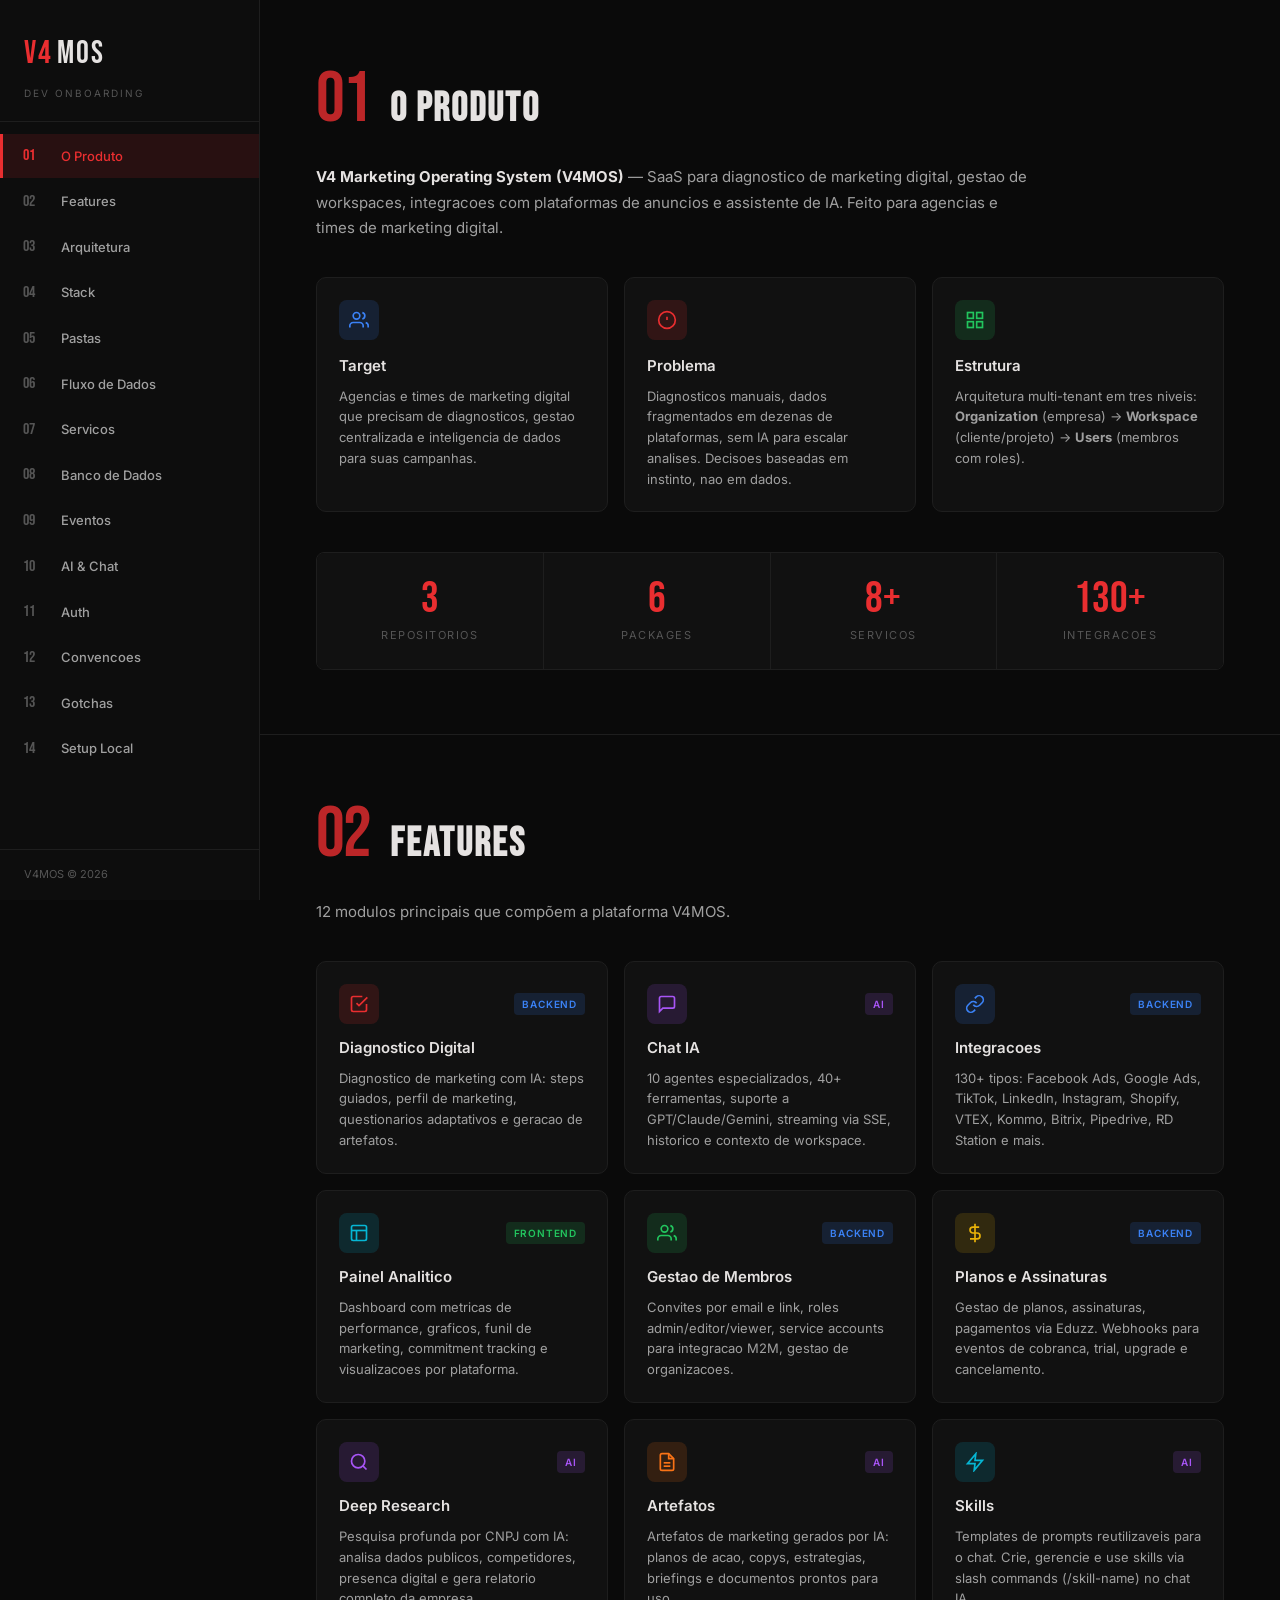
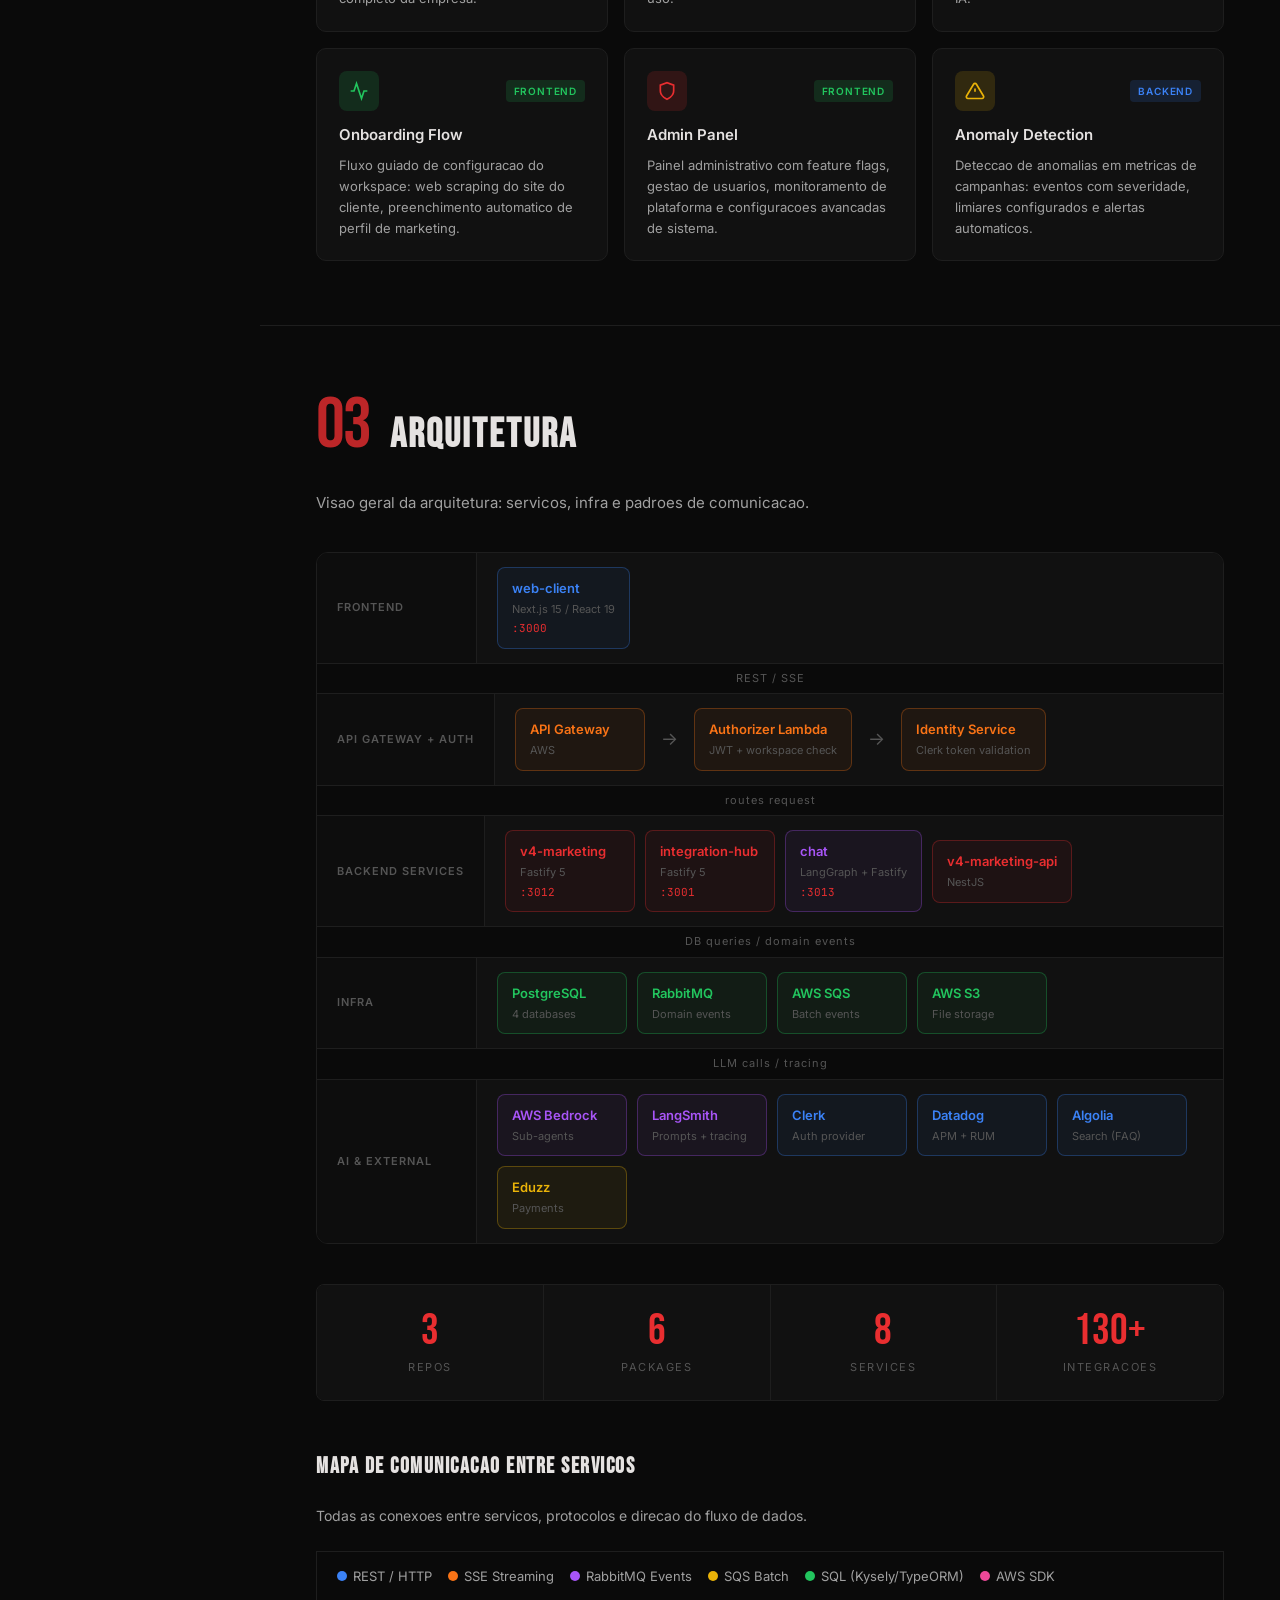
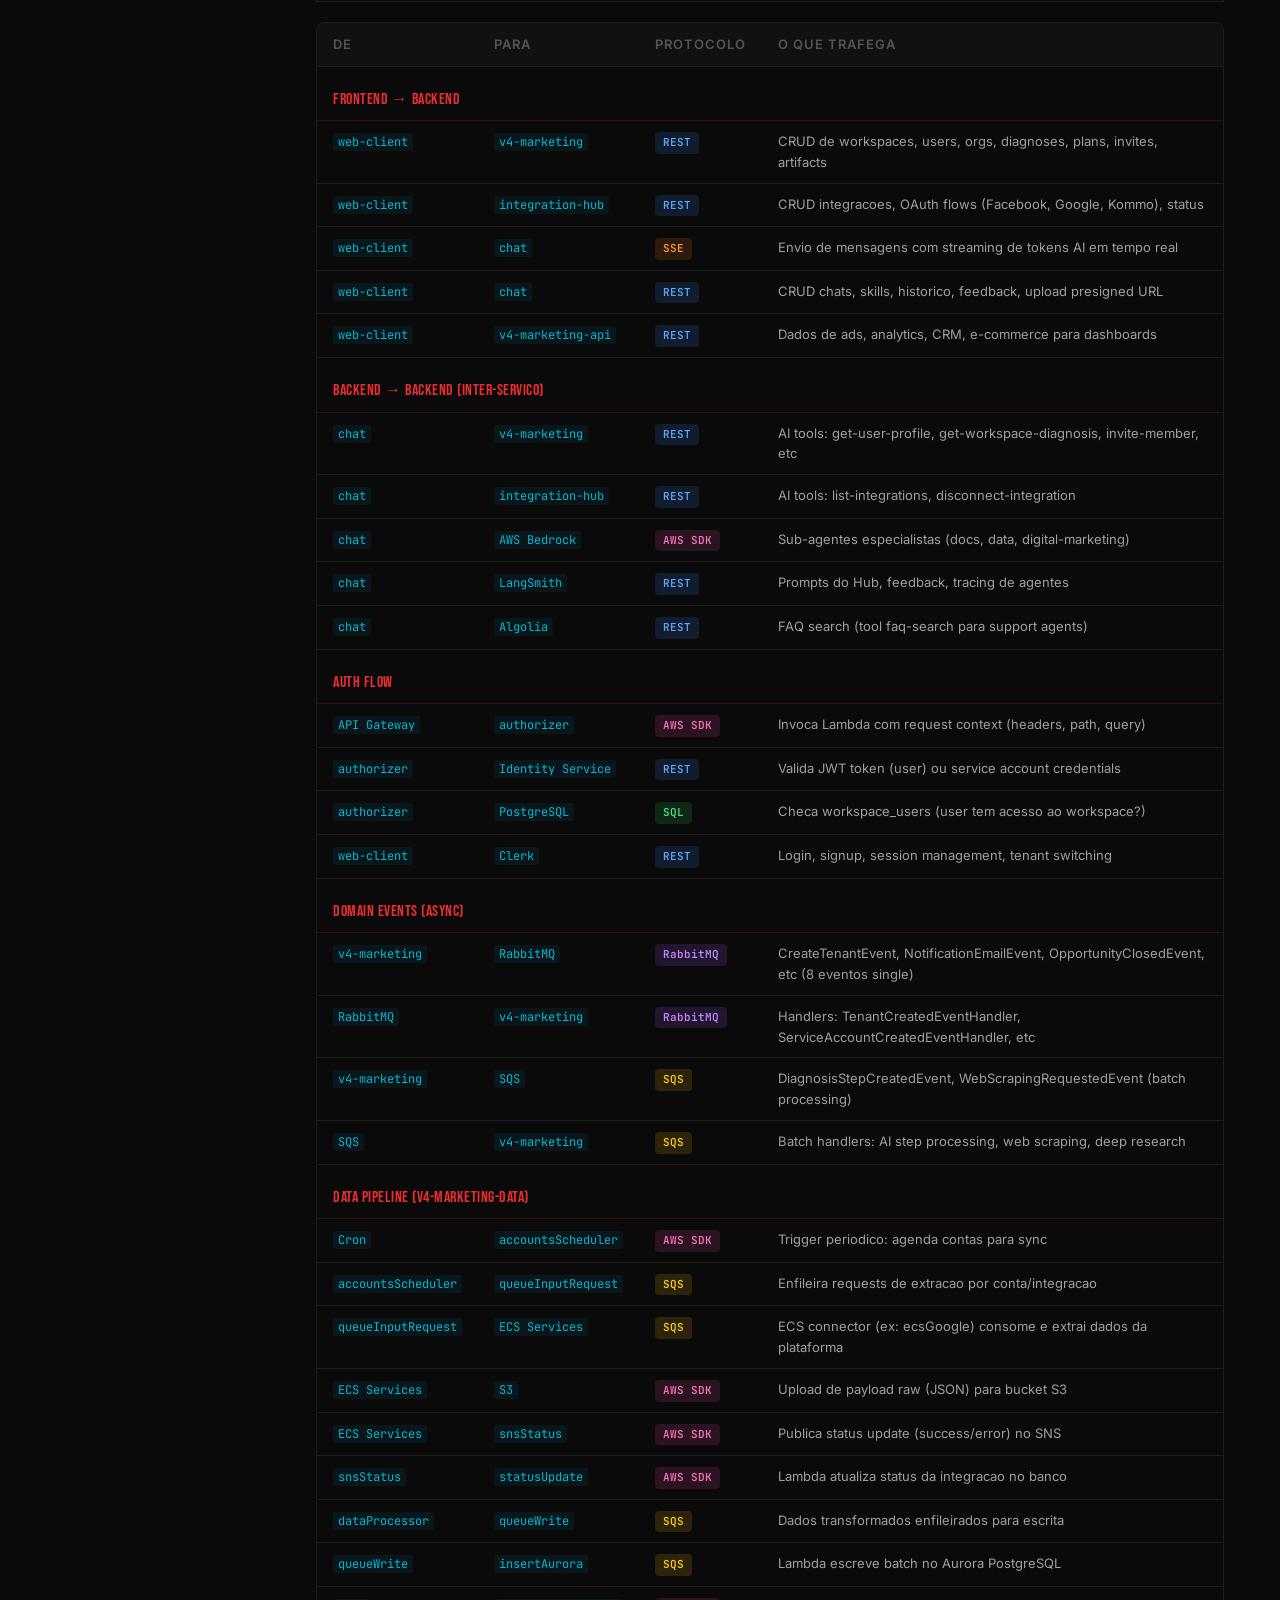
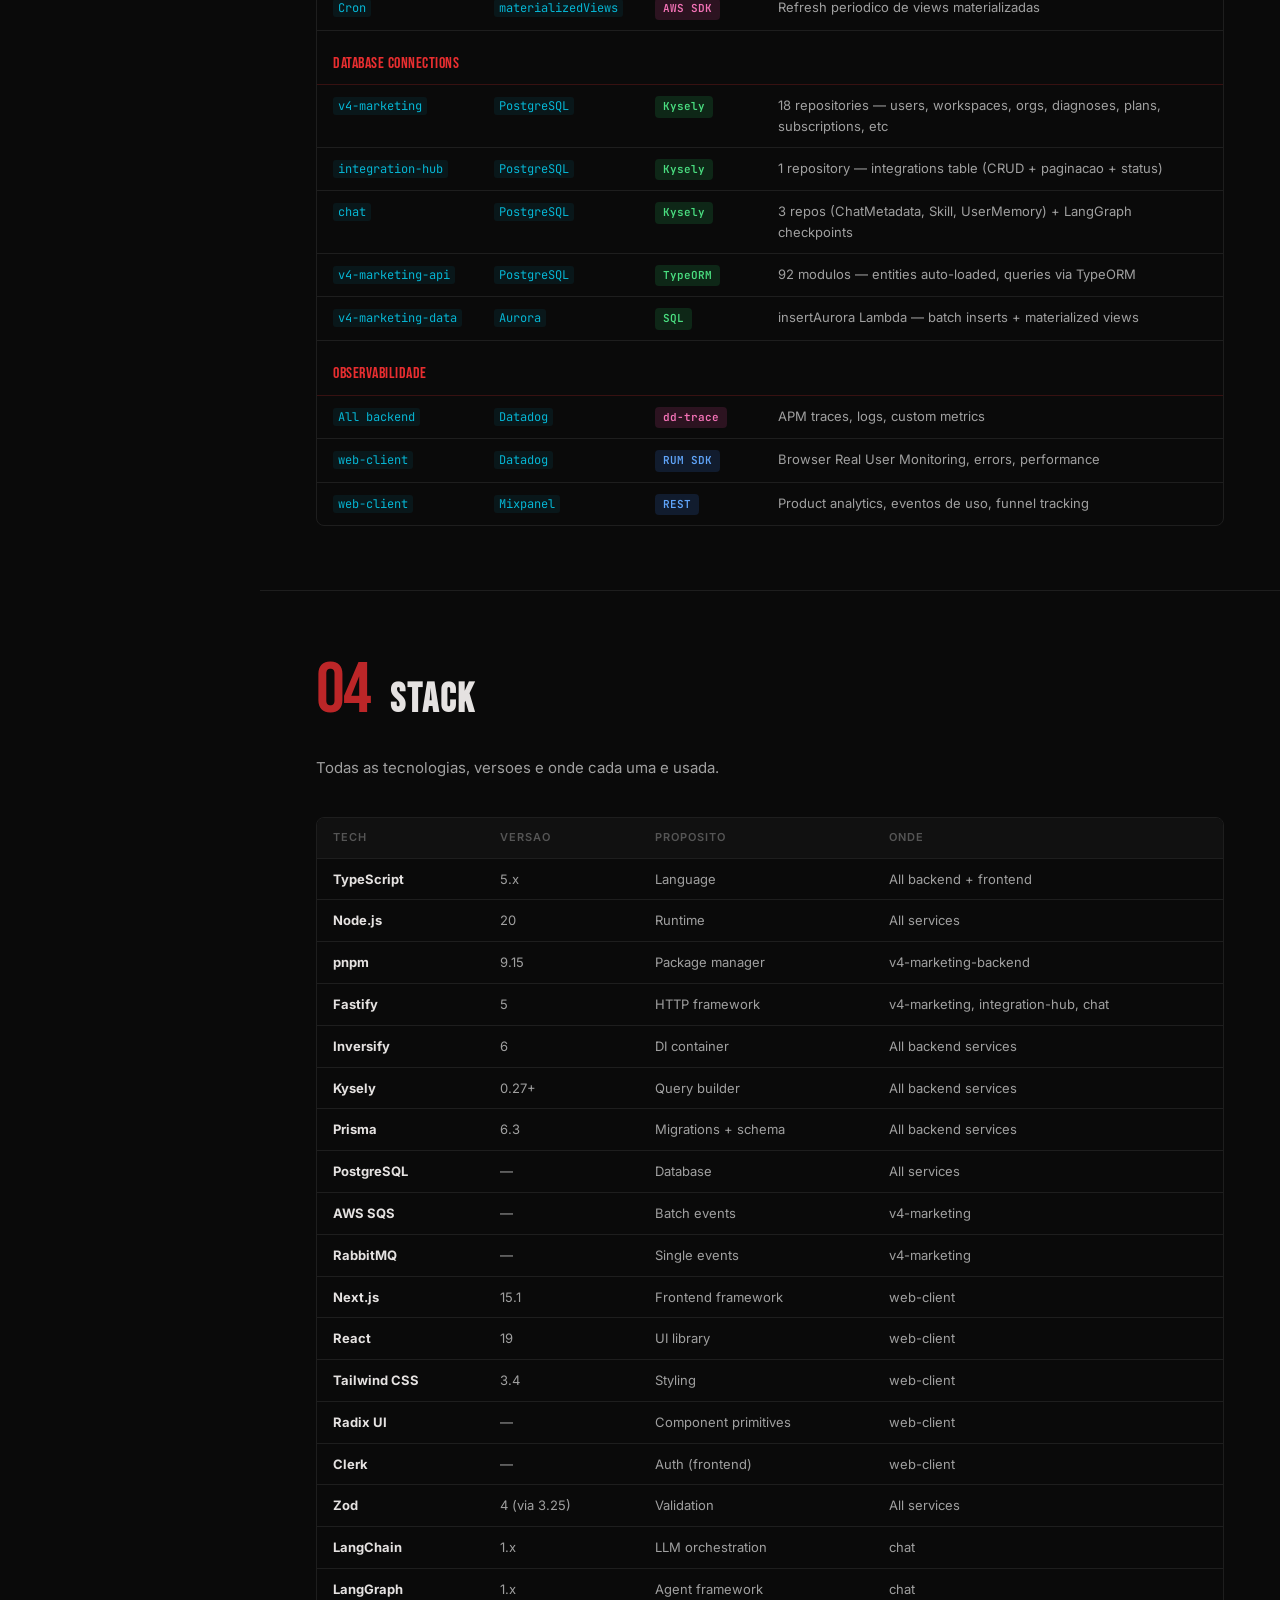
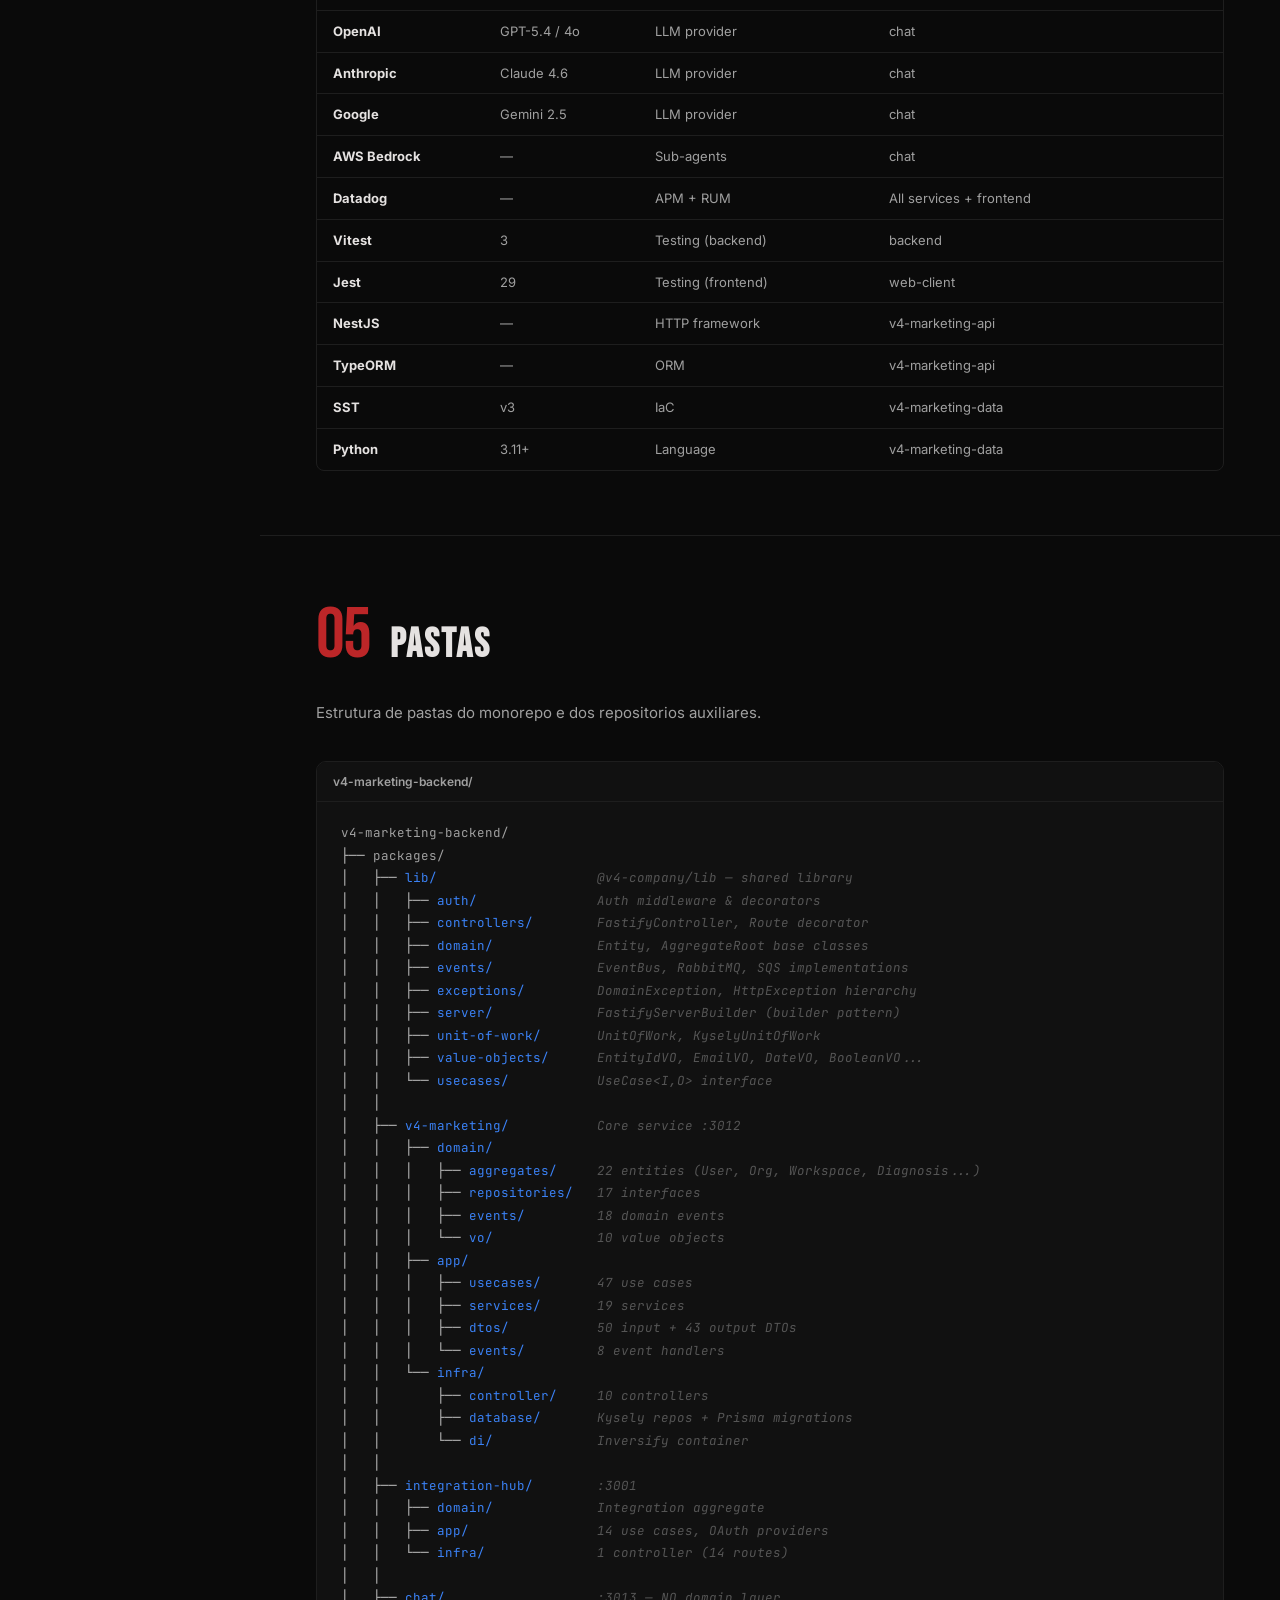
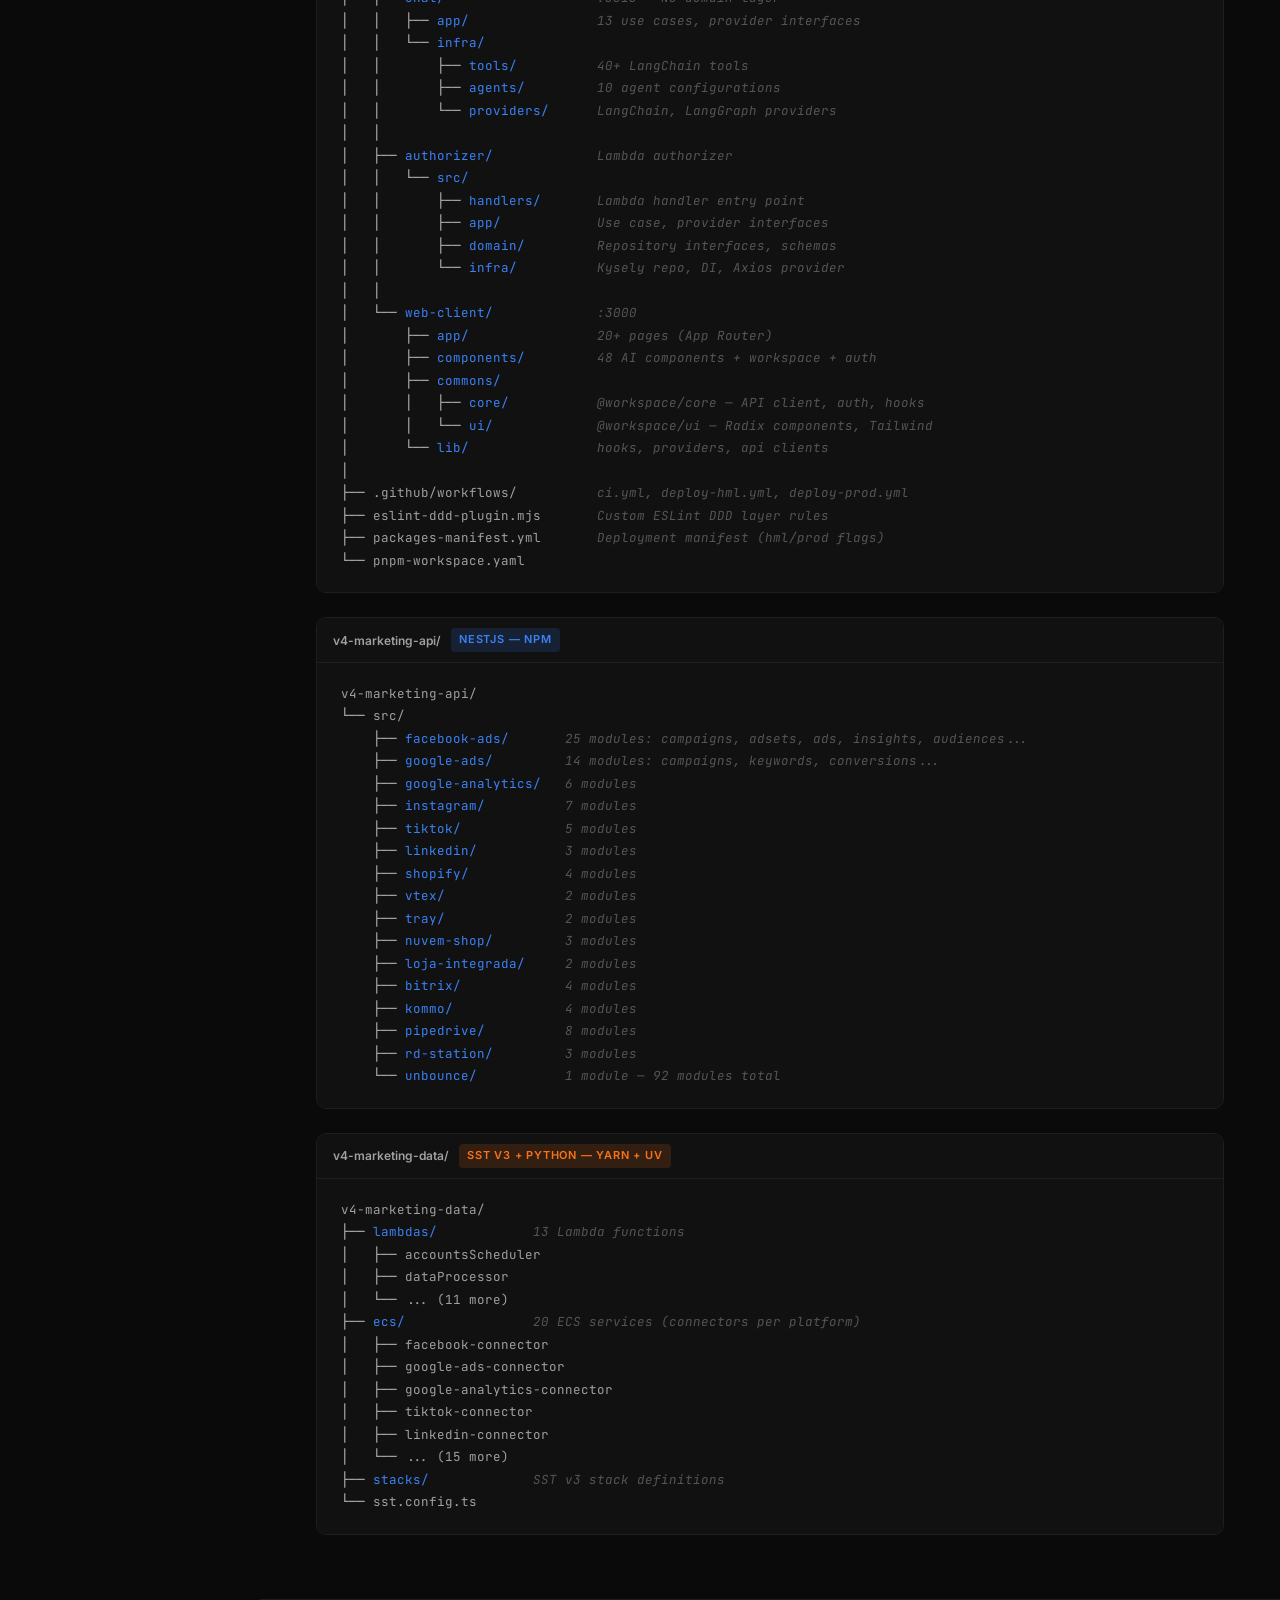
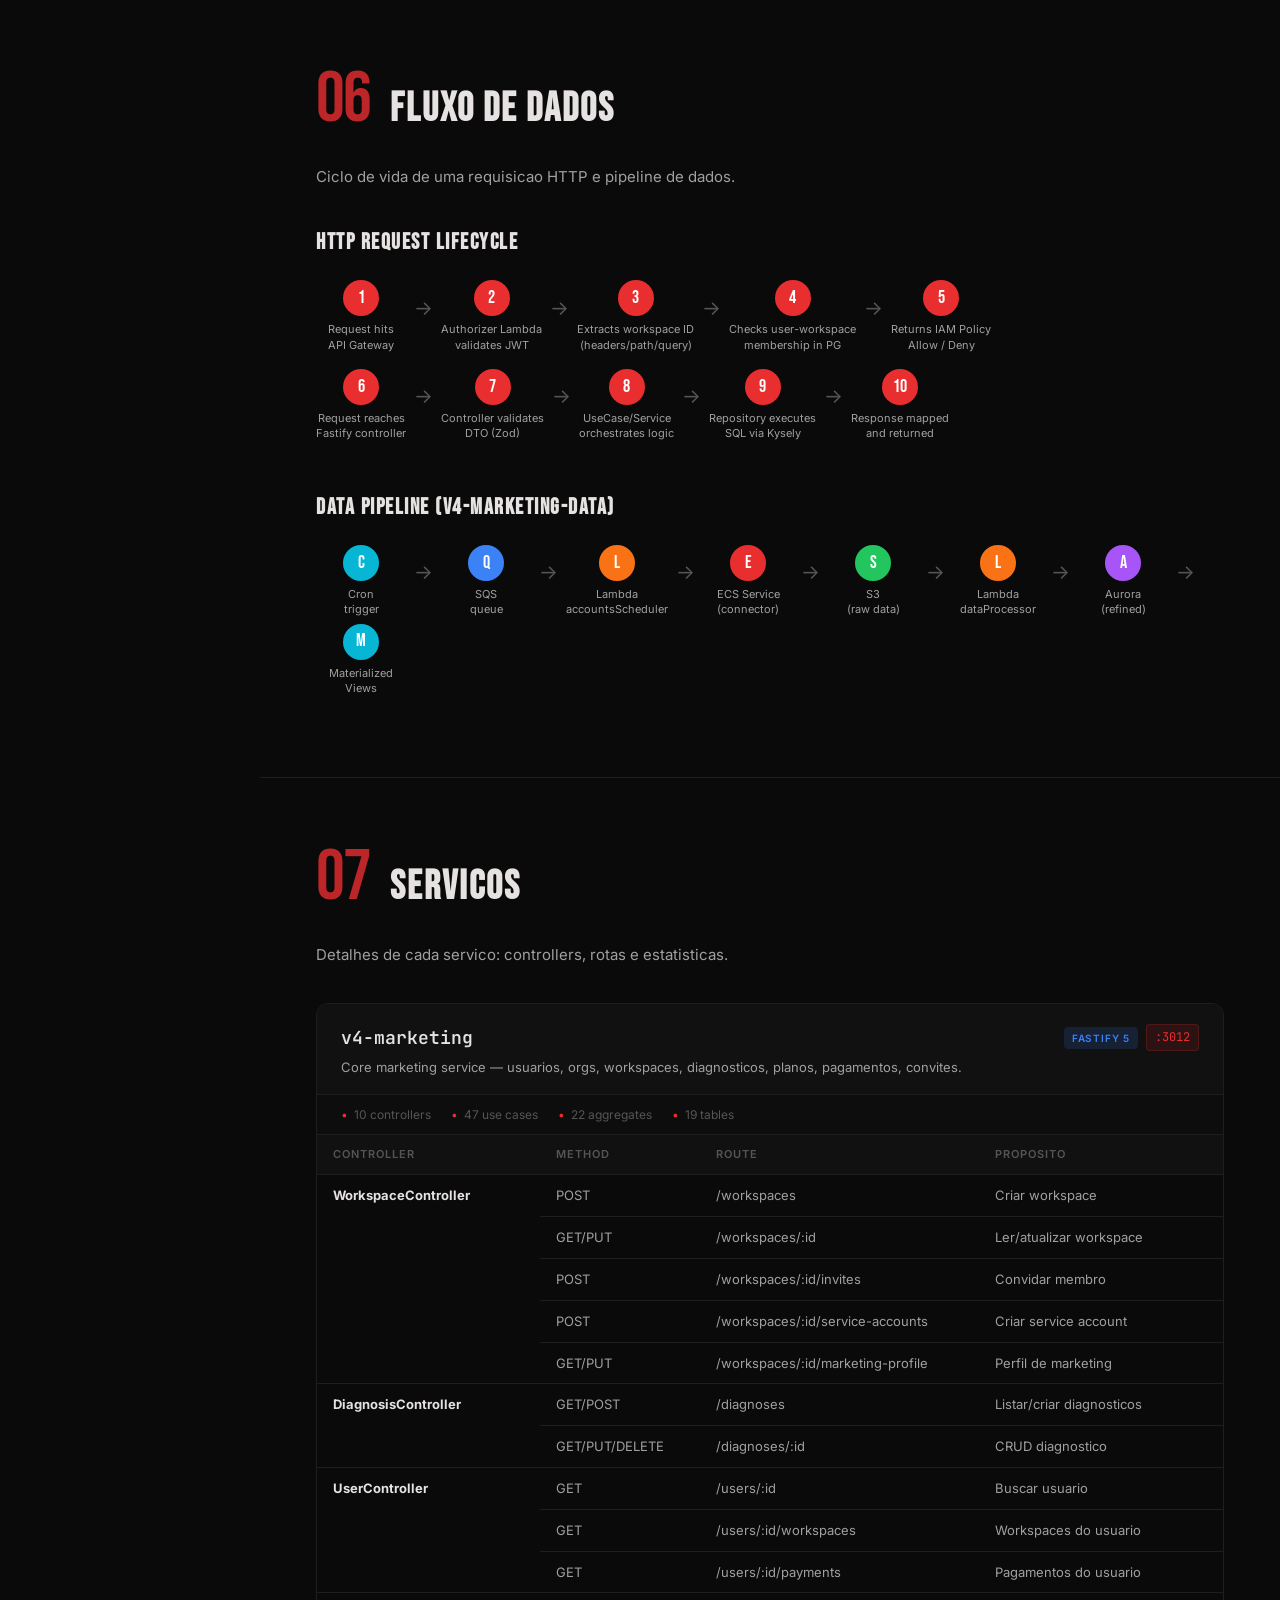
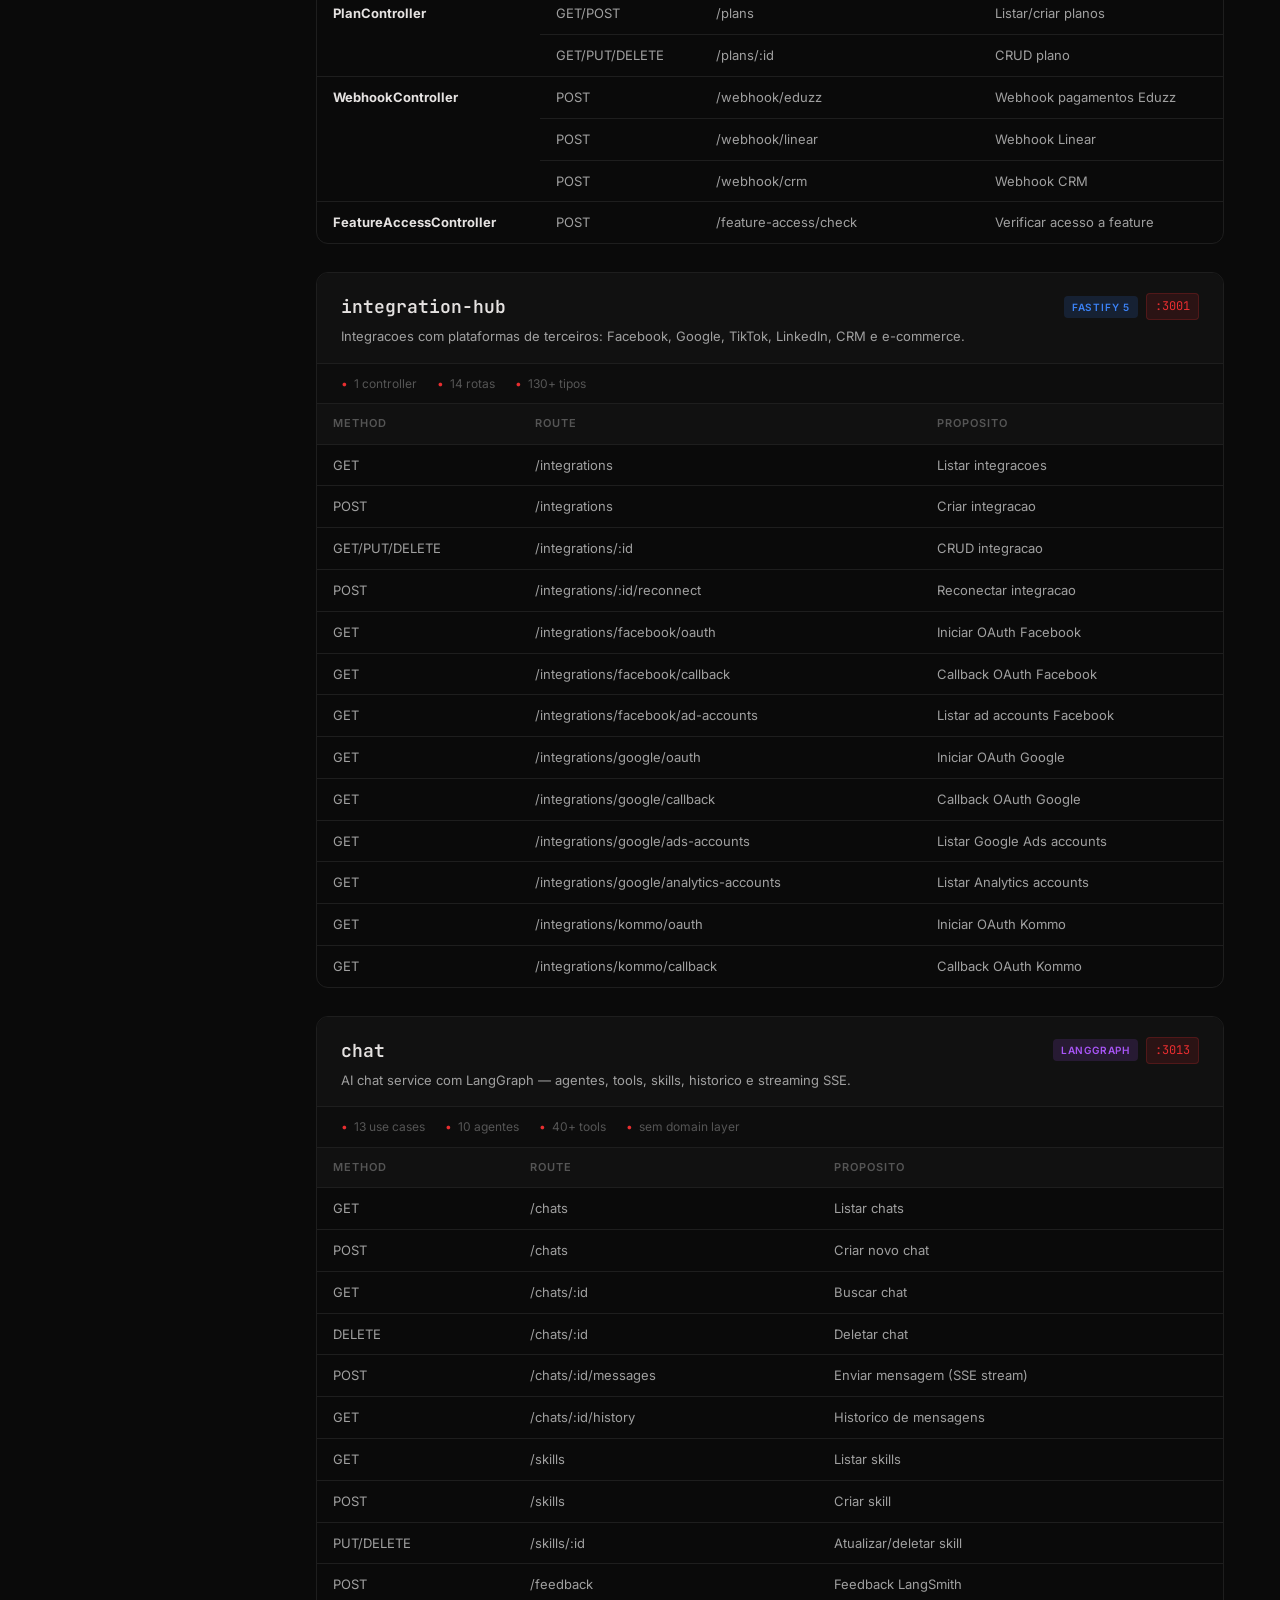
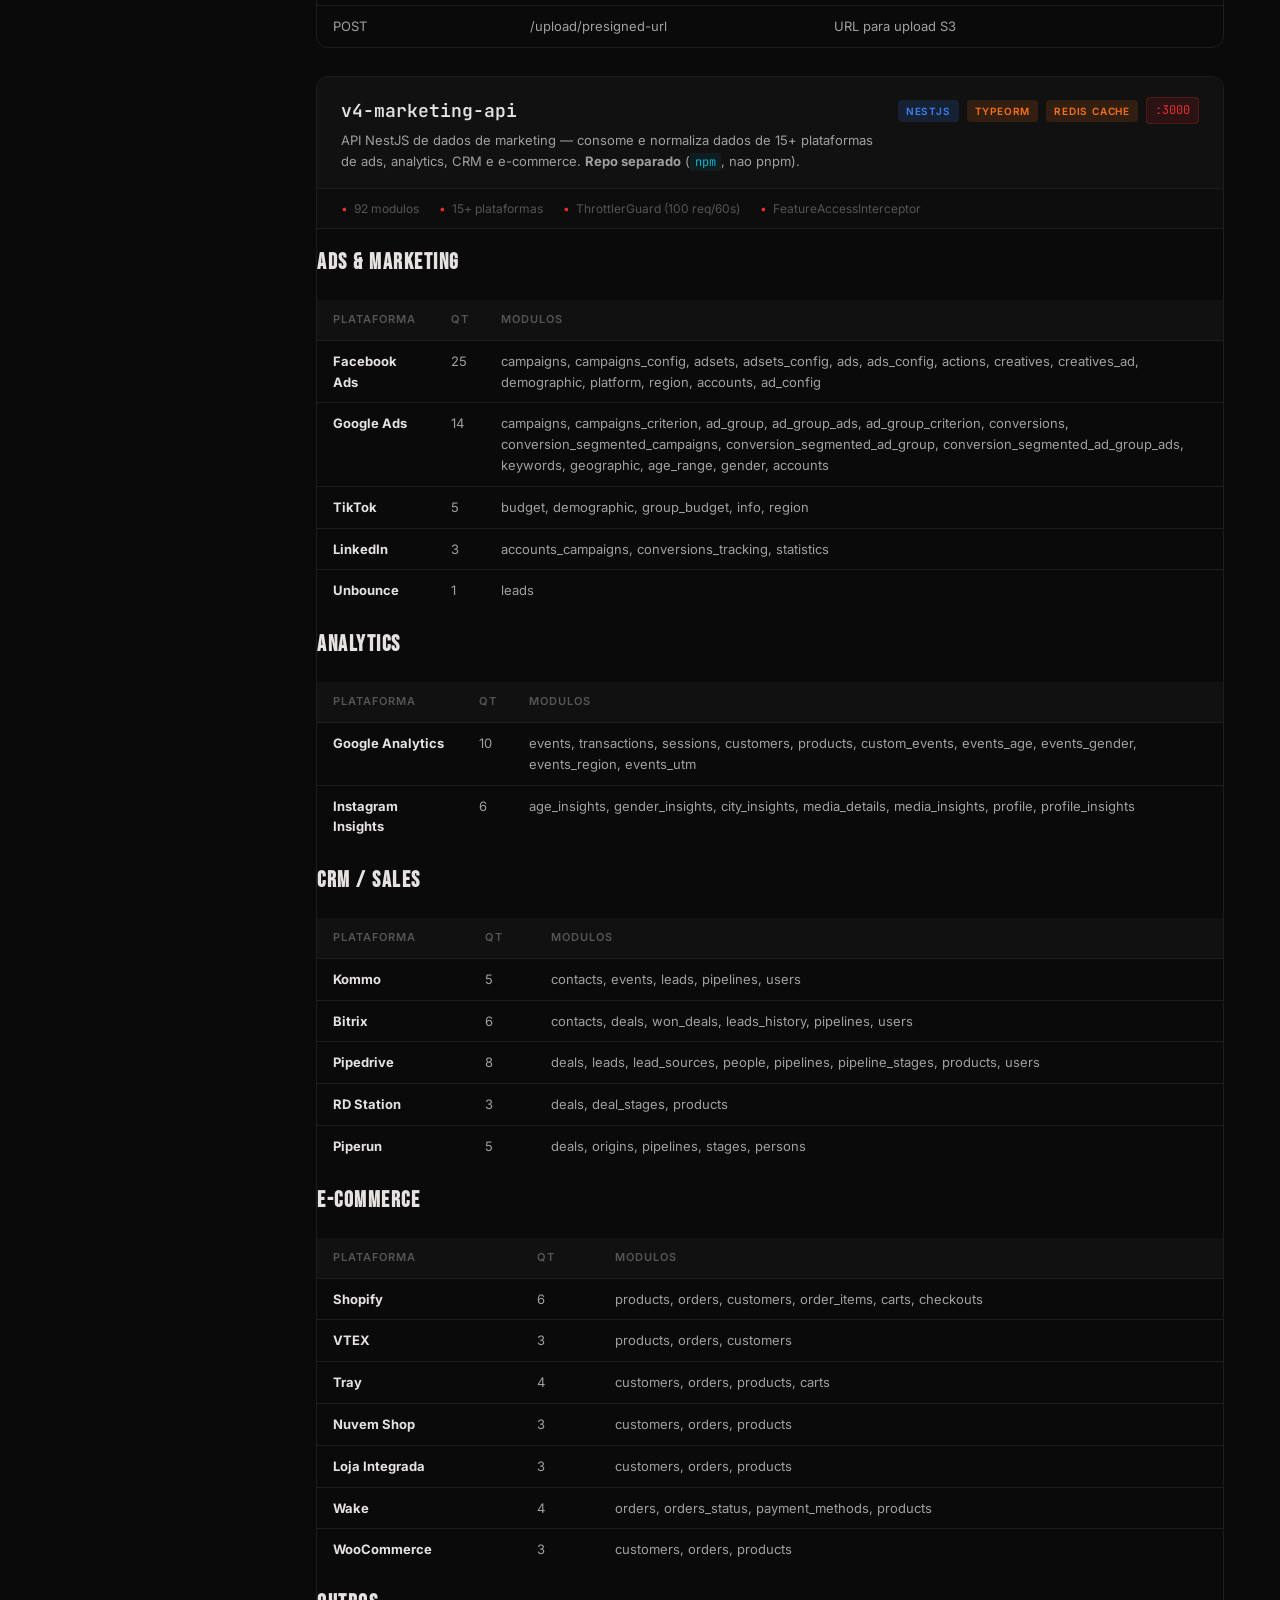
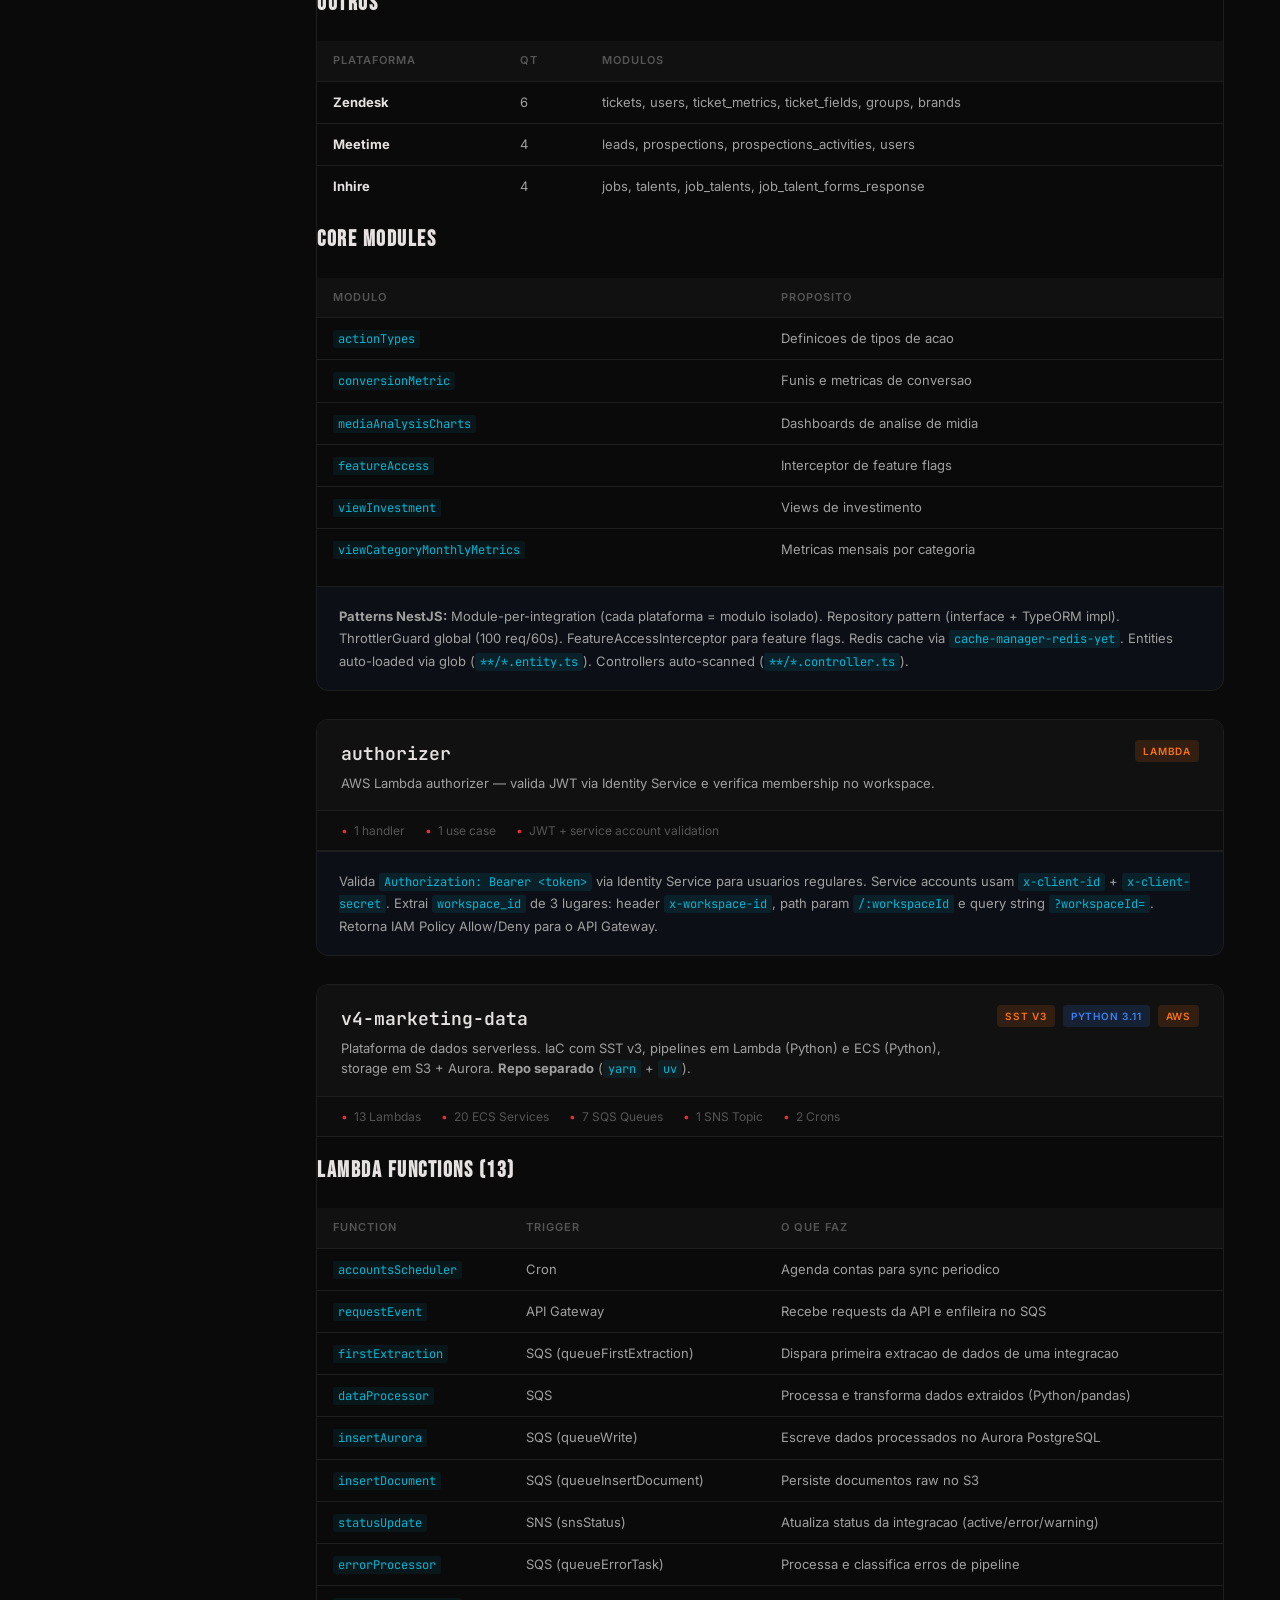
==== commit 87a1db05: "feat: deep-dive v4-marketing-api (92 modules), v4-marketing-data (13 lambdas, 20 ECS), communication" ====
--- a/site/index.html
+++ b/site/index.html
@@ -218,6 +218,81 @@
           <div class="stat"><span class="stat-num">6</span><span class="stat-label">Packages</span></div>
           <div class="stat"><span class="stat-num">8</span><span class="stat-label">Services</span></div>
           <div class="stat"><span class="stat-num">130+</span><span class="stat-label">Integracoes</span></div>
+        </div>
+
+        <!-- COMMUNICATION BOARD -->
+        <h2 class="subsection-title" style="margin-top:48px;">Mapa de Comunicacao entre Servicos</h2>
+        <p style="color:var(--text-secondary);margin-bottom:24px;">Todas as conexoes entre servicos, protocolos e direcao do fluxo de dados.</p>
+
+        <div class="comm-board">
+          <!-- Legend -->
+          <div class="comm-legend">
+            <span class="comm-legend-item"><span class="comm-dot" style="background:#3B82F6"></span> REST / HTTP</span>
+            <span class="comm-legend-item"><span class="comm-dot" style="background:#F97316"></span> SSE Streaming</span>
+            <span class="comm-legend-item"><span class="comm-dot" style="background:#A855F7"></span> RabbitMQ Events</span>
+            <span class="comm-legend-item"><span class="comm-dot" style="background:#EAB308"></span> SQS Batch</span>
+            <span class="comm-legend-item"><span class="comm-dot" style="background:#22C55E"></span> SQL (Kysely/TypeORM)</span>
+            <span class="comm-legend-item"><span class="comm-dot" style="background:#EC4899"></span> AWS SDK</span>
+          </div>
+
+          <!-- Communication Table -->
+          <div class="table-wrap">
+            <table class="comm-table">
+              <thead>
+                <tr><th>De</th><th>Para</th><th>Protocolo</th><th>O que trafega</th></tr>
+              </thead>
+              <tbody>
+                <tr class="comm-group-header"><td colspan="4">Frontend &rarr; Backend</td></tr>
+                <tr><td><code>web-client</code></td><td><code>v4-marketing</code></td><td><span class="comm-proto proto-rest">REST</span></td><td>CRUD de workspaces, users, orgs, diagnoses, plans, invites, artifacts</td></tr>
+                <tr><td><code>web-client</code></td><td><code>integration-hub</code></td><td><span class="comm-proto proto-rest">REST</span></td><td>CRUD integracoes, OAuth flows (Facebook, Google, Kommo), status</td></tr>
+                <tr><td><code>web-client</code></td><td><code>chat</code></td><td><span class="comm-proto proto-sse">SSE</span></td><td>Envio de mensagens com streaming de tokens AI em tempo real</td></tr>
+                <tr><td><code>web-client</code></td><td><code>chat</code></td><td><span class="comm-proto proto-rest">REST</span></td><td>CRUD chats, skills, historico, feedback, upload presigned URL</td></tr>
+                <tr><td><code>web-client</code></td><td><code>v4-marketing-api</code></td><td><span class="comm-proto proto-rest">REST</span></td><td>Dados de ads, analytics, CRM, e-commerce para dashboards</td></tr>
+
+                <tr class="comm-group-header"><td colspan="4">Backend &rarr; Backend (inter-servico)</td></tr>
+                <tr><td><code>chat</code></td><td><code>v4-marketing</code></td><td><span class="comm-proto proto-rest">REST</span></td><td>AI tools: get-user-profile, get-workspace-diagnosis, invite-member, etc</td></tr>
+                <tr><td><code>chat</code></td><td><code>integration-hub</code></td><td><span class="comm-proto proto-rest">REST</span></td><td>AI tools: list-integrations, disconnect-integration</td></tr>
+                <tr><td><code>chat</code></td><td><code>AWS Bedrock</code></td><td><span class="comm-proto proto-aws">AWS SDK</span></td><td>Sub-agentes especialistas (docs, data, digital-marketing)</td></tr>
+                <tr><td><code>chat</code></td><td><code>LangSmith</code></td><td><span class="comm-proto proto-rest">REST</span></td><td>Prompts do Hub, feedback, tracing de agentes</td></tr>
+                <tr><td><code>chat</code></td><td><code>Algolia</code></td><td><span class="comm-proto proto-rest">REST</span></td><td>FAQ search (tool faq-search para support agents)</td></tr>
+
+                <tr class="comm-group-header"><td colspan="4">Auth Flow</td></tr>
+                <tr><td><code>API Gateway</code></td><td><code>authorizer</code></td><td><span class="comm-proto proto-aws">AWS SDK</span></td><td>Invoca Lambda com request context (headers, path, query)</td></tr>
+                <tr><td><code>authorizer</code></td><td><code>Identity Service</code></td><td><span class="comm-proto proto-rest">REST</span></td><td>Valida JWT token (user) ou service account credentials</td></tr>
+                <tr><td><code>authorizer</code></td><td><code>PostgreSQL</code></td><td><span class="comm-proto proto-db">SQL</span></td><td>Checa workspace_users (user tem acesso ao workspace?)</td></tr>
+                <tr><td><code>web-client</code></td><td><code>Clerk</code></td><td><span class="comm-proto proto-rest">REST</span></td><td>Login, signup, session management, tenant switching</td></tr>
+
+                <tr class="comm-group-header"><td colspan="4">Domain Events (async)</td></tr>
+                <tr><td><code>v4-marketing</code></td><td><code>RabbitMQ</code></td><td><span class="comm-proto proto-rabbit">RabbitMQ</span></td><td>CreateTenantEvent, NotificationEmailEvent, OpportunityClosedEvent, etc (8 eventos single)</td></tr>
+                <tr><td><code>RabbitMQ</code></td><td><code>v4-marketing</code></td><td><span class="comm-proto proto-rabbit">RabbitMQ</span></td><td>Handlers: TenantCreatedEventHandler, ServiceAccountCreatedEventHandler, etc</td></tr>
+                <tr><td><code>v4-marketing</code></td><td><code>SQS</code></td><td><span class="comm-proto proto-sqs">SQS</span></td><td>DiagnosisStepCreatedEvent, WebScrapingRequestedEvent (batch processing)</td></tr>
+                <tr><td><code>SQS</code></td><td><code>v4-marketing</code></td><td><span class="comm-proto proto-sqs">SQS</span></td><td>Batch handlers: AI step processing, web scraping, deep research</td></tr>
+
+                <tr class="comm-group-header"><td colspan="4">Data Pipeline (v4-marketing-data)</td></tr>
+                <tr><td><code>Cron</code></td><td><code>accountsScheduler</code></td><td><span class="comm-proto proto-aws">AWS SDK</span></td><td>Trigger periodico: agenda contas para sync</td></tr>
+                <tr><td><code>accountsScheduler</code></td><td><code>queueInputRequest</code></td><td><span class="comm-proto proto-sqs">SQS</span></td><td>Enfileira requests de extracao por conta/integracao</td></tr>
+                <tr><td><code>queueInputRequest</code></td><td><code>ECS Services</code></td><td><span class="comm-proto proto-sqs">SQS</span></td><td>ECS connector (ex: ecsGoogle) consome e extrai dados da plataforma</td></tr>
+                <tr><td><code>ECS Services</code></td><td><code>S3</code></td><td><span class="comm-proto proto-aws">AWS SDK</span></td><td>Upload de payload raw (JSON) para bucket S3</td></tr>
+                <tr><td><code>ECS Services</code></td><td><code>snsStatus</code></td><td><span class="comm-proto proto-aws">AWS SDK</span></td><td>Publica status update (success/error) no SNS</td></tr>
+                <tr><td><code>snsStatus</code></td><td><code>statusUpdate</code></td><td><span class="comm-proto proto-aws">AWS SDK</span></td><td>Lambda atualiza status da integracao no banco</td></tr>
+                <tr><td><code>dataProcessor</code></td><td><code>queueWrite</code></td><td><span class="comm-proto proto-sqs">SQS</span></td><td>Dados transformados enfileirados para escrita</td></tr>
+                <tr><td><code>queueWrite</code></td><td><code>insertAurora</code></td><td><span class="comm-proto proto-sqs">SQS</span></td><td>Lambda escreve batch no Aurora PostgreSQL</td></tr>
+                <tr><td><code>Cron</code></td><td><code>materializedViews</code></td><td><span class="comm-proto proto-aws">AWS SDK</span></td><td>Refresh periodico de views materializadas</td></tr>
+
+                <tr class="comm-group-header"><td colspan="4">Database Connections</td></tr>
+                <tr><td><code>v4-marketing</code></td><td><code>PostgreSQL</code></td><td><span class="comm-proto proto-db">Kysely</span></td><td>18 repositories — users, workspaces, orgs, diagnoses, plans, subscriptions, etc</td></tr>
+                <tr><td><code>integration-hub</code></td><td><code>PostgreSQL</code></td><td><span class="comm-proto proto-db">Kysely</span></td><td>1 repository — integrations table (CRUD + paginacao + status)</td></tr>
+                <tr><td><code>chat</code></td><td><code>PostgreSQL</code></td><td><span class="comm-proto proto-db">Kysely</span></td><td>3 repos (ChatMetadata, Skill, UserMemory) + LangGraph checkpoints</td></tr>
+                <tr><td><code>v4-marketing-api</code></td><td><code>PostgreSQL</code></td><td><span class="comm-proto proto-db">TypeORM</span></td><td>92 modulos — entities auto-loaded, queries via TypeORM</td></tr>
+                <tr><td><code>v4-marketing-data</code></td><td><code>Aurora</code></td><td><span class="comm-proto proto-db">SQL</span></td><td>insertAurora Lambda — batch inserts + materialized views</td></tr>
+
+                <tr class="comm-group-header"><td colspan="4">Observabilidade</td></tr>
+                <tr><td><code>All backend</code></td><td><code>Datadog</code></td><td><span class="comm-proto proto-aws">dd-trace</span></td><td>APM traces, logs, custom metrics</td></tr>
+                <tr><td><code>web-client</code></td><td><code>Datadog</code></td><td><span class="comm-proto proto-rest">RUM SDK</span></td><td>Browser Real User Monitoring, errors, performance</td></tr>
+                <tr><td><code>web-client</code></td><td><code>Mixpanel</code></td><td><span class="comm-proto proto-rest">REST</span></td><td>Product analytics, eventos de uso, funnel tracking</td></tr>
+              </tbody>
+            </table>
+          </div>
         </div>
       </section>
 
@@ -526,32 +601,95 @@
 
         <div class="service-card">
           <div class="service-header">
-            <div><h2 class="service-name">v4-marketing-api</h2><p class="service-desc">API de dados de plataformas — dados brutos/processados para o painel analitico.</p></div>
-            <div class="service-meta"><span class="tag backend">NestJS</span><span class="tag infra">TypeORM</span></div>
-          </div>
-          <div class="service-stats"><span>92 modulos</span><span>15+ plataformas</span><span>repo separado (npm)</span></div>
+            <div><h2 class="service-name">v4-marketing-api</h2><p class="service-desc">API NestJS de dados de marketing — consome e normaliza dados de 15+ plataformas de ads, analytics, CRM e e-commerce. <strong>Repo separado</strong> (<code>npm</code>, nao pnpm).</p></div>
+            <div class="service-meta"><span class="tag backend">NestJS</span><span class="tag infra">TypeORM</span><span class="tag infra">Redis Cache</span><span class="port-badge">:3000</span></div>
+          </div>
+          <div class="service-stats"><span>92 modulos</span><span>15+ plataformas</span><span>ThrottlerGuard (100 req/60s)</span><span>FeatureAccessInterceptor</span></div>
+
+          <h3 class="subsection-title" style="margin-top:16px;">Ads &amp; Marketing</h3>
           <div class="table-wrap">
             <table>
-              <thead><tr><th>Plataforma</th><th>Modulos</th></tr></thead>
+              <thead><tr><th>Plataforma</th><th>Qt</th><th>Modulos</th></tr></thead>
               <tbody>
-                <tr><td>Facebook Ads</td><td>25 (campaigns, adsets, ads, insights, audiences, creatives...)</td></tr>
-                <tr><td>Google Ads</td><td>14 (campaigns, keywords, conversions, smart bidding...)</td></tr>
-                <tr><td>Google Analytics</td><td>6 (sessions, events, conversions, attribution...)</td></tr>
-                <tr><td>Instagram</td><td>7 (posts, stories, reels, insights, audience...)</td></tr>
-                <tr><td>TikTok</td><td>5 (campaigns, ads, insights, creatives, audience)</td></tr>
-                <tr><td>LinkedIn</td><td>3 (campaigns, insights, audience)</td></tr>
-                <tr><td>Shopify</td><td>4 (orders, products, customers, analytics)</td></tr>
-                <tr><td>VTEX</td><td>2 (orders, products)</td></tr>
-                <tr><td>Tray</td><td>2 (orders, products)</td></tr>
-                <tr><td>Nuvem Shop</td><td>3 (orders, products, customers)</td></tr>
-                <tr><td>Loja Integrada</td><td>2 (orders, products)</td></tr>
-                <tr><td>Bitrix</td><td>4 (leads, deals, contacts, activities)</td></tr>
-                <tr><td>Kommo</td><td>4 (leads, contacts, pipeline, activities)</td></tr>
-                <tr><td>Pipedrive</td><td>8 (deals, contacts, orgs, activities, notes, products, goals, stages)</td></tr>
-                <tr><td>RD Station</td><td>3 (leads, conversions, funnel)</td></tr>
-                <tr><td>Unbounce</td><td>1 (leads)</td></tr>
+                <tr><td><strong>Facebook Ads</strong></td><td>25</td><td>campaigns, campaigns_config, adsets, adsets_config, ads, ads_config, actions, creatives, creatives_ad, demographic, platform, region, accounts, ad_config</td></tr>
+                <tr><td><strong>Google Ads</strong></td><td>14</td><td>campaigns, campaigns_criterion, ad_group, ad_group_ads, ad_group_criterion, conversions, conversion_segmented_campaigns, conversion_segmented_ad_group, conversion_segmented_ad_group_ads, keywords, geographic, age_range, gender, accounts</td></tr>
+                <tr><td><strong>TikTok</strong></td><td>5</td><td>budget, demographic, group_budget, info, region</td></tr>
+                <tr><td><strong>LinkedIn</strong></td><td>3</td><td>accounts_campaigns, conversions_tracking, statistics</td></tr>
+                <tr><td><strong>Unbounce</strong></td><td>1</td><td>leads</td></tr>
               </tbody>
             </table>
+          </div>
+
+          <h3 class="subsection-title" style="margin-top:16px;">Analytics</h3>
+          <div class="table-wrap">
+            <table>
+              <thead><tr><th>Plataforma</th><th>Qt</th><th>Modulos</th></tr></thead>
+              <tbody>
+                <tr><td><strong>Google Analytics</strong></td><td>10</td><td>events, transactions, sessions, customers, products, custom_events, events_age, events_gender, events_region, events_utm</td></tr>
+                <tr><td><strong>Instagram Insights</strong></td><td>6</td><td>age_insights, gender_insights, city_insights, media_details, media_insights, profile, profile_insights</td></tr>
+              </tbody>
+            </table>
+          </div>
+
+          <h3 class="subsection-title" style="margin-top:16px;">CRM / Sales</h3>
+          <div class="table-wrap">
+            <table>
+              <thead><tr><th>Plataforma</th><th>Qt</th><th>Modulos</th></tr></thead>
+              <tbody>
+                <tr><td><strong>Kommo</strong></td><td>5</td><td>contacts, events, leads, pipelines, users</td></tr>
+                <tr><td><strong>Bitrix</strong></td><td>6</td><td>contacts, deals, won_deals, leads_history, pipelines, users</td></tr>
+                <tr><td><strong>Pipedrive</strong></td><td>8</td><td>deals, leads, lead_sources, people, pipelines, pipeline_stages, products, users</td></tr>
+                <tr><td><strong>RD Station</strong></td><td>3</td><td>deals, deal_stages, products</td></tr>
+                <tr><td><strong>Piperun</strong></td><td>5</td><td>deals, origins, pipelines, stages, persons</td></tr>
+              </tbody>
+            </table>
+          </div>
+
+          <h3 class="subsection-title" style="margin-top:16px;">E-Commerce</h3>
+          <div class="table-wrap">
+            <table>
+              <thead><tr><th>Plataforma</th><th>Qt</th><th>Modulos</th></tr></thead>
+              <tbody>
+                <tr><td><strong>Shopify</strong></td><td>6</td><td>products, orders, customers, order_items, carts, checkouts</td></tr>
+                <tr><td><strong>VTEX</strong></td><td>3</td><td>products, orders, customers</td></tr>
+                <tr><td><strong>Tray</strong></td><td>4</td><td>customers, orders, products, carts</td></tr>
+                <tr><td><strong>Nuvem Shop</strong></td><td>3</td><td>customers, orders, products</td></tr>
+                <tr><td><strong>Loja Integrada</strong></td><td>3</td><td>customers, orders, products</td></tr>
+                <tr><td><strong>Wake</strong></td><td>4</td><td>orders, orders_status, payment_methods, products</td></tr>
+                <tr><td><strong>WooCommerce</strong></td><td>3</td><td>customers, orders, products</td></tr>
+              </tbody>
+            </table>
+          </div>
+
+          <h3 class="subsection-title" style="margin-top:16px;">Outros</h3>
+          <div class="table-wrap">
+            <table>
+              <thead><tr><th>Plataforma</th><th>Qt</th><th>Modulos</th></tr></thead>
+              <tbody>
+                <tr><td><strong>Zendesk</strong></td><td>6</td><td>tickets, users, ticket_metrics, ticket_fields, groups, brands</td></tr>
+                <tr><td><strong>Meetime</strong></td><td>4</td><td>leads, prospections, prospections_activities, users</td></tr>
+                <tr><td><strong>Inhire</strong></td><td>4</td><td>jobs, talents, job_talents, job_talent_forms_response</td></tr>
+              </tbody>
+            </table>
+          </div>
+
+          <h3 class="subsection-title" style="margin-top:16px;">Core Modules</h3>
+          <div class="table-wrap">
+            <table>
+              <thead><tr><th>Modulo</th><th>Proposito</th></tr></thead>
+              <tbody>
+                <tr><td><code>actionTypes</code></td><td>Definicoes de tipos de acao</td></tr>
+                <tr><td><code>conversionMetric</code></td><td>Funis e metricas de conversao</td></tr>
+                <tr><td><code>mediaAnalysisCharts</code></td><td>Dashboards de analise de midia</td></tr>
+                <tr><td><code>featureAccess</code></td><td>Interceptor de feature flags</td></tr>
+                <tr><td><code>viewInvestment</code></td><td>Views de investimento</td></tr>
+                <tr><td><code>viewCategoryMonthlyMetrics</code></td><td>Metricas mensais por categoria</td></tr>
+              </tbody>
+            </table>
+          </div>
+
+          <div class="info-box" style="margin-top:16px">
+            <p><strong>Patterns NestJS:</strong> Module-per-integration (cada plataforma = modulo isolado). Repository pattern (interface + TypeORM impl). ThrottlerGuard global (100 req/60s). FeatureAccessInterceptor para feature flags. Redis cache via <code>cache-manager-redis-yet</code>. Entities auto-loaded via glob (<code>**/*.entity.ts</code>). Controllers auto-scanned (<code>**/*.controller.ts</code>).</p>
           </div>
         </div>
 
@@ -563,6 +701,89 @@
           <div class="service-stats"><span>1 handler</span><span>1 use case</span><span>JWT + service account validation</span></div>
           <div class="info-box">
             <p>Valida <code>Authorization: Bearer &lt;token&gt;</code> via Identity Service para usuarios regulares. Service accounts usam <code>x-client-id</code> + <code>x-client-secret</code>. Extrai <code>workspace_id</code> de 3 lugares: header <code>x-workspace-id</code>, path param <code>/:workspaceId</code> e query string <code>?workspaceId=</code>. Retorna IAM Policy Allow/Deny para o API Gateway.</p>
+          </div>
+        </div>
+
+        <!-- v4-marketing-data deep dive -->
+        <div class="service-card">
+          <div class="service-header">
+            <div><h2 class="service-name">v4-marketing-data</h2><p class="service-desc">Plataforma de dados serverless. IaC com SST v3, pipelines em Lambda (Python) e ECS (Python), storage em S3 + Aurora. <strong>Repo separado</strong> (<code>yarn</code> + <code>uv</code>).</p></div>
+            <div class="service-meta"><span class="tag infra">SST v3</span><span class="tag backend">Python 3.11</span><span class="tag infra">AWS</span></div>
+          </div>
+          <div class="service-stats"><span>13 Lambdas</span><span>20 ECS Services</span><span>7 SQS Queues</span><span>1 SNS Topic</span><span>2 Crons</span></div>
+
+          <h3 class="subsection-title" style="margin-top:16px;">Lambda Functions (13)</h3>
+          <div class="table-wrap">
+            <table>
+              <thead><tr><th>Function</th><th>Trigger</th><th>O que faz</th></tr></thead>
+              <tbody>
+                <tr><td><code>accountsScheduler</code></td><td>Cron</td><td>Agenda contas para sync periodico</td></tr>
+                <tr><td><code>requestEvent</code></td><td>API Gateway</td><td>Recebe requests da API e enfileira no SQS</td></tr>
+                <tr><td><code>firstExtraction</code></td><td>SQS (queueFirstExtraction)</td><td>Dispara primeira extracao de dados de uma integracao</td></tr>
+                <tr><td><code>dataProcessor</code></td><td>SQS</td><td>Processa e transforma dados extraidos (Python/pandas)</td></tr>
+                <tr><td><code>insertAurora</code></td><td>SQS (queueWrite)</td><td>Escreve dados processados no Aurora PostgreSQL</td></tr>
+                <tr><td><code>insertDocument</code></td><td>SQS (queueInsertDocument)</td><td>Persiste documentos raw no S3</td></tr>
+                <tr><td><code>statusUpdate</code></td><td>SNS (snsStatus)</td><td>Atualiza status da integracao (active/error/warning)</td></tr>
+                <tr><td><code>errorProcessor</code></td><td>SQS (queueErrorTask)</td><td>Processa e classifica erros de pipeline</td></tr>
+                <tr><td><code>errorNotification</code></td><td>SQS (queueErrorNotification)</td><td>Envia notificacao de erro para o usuario</td></tr>
+                <tr><td><code>materializedViews</code></td><td>Cron</td><td>Refresh periodico de materialized views no Aurora</td></tr>
+                <tr><td><code>workerPipeline</code></td><td>Step Function</td><td>Gerencia workers do pipeline de escrita</td></tr>
+                <tr><td><code>writePipeline</code></td><td>Step Function</td><td>Coordena escrita batch no Aurora</td></tr>
+                <tr><td><code>interface</code></td><td>API Gateway</td><td>Endpoint da API de dados (interface publica)</td></tr>
+              </tbody>
+            </table>
+          </div>
+
+          <h3 class="subsection-title" style="margin-top:16px;">ECS Services — Connectors (20)</h3>
+          <p style="color:var(--text-secondary);margin-bottom:12px;font-size:14px;">Cada ECS service e um container Python que extrai dados de uma plataforma especifica via API. Recebe tarefas do SQS, faz requests paginados, salva raw no S3 e notifica status via SNS.</p>
+          <div class="table-wrap">
+            <table>
+              <thead><tr><th>Categoria</th><th>ECS Services</th></tr></thead>
+              <tbody>
+                <tr><td><strong>Ads</strong></td><td><code>ecsGoogle</code> (Google Ads), <code>ecsTiktok</code>, <code>ecsLinkedin</code></td></tr>
+                <tr><td><strong>Analytics</strong></td><td><code>ecsGoogleAnalytics</code> (GA4 via google-analytics-data SDK), <code>ecsInstagram</code></td></tr>
+                <tr><td><strong>CRM</strong></td><td><code>ecsKommo</code>, <code>ecsPipedrive</code>, <code>ecsPiperun</code>, <code>ecsRdStation</code>, <code>ecsMeetime</code></td></tr>
+                <tr><td><strong>E-Commerce</strong></td><td><code>ecsShopify</code>, <code>ecsVtex</code>, <code>ecsTray</code>, <code>ecsNuvemShop</code>, <code>ecsWoocommerce</code>, <code>ecsWake</code></td></tr>
+                <tr><td><strong>Outros</strong></td><td><code>ecsUnbounce</code>, <code>ecsZendesk</code>, <code>ecsInhire</code></td></tr>
+                <tr><td><strong>Default</strong></td><td><code>ecsDefaultRequest</code> (fallback generico para plataformas sem connector dedicado)</td></tr>
+              </tbody>
+            </table>
+          </div>
+
+          <h3 class="subsection-title" style="margin-top:16px;">Messaging (SQS Queues + SNS)</h3>
+          <div class="table-wrap">
+            <table>
+              <thead><tr><th>Queue / Topic</th><th>Tipo</th><th>Proposito</th></tr></thead>
+              <tbody>
+                <tr><td><code>queueInputRequest</code></td><td>SQS</td><td>Fila de entrada — requests da API</td></tr>
+                <tr><td><code>queueFirstExtraction</code></td><td>SQS</td><td>Fila de primeira extracao</td></tr>
+                <tr><td><code>queueInsertDocument</code></td><td>SQS</td><td>Fila de insercao de docs no S3</td></tr>
+                <tr><td><code>queueWrite</code></td><td>SQS</td><td>Fila de escrita no Aurora</td></tr>
+                <tr><td><code>queueErrorTask</code></td><td>SQS</td><td>Fila de erros de pipeline</td></tr>
+                <tr><td><code>queueErrorNotification</code></td><td>SQS</td><td>Fila de notificacao de erros</td></tr>
+                <tr><td><code>queueDeadLetter</code></td><td>SQS</td><td>Dead-letter queue (DLQ)</td></tr>
+                <tr><td><code>snsStatus</code></td><td>SNS</td><td>Topic de atualizacao de status</td></tr>
+              </tbody>
+            </table>
+          </div>
+
+          <h3 class="subsection-title" style="margin-top:16px;">Storage &amp; Infra</h3>
+          <div class="table-wrap">
+            <table>
+              <thead><tr><th>Recurso</th><th>Tipo</th><th>Proposito</th></tr></thead>
+              <tbody>
+                <tr><td><code>Aurora PostgreSQL</code></td><td>RDS</td><td>Data lake — dados processados e materialized views</td></tr>
+                <tr><td><code>S3 Buckets</code></td><td>Storage</td><td>Raw data (lifecycle rules) + refined data</td></tr>
+                <tr><td><code>VPC + Subnets</code></td><td>Network</td><td>Isolamento de rede para Aurora e ECS</td></tr>
+                <tr><td><code>Secrets Manager</code></td><td>Secrets</td><td>Credenciais de banco e APIs</td></tr>
+                <tr><td><code>SSM Parameters</code></td><td>Config</td><td>Parametros de configuracao</td></tr>
+                <tr><td><code>Step Functions</code></td><td>Orchestration</td><td>Pipeline de escrita (workerPipeline + writePipeline)</td></tr>
+              </tbody>
+            </table>
+          </div>
+
+          <div class="info-box" style="margin-top:16px">
+            <p><strong>Deploy:</strong> <code>npx sst deploy</code> (dev) ou <code>npx sst deploy --stage production</code>. Auto-deploy via Git: <code>main</code> &rarr; production, <code>develop</code> &rarr; dev. Cada ECS service tem seu proprio Dockerfile em <code>services/ecs*/</code>. Python deps via <code>requirements.txt</code> por service + <code>pyproject.toml</code> para Lambdas.</p>
           </div>
         </div>
       </section>
--- a/site/style.css
+++ b/site/style.css
@@ -1179,3 +1179,73 @@
   .stats-row { flex-direction: column; }
   .stat { width: 100%; }
 }
+
+/* ========== COMMUNICATION BOARD ========== */
+.comm-board {
+  margin-top: 8px;
+}
+
+.comm-legend {
+  display: flex;
+  flex-wrap: wrap;
+  gap: 16px;
+  margin-bottom: 20px;
+  padding: 14px 20px;
+  background: var(--bg-code);
+  border: 1px solid var(--border);
+  border-radius: var(--radius);
+}
+
+.comm-legend-item {
+  display: flex;
+  align-items: center;
+  gap: 6px;
+  font-size: 13px;
+  color: var(--text-secondary);
+}
+
+.comm-dot {
+  width: 10px;
+  height: 10px;
+  border-radius: 50%;
+  flex-shrink: 0;
+}
+
+.comm-table { border-collapse: collapse; }
+.comm-table td, .comm-table th { font-size: 13px; vertical-align: top; }
+.comm-table td:first-child,
+.comm-table td:nth-child(2) { white-space: nowrap; }
+.comm-table td:last-child { color: var(--text-secondary); }
+
+.comm-group-header td {
+  font-family: 'Bebas Neue', sans-serif;
+  font-size: 16px !important;
+  letter-spacing: 0.5px;
+  color: var(--accent) !important;
+  padding-top: 20px !important;
+  padding-bottom: 8px !important;
+  border-bottom: 1px solid rgba(233, 46, 48, 0.2) !important;
+  background: transparent !important;
+}
+
+.comm-proto {
+  display: inline-block;
+  font-family: 'JetBrains Mono', monospace;
+  font-size: 11px;
+  font-weight: 600;
+  padding: 2px 8px;
+  border-radius: 4px;
+  white-space: nowrap;
+}
+
+.proto-rest    { background: rgba(59,130,246,0.15); color: #60a5fa; }
+.proto-sse     { background: rgba(249,115,22,0.15); color: #fb923c; }
+.proto-rabbit  { background: rgba(168,85,247,0.15); color: #c084fc; }
+.proto-sqs     { background: rgba(234,179,8,0.15);  color: #facc15; }
+.proto-db      { background: rgba(34,197,94,0.15);  color: #4ade80; }
+.proto-aws     { background: rgba(236,72,153,0.15); color: #f472b6; }
+
+@media (max-width: 900px) {
+  .comm-legend { gap: 10px; }
+  .comm-table td:last-child { font-size: 12px; }
+}
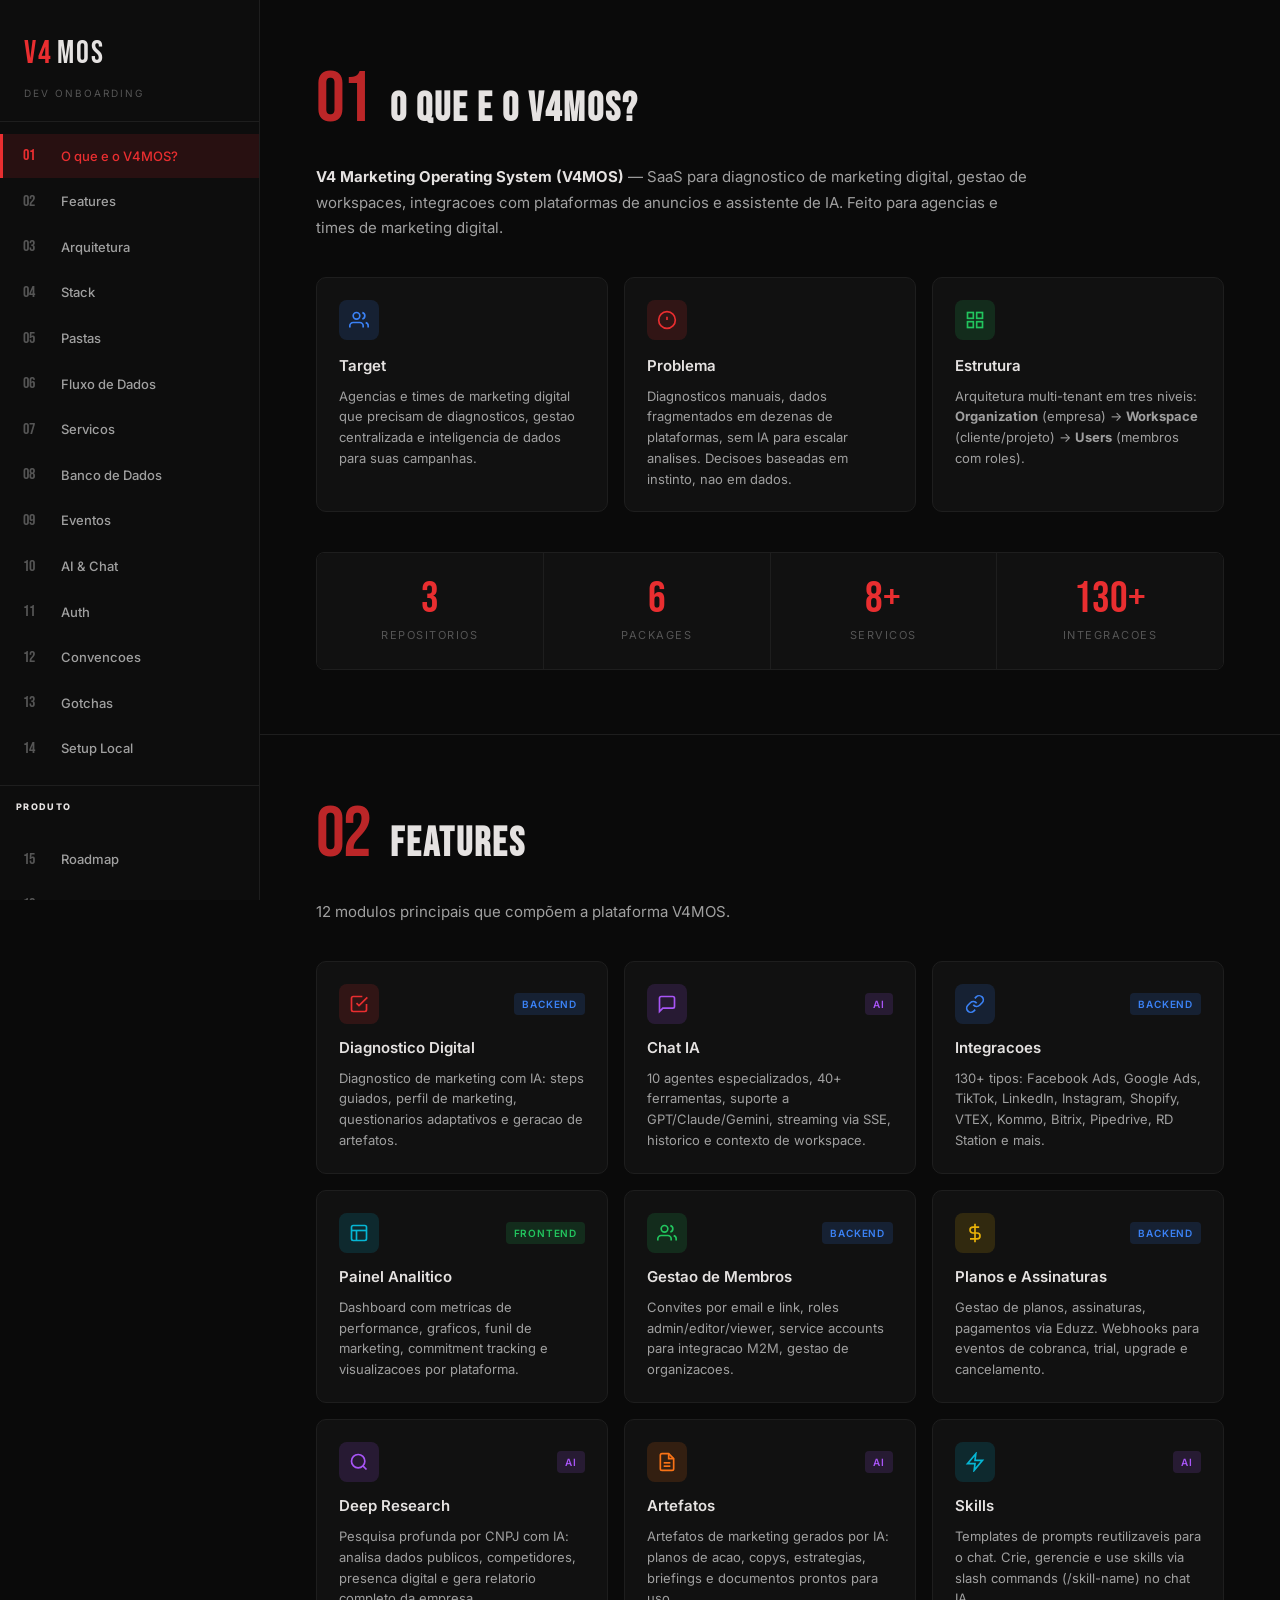
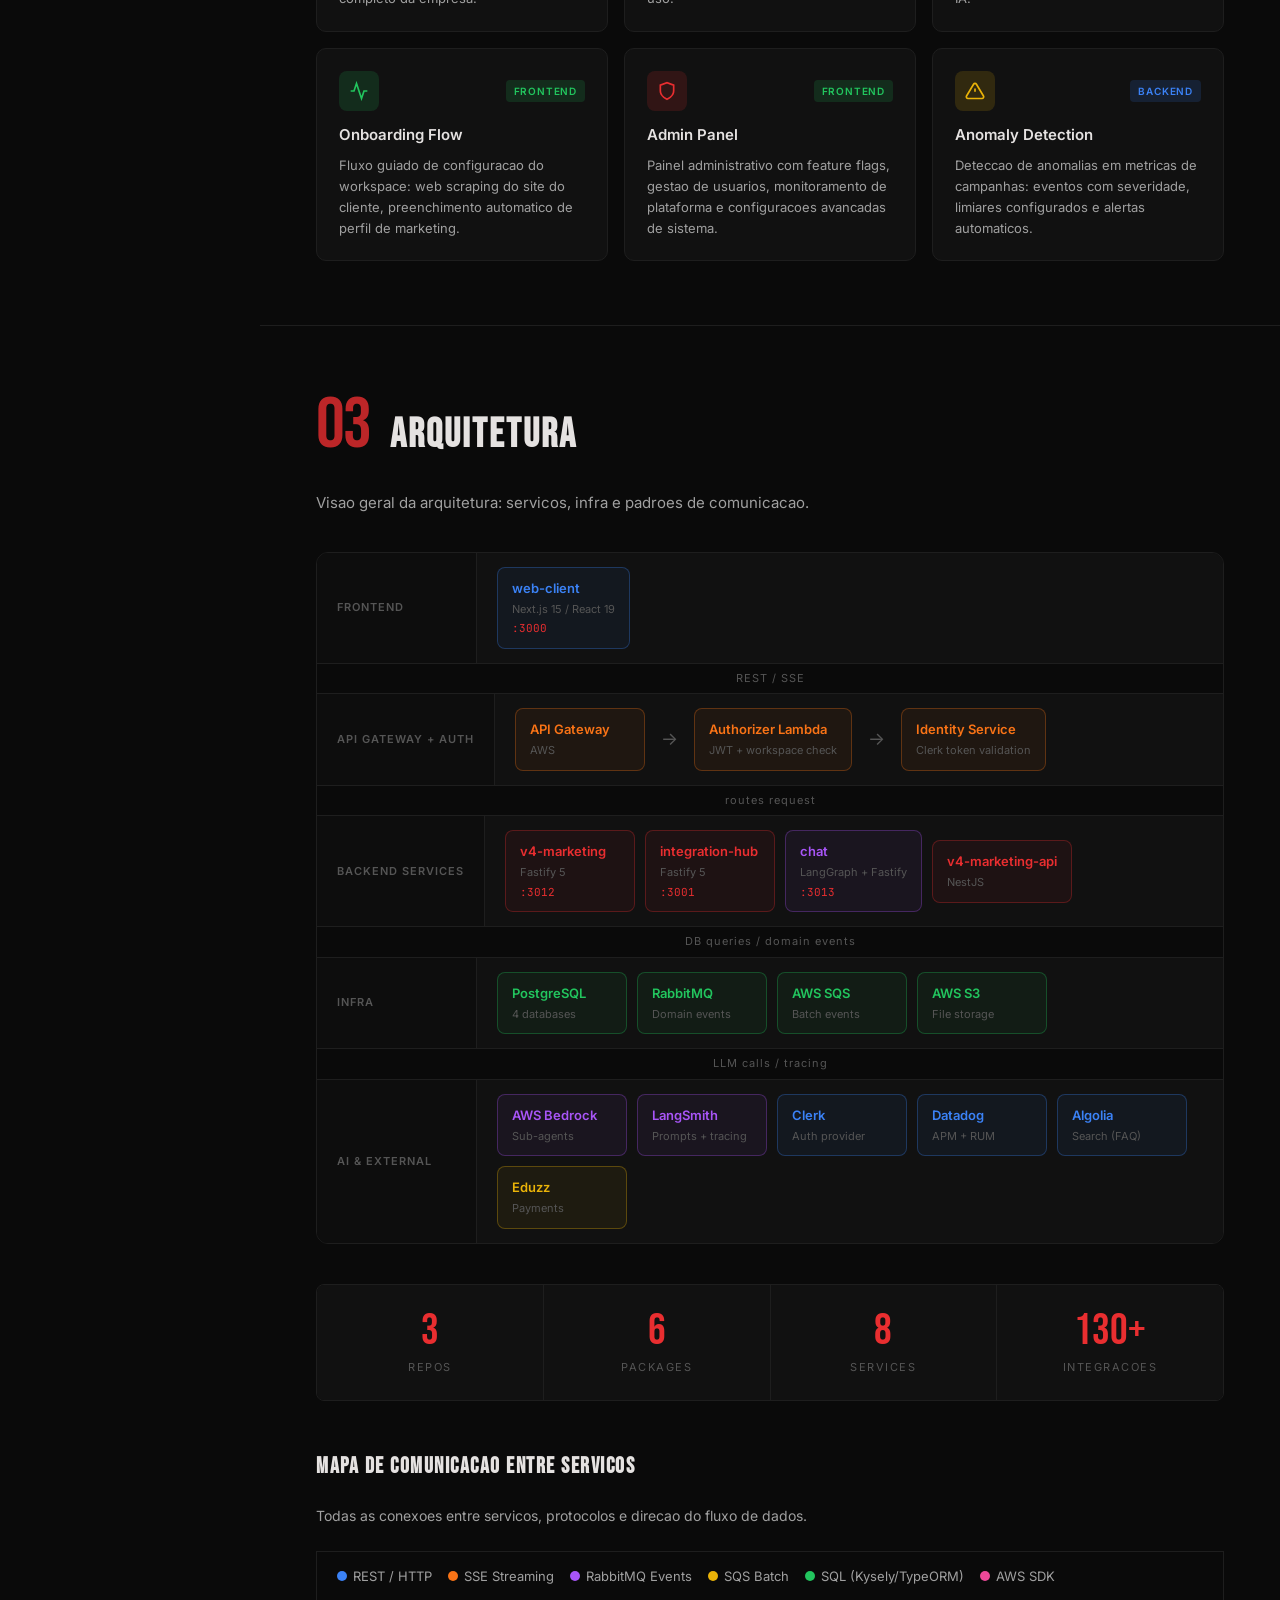
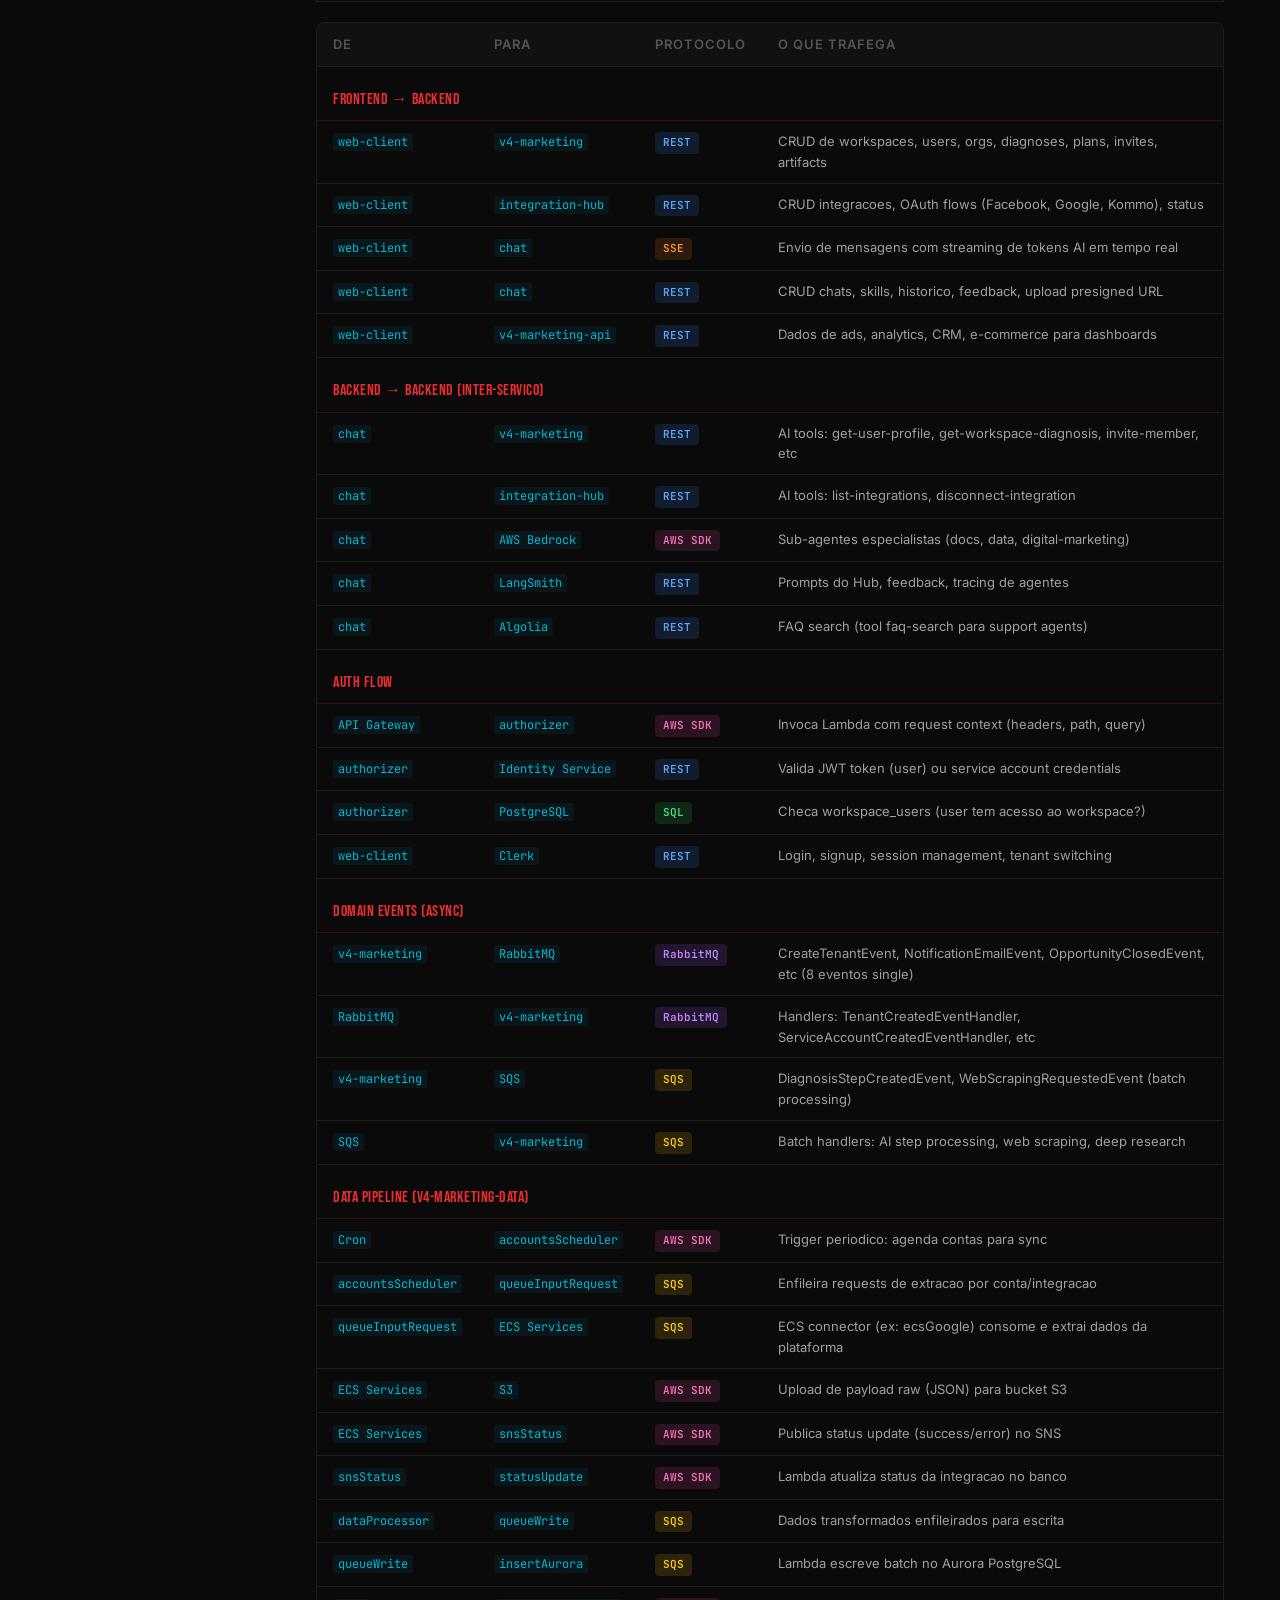
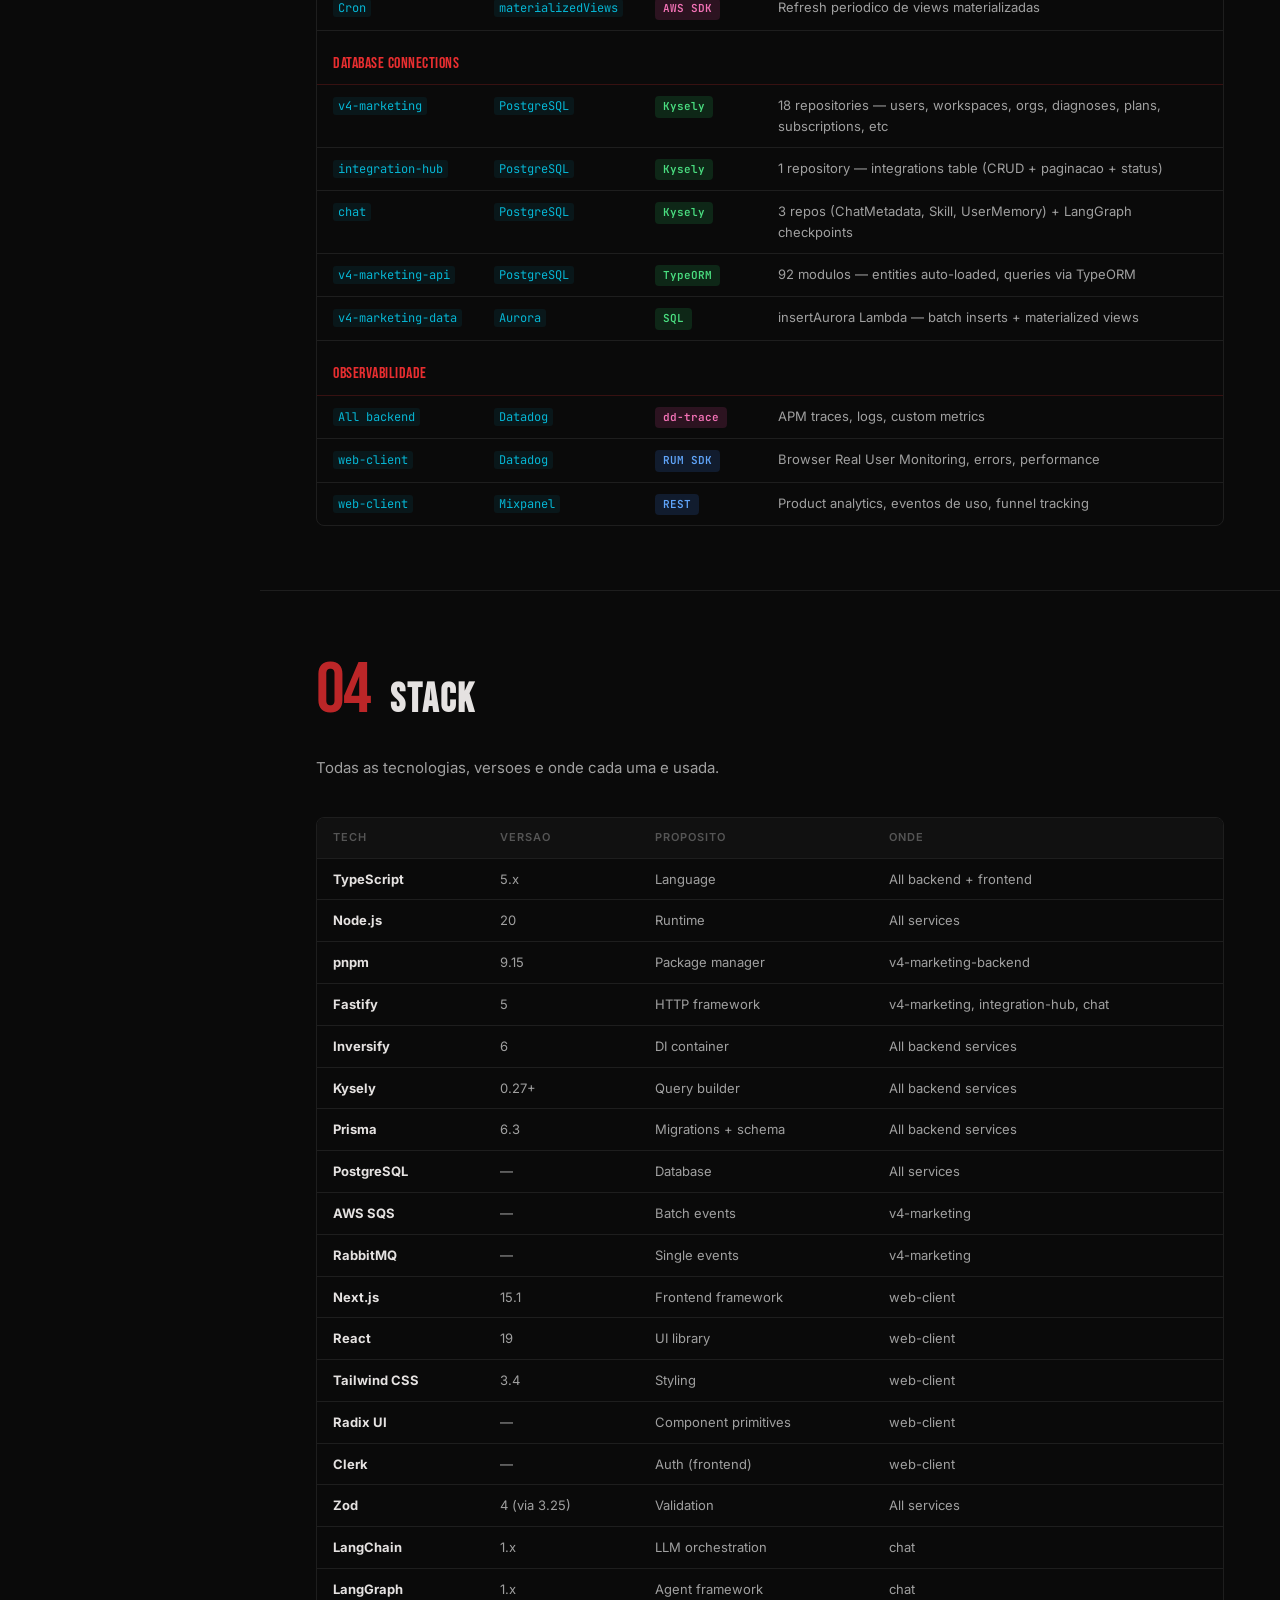
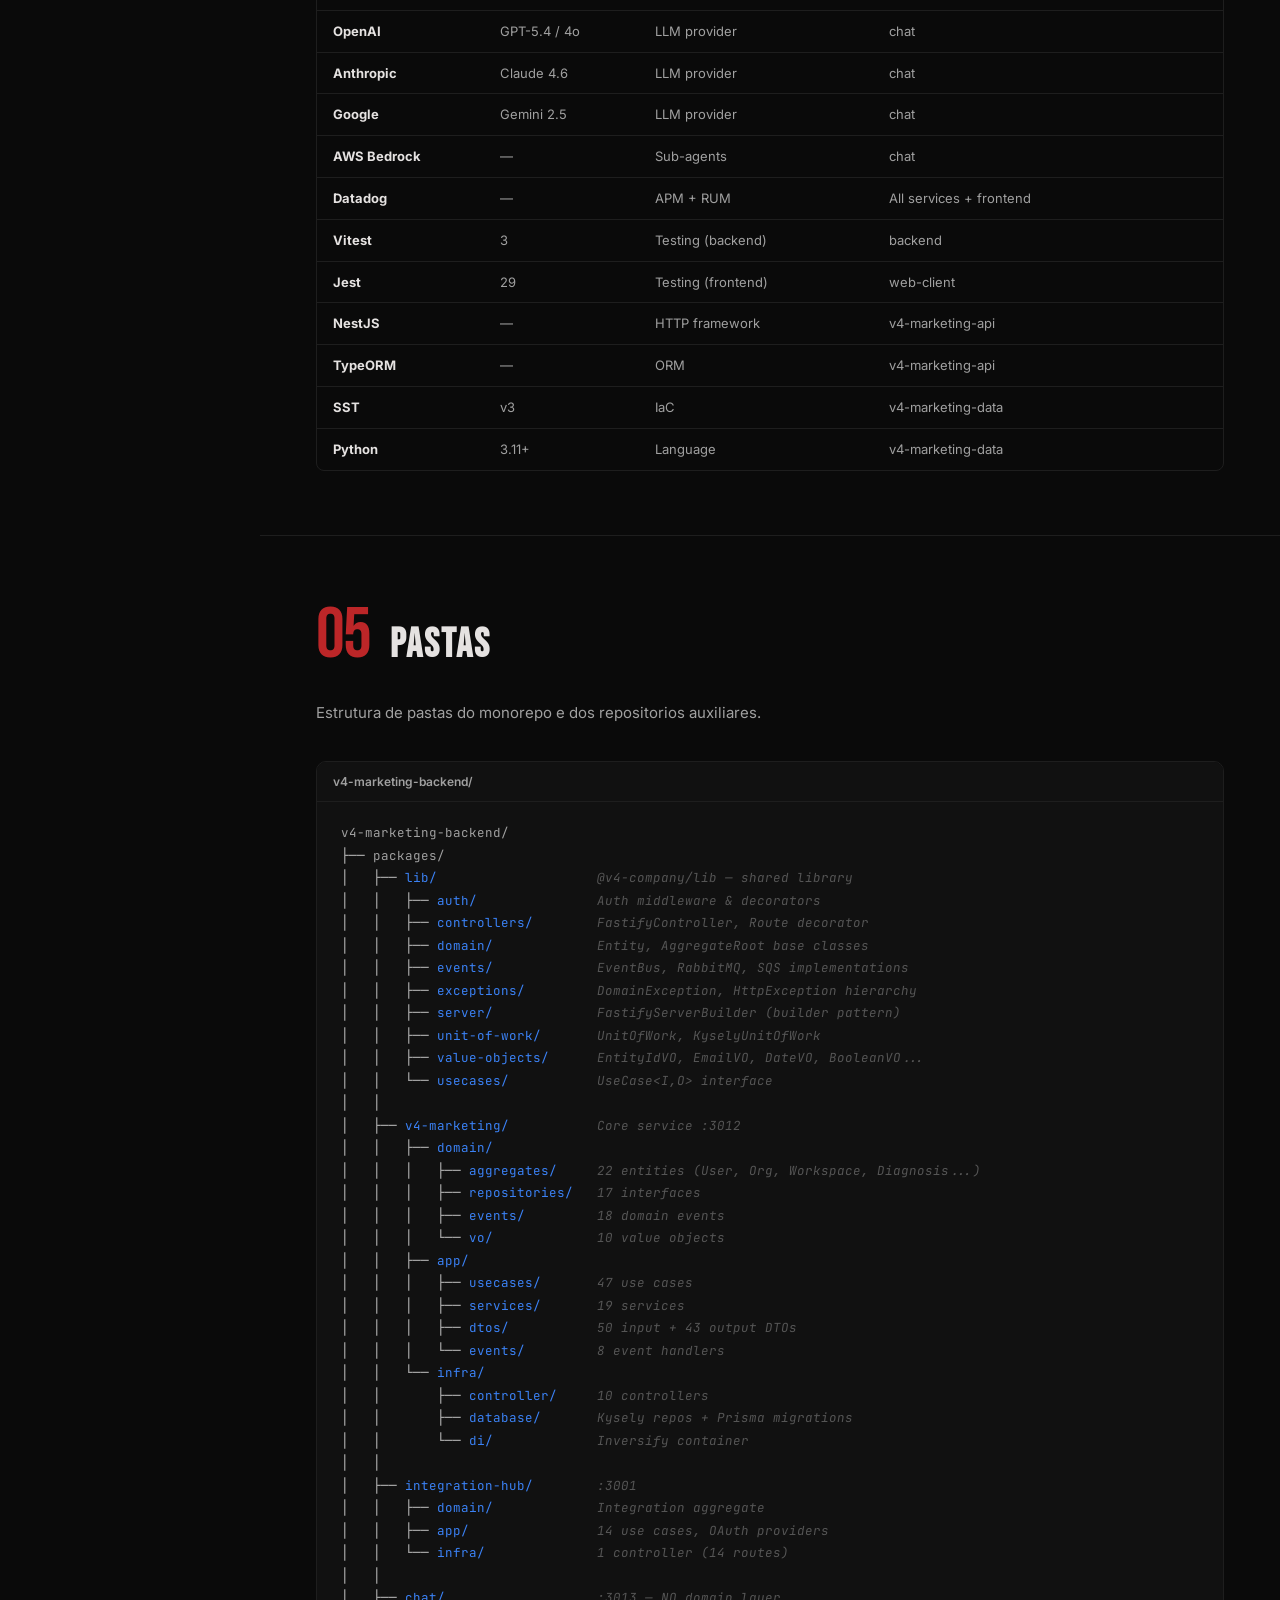
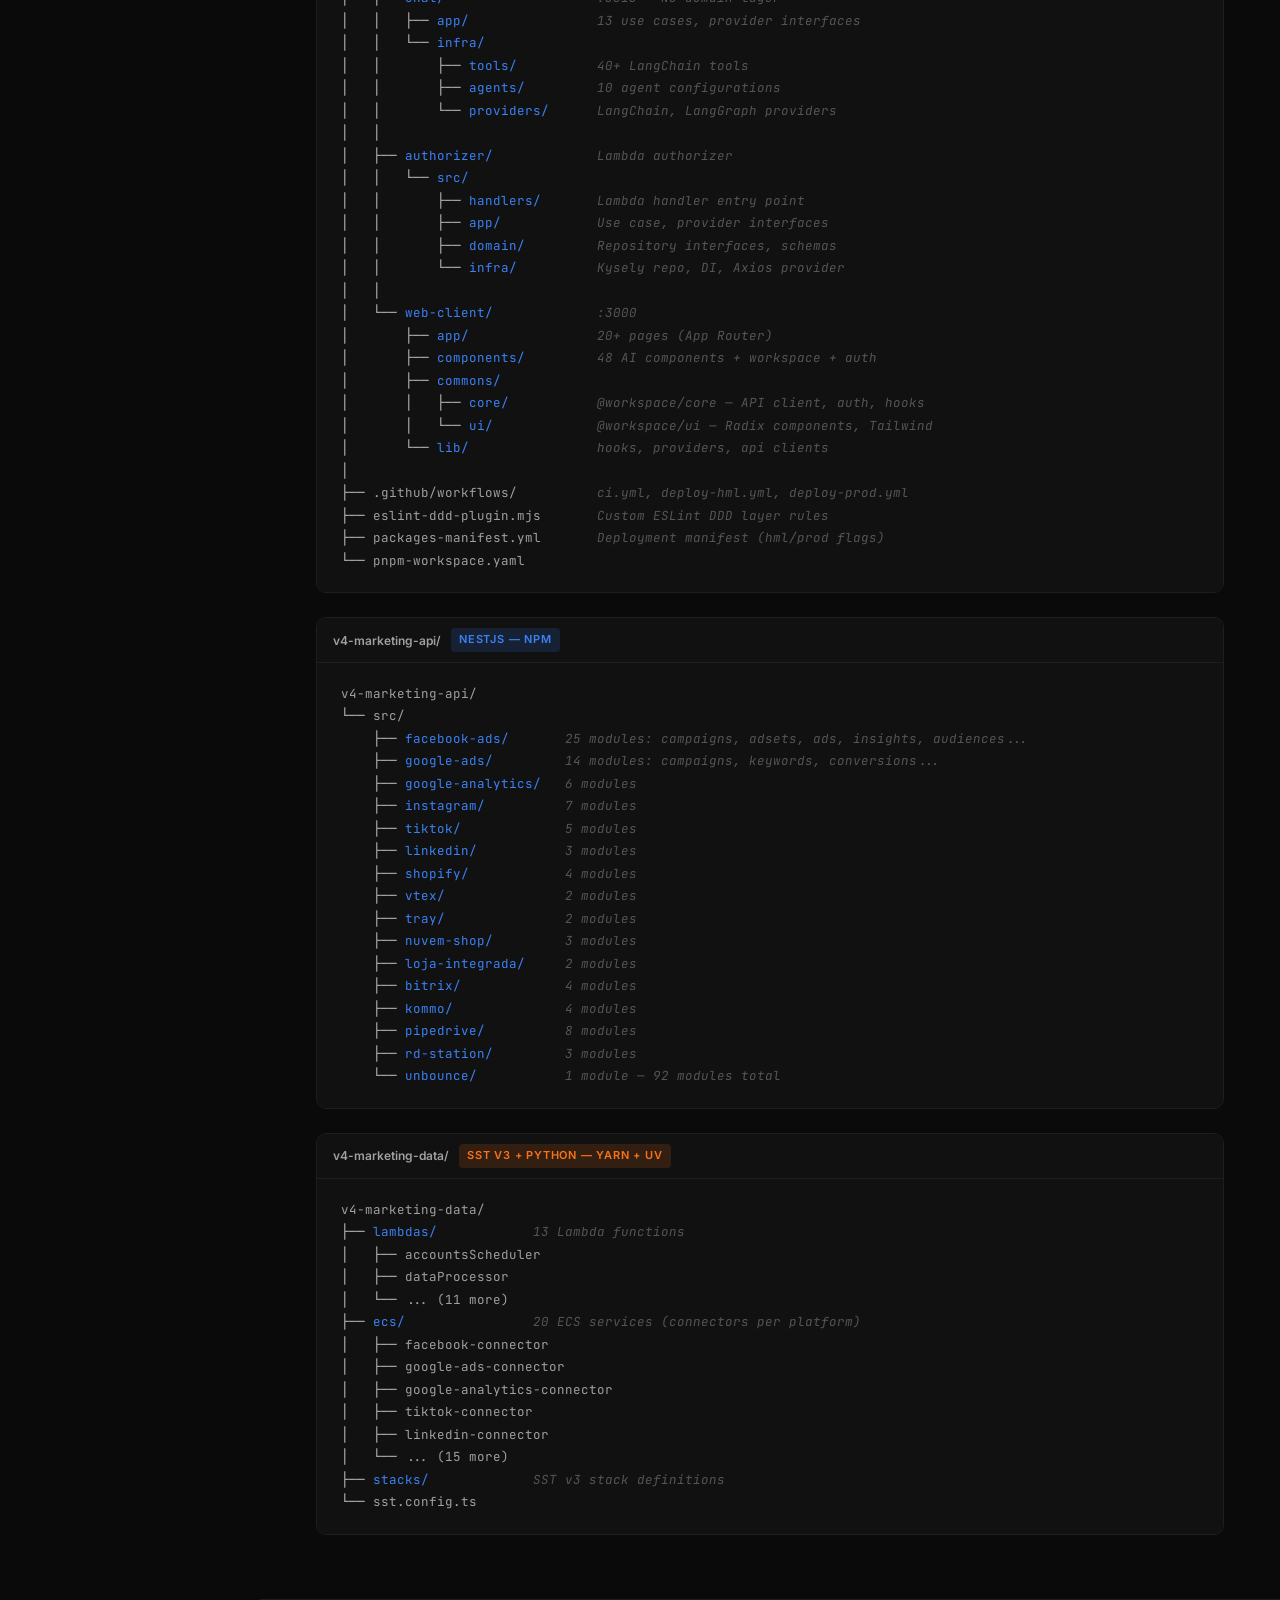
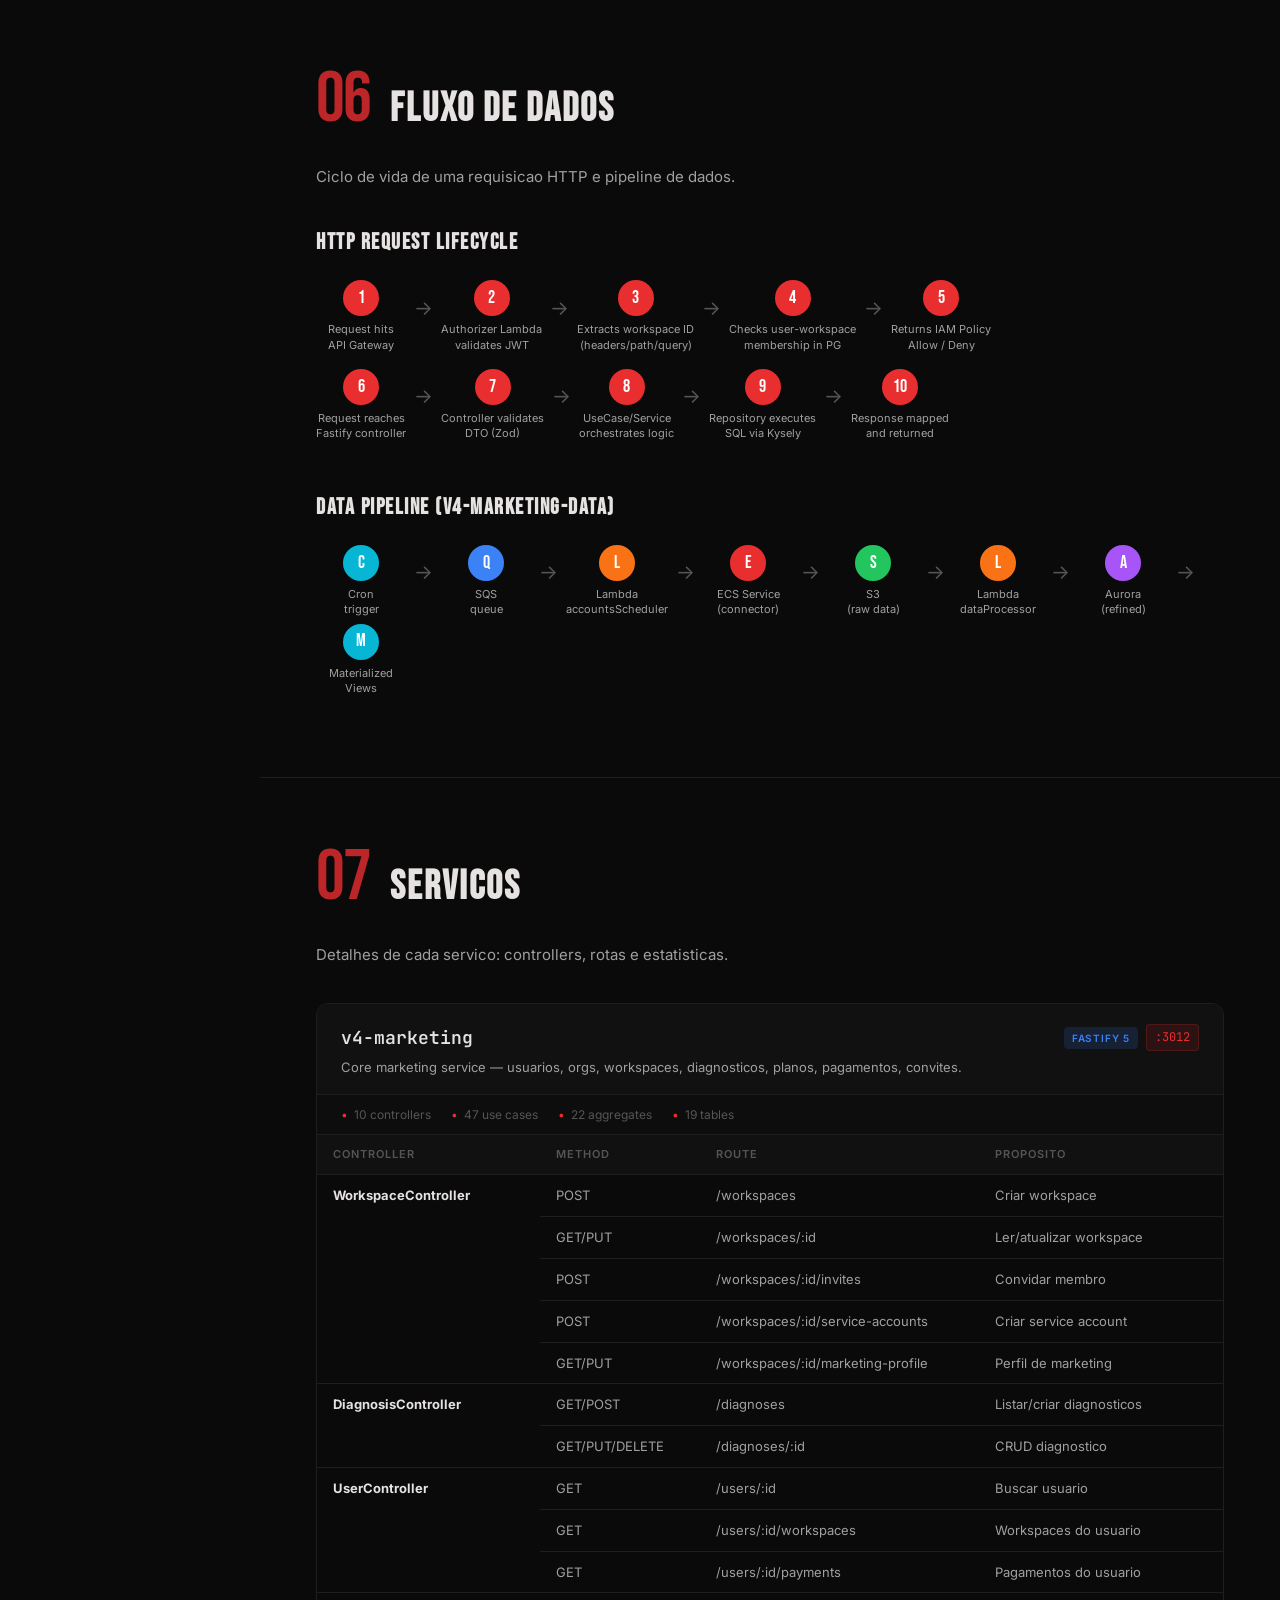
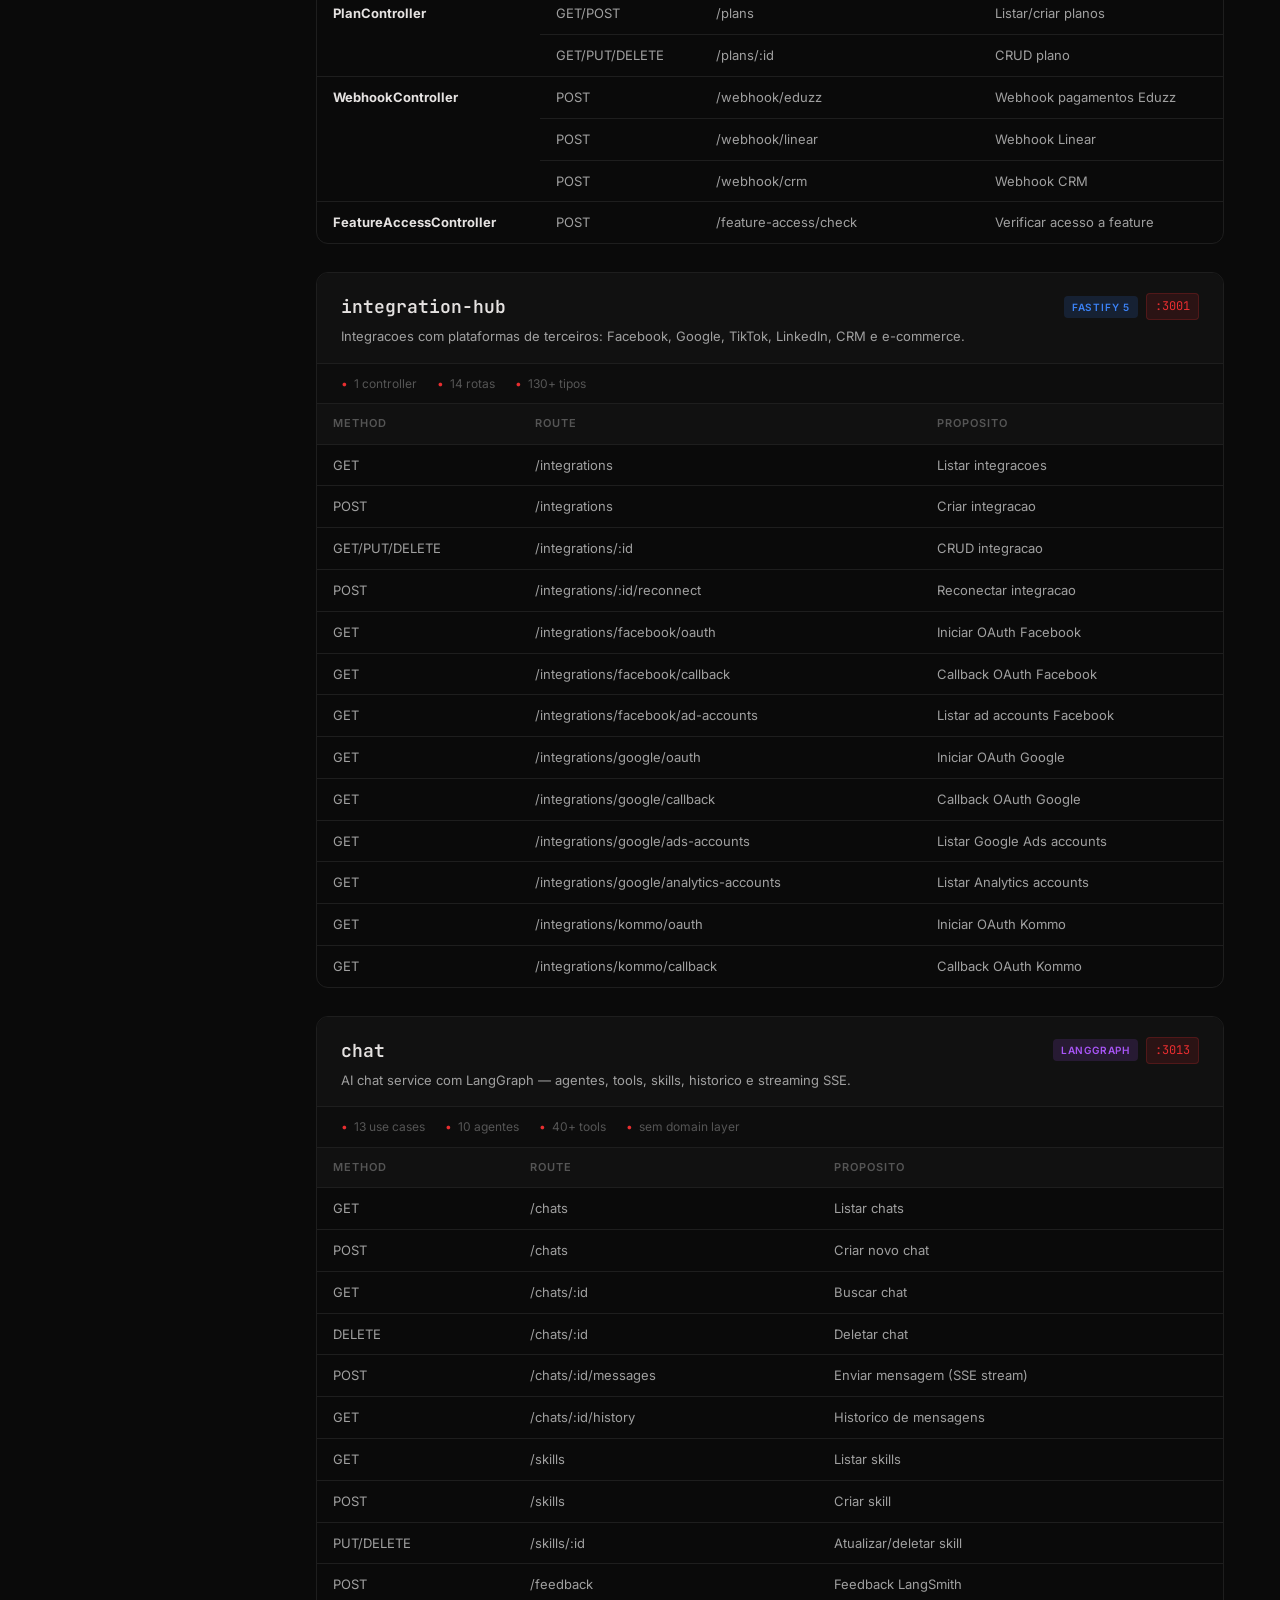
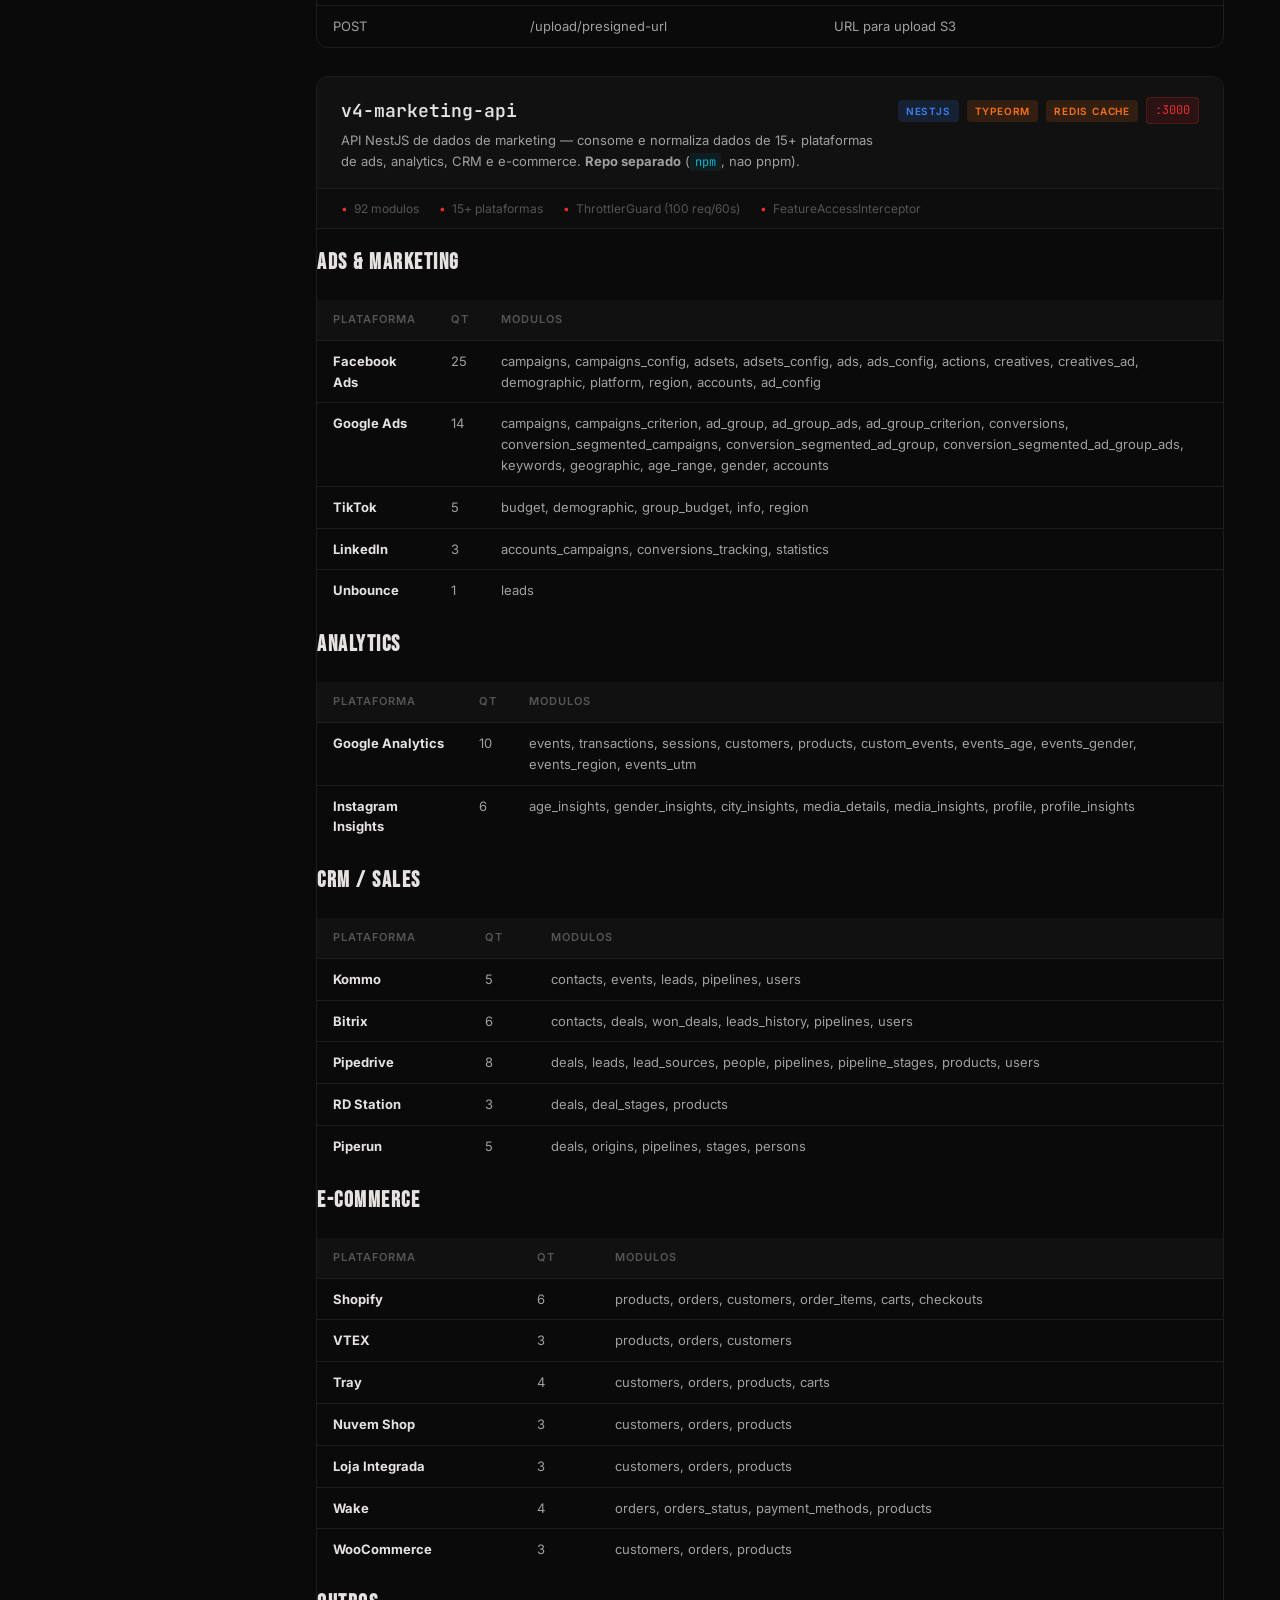
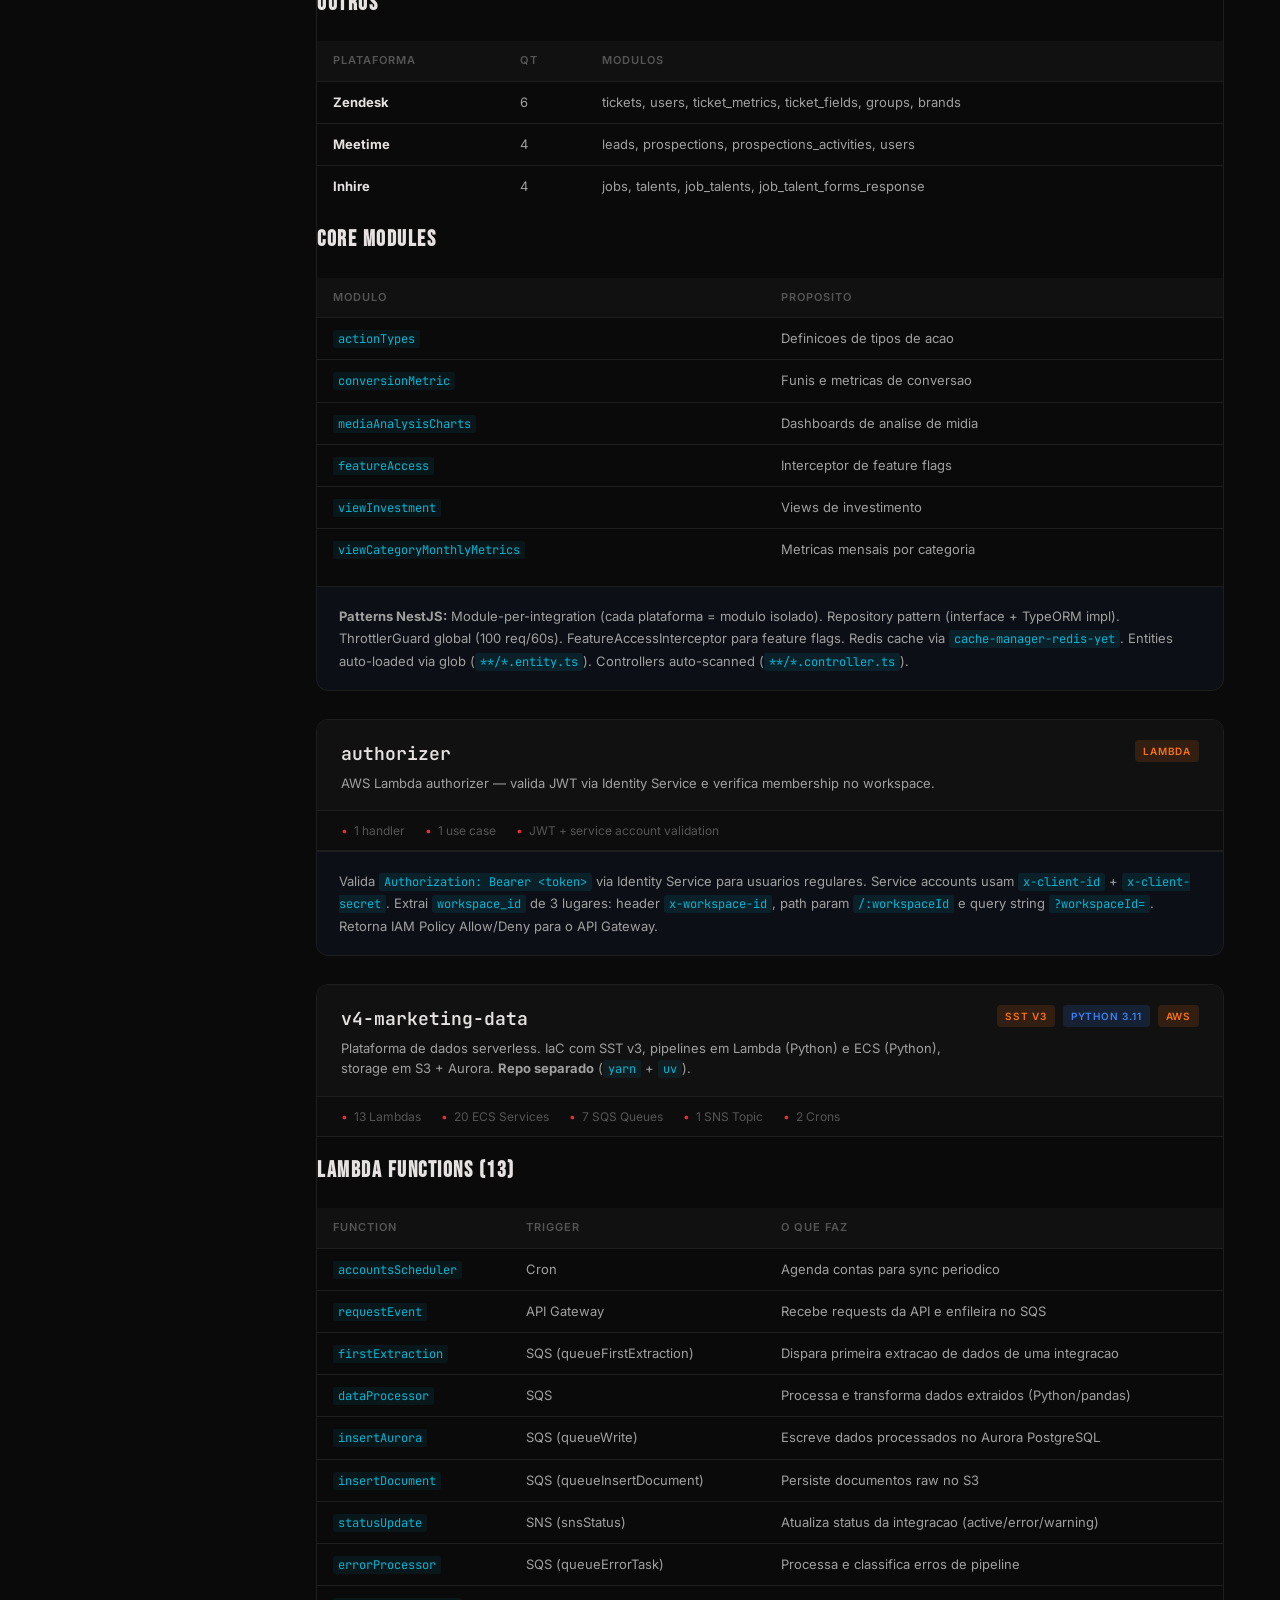
==== commit 84f62fb3: "feat: add product sections — roadmap (s15), extras (s16), and roadmap page Add product context divid" ====
--- a/site/index.html
+++ b/site/index.html
@@ -25,7 +25,7 @@
         <span class="logo-sub">Dev Onboarding</span>
       </div>
       <nav class="sidebar-nav">
-        <a href="#section-01" class="nav-item active"><span class="nav-num">01</span><span class="nav-label">O Produto</span></a>
+        <a href="#section-01" class="nav-item active"><span class="nav-num">01</span><span class="nav-label">O que e o V4MOS?</span></a>
         <a href="#section-02" class="nav-item"><span class="nav-num">02</span><span class="nav-label">Features</span></a>
         <a href="#section-03" class="nav-item"><span class="nav-num">03</span><span class="nav-label">Arquitetura</span></a>
         <a href="#section-04" class="nav-item"><span class="nav-num">04</span><span class="nav-label">Stack</span></a>
@@ -39,6 +39,11 @@
         <a href="#section-12" class="nav-item"><span class="nav-num">12</span><span class="nav-label">Convencoes</span></a>
         <a href="#section-13" class="nav-item"><span class="nav-num">13</span><span class="nav-label">Gotchas</span></a>
         <a href="#section-14" class="nav-item"><span class="nav-num">14</span><span class="nav-label">Setup Local</span></a>
+        <div style="margin:12px 0; padding:8px 0; border-top:1px solid var(--border);">
+          <span style="font-size:9px; font-weight:800; text-transform:uppercase; letter-spacing:.15em; color:var(--red); padding-left:16px;">Produto</span>
+        </div>
+        <a href="#section-15" class="nav-item"><span class="nav-num">15</span><span class="nav-label">Roadmap</span></a>
+        <a href="#section-16" class="nav-item"><span class="nav-num">16</span><span class="nav-label">Extra</span></a>
       </nav>
       <div class="sidebar-footer">V4MOS &copy; 2026</div>
     </aside>
@@ -46,11 +51,11 @@
     <!-- MAIN -->
     <main class="main" id="main">
 
-      <!-- 01 O PRODUTO -->
+      <!-- 01 O QUE E O V4MOS -->
       <section class="section" id="section-01">
         <div class="section-header">
           <span class="section-number">01</span>
-          <h1 class="section-title">O Produto</h1>
+          <h1 class="section-title">O que e o V4MOS?</h1>
         </div>
         <p class="section-lead"><strong>V4 Marketing Operating System (V4MOS)</strong> — SaaS para diagnostico de marketing digital, gestao de workspaces, integracoes com plataformas de anuncios e assistente de IA. Feito para agencias e times de marketing digital.</p>
         <div class="card-grid cols-3">
@@ -1505,6 +1510,109 @@
 
       </section>
 
+      <!-- DIVIDER: PRODUTO -->
+      <div style="padding:48px 0; text-align:center; border-top:2px solid var(--border); border-bottom:2px solid var(--border); margin:0; background:var(--surface);">
+        <span style="font-size:11px; font-weight:800; text-transform:uppercase; letter-spacing:.2em; color:var(--red);">Produto</span>
+        <h2 style="font-family:'Bebas Neue',sans-serif; font-size:clamp(28px,4vw,42px); line-height:1; margin-top:8px; color:var(--text-primary);">Contexto de Produto</h2>
+        <p style="font-size:14px; color:var(--text-secondary); margin-top:8px; max-width:480px; margin-left:auto; margin-right:auto; line-height:1.6;">As secoes abaixo nao sao tecnicas — sao sobre o produto, a estrategia e para onde estamos indo.</p>
+      </div>
+
+      <!-- 15 ROADMAP -->
+      <section class="section" id="section-15">
+        <div class="section-header">
+          <span class="section-number">15</span>
+          <h1 class="section-title">Roadmap do Produto</h1>
+        </div>
+
+        <h2 class="subsection-title">O que e um Roadmap?</h2>
+        <p>Um <strong>roadmap de produto</strong> e o mapa estrategico que conecta a visao do produto com a execucao do time. Ele responde tres perguntas fundamentais:</p>
+
+        <div style="display:grid; grid-template-columns:repeat(3,1fr); gap:16px; margin:24px 0;">
+          <div style="background:var(--surface); border:1px solid var(--border); border-radius:12px; padding:24px;">
+            <div style="font-family:'Bebas Neue',sans-serif; font-size:36px; color:var(--red); line-height:1;">01</div>
+            <h3 style="margin:8px 0 4px; font-size:15px;">Para onde vamos?</h3>
+            <p style="font-size:13px; color:var(--text-secondary); line-height:1.5;">Define a direcao estrategica e os objetivos que o produto precisa atingir.</p>
+          </div>
+          <div style="background:var(--surface); border:1px solid var(--border); border-radius:12px; padding:24px;">
+            <div style="font-family:'Bebas Neue',sans-serif; font-size:36px; color:var(--red); line-height:1;">02</div>
+            <h3 style="margin:8px 0 4px; font-size:15px;">O que vamos construir?</h3>
+            <p style="font-size:13px; color:var(--text-secondary); line-height:1.5;">Prioriza as entregas em horizontes de tempo — o que vem primeiro e por que.</p>
+          </div>
+          <div style="background:var(--surface); border:1px solid var(--border); border-radius:12px; padding:24px;">
+            <div style="font-family:'Bebas Neue',sans-serif; font-size:36px; color:var(--red); line-height:1;">03</div>
+            <h3 style="margin:8px 0 4px; font-size:15px;">Por que isso importa?</h3>
+            <p style="font-size:13px; color:var(--text-secondary); line-height:1.5;">Conecta cada entrega ao impacto no negocio, no cliente e na receita.</p>
+          </div>
+        </div>
+
+        <p>No V4MOS, o roadmap e dividido em <strong>horizontes de 90 dias</strong>. Cada horizonte tem um objetivo claro, entregas definidas, riscos mapeados e criterios de sucesso. Isso permite que o time saiba exatamente o que esta construindo, por que, e como medir se deu certo.</p>
+
+        <div style="background:var(--surface); border:1px solid var(--border); border-radius:12px; padding:24px; margin:24px 0;">
+          <p style="font-size:14px; line-height:1.7; color:var(--text-secondary);"><strong style="color:var(--text-primary);">Por que voce precisa conhecer o roadmap?</strong><br/>Como dev, entender o roadmap te ajuda a tomar decisoes melhores no dia a dia: saber por que uma feature existe, qual a prioridade real, e como seu trabalho se conecta ao objetivo maior do produto.</p>
+        </div>
+
+        <div style="text-align:center; margin-top:40px;">
+          <a href="roadmap.html" target="_blank" style="display:inline-block; background:#e50914; color:#fff; font-family:'Bebas Neue',sans-serif; font-size:20px; letter-spacing:2px; padding:16px 48px; border-radius:100px; text-decoration:none; transition:all .2s ease;">Ver Roadmap do Produto</a>
+        </div>
+      </section>
+
+      <!-- 16 EXTRA -->
+      <section class="section" id="section-16">
+        <div class="section-header">
+          <span class="section-number">16</span>
+          <h1 class="section-title">Extra</h1>
+        </div>
+
+        <h2 class="subsection-title">O Mentor (Reality Show)</h2>
+        <p>O Dener Lippert (fundador da V4 Company) participou do reality <strong>O Mentor</strong>, onde ajuda empresarios a destravarem seus negocios. Assistir ajuda a entender o que fazemos na pratica e como pensamos sobre crescimento de receita.</p>
+
+        <div style="display:grid; grid-template-columns:1fr 1fr; gap:16px; margin:24px 0;">
+          <a href="https://www.youtube.com/watch?v=yBCA6Zj43iw&pp=ygUIbyBtZW50b3I%3D" target="_blank" style="display:flex; align-items:center; gap:16px; padding:20px 24px; background:var(--surface); border:1px solid var(--border); border-radius:12px; text-decoration:none; color:inherit; transition:all .2s ease;">
+            <div style="flex-shrink:0; width:48px; height:48px; background:#e50914; border-radius:12px; display:flex; align-items:center; justify-content:center;">
+              <span style="color:#fff; font-size:20px;">&#9654;</span>
+            </div>
+            <div>
+              <div style="font-size:14px; font-weight:700;">O Mentor - Episodio 1</div>
+              <div style="font-size:12px; color:var(--text-secondary); margin-top:2px;">YouTube</div>
+            </div>
+          </a>
+          <a href="https://www.youtube.com/watch?v=RR9XwVF2qHM&pp=ygUIbyBtZW50b3I%3D" target="_blank" style="display:flex; align-items:center; gap:16px; padding:20px 24px; background:var(--surface); border:1px solid var(--border); border-radius:12px; text-decoration:none; color:inherit; transition:all .2s ease;">
+            <div style="flex-shrink:0; width:48px; height:48px; background:#e50914; border-radius:12px; display:flex; align-items:center; justify-content:center;">
+              <span style="color:#fff; font-size:20px;">&#9654;</span>
+            </div>
+            <div>
+              <div style="font-size:14px; font-weight:700;">O Mentor - Episodio 2</div>
+              <div style="font-size:12px; color:var(--text-secondary); margin-top:2px;">YouTube</div>
+            </div>
+          </a>
+        </div>
+
+        <h2 class="subsection-title" style="margin-top:40px;">Destrava Receita</h2>
+        <p>Links sobre o produto Destrava Receita — o core do V4MOS. Entender esse produto e fundamental para contextualizar tudo que voce vai construir.</p>
+
+        <div style="display:grid; grid-template-columns:1fr 1fr; gap:16px; margin:24px 0;">
+          <a href="https://portfolio.v4company.com/produto/destrava-receita-raio-x" target="_blank" style="display:flex; align-items:center; gap:16px; padding:20px 24px; background:var(--surface); border:1px solid var(--border); border-radius:12px; text-decoration:none; color:inherit; transition:all .2s ease;">
+            <div style="flex-shrink:0; width:48px; height:48px; background:var(--dark); border-radius:12px; display:flex; align-items:center; justify-content:center;">
+              <span style="color:#fff; font-size:18px;">&#9733;</span>
+            </div>
+            <div>
+              <div style="font-size:14px; font-weight:700;">Destrava Receita - Raio X</div>
+              <div style="font-size:12px; color:var(--text-secondary); margin-top:2px;">Portfolio V4 Company</div>
+            </div>
+          </a>
+          <a href="https://growth.learning.rocks/missions/azuPZQ2gaImHXozcY5yl?ref=pending_tasks" target="_blank" style="display:flex; align-items:center; gap:16px; padding:20px 24px; background:var(--surface); border:1px solid var(--border); border-radius:12px; text-decoration:none; color:inherit; transition:all .2s ease;">
+            <div style="flex-shrink:0; width:48px; height:48px; background:var(--dark); border-radius:12px; display:flex; align-items:center; justify-content:center;">
+              <span style="color:#fff; font-size:18px;">&#9733;</span>
+            </div>
+            <div>
+              <div style="font-size:14px; font-weight:700;">Missao Destrava Receita</div>
+              <div style="font-size:12px; color:var(--text-secondary); margin-top:2px;">Growth Learning</div>
+            </div>
+          </a>
+        </div>
+
+      </section>
+
     </main>
   </div>
 
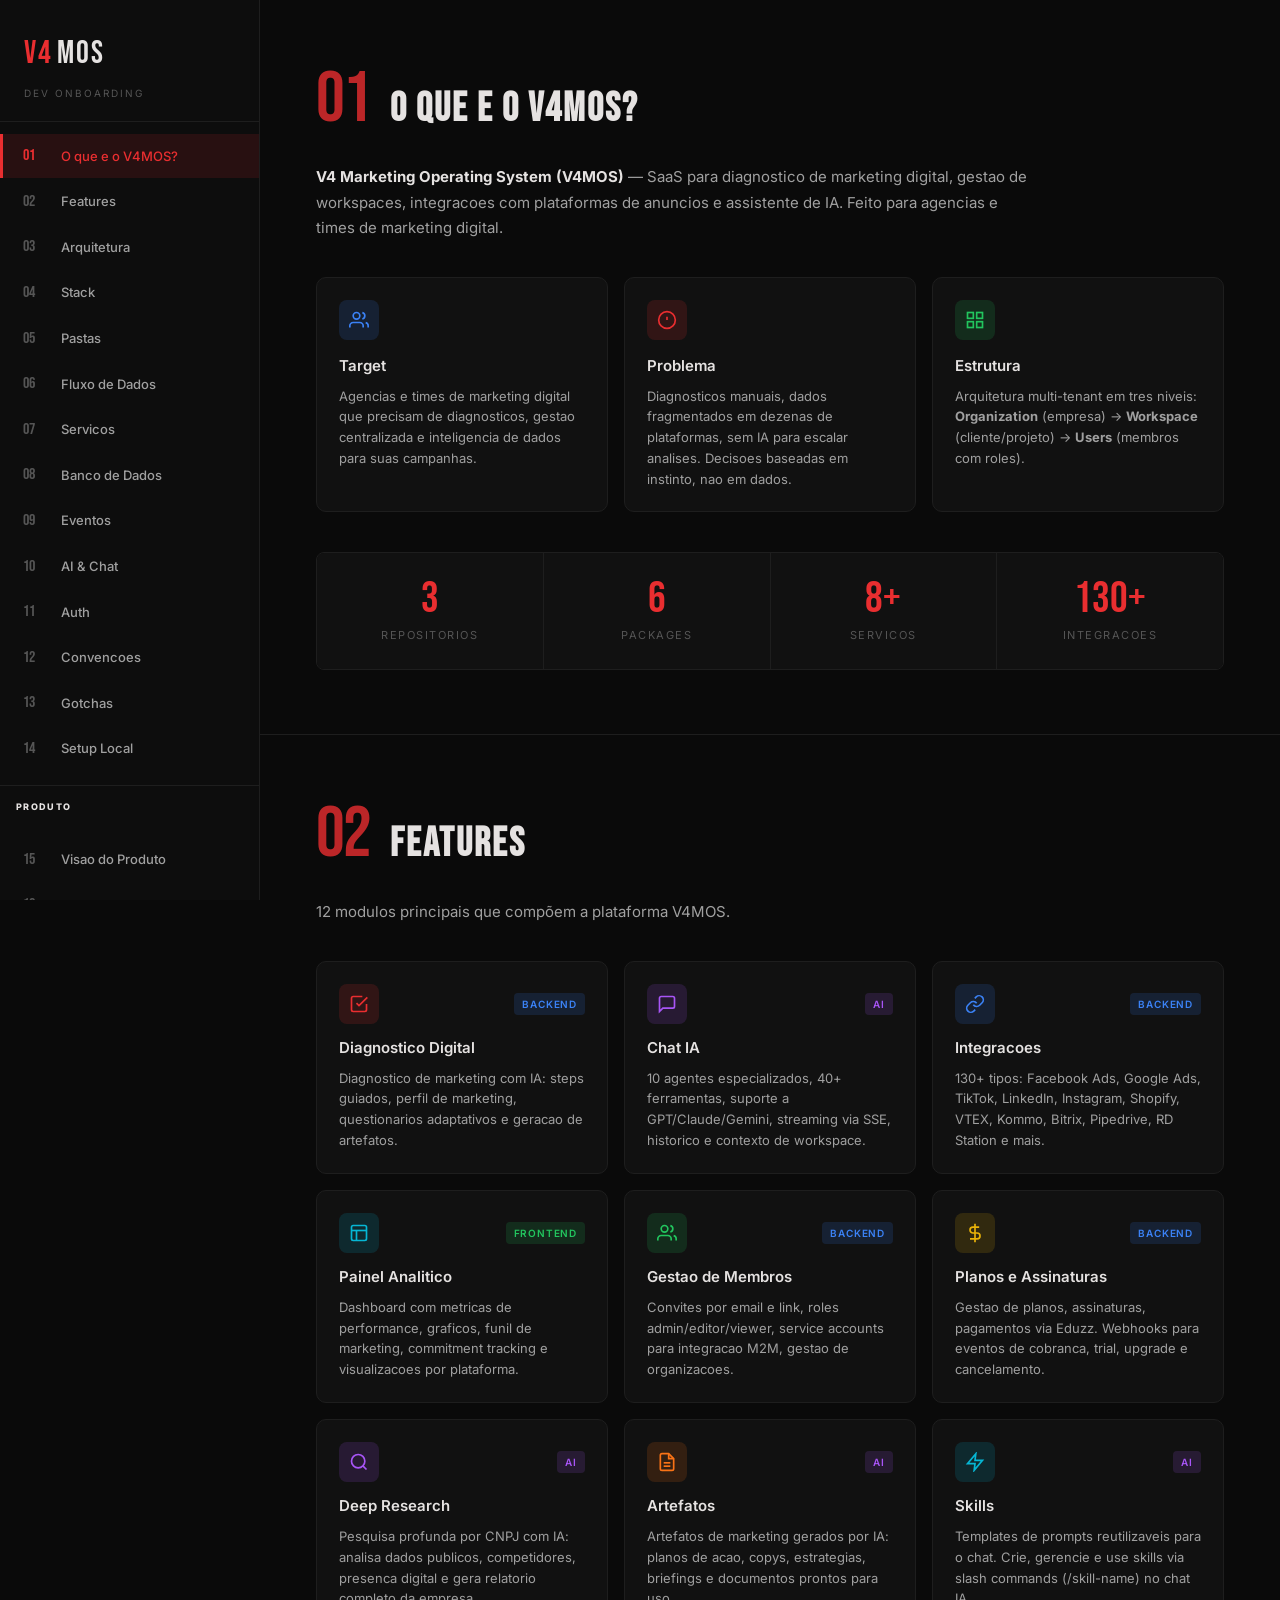
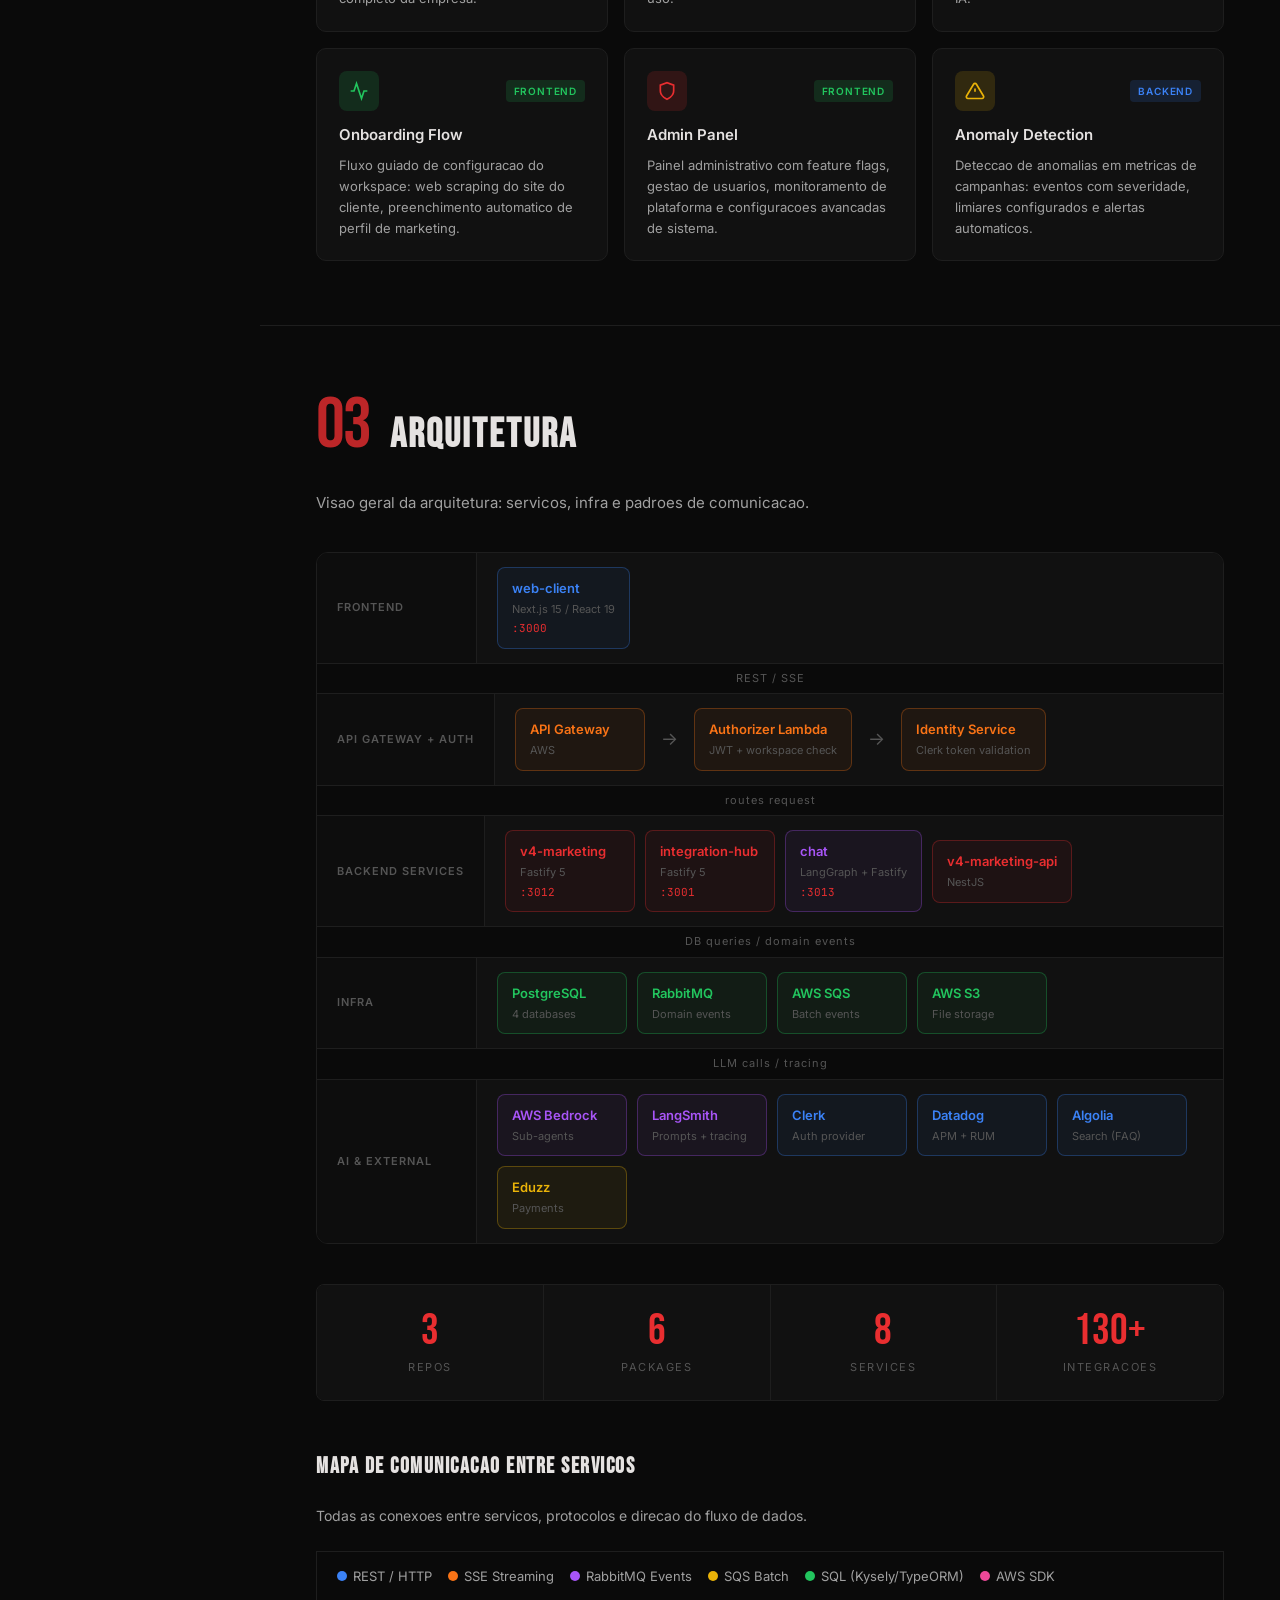
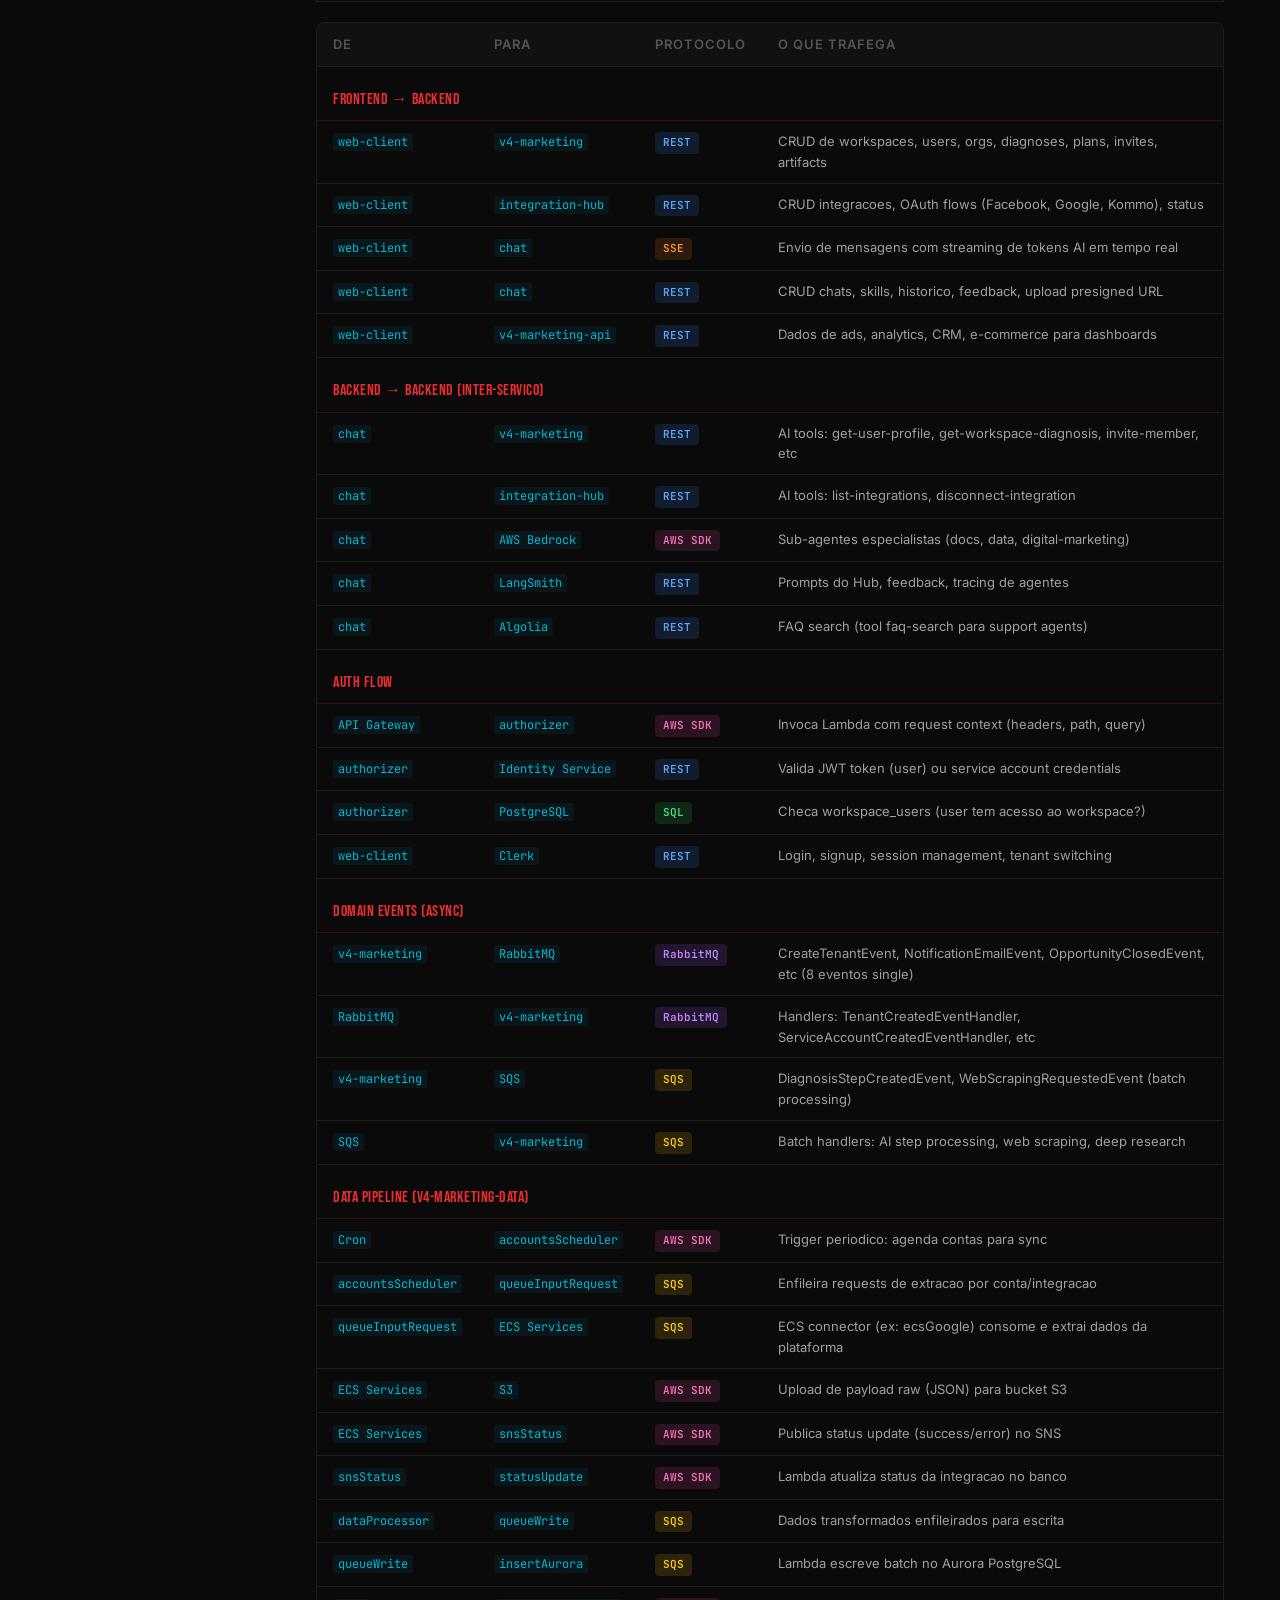
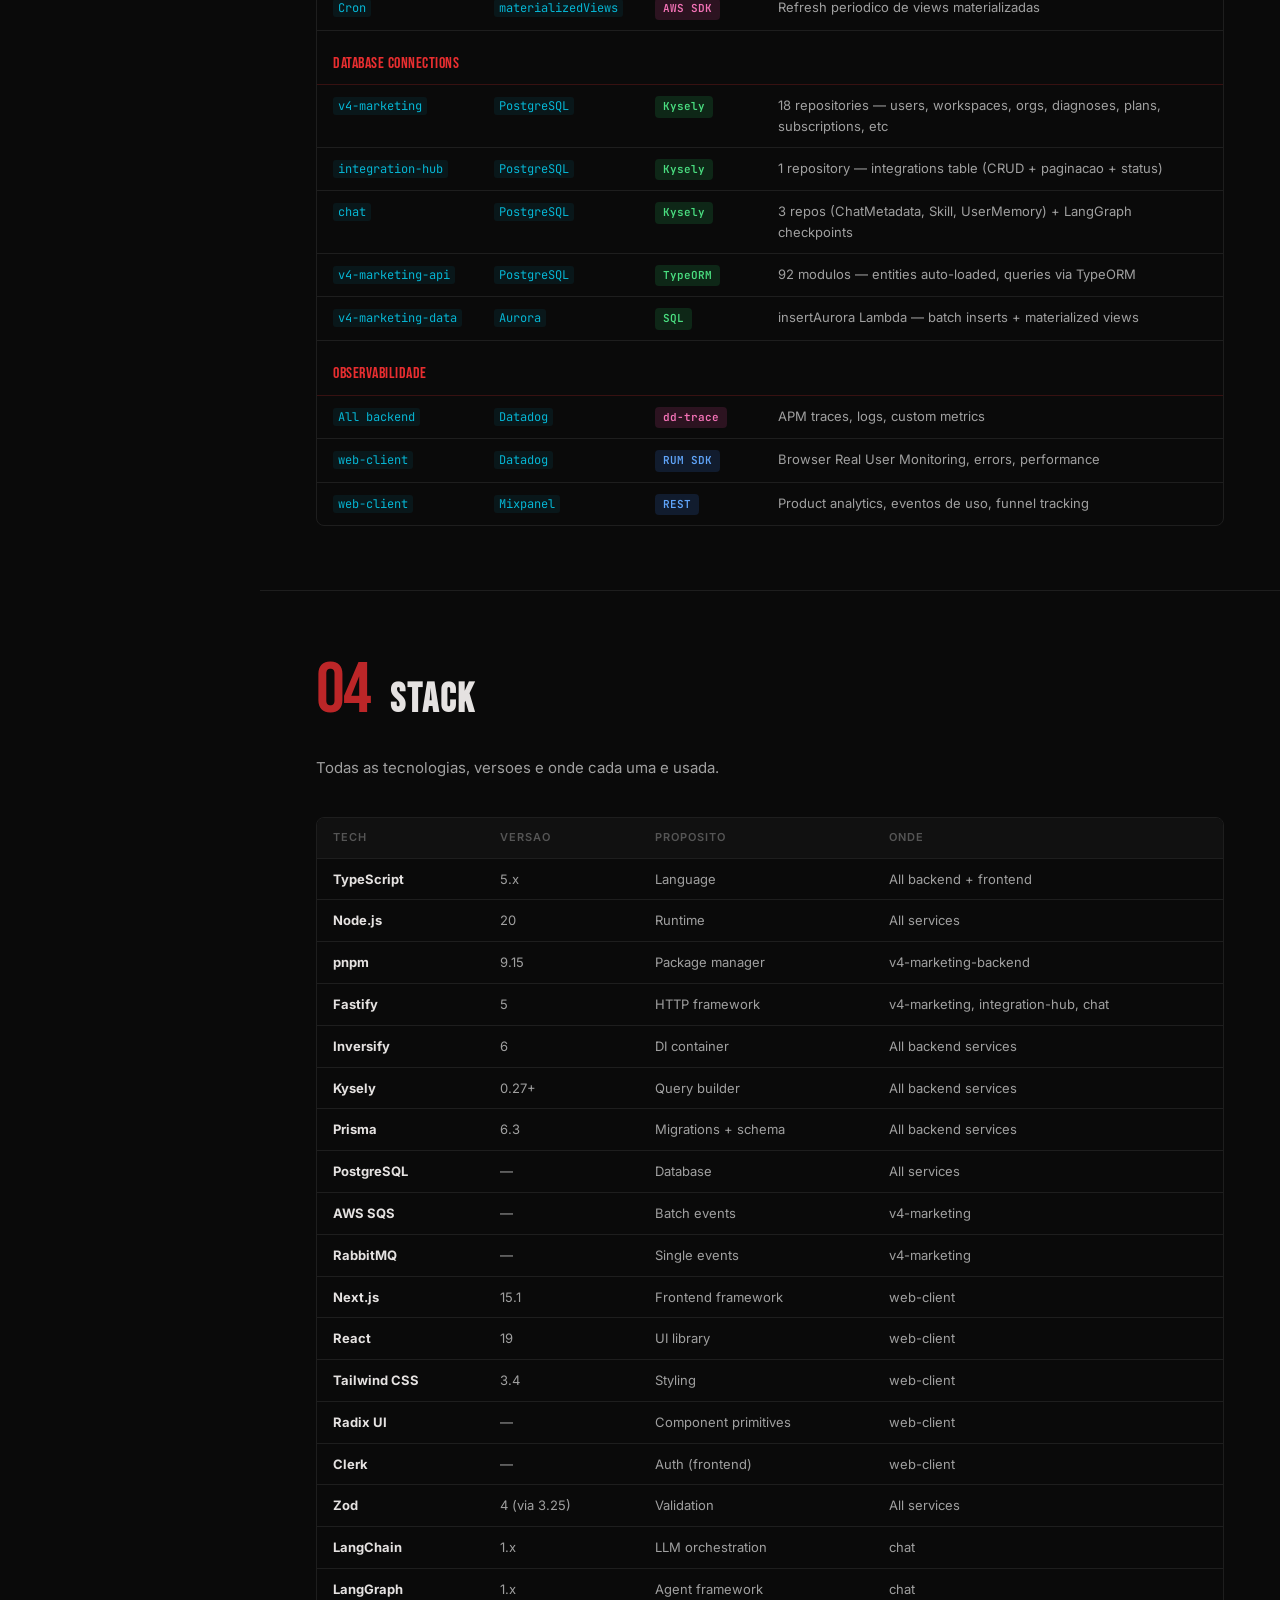
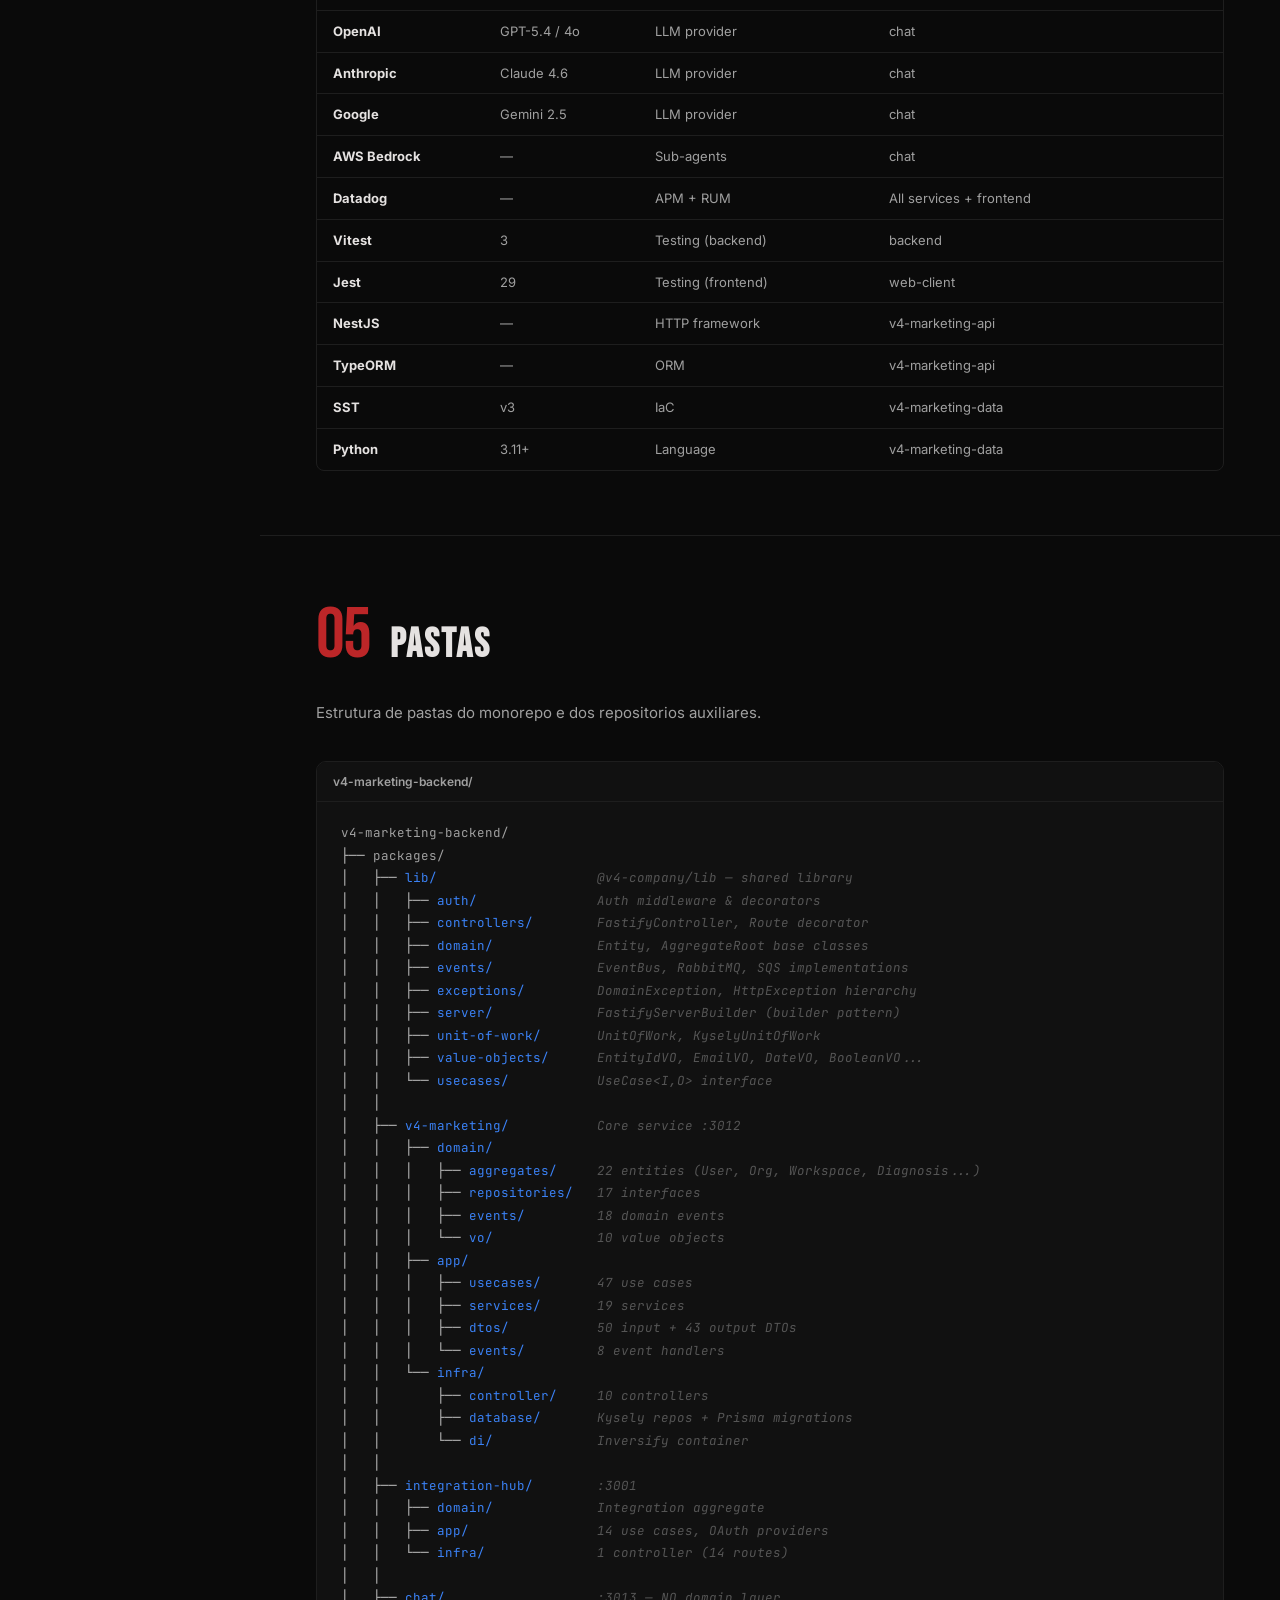
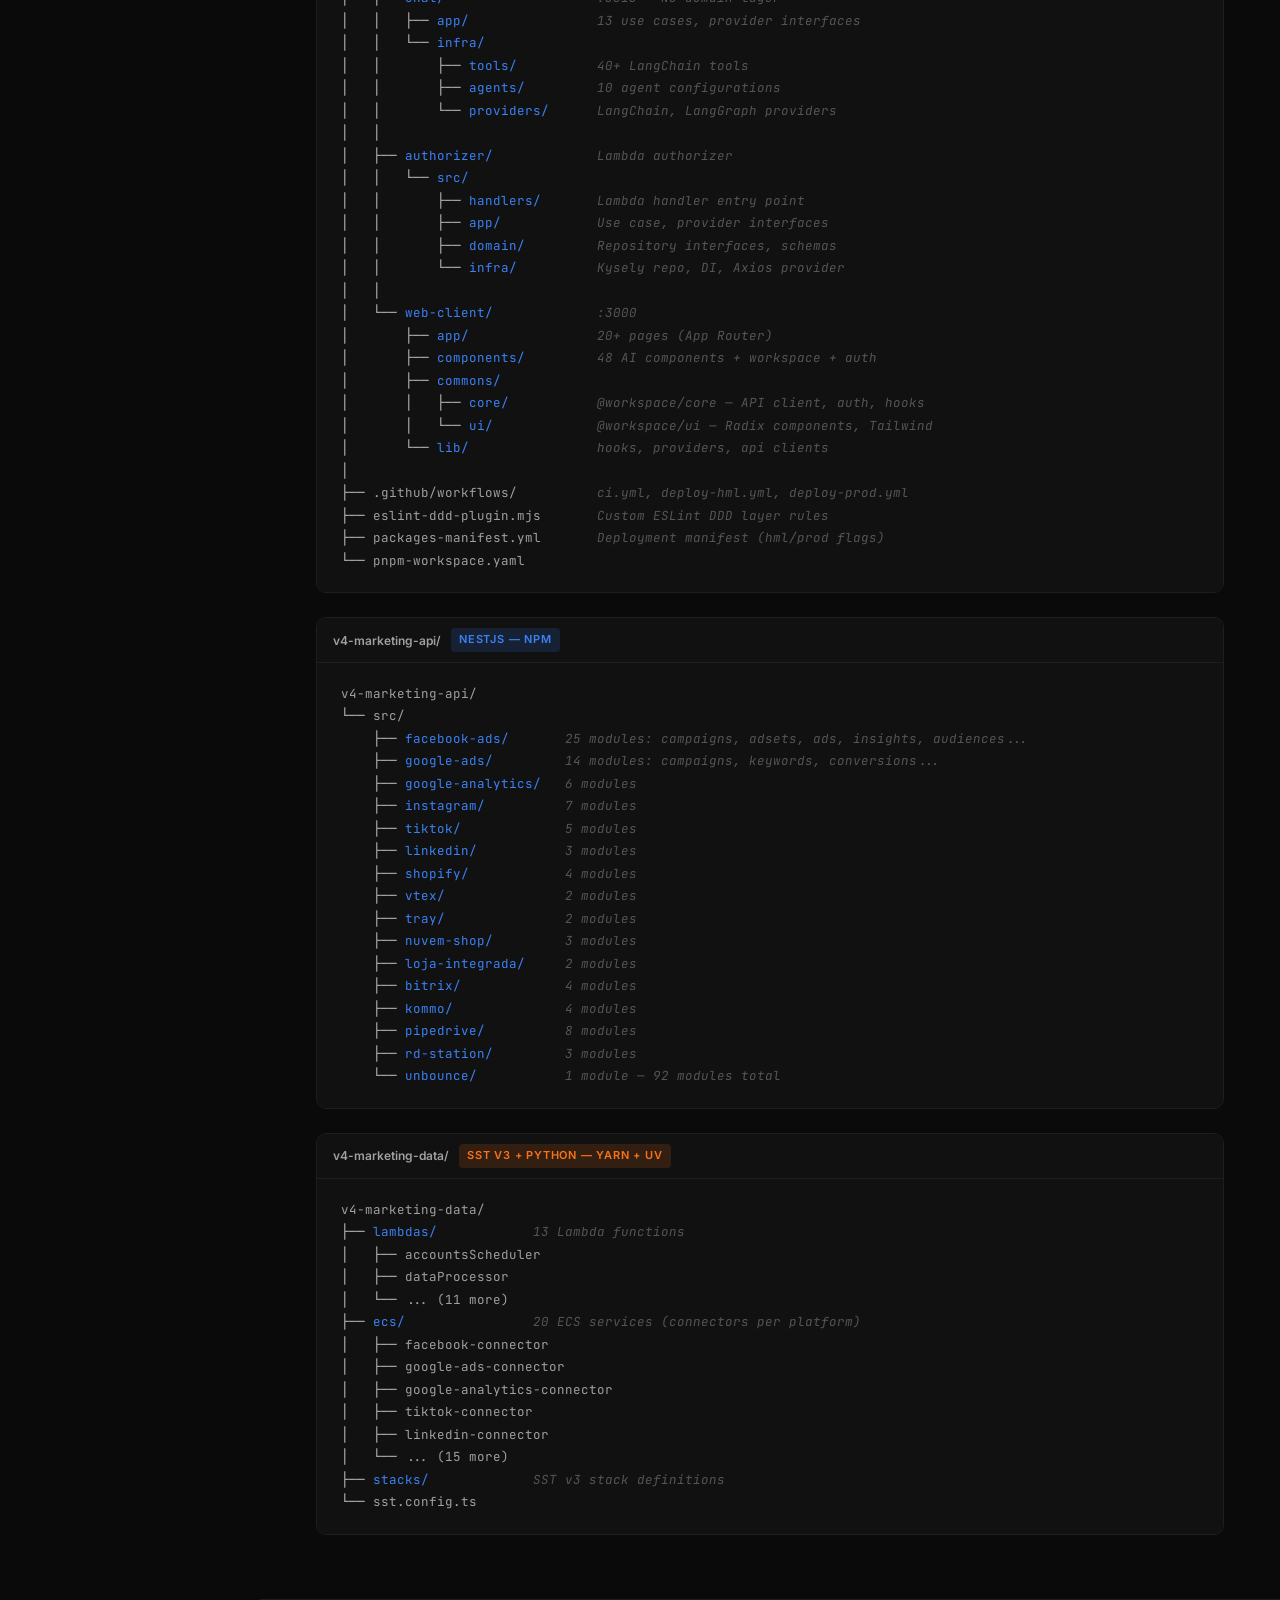
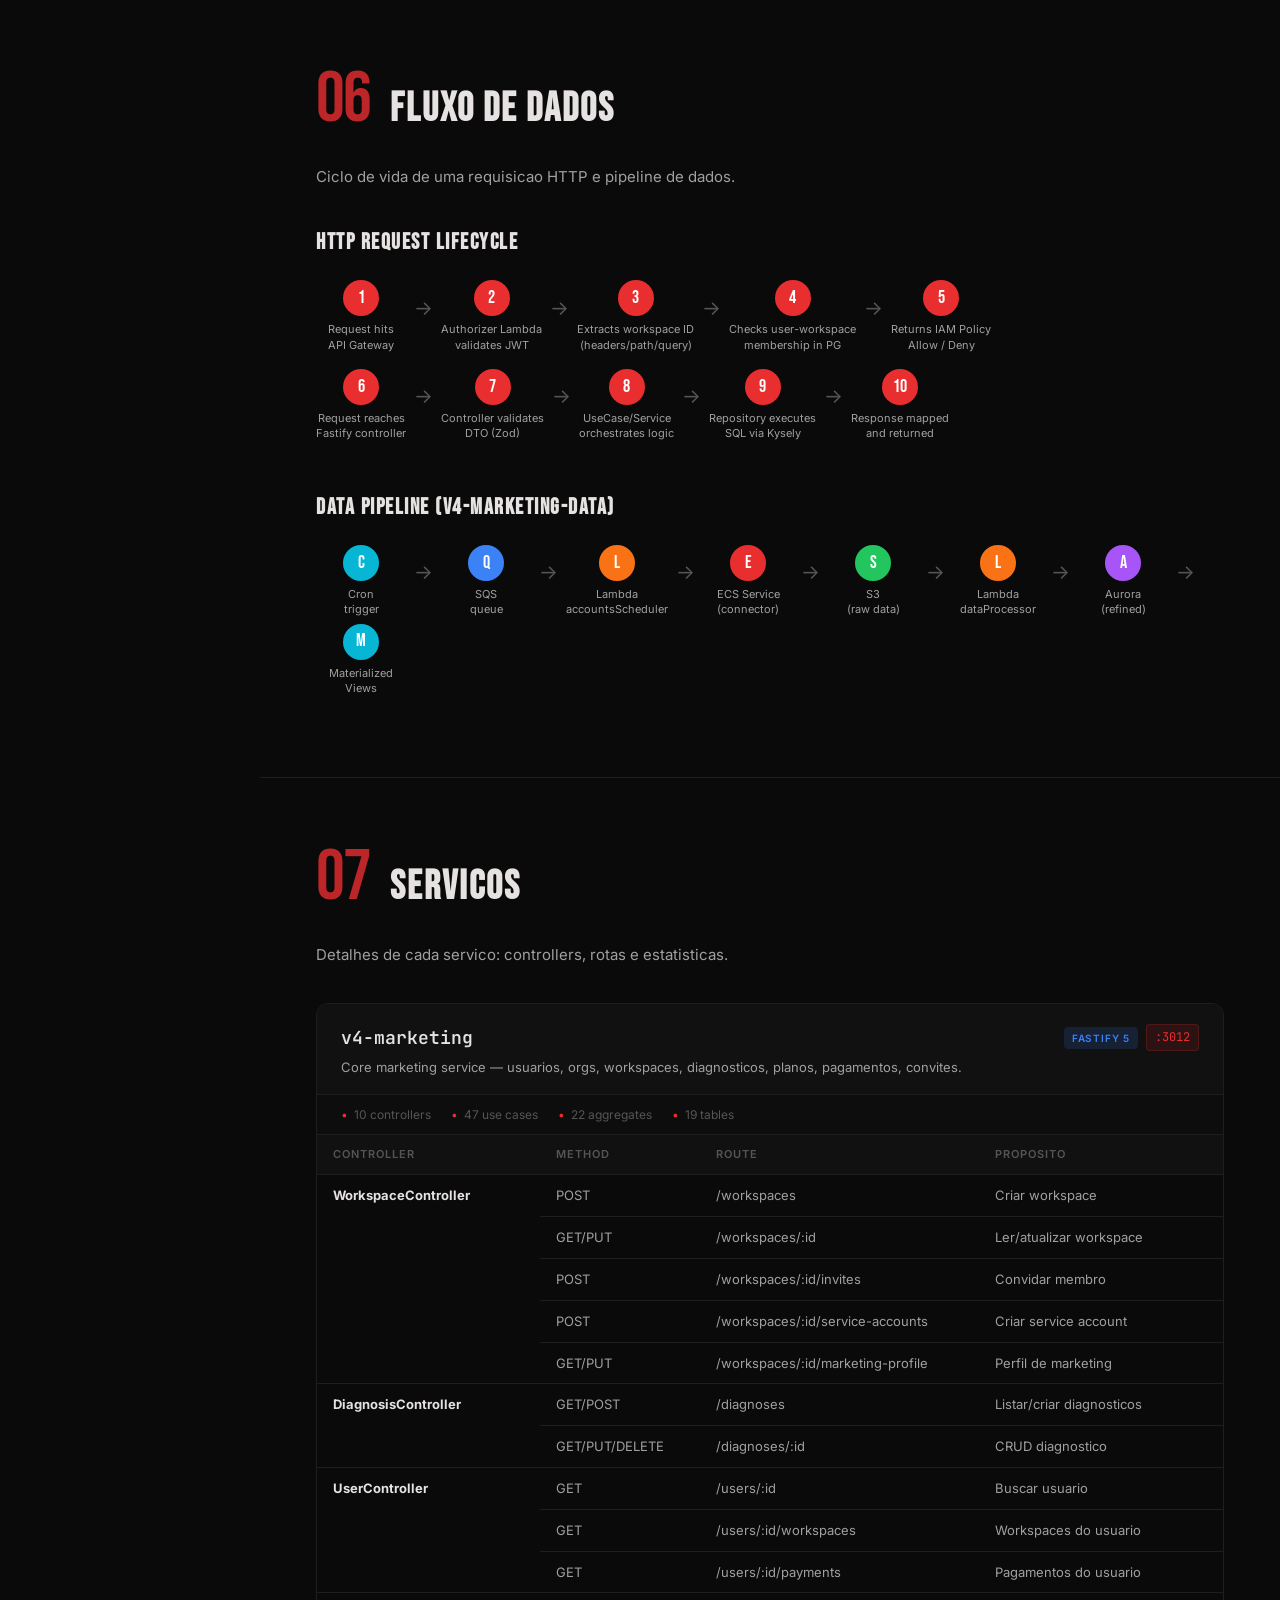
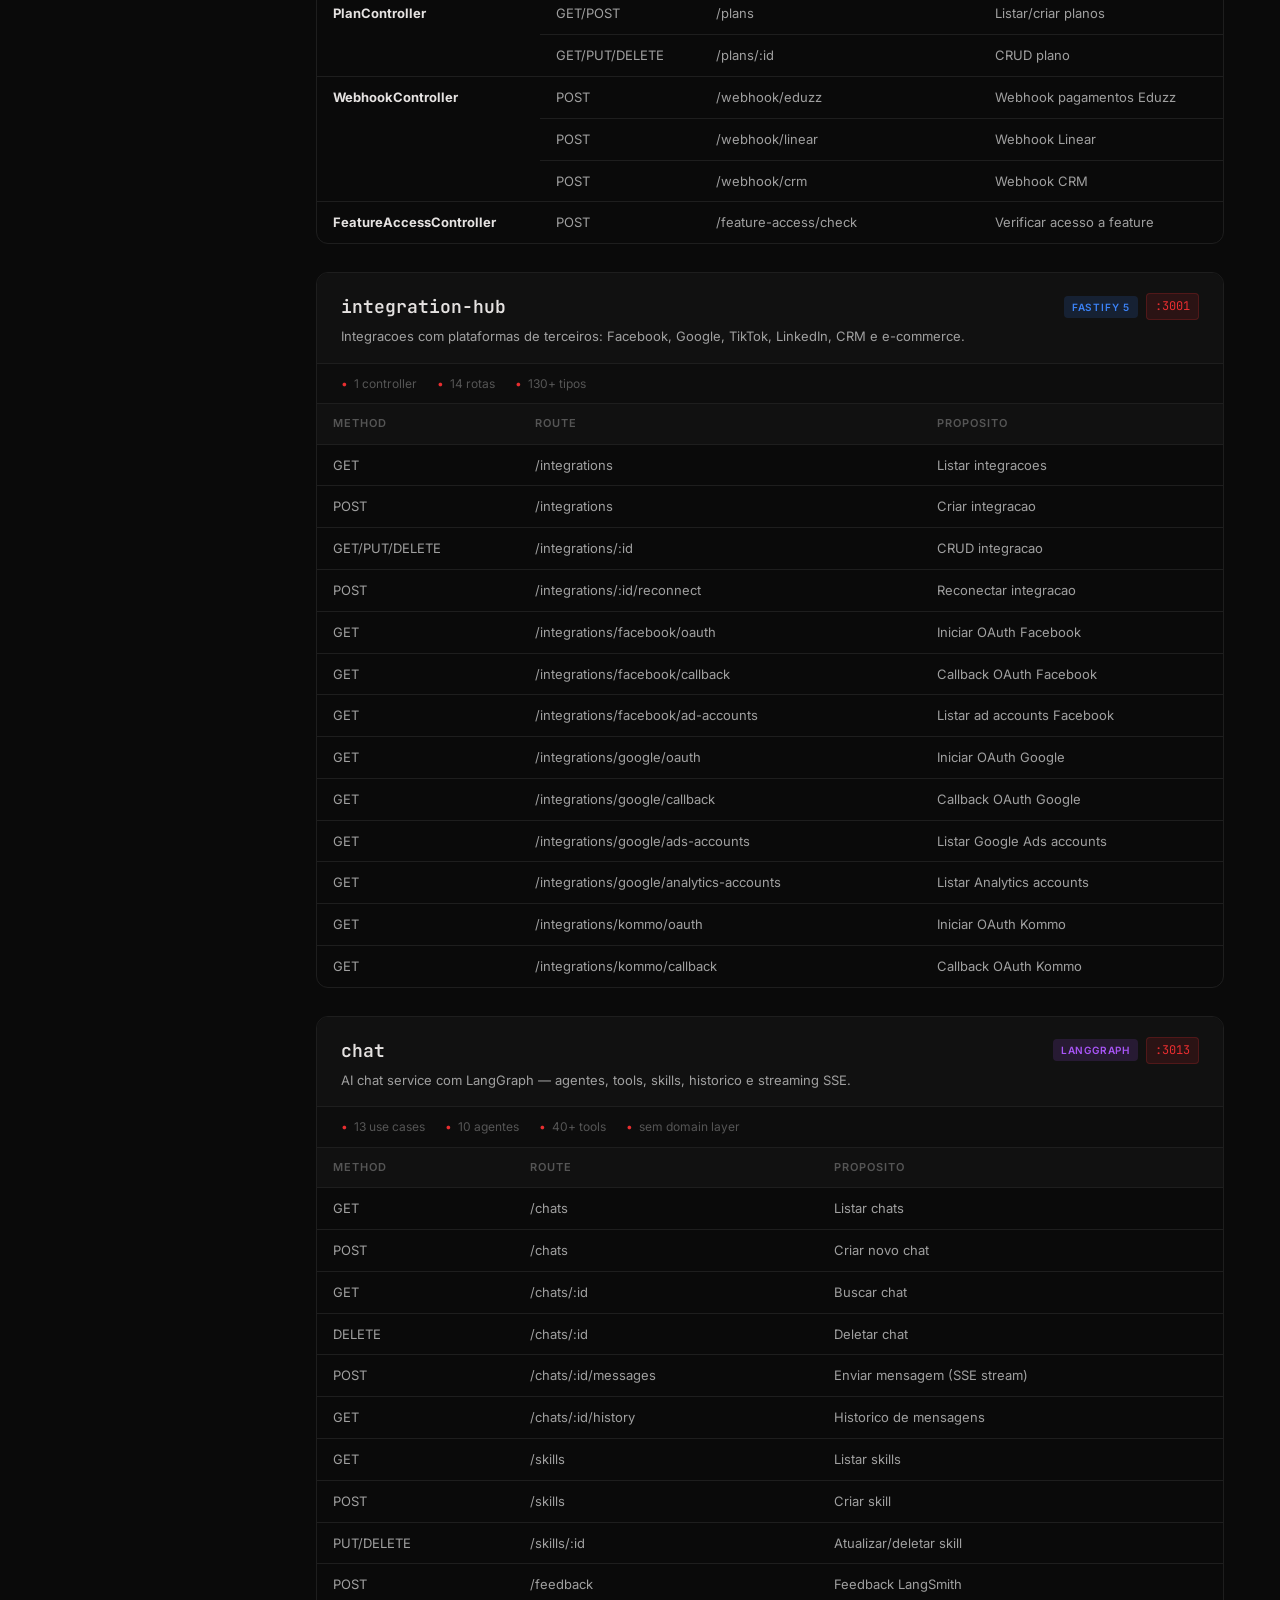
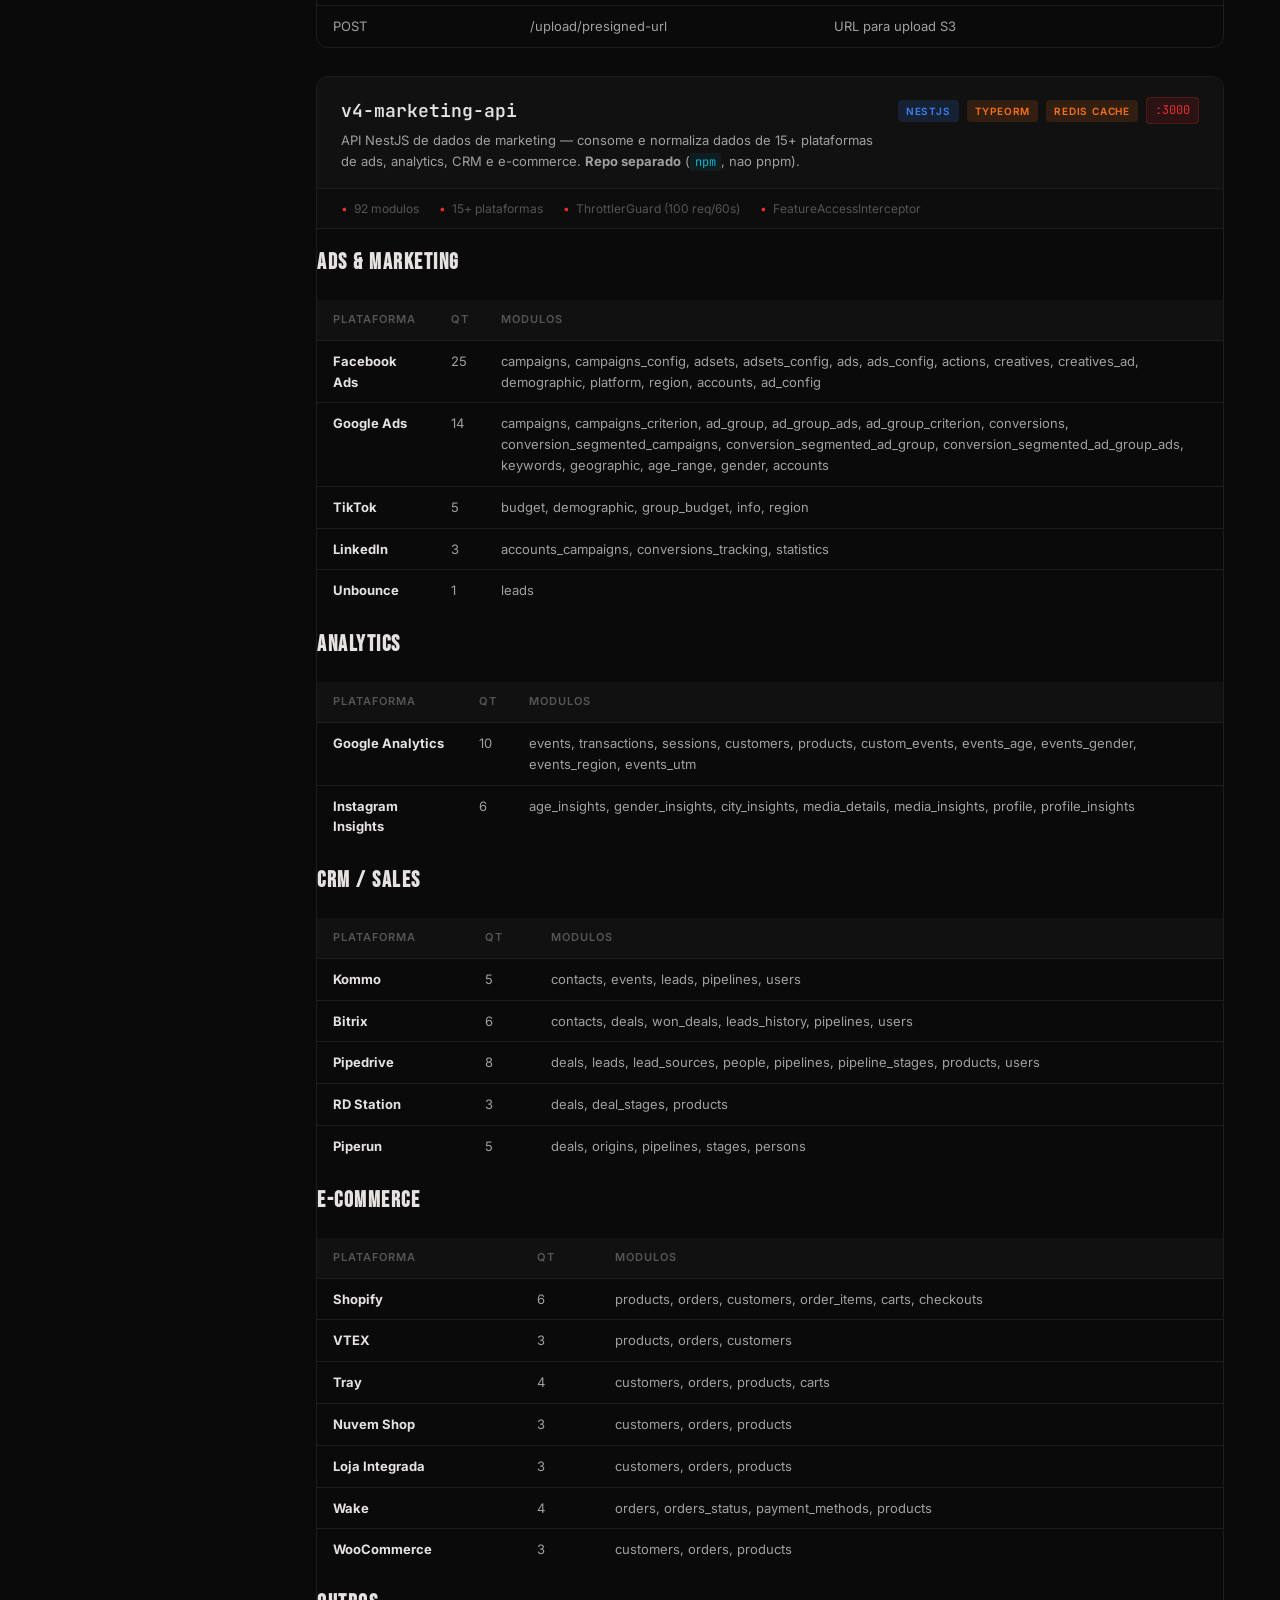
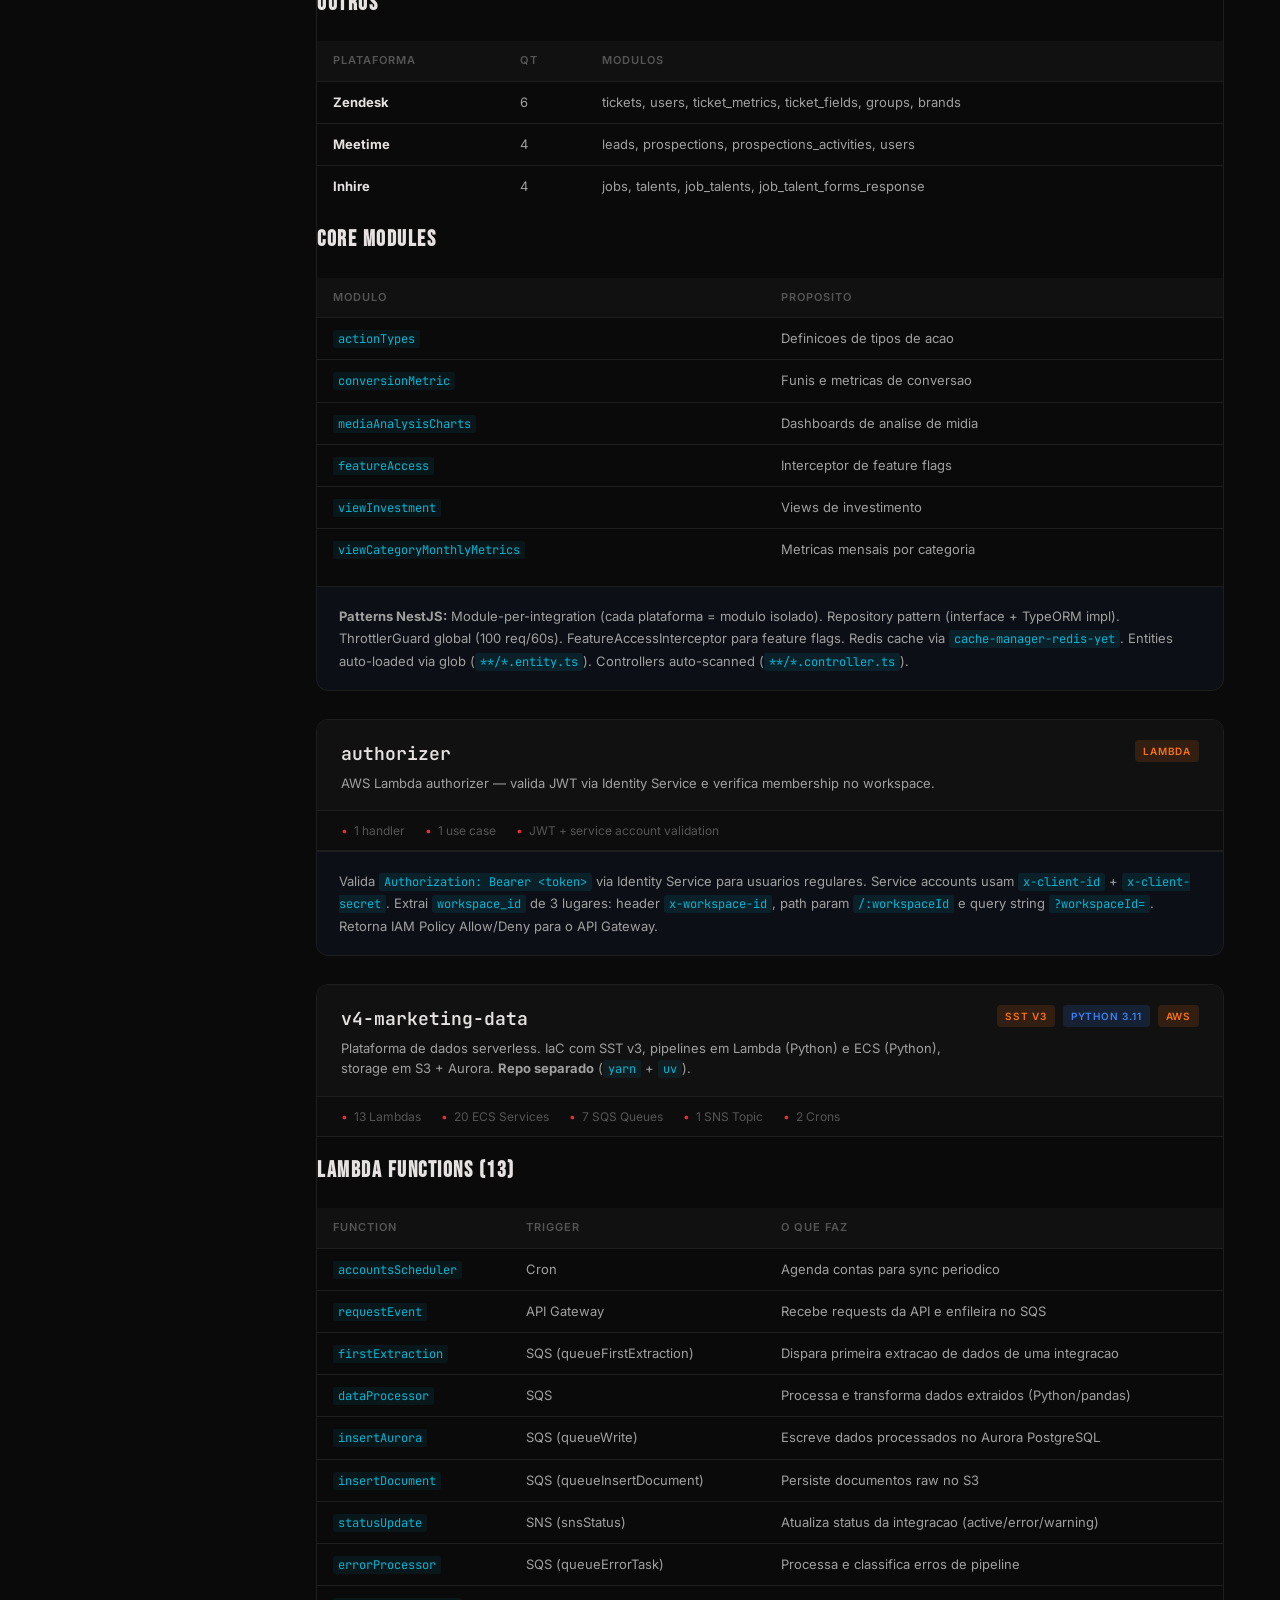
==== commit 2ec4ca5a: "feat: add squad vision page (s15) and renumber product sections Add section 15 "Visao do Produto" wi" ====
--- a/site/index.html
+++ b/site/index.html
@@ -42,8 +42,9 @@
         <div style="margin:12px 0; padding:8px 0; border-top:1px solid var(--border);">
           <span style="font-size:9px; font-weight:800; text-transform:uppercase; letter-spacing:.15em; color:var(--red); padding-left:16px;">Produto</span>
         </div>
-        <a href="#section-15" class="nav-item"><span class="nav-num">15</span><span class="nav-label">Roadmap</span></a>
-        <a href="#section-16" class="nav-item"><span class="nav-num">16</span><span class="nav-label">Extra</span></a>
+        <a href="#section-15" class="nav-item"><span class="nav-num">15</span><span class="nav-label">Visao do Produto</span></a>
+        <a href="#section-16" class="nav-item"><span class="nav-num">16</span><span class="nav-label">Roadmap</span></a>
+        <a href="#section-17" class="nav-item"><span class="nav-num">17</span><span class="nav-label">Extra</span></a>
       </nav>
       <div class="sidebar-footer">V4MOS &copy; 2026</div>
     </aside>
@@ -1517,10 +1518,45 @@
         <p style="font-size:14px; color:var(--text-secondary); margin-top:8px; max-width:480px; margin-left:auto; margin-right:auto; line-height:1.6;">As secoes abaixo nao sao tecnicas — sao sobre o produto, a estrategia e para onde estamos indo.</p>
       </div>
 
-      <!-- 15 ROADMAP -->
+      <!-- 15 VISAO DO PRODUTO -->
       <section class="section" id="section-15">
         <div class="section-header">
           <span class="section-number">15</span>
+          <h1 class="section-title">Visao do Produto</h1>
+        </div>
+
+        <h2 class="subsection-title">O que estamos construindo e por que</h2>
+        <p>Antes de mergulhar no codigo, e fundamental entender a visao do produto e do squad. O V4MOS.AI diagnostica qual das 7 etapas do ciclo de receita esta travando o negocio do cliente. Nosso squad e responsavel pelas tres primeiras travas: <strong>Exposicao</strong>, <strong>Atencao</strong> e <strong>Interesse</strong>.</p>
+
+        <div style="display:grid; grid-template-columns:repeat(3,1fr); gap:16px; margin:24px 0;">
+          <div style="background:var(--surface); border:1px solid var(--border); border-radius:12px; padding:24px; border-top:3px solid #e50914;">
+            <h3 style="font-size:18px; margin-bottom:4px;">Exposicao</h3>
+            <p style="font-size:12px; color:var(--text-secondary); font-style:italic; margin-bottom:10px;">"Ninguem ve."</p>
+            <p style="font-size:13px; color:var(--text-secondary); line-height:1.5;">O cliente investe em midia mas nao sabe se esta investindo certo. Sem benchmark, sem diagnostico de canal.</p>
+          </div>
+          <div style="background:var(--surface); border:1px solid var(--border); border-radius:12px; padding:24px; border-top:3px solid #e50914;">
+            <h3 style="font-size:18px; margin-bottom:4px;">Atencao</h3>
+            <p style="font-size:12px; color:var(--text-secondary); font-style:italic; margin-bottom:10px;">"Veem mas nao param."</p>
+            <p style="font-size:13px; color:var(--text-secondary); line-height:1.5;">O trafego chega mas nao engaja. Criativos cansados, copy generica, sem processo de teste.</p>
+          </div>
+          <div style="background:var(--surface); border:1px solid var(--border); border-radius:12px; padding:24px; border-top:3px solid #e50914;">
+            <h3 style="font-size:18px; margin-bottom:4px;">Interesse</h3>
+            <p style="font-size:12px; color:var(--text-secondary); font-style:italic; margin-bottom:10px;">"Param mas nao agem."</p>
+            <p style="font-size:13px; color:var(--text-secondary); line-height:1.5;">O clique acontece mas a conversao nao vem. LP ruim, formulario longo, CTA fraco.</p>
+          </div>
+        </div>
+
+        <p>O objetivo nos proximos 90 dias e fechar o ciclo: o cliente entra, descobre a trava, recebe um plano de acao concreto, e acompanha se esta destravando. O documento completo detalha contexto, horizontes, riscos, decisoes abertas e estado atual de cada projeto.</p>
+
+        <div style="text-align:center; margin-top:40px;">
+          <a href="visao-squad.html" target="_blank" style="display:inline-block; background:#e50914; color:#fff; font-family:'Bebas Neue',sans-serif; font-size:20px; letter-spacing:2px; padding:16px 48px; border-radius:100px; text-decoration:none; transition:all .2s ease;">Ver Visao Completa do Squad</a>
+        </div>
+      </section>
+
+      <!-- 16 ROADMAP -->
+      <section class="section" id="section-16">
+        <div class="section-header">
+          <span class="section-number">16</span>
           <h1 class="section-title">Roadmap do Produto</h1>
         </div>
 
@@ -1556,10 +1592,10 @@
         </div>
       </section>
 
-      <!-- 16 EXTRA -->
-      <section class="section" id="section-16">
+      <!-- 17 EXTRA -->
+      <section class="section" id="section-17">
         <div class="section-header">
-          <span class="section-number">16</span>
+          <span class="section-number">17</span>
           <h1 class="section-title">Extra</h1>
         </div>
 
